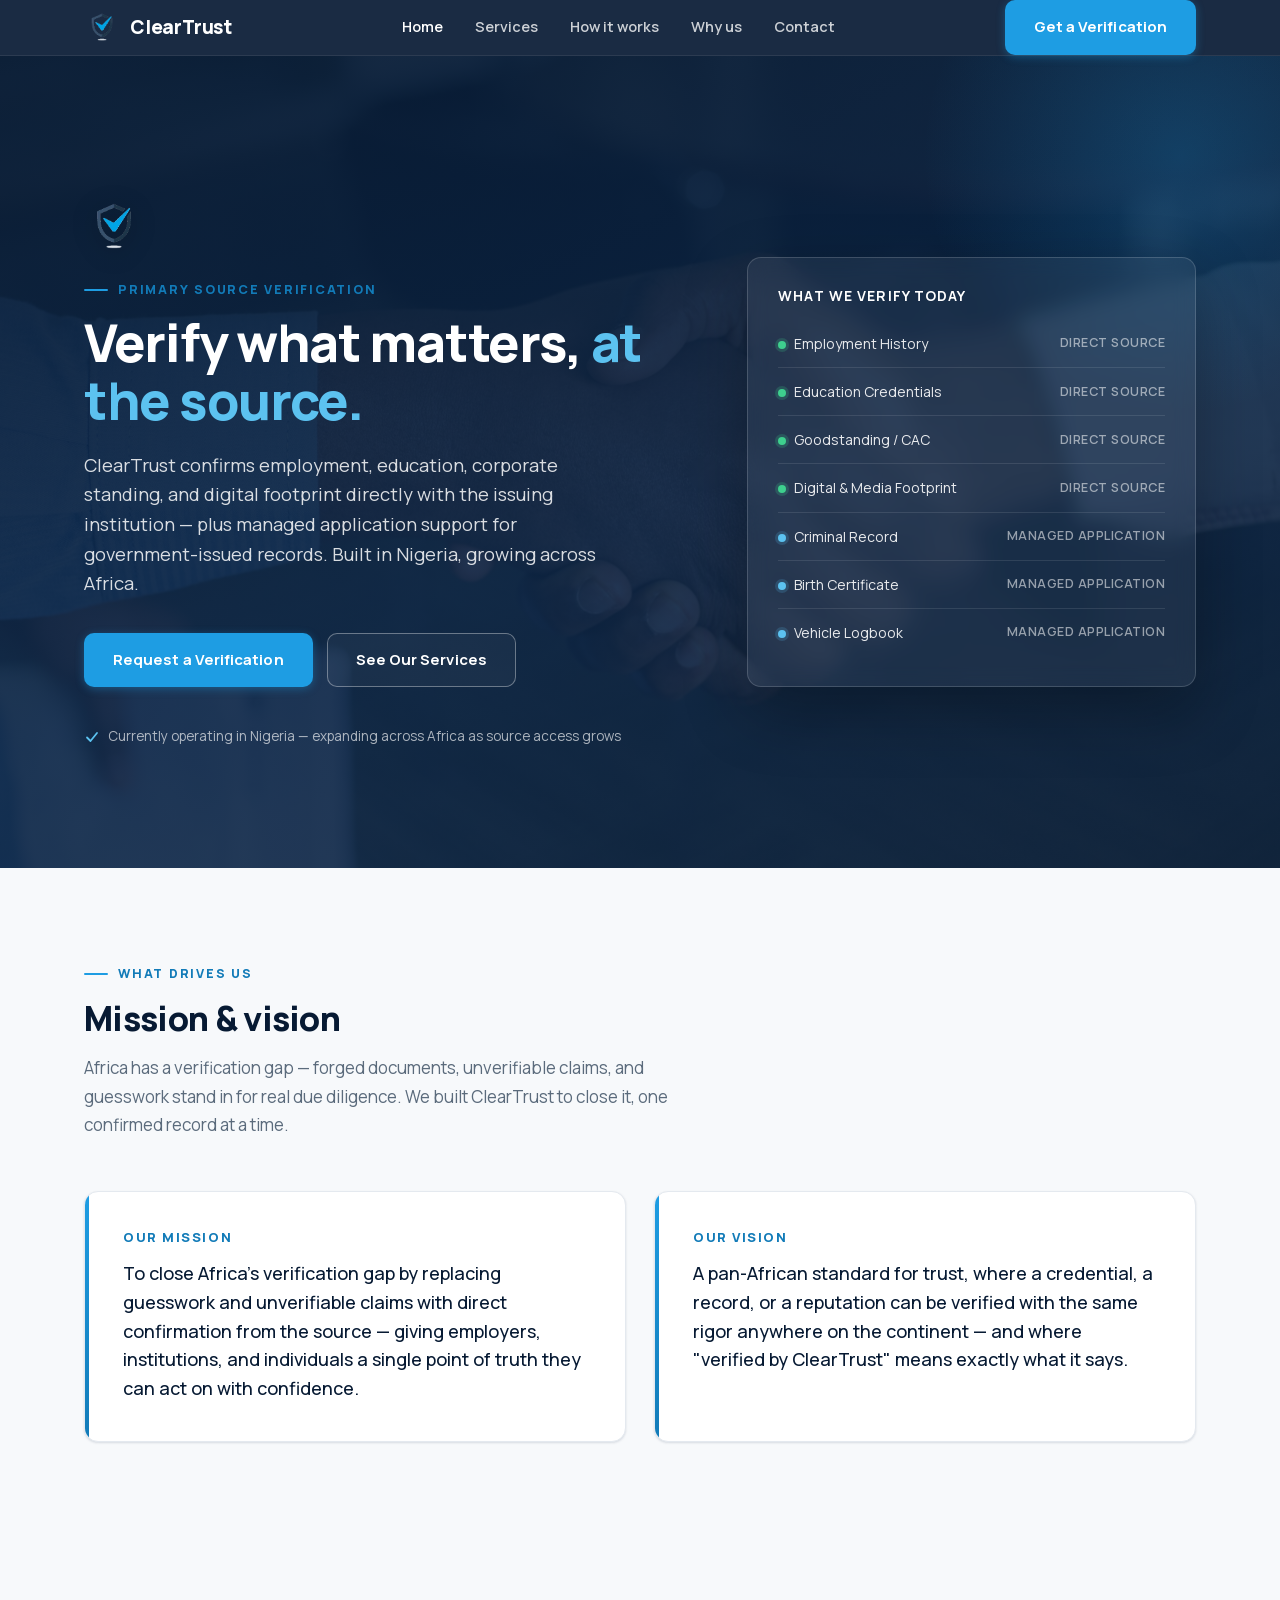
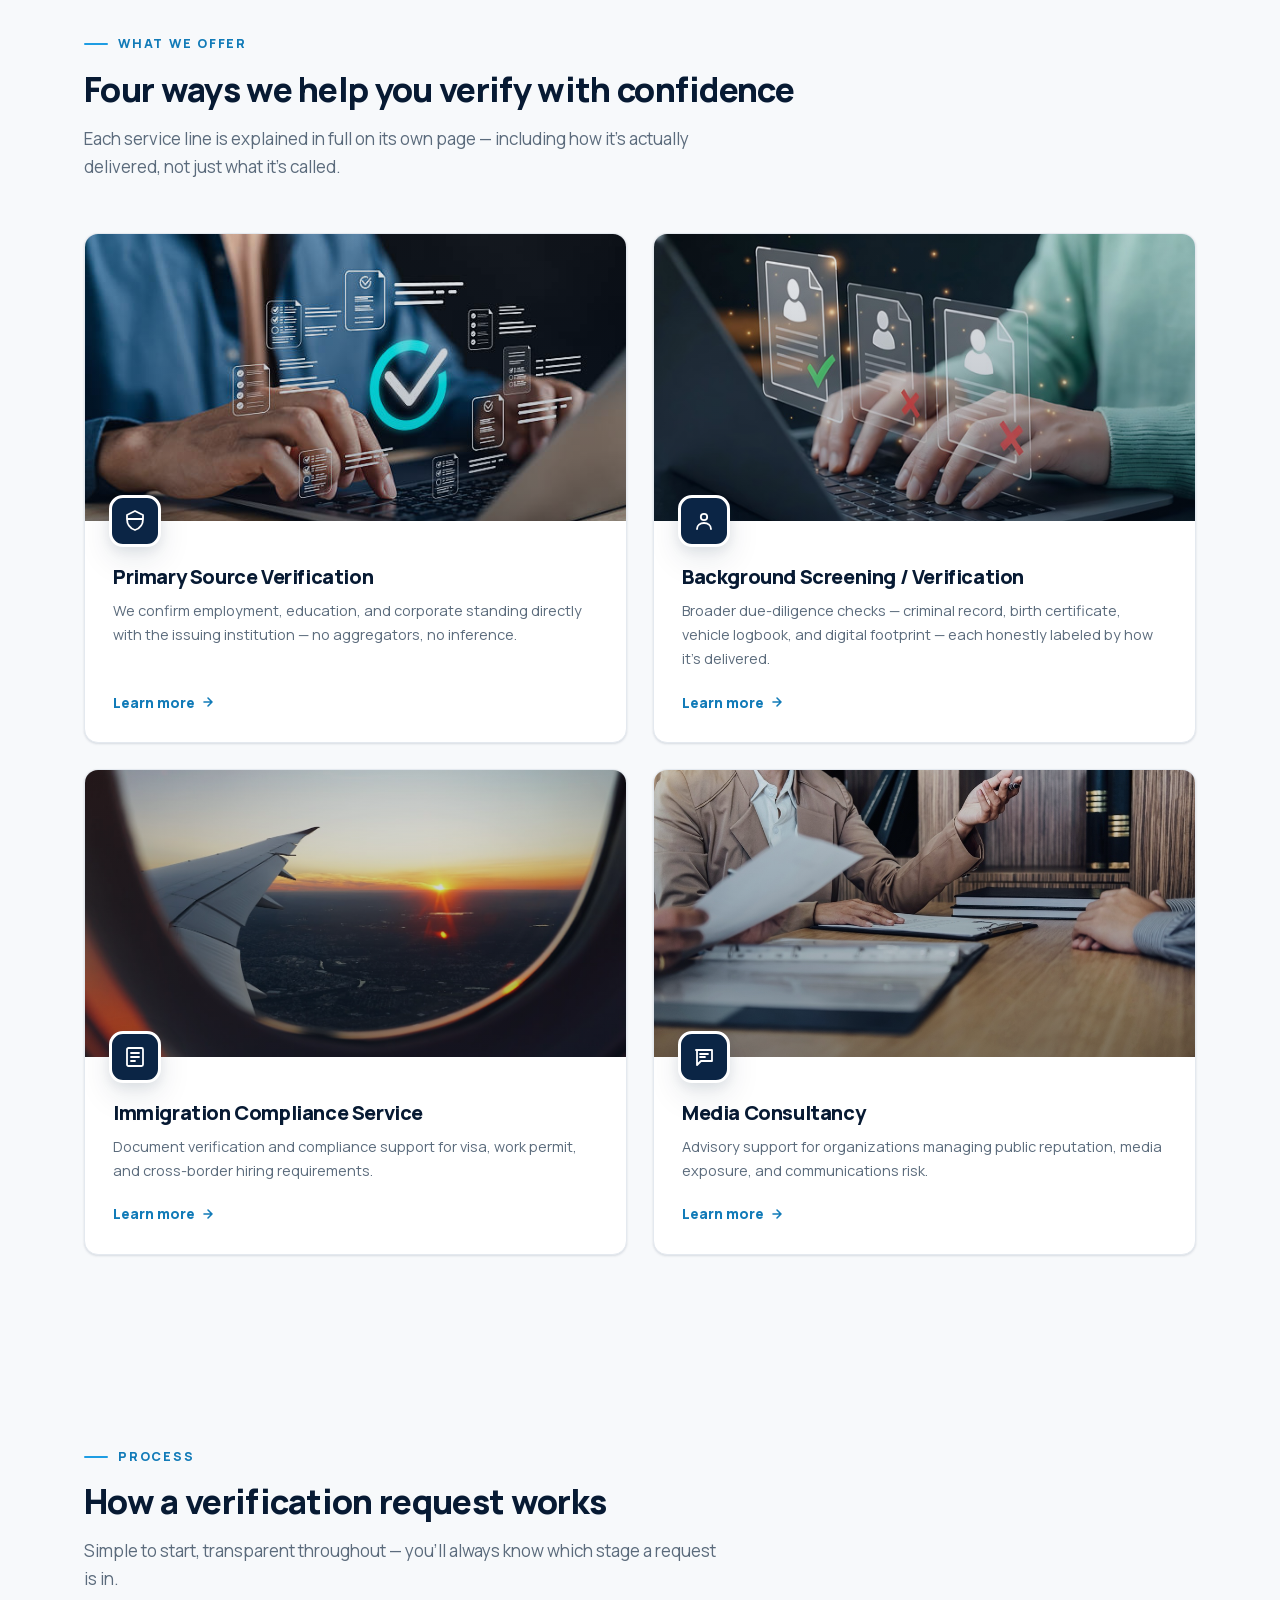
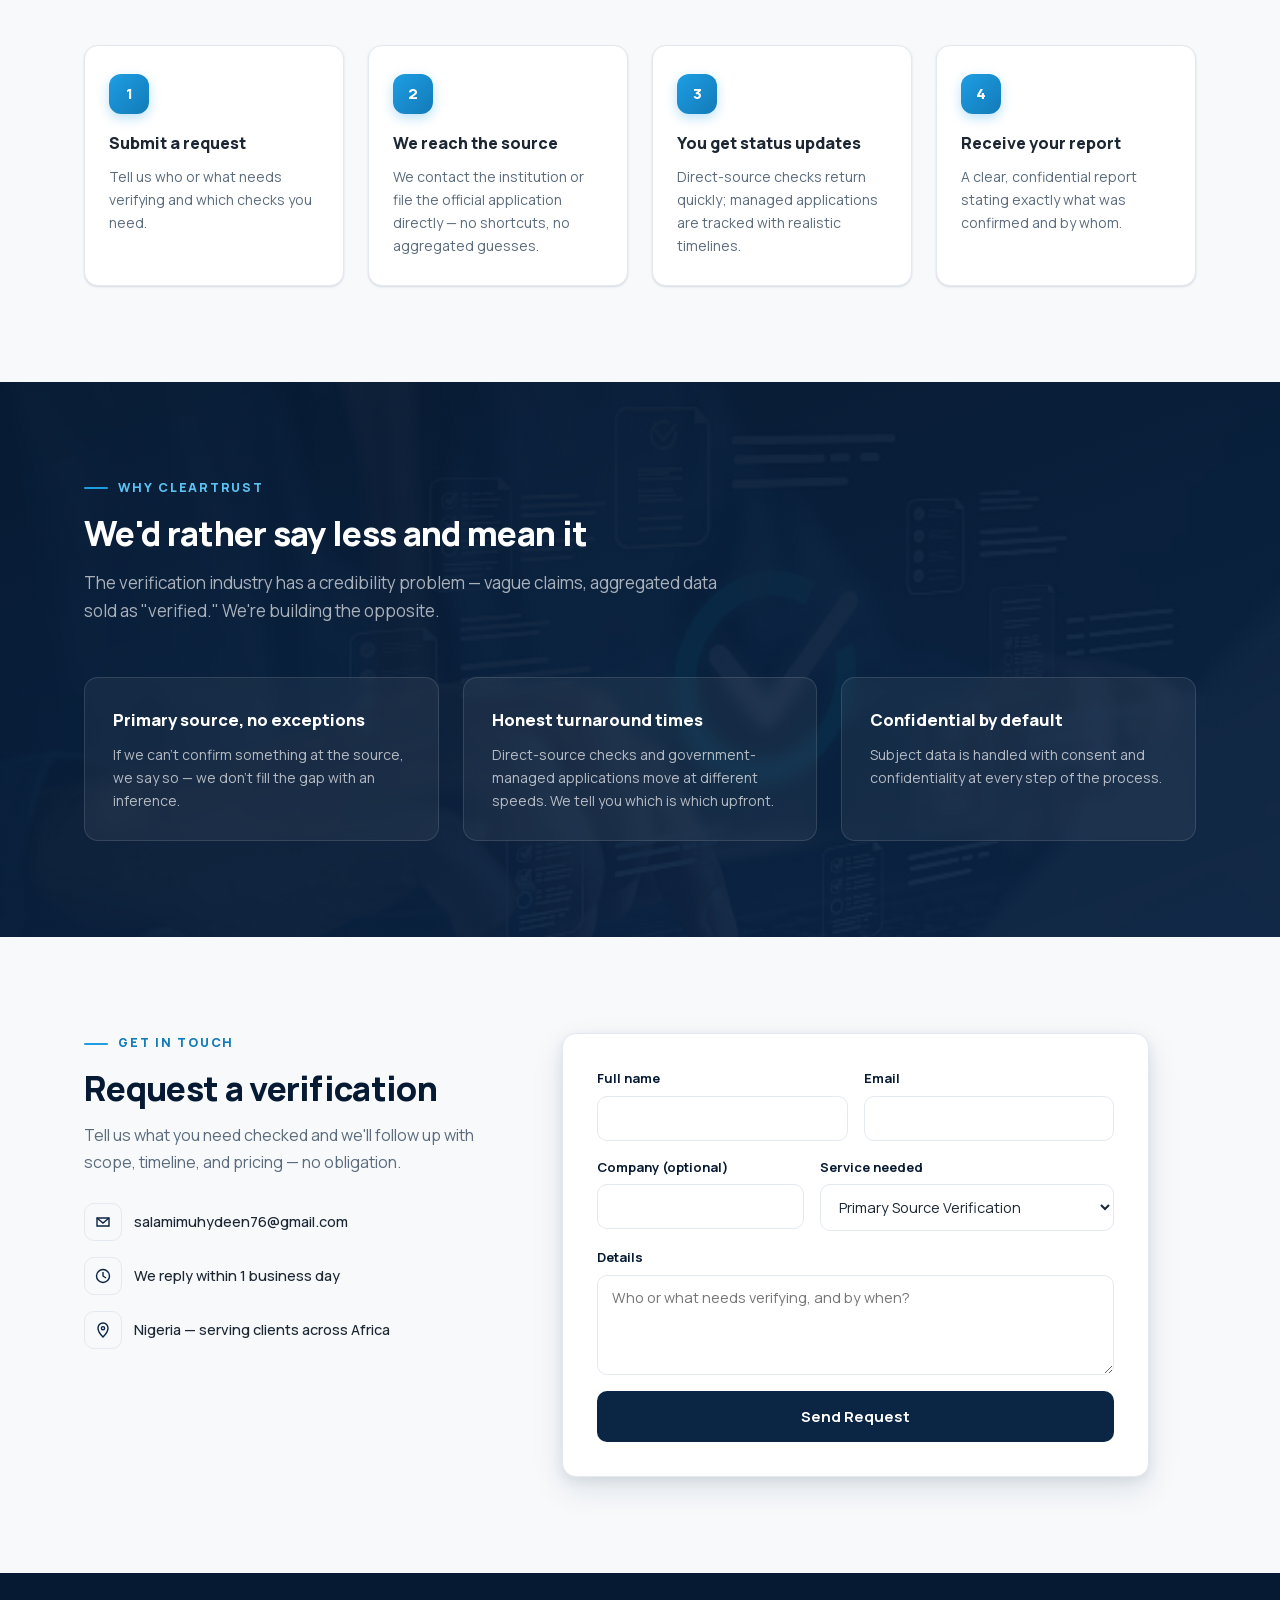
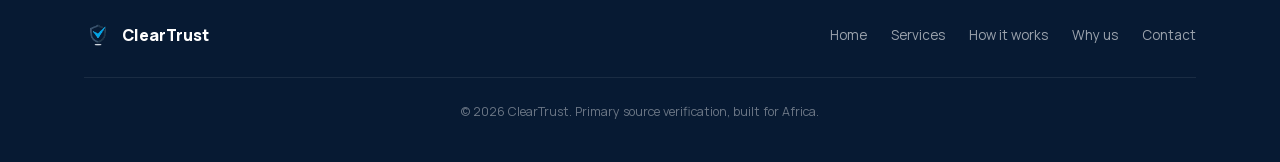
==== index.html @ 62da2e68 "Redesign UI with service imagery, real form backend, mobile nav - Photo-led service cards on home an" ====
<!DOCTYPE html>
<html lang="en">
<head>
<meta charset="UTF-8">
<meta name="viewport" content="width=device-width, initial-scale=1.0">
<title>ClearTrust — Primary Source Verification, Built for Africa</title>
<meta name="description" content="ClearTrust confirms employment, education, corporate standing, and digital footprint directly with the issuing institution — primary source verification built in Nigeria, for Africa.">
<meta name="theme-color" content="#071a33">
<link rel="icon" type="image/png" href="assets/images/logo1-transparent.png">
<link rel="stylesheet" href="css/style.css">
</head>
<body>

<header>
  <nav class="wrap">
    <a href="index.html" class="logo">
      <img src="assets/images/logo1-transparent.png" alt="ClearTrust logo">
      ClearTrust
    </a>
    <div class="nav-links">
      <a href="index.html" class="active">Home</a>
      <a href="services.html">Services</a>
      <a href="index.html#how-it-works">How it works</a>
      <a href="index.html#why-us">Why us</a>
      <a href="index.html#contact">Contact</a>
    </div>
    <div class="nav-cta">
      <a href="index.html#contact" class="btn btn-primary">Get a Verification</a>
    </div>
    <button class="menu-toggle" aria-label="Open menu" aria-expanded="false">
      <svg width="22" height="22" viewBox="0 0 22 22" fill="none"><path d="M3 6h16M3 11h16M3 16h16" stroke="currentColor" stroke-width="2" stroke-linecap="round"/></svg>
    </button>
  </nav>
  <div class="mobile-menu">
    <a href="index.html">Home</a>
    <a href="services.html">Services</a>
    <a href="index.html#how-it-works">How it works</a>
    <a href="index.html#why-us">Why us</a>
    <a href="index.html#contact">Contact</a>
    <a href="index.html#contact" class="btn btn-primary">Get a Verification</a>
  </div>
</header>

<section class="hero" id="top">
  <div class="wrap hero-grid">
    <div>
      <img src="assets/images/logo1-transparent.png" alt="ClearTrust" class="hero-logo">
      <div class="eyebrow">Primary Source Verification</div>
      <h1>Verify what matters, <span>at the source.</span></h1>
      <p class="lead">ClearTrust confirms employment, education, corporate standing, and digital footprint directly with the issuing institution — plus managed application support for government-issued records. Built in Nigeria, growing across Africa.</p>
      <div class="hero-actions">
        <a href="index.html#contact" class="btn btn-primary">Request a Verification</a>
        <a href="services.html" class="btn btn-outline">See Our Services</a>
      </div>
      <div class="hero-note">
        <svg width="16" height="16" viewBox="0 0 16 16" fill="none"><path d="M3 8.5L6.5 12L13 4" stroke="#5cc2f0" stroke-width="1.8" stroke-linecap="round" stroke-linejoin="round"/></svg>
        Currently operating in Nigeria — expanding across Africa as source access grows
      </div>
    </div>
    <div class="hero-panel">
      <h3>What we verify today</h3>
      <div class="verify-row"><span><span class="status-dot status-live"></span>Employment History</span><span>Direct source</span></div>
      <div class="verify-row"><span><span class="status-dot status-live"></span>Education Credentials</span><span>Direct source</span></div>
      <div class="verify-row"><span><span class="status-dot status-live"></span>Goodstanding / CAC</span><span>Direct source</span></div>
      <div class="verify-row"><span><span class="status-dot status-live"></span>Digital & Media Footprint</span><span>Direct source</span></div>
      <div class="verify-row"><span><span class="status-dot status-progress"></span>Criminal Record</span><span>Managed application</span></div>
      <div class="verify-row"><span><span class="status-dot status-progress"></span>Birth Certificate</span><span>Managed application</span></div>
      <div class="verify-row"><span><span class="status-dot status-progress"></span>Vehicle Logbook</span><span>Managed application</span></div>
    </div>
  </div>
</section>

<section class="mv">
  <div class="wrap">
    <div class="eyebrow">What Drives Us</div>
    <h2>Mission &amp; vision</h2>
    <p class="section-sub">Africa has a verification gap — forged documents, unverifiable claims, and guesswork stand in for real due diligence. We built ClearTrust to close it, one confirmed record at a time.</p>
    <div class="mv-grid">
      <div class="mv-card">
        <h3>Our Mission</h3>
        <p>To close Africa's verification gap by replacing guesswork and unverifiable claims with direct confirmation from the source — giving employers, institutions, and individuals a single point of truth they can act on with confidence.</p>
      </div>
      <div class="mv-card">
        <h3>Our Vision</h3>
        <p>A pan-African standard for trust, where a credential, a record, or a reputation can be verified with the same rigor anywhere on the continent — and where "verified by ClearTrust" means exactly what it says.</p>
      </div>
    </div>
  </div>
</section>

<section class="services" id="services">
  <div class="wrap">
    <div class="eyebrow">What We Offer</div>
    <h2>Four ways we help you verify with confidence</h2>
    <p class="section-sub">Each service line is explained in full on its own page — including how it's actually delivered, not just what it's called.</p>
    <div class="line-grid">
      <a href="service-primary-source-verification.html" class="line-card">
        <div class="line-card-img">
          <img src="assets/images/primary-source-verification.jpg" alt="Digital records being confirmed with a checkmark at the source" loading="lazy">
        </div>
        <div class="icon-lg"><svg width="24" height="24" viewBox="0 0 24 24" fill="none"><path d="M4 10V6l8-4 8 4v4M4 10c0 6 3.5 9.5 8 11 4.5-1.5 8-5 8-11M4 10h16" stroke="#fff" stroke-width="1.8" stroke-linecap="round" stroke-linejoin="round"/></svg></div>
        <div class="line-card-body">
          <h3>Primary Source Verification</h3>
        <p>We confirm employment, education, and corporate standing directly with the issuing institution — no aggregators, no inference.</p>
        <span class="learn-more">Learn more <svg width="14" height="14" viewBox="0 0 14 14" fill="none"><path d="M3 7h8M7 3l4 4-4 4" stroke="currentColor" stroke-width="1.6" stroke-linecap="round" stroke-linejoin="round"/></svg></span>
        </div>
      </a>
      <a href="service-background-screening.html" class="line-card">
        <div class="line-card-img">
          <img src="assets/images/background-screening.jpg" alt="Candidate records being reviewed and vetted on a laptop" loading="lazy">
        </div>
        <div class="icon-lg"><svg width="24" height="24" viewBox="0 0 24 24" fill="none"><circle cx="12" cy="8" r="3.2" stroke="#fff" stroke-width="1.8"/><path d="M5 20c0-3.5 3-6 7-6s7 2.5 7 6" stroke="#fff" stroke-width="1.8" stroke-linecap="round"/></svg></div>
        <div class="line-card-body">
          <h3>Background Screening / Verification</h3>
        <p>Broader due-diligence checks — criminal record, birth certificate, vehicle logbook, and digital footprint — each honestly labeled by how it's delivered.</p>
        <span class="learn-more">Learn more <svg width="14" height="14" viewBox="0 0 14 14" fill="none"><path d="M3 7h8M7 3l4 4-4 4" stroke="currentColor" stroke-width="1.6" stroke-linecap="round" stroke-linejoin="round"/></svg></span>
        </div>
      </a>
      <a href="service-immigration-compliance.html" class="line-card">
        <div class="line-card-img">
          <img src="assets/images/immigration-travel.jpg" alt="View from an airplane window at sunset" loading="lazy">
        </div>
        <div class="icon-lg"><svg width="24" height="24" viewBox="0 0 24 24" fill="none"><rect x="4" y="3" width="16" height="18" rx="1.5" stroke="#fff" stroke-width="1.8"/><path d="M8 8h8M8 12h8M8 16h4" stroke="#fff" stroke-width="1.8" stroke-linecap="round"/></svg></div>
        <div class="line-card-body">
          <h3>Immigration Compliance Service</h3>
        <p>Document verification and compliance support for visa, work permit, and cross-border hiring requirements.</p>
        <span class="learn-more">Learn more <svg width="14" height="14" viewBox="0 0 14 14" fill="none"><path d="M3 7h8M7 3l4 4-4 4" stroke="currentColor" stroke-width="1.6" stroke-linecap="round" stroke-linejoin="round"/></svg></span>
        </div>
      </a>
      <a href="service-media-consultancy.html" class="line-card">
        <div class="line-card-img">
          <img src="assets/images/consultancy-meeting.jpg" alt="Advisory meeting across a desk with documents" loading="lazy">
        </div>
        <div class="icon-lg"><svg width="24" height="24" viewBox="0 0 24 24" fill="none"><path d="M4 5h16v11H9l-4 4V5z" stroke="#fff" stroke-width="1.8" stroke-linejoin="round"/><path d="M8 9h8M8 12h5" stroke="#fff" stroke-width="1.8" stroke-linecap="round"/></svg></div>
        <div class="line-card-body">
          <h3>Media Consultancy</h3>
        <p>Advisory support for organizations managing public reputation, media exposure, and communications risk.</p>
        <span class="learn-more">Learn more <svg width="14" height="14" viewBox="0 0 14 14" fill="none"><path d="M3 7h8M7 3l4 4-4 4" stroke="currentColor" stroke-width="1.6" stroke-linecap="round" stroke-linejoin="round"/></svg></span>
        </div>
      </a>
    </div>
  </div>
</section>

<section id="how-it-works">
  <div class="wrap">
    <div class="eyebrow">Process</div>
    <h2>How a verification request works</h2>
    <p class="section-sub">Simple to start, transparent throughout — you'll always know which stage a request is in.</p>
    <div class="steps">
      <div class="step">
        <div class="step-num">1</div>
        <h4>Submit a request</h4>
        <p>Tell us who or what needs verifying and which checks you need.</p>
      </div>
      <div class="step">
        <div class="step-num">2</div>
        <h4>We reach the source</h4>
        <p>We contact the institution or file the official application directly — no shortcuts, no aggregated guesses.</p>
      </div>
      <div class="step">
        <div class="step-num">3</div>
        <h4>You get status updates</h4>
        <p>Direct-source checks return quickly; managed applications are tracked with realistic timelines.</p>
      </div>
      <div class="step">
        <div class="step-num">4</div>
        <h4>Receive your report</h4>
        <p>A clear, confidential report stating exactly what was confirmed and by whom.</p>
      </div>
    </div>
  </div>
</section>

<section class="why" id="why-us">
  <div class="wrap">
    <div class="eyebrow">Why ClearTrust</div>
    <h2>We'd rather say less and mean it</h2>
    <p class="section-sub">The verification industry has a credibility problem — vague claims, aggregated data sold as "verified." We're building the opposite.</p>
    <div class="why-grid">
      <div class="why-card">
        <h4>Primary source, no exceptions</h4>
        <p>If we can't confirm something at the source, we say so — we don't fill the gap with an inference.</p>
      </div>
      <div class="why-card">
        <h4>Honest turnaround times</h4>
        <p>Direct-source checks and government-managed applications move at different speeds. We tell you which is which upfront.</p>
      </div>
      <div class="why-card">
        <h4>Confidential by default</h4>
        <p>Subject data is handled with consent and confidentiality at every step of the process.</p>
      </div>
    </div>
  </div>
</section>

<section id="contact">
  <div class="wrap contact-grid">
    <div class="contact-info">
      <div class="eyebrow">Get In Touch</div>
      <h2>Request a verification</h2>
      <p>Tell us what you need checked and we'll follow up with scope, timeline, and pricing — no obligation.</p>
      <div class="contact-line">
        <span class="ic"><svg width="16" height="16" viewBox="0 0 16 16" fill="none"><path d="M2 4h12v8H2V4z" stroke="#0b2545" stroke-width="1.4"/><path d="M2 4l6 5 6-5" stroke="#0b2545" stroke-width="1.4"/></svg></span>
        salamimuhydeen76@gmail.com
      </div>
      <div class="contact-line">
        <span class="ic"><svg width="16" height="16" viewBox="0 0 16 16" fill="none"><circle cx="8" cy="8" r="6.5" stroke="#0b2545" stroke-width="1.4"/><path d="M8 4v4l3 2" stroke="#0b2545" stroke-width="1.4"/></svg></span>
        We reply within 1 business day
      </div>
      <div class="contact-line">
        <span class="ic"><svg width="16" height="16" viewBox="0 0 16 16" fill="none"><path d="M8 1c-3 0-5 2.2-5 5.2C3 10 8 15 8 15s5-5 5-8.8C13 3.2 11 1 8 1z" stroke="#0b2545" stroke-width="1.4"/><circle cx="8" cy="6.2" r="1.6" stroke="#0b2545" stroke-width="1.4"/></svg></span>
        Nigeria — serving clients across Africa
      </div>
    </div>
    <form id="verify-form">
      <div class="form-row">
        <div class="field">
          <label for="name">Full name</label>
          <input type="text" id="name" name="name" required>
        </div>
        <div class="field">
          <label for="email">Email</label>
          <input type="email" id="email" name="email" required>
        </div>
      </div>
      <div class="form-row">
        <div class="field">
          <label for="company">Company (optional)</label>
          <input type="text" id="company" name="company">
        </div>
        <div class="field">
          <label for="service">Service needed</label>
          <select id="service" name="service">
            <option>Primary Source Verification</option>
            <option>Background Screening / Verification</option>
            <option>Immigration Compliance Service</option>
            <option>Media Consultancy</option>
            <option>Not sure yet</option>
          </select>
        </div>
      </div>
      <div class="field">
        <label for="message">Details</label>
        <textarea id="message" name="message" placeholder="Who or what needs verifying, and by when?"></textarea>
      </div>
      <input type="text" name="_honey" style="display:none" tabindex="-1" autocomplete="off" aria-hidden="true">
      <button type="submit" class="btn btn-navy" style="width:100%;">Send Request</button>
      <div class="form-msg" id="form-msg" role="status"></div>
    </form>
  </div>
</section>

<footer>
  <div class="wrap">
    <div class="footer-grid">
      <a href="index.html" class="footer-logo">
        <img src="assets/images/logo1-transparent.png" alt="ClearTrust">
        ClearTrust
      </a>
      <div class="footer-links">
        <a href="index.html">Home</a>
        <a href="services.html">Services</a>
        <a href="index.html#how-it-works">How it works</a>
        <a href="index.html#why-us">Why us</a>
        <a href="index.html#contact">Contact</a>
      </div>
    </div>
    <div class="footer-bottom">© 2026 ClearTrust. Primary source verification, built for Africa.</div>
  </div>
</footer>

<script src="js/main.js"></script>

</body>
</html>
---- css/style.css ----
@font-face{
  font-family:'Manrope';
  src:url('../assets/fonts/manrope-variable.woff2') format('woff2-variations');
  font-weight:200 800;
  font-display:swap;
}

:root{
  --navy:#0b2545;
  --navy-dark:#071a33;
  --navy-light:#13315c;
  --blue:#1e9de3;
  --blue-light:#5cc2f0;
  --blue-dark:#127bb8;
  --ink:#1c2733;
  --grey:#5b6b7c;
  --line:#e4e9ef;
  --bg:#f7f9fb;
  --white:#ffffff;
  --green:#3ecf8e;
  --radius:14px;
  --radius-sm:10px;
  --shadow-sm:0 1px 2px rgba(11,37,69,.06),0 1px 3px rgba(11,37,69,.08);
  --shadow-md:0 4px 12px rgba(11,37,69,.08),0 12px 32px rgba(11,37,69,.10);
  --shadow-lg:0 8px 24px rgba(11,37,69,.12),0 24px 56px rgba(11,37,69,.14);
}
*{box-sizing:border-box;margin:0;padding:0;}
html{scroll-behavior:smooth;}
body{
  font-family:'Manrope',-apple-system,BlinkMacSystemFont,"Segoe UI",Roboto,Helvetica,Arial,sans-serif;
  color:var(--ink);
  background:var(--white);
  line-height:1.65;
  -webkit-font-smoothing:antialiased;
  text-rendering:optimizeLegibility;
}
a{text-decoration:none;color:inherit;}
img,svg{display:block;}
img{max-width:100%;}
::selection{background:var(--blue);color:var(--white);}
:focus-visible{outline:2px solid var(--blue);outline-offset:2px;}
.wrap{max-width:1160px;margin:0 auto;padding:0 24px;}
.btn{
  display:inline-flex;align-items:center;justify-content:center;gap:8px;
  padding:14px 28px;border-radius:var(--radius-sm);font-weight:700;font-size:15px;
  cursor:pointer;border:1px solid transparent;transition:all .18s ease;
  white-space:nowrap;font-family:inherit;letter-spacing:.005em;
}
.btn-primary{background:var(--blue);color:var(--white);box-shadow:0 2px 8px rgba(30,157,227,.35);}
.btn-primary:hover{background:var(--blue-light);transform:translateY(-1px);box-shadow:0 6px 18px rgba(30,157,227,.4);}
.btn-outline{background:rgba(255,255,255,.04);color:var(--white);border-color:rgba(255,255,255,.35);}
.btn-outline:hover{border-color:var(--white);background:rgba(255,255,255,.1);}
.btn-navy{background:var(--navy);color:var(--white);}
.btn-navy:hover{background:var(--navy-light);transform:translateY(-1px);box-shadow:var(--shadow-md);}
.btn[disabled]{opacity:.65;cursor:wait;transform:none;}
section{padding:96px 0;}
.eyebrow{
  text-transform:uppercase;letter-spacing:.14em;font-size:12.5px;
  font-weight:800;color:var(--blue-dark);margin-bottom:14px;
  display:flex;align-items:center;gap:10px;
}
.eyebrow::before{content:"";width:24px;height:2px;background:var(--blue);border-radius:2px;}
.center .eyebrow,.eyebrow.center{justify-content:center;}
h1,h2,h3{color:var(--navy-dark);font-weight:800;letter-spacing:-.02em;line-height:1.18;}
h2{font-size:34px;margin-bottom:16px;}
.section-sub{color:var(--grey);font-size:17px;max-width:640px;margin-bottom:52px;}
.center{text-align:center;margin-left:auto;margin-right:auto;}
.breadcrumb{font-size:13.5px;color:rgba(255,255,255,.6);margin-bottom:18px;}
.breadcrumb a{color:var(--blue-light);font-weight:600;}
.breadcrumb a:hover{color:var(--white);}
.breadcrumb span{margin:0 6px;}

/* NAV */
header{
  position:sticky;top:0;z-index:100;background:rgba(7,26,51,.92);
  backdrop-filter:blur(12px);-webkit-backdrop-filter:blur(12px);
  border-bottom:1px solid rgba(255,255,255,.08);
}
nav{display:flex;align-items:center;justify-content:space-between;padding:14px 0;}
.logo{display:flex;align-items:center;gap:10px;color:var(--white);font-weight:800;font-size:19px;letter-spacing:-.01em;}
.logo img{width:36px;height:36px;flex-shrink:0;}
.nav-links{display:flex;gap:32px;align-items:center;}
.nav-links a{color:rgba(255,255,255,.78);font-size:14.5px;font-weight:600;transition:color .15s ease;}
.nav-links a:hover,.nav-links a.active{color:var(--white);}
.nav-cta{display:flex;align-items:center;gap:16px;}
.menu-toggle{
  display:none;background:none;border:none;color:var(--white);cursor:pointer;
  width:44px;height:44px;align-items:center;justify-content:center;border-radius:8px;
}
.menu-toggle:hover{background:rgba(255,255,255,.08);}
.mobile-menu{display:none;}
header.nav-open .mobile-menu{
  display:flex;flex-direction:column;gap:4px;
  padding:10px 24px 20px;border-top:1px solid rgba(255,255,255,.08);
}
.mobile-menu a{color:rgba(255,255,255,.85);font-size:16px;font-weight:600;padding:12px 4px;border-radius:8px;}
.mobile-menu a:hover{color:var(--white);}
.mobile-menu .btn{margin-top:10px;}

/* PAGE HERO (interior pages) */
.page-hero{
  position:relative;color:var(--white);padding:88px 0 76px;
  background:linear-gradient(160deg,var(--navy) 0%,var(--navy-dark) 100%);
}
.page-hero h1{color:var(--white);font-size:40px;margin-bottom:14px;}
.page-hero p{color:rgba(255,255,255,.78);font-size:17px;max-width:620px;position:relative;z-index:1;}
.page-hero .wrap{position:relative;z-index:1;}
.page-hero--photo{
  background-size:cover;background-position:center;
}
.page-hero--services{background-image:linear-gradient(105deg,rgba(7,26,51,.96) 30%,rgba(11,37,69,.82) 100%),url('../assets/images/hero-handshake.jpg');}
.page-hero--psv{background-image:linear-gradient(105deg,rgba(7,26,51,.96) 30%,rgba(11,37,69,.78) 100%),url('../assets/images/primary-source-verification.jpg');}
.page-hero--screening{background-image:linear-gradient(105deg,rgba(7,26,51,.96) 30%,rgba(11,37,69,.78) 100%),url('../assets/images/background-screening.jpg');}
.page-hero--immigration{background-image:linear-gradient(105deg,rgba(7,26,51,.96) 30%,rgba(11,37,69,.72) 100%),url('../assets/images/immigration-travel.jpg');}
.page-hero--media{background-image:linear-gradient(105deg,rgba(7,26,51,.96) 30%,rgba(11,37,69,.80) 100%),url('../assets/images/consultancy-meeting.jpg');}

/* HOME HERO */
.hero{
  position:relative;color:var(--white);padding:140px 0 120px;
  background:
    linear-gradient(160deg, rgba(7,26,51,.94) 0%, rgba(11,37,69,.90) 55%, rgba(9,32,60,.86) 100%),
    url('../assets/images/hero-handshake.jpg') center/cover no-repeat;
  overflow:hidden;
}
.hero::after{
  content:"";position:absolute;right:-180px;top:-180px;width:560px;height:560px;
  background:radial-gradient(circle,rgba(30,157,227,.22) 0%,transparent 65%);
  pointer-events:none;
}
.hero-grid{display:grid;grid-template-columns:1.15fr .85fr;gap:56px;align-items:center;position:relative;z-index:1;}
.hero-logo{width:60px;height:60px;margin-bottom:24px;filter:drop-shadow(0 4px 12px rgba(0,0,0,.3));}
.hero h1{font-size:52px;line-height:1.1;color:var(--white);margin-bottom:22px;letter-spacing:-.025em;}
.hero h1 span{color:var(--blue-light);}
.hero p.lead{font-size:18.5px;color:rgba(255,255,255,.84);max-width:530px;margin-bottom:34px;line-height:1.6;}
.hero-actions{display:flex;gap:14px;flex-wrap:wrap;margin-bottom:38px;}
.hero-note{font-size:13.5px;color:rgba(255,255,255,.65);display:flex;align-items:center;gap:8px;}
.hero-panel{
  background:rgba(255,255,255,.06);border:1px solid rgba(255,255,255,.16);
  border-radius:var(--radius);padding:30px;backdrop-filter:blur(10px);-webkit-backdrop-filter:blur(10px);
  box-shadow:0 24px 64px rgba(0,0,0,.28);
}
.hero-panel h3{color:var(--white);font-size:14px;margin-bottom:16px;font-weight:700;text-transform:uppercase;letter-spacing:.08em;}
.verify-row{display:flex;align-items:center;justify-content:space-between;padding:12px 0;border-bottom:1px solid rgba(255,255,255,.1);font-size:14px;color:rgba(255,255,255,.9);}
.verify-row>span:last-child{color:rgba(255,255,255,.55);font-size:12.5px;font-weight:600;text-transform:uppercase;letter-spacing:.04em;}
.verify-row:last-child{border-bottom:none;}
.status-dot{width:8px;height:8px;border-radius:50%;display:inline-block;margin-right:8px;flex-shrink:0;}
.status-live{background:var(--green);box-shadow:0 0 0 3px rgba(62,207,142,.2);}
.status-progress{background:var(--blue-light);box-shadow:0 0 0 3px rgba(92,194,240,.18);}

/* MISSION / VISION */
.mv{background:var(--bg);}
.mv-grid{display:grid;grid-template-columns:1fr 1fr;gap:28px;}
.mv-card{background:var(--white);border:1px solid var(--line);border-radius:var(--radius);padding:38px;position:relative;overflow:hidden;box-shadow:var(--shadow-sm);}
.mv-card::before{content:"";position:absolute;top:0;left:0;width:4px;height:100%;background:linear-gradient(180deg,var(--blue) 0%,var(--blue-dark) 100%);}
.mv-card h3{font-size:13px;text-transform:uppercase;letter-spacing:.12em;color:var(--blue-dark);margin-bottom:14px;}
.mv-card p{font-size:18px;color:var(--navy-dark);font-weight:500;line-height:1.6;}

/* SERVICES */
.services{background:var(--bg);}
.tier-header{display:flex;align-items:center;gap:12px;margin:48px 0 22px;}
.tier-header:first-of-type{margin-top:0;}
.tier-badge{
  font-size:11.5px;font-weight:800;text-transform:uppercase;letter-spacing:.06em;
  padding:5px 12px;border-radius:20px;
}
.tier-badge.live{background:#e4f6ee;color:#1b8a5a;}
.tier-badge.managed{background:#e8f4fc;color:var(--blue-dark);}
.tier-badge.soon{background:#eef1f5;color:var(--grey);}
.tier-title{font-size:15px;font-weight:800;color:var(--navy-dark);}
.tier-desc{color:var(--grey);font-size:14.5px;margin-bottom:20px;max-width:640px;}
.card-grid{display:grid;grid-template-columns:repeat(2,1fr);gap:18px;}
.service-card{
  background:var(--white);border:1px solid var(--line);border-radius:var(--radius);
  padding:26px;transition:box-shadow .2s ease, transform .2s ease;box-shadow:var(--shadow-sm);
}
.service-card:hover{box-shadow:var(--shadow-md);transform:translateY(-3px);}
.service-card .icon{
  width:42px;height:42px;border-radius:10px;background:var(--navy);
  display:flex;align-items:center;justify-content:center;margin-bottom:14px;
}
.service-card.soon .icon{background:#c7ced7;}
.service-card h4{font-size:16.5px;margin-bottom:8px;color:var(--navy-dark);font-weight:800;}
.service-card p{font-size:14px;color:var(--grey);}

/* SERVICE LINE CARDS (photo-led) */
.line-grid{display:grid;grid-template-columns:repeat(2,1fr);gap:26px;}
.line-card{
  background:var(--white);border:1px solid var(--line);border-radius:var(--radius);
  display:flex;flex-direction:column;overflow:hidden;
  transition:box-shadow .22s ease, transform .22s ease;box-shadow:var(--shadow-sm);
}
.line-card:hover{box-shadow:var(--shadow-lg);transform:translateY(-5px);}
.line-card-img{
  position:relative;aspect-ratio:16/8.5;overflow:hidden;background:var(--navy);
}
.line-card-img img{width:100%;height:100%;object-fit:cover;transition:transform .5s ease;}
.line-card:hover .line-card-img img{transform:scale(1.05);}
.line-card-img::after{
  content:"";position:absolute;inset:0;
  background:linear-gradient(180deg,rgba(7,26,51,.08) 0%,rgba(7,26,51,.35) 100%);
}
.line-card .icon-lg{
  position:relative;z-index:2;margin:-26px 0 0 24px;
  width:52px;height:52px;border-radius:14px;background:var(--navy);
  display:flex;align-items:center;justify-content:center;
  border:3px solid var(--white);box-shadow:var(--shadow-md);
}
.line-card-body{padding:18px 28px 28px;display:flex;flex-direction:column;flex-grow:1;}
.line-card h3{font-size:20px;margin-bottom:10px;}
.line-card p{color:var(--grey);font-size:14.5px;margin-bottom:20px;flex-grow:1;}
.line-card .learn-more{color:var(--blue-dark);font-weight:800;font-size:14px;display:inline-flex;align-items:center;gap:6px;}
.line-card .learn-more svg{transition:transform .18s ease;}
.line-card:hover .learn-more svg{transform:translateX(4px);}

/* SERVICE DETAIL PAGE */
.detail-grid{display:grid;grid-template-columns:1.5fr 1fr;gap:56px;align-items:start;}
.detail-body h2{font-size:26px;margin-top:38px;}
.detail-body h2:first-child{margin-top:0;}
.detail-body p{color:var(--grey);font-size:16px;margin-bottom:18px;}
.detail-body ul{margin:0 0 24px 20px;color:var(--grey);font-size:15.5px;}
.detail-body li{margin-bottom:10px;}
.detail-photo{
  border-radius:var(--radius);overflow:hidden;margin-bottom:22px;box-shadow:var(--shadow-md);
}
.detail-photo img{width:100%;height:auto;object-fit:cover;aspect-ratio:16/10;}
.side-card{background:var(--bg);border:1px solid var(--line);border-radius:var(--radius);padding:26px;margin-bottom:20px;}
.side-card h4{font-size:13px;text-transform:uppercase;letter-spacing:.08em;color:var(--navy-dark);margin-bottom:14px;font-weight:800;}
.side-card .status-line{display:flex;align-items:center;gap:8px;font-size:14px;color:var(--ink);margin-bottom:10px;}
.side-card .status-line:last-child{margin-bottom:0;}
.other-services{list-style:none;}
.other-services li{margin-bottom:10px;}
.other-services a{font-size:14.5px;color:var(--blue-dark);font-weight:700;}
.other-services a:hover{text-decoration:underline;}

/* HOW IT WORKS */
.steps{display:grid;grid-template-columns:repeat(4,1fr);gap:24px;counter-reset:step;}
.step{
  position:relative;padding:28px 24px;background:var(--white);
  border:1px solid var(--line);border-radius:var(--radius);box-shadow:var(--shadow-sm);
  transition:box-shadow .2s ease, transform .2s ease;
}
.step:hover{box-shadow:var(--shadow-md);transform:translateY(-3px);}
.step-num{
  width:40px;height:40px;border-radius:12px;background:linear-gradient(135deg,var(--blue) 0%,var(--blue-dark) 100%);
  color:var(--white);display:flex;align-items:center;justify-content:center;font-weight:800;font-size:15px;
  margin-bottom:16px;box-shadow:0 4px 12px rgba(30,157,227,.3);
}
.step h4{font-size:16px;margin-bottom:8px;font-weight:800;}
.step p{font-size:14px;color:var(--grey);}
#how-it-works{background:var(--bg);}

/* WHY US */
.why{
  background:
    linear-gradient(160deg,rgba(7,26,51,.97) 0%,rgba(11,37,69,.95) 100%),
    url('../assets/images/primary-source-verification.jpg') center/cover no-repeat;
  color:var(--white);
}
.why h2{color:var(--white);}
.why .eyebrow{color:var(--blue-light);}
.why .section-sub{color:rgba(255,255,255,.65);}
.why-grid{display:grid;grid-template-columns:repeat(3,1fr);gap:24px;}
.why-card{
  background:rgba(255,255,255,.05);border:1px solid rgba(255,255,255,.12);
  border-radius:var(--radius);padding:28px;backdrop-filter:blur(6px);-webkit-backdrop-filter:blur(6px);
}
.why-card h4{color:var(--white);font-size:16.5px;margin-bottom:10px;font-weight:800;}
.why-card p{color:rgba(255,255,255,.68);font-size:14px;}

/* CONTACT */
.contact-grid{display:grid;grid-template-columns:.9fr 1.1fr;gap:56px;}
.contact-info h2{margin-bottom:14px;}
.contact-info p{color:var(--grey);font-size:16px;margin-bottom:28px;max-width:440px;}
.contact-line{display:flex;align-items:center;gap:12px;margin-bottom:16px;font-size:14.5px;color:var(--ink);font-weight:500;}
.contact-line .ic{width:38px;height:38px;border-radius:10px;background:var(--bg);border:1px solid var(--line);display:flex;align-items:center;justify-content:center;flex-shrink:0;}
form{background:var(--white);border:1px solid var(--line);border-radius:var(--radius);padding:34px;box-shadow:var(--shadow-md);}
#contact{background:var(--bg);}
.form-row{display:grid;grid-template-columns:1fr 1fr;gap:16px;}
.field{display:flex;flex-direction:column;gap:6px;margin-bottom:16px;}
.field label{font-size:13px;font-weight:700;color:var(--navy-dark);}
.field input,.field select,.field textarea{
  padding:12px 14px;border:1px solid var(--line);border-radius:var(--radius-sm);font-size:14.5px;
  font-family:inherit;background:var(--white);color:var(--ink);transition:border-color .15s ease,box-shadow .15s ease;
}
.field input:hover,.field select:hover,.field textarea:hover{border-color:#c9d3dd;}
.field input:focus,.field select:focus,.field textarea:focus{
  outline:none;border-color:var(--blue);box-shadow:0 0 0 3px rgba(30,157,227,.15);
}
.field textarea{resize:vertical;min-height:100px;}
.form-msg{display:none;margin-top:16px;padding:13px 16px;border-radius:var(--radius-sm);font-size:14px;font-weight:600;}
.form-msg.show{display:block;}
.form-msg.success{background:#e4f6ee;color:#1b8a5a;border:1px solid #bce8d3;}
.form-msg.error{background:#fdeeee;color:#b3453f;border:1px solid #f3cfcd;}

footer{background:var(--navy-dark);color:rgba(255,255,255,.6);padding:48px 0 40px;}
.footer-grid{display:flex;justify-content:space-between;align-items:center;flex-wrap:wrap;gap:16px;}
.footer-logo{display:flex;align-items:center;gap:10px;color:var(--white);font-weight:800;font-size:16px;}
.footer-logo img{width:28px;height:28px;}
.footer-links{display:flex;gap:24px;font-size:13.5px;flex-wrap:wrap;}
.footer-links a{transition:color .15s ease;}
.footer-links a:hover{color:var(--white);}
.footer-bottom{margin-top:28px;padding-top:24px;border-top:1px solid rgba(255,255,255,.08);font-size:12.5px;text-align:center;color:rgba(255,255,255,.4);}

@media (max-width:880px){
  .hero-grid,.contact-grid,.detail-grid,.mv-grid,.line-grid{grid-template-columns:1fr;}
  .hero-panel{order:-1;}
  .card-grid{grid-template-columns:1fr;}
  .steps{grid-template-columns:1fr 1fr;}
  .why-grid{grid-template-columns:1fr;}
  .form-row{grid-template-columns:1fr;}
  .nav-links,.nav-cta{display:none;}
  .menu-toggle{display:flex;}
  h2{font-size:27px;}
  .hero{padding:88px 0 76px;}
  .hero h1{font-size:36px;}
  section{padding:64px 0;}
  .page-hero{padding:64px 0 56px;}
  .page-hero h1{font-size:30px;}
}
@media (max-width:560px){
  .steps{grid-template-columns:1fr;}
  .hero h1{font-size:32px;}
}
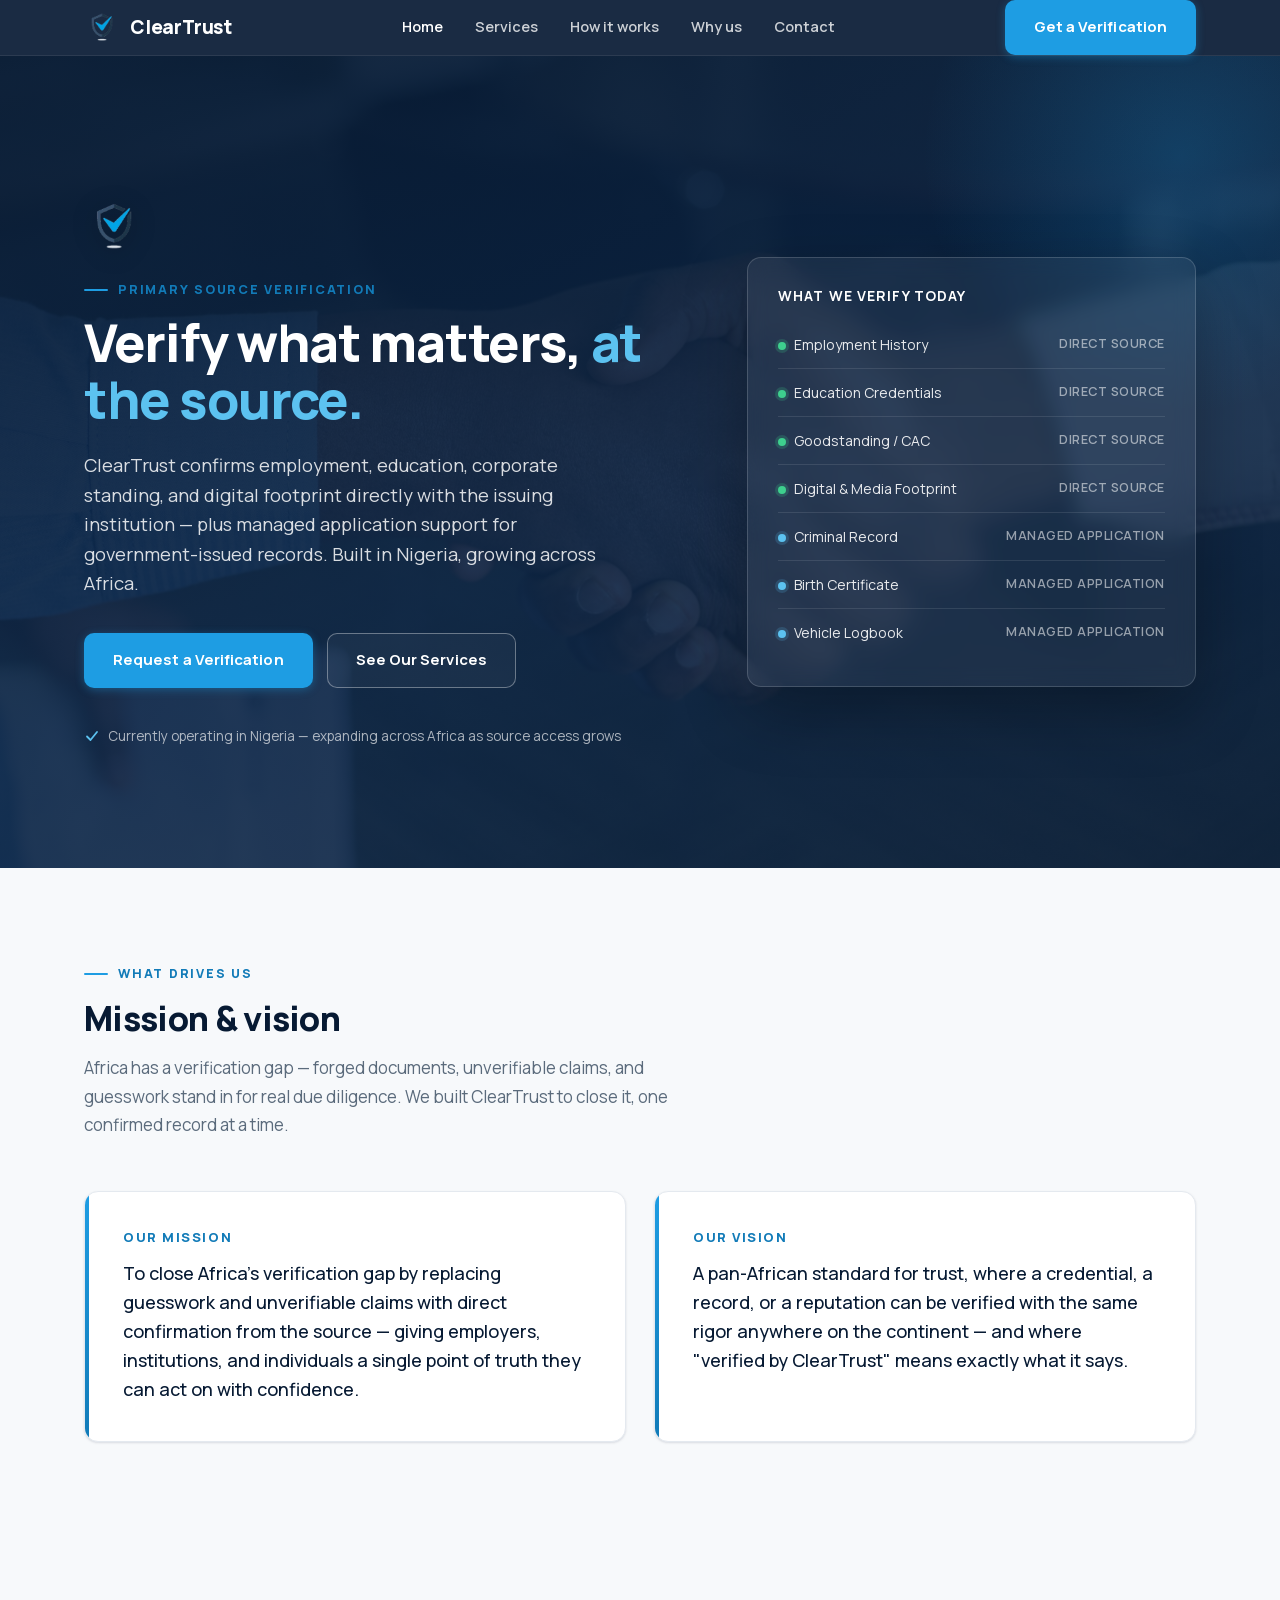
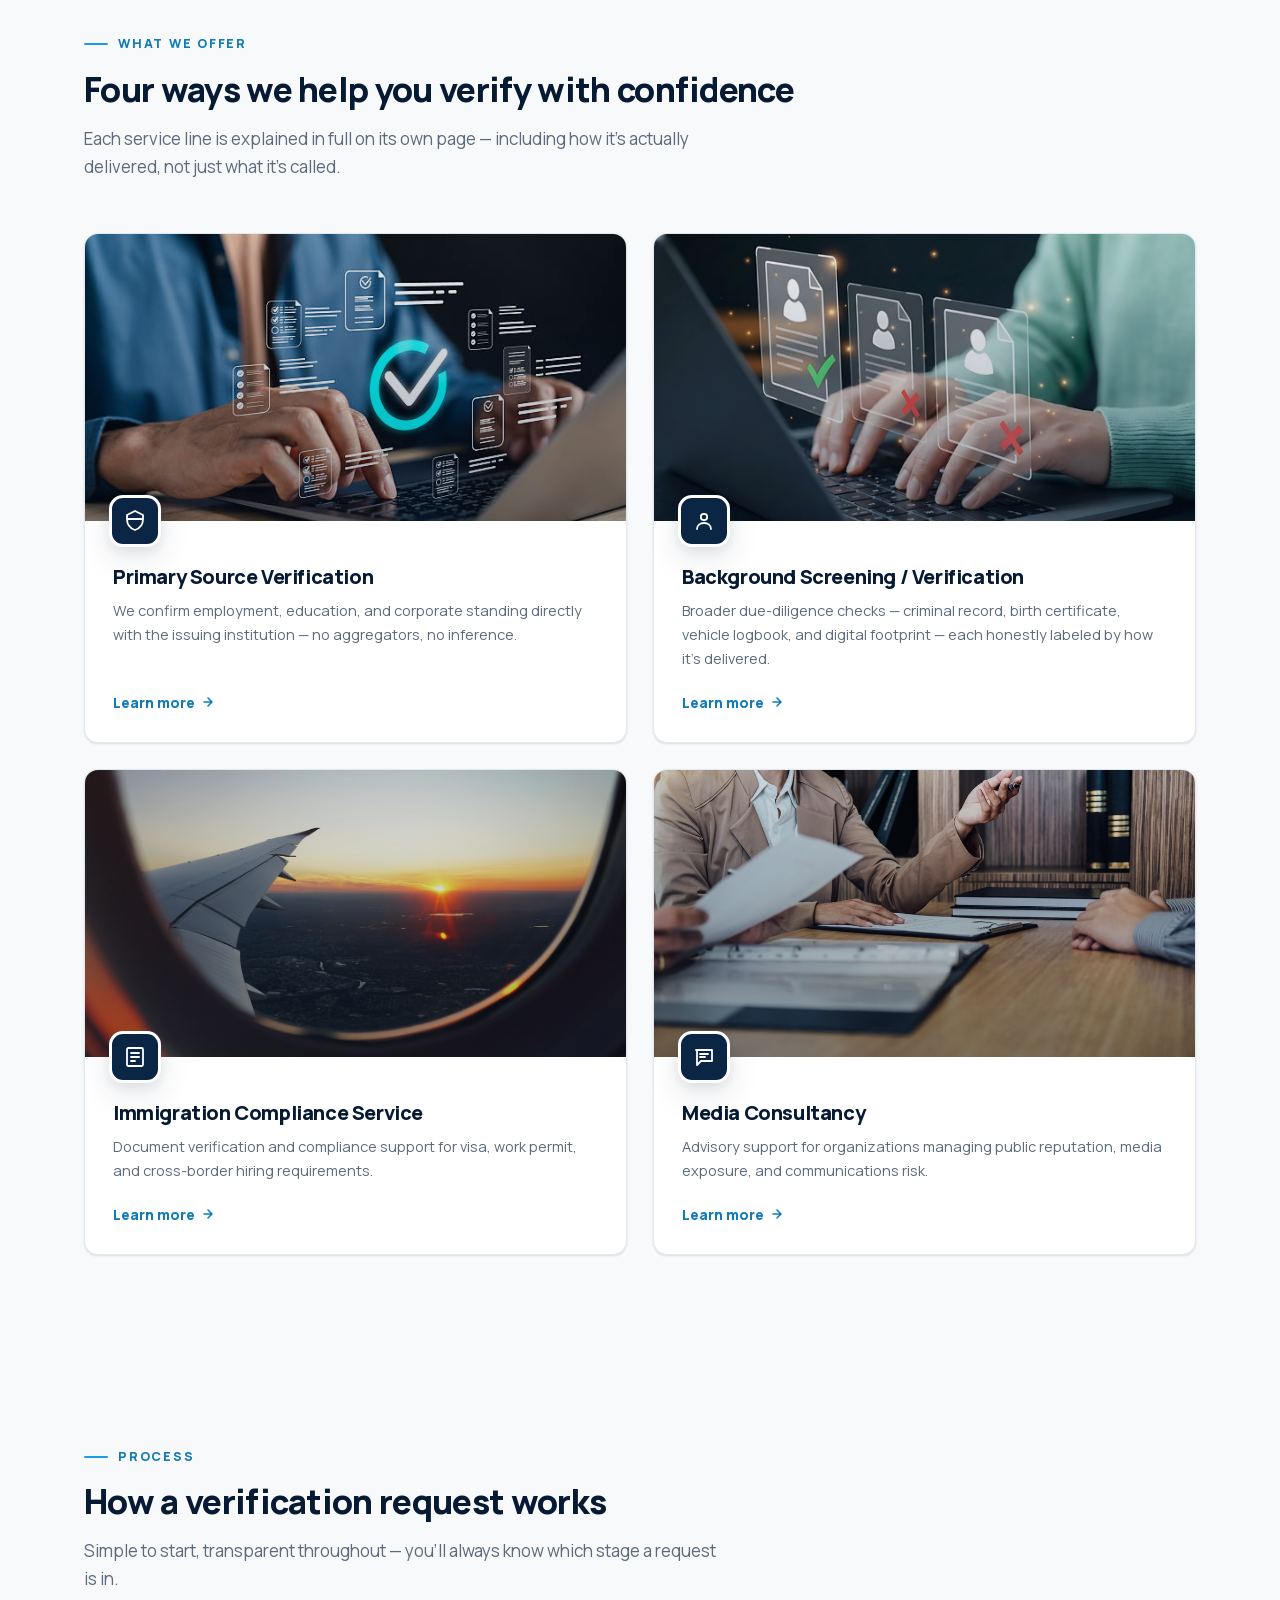
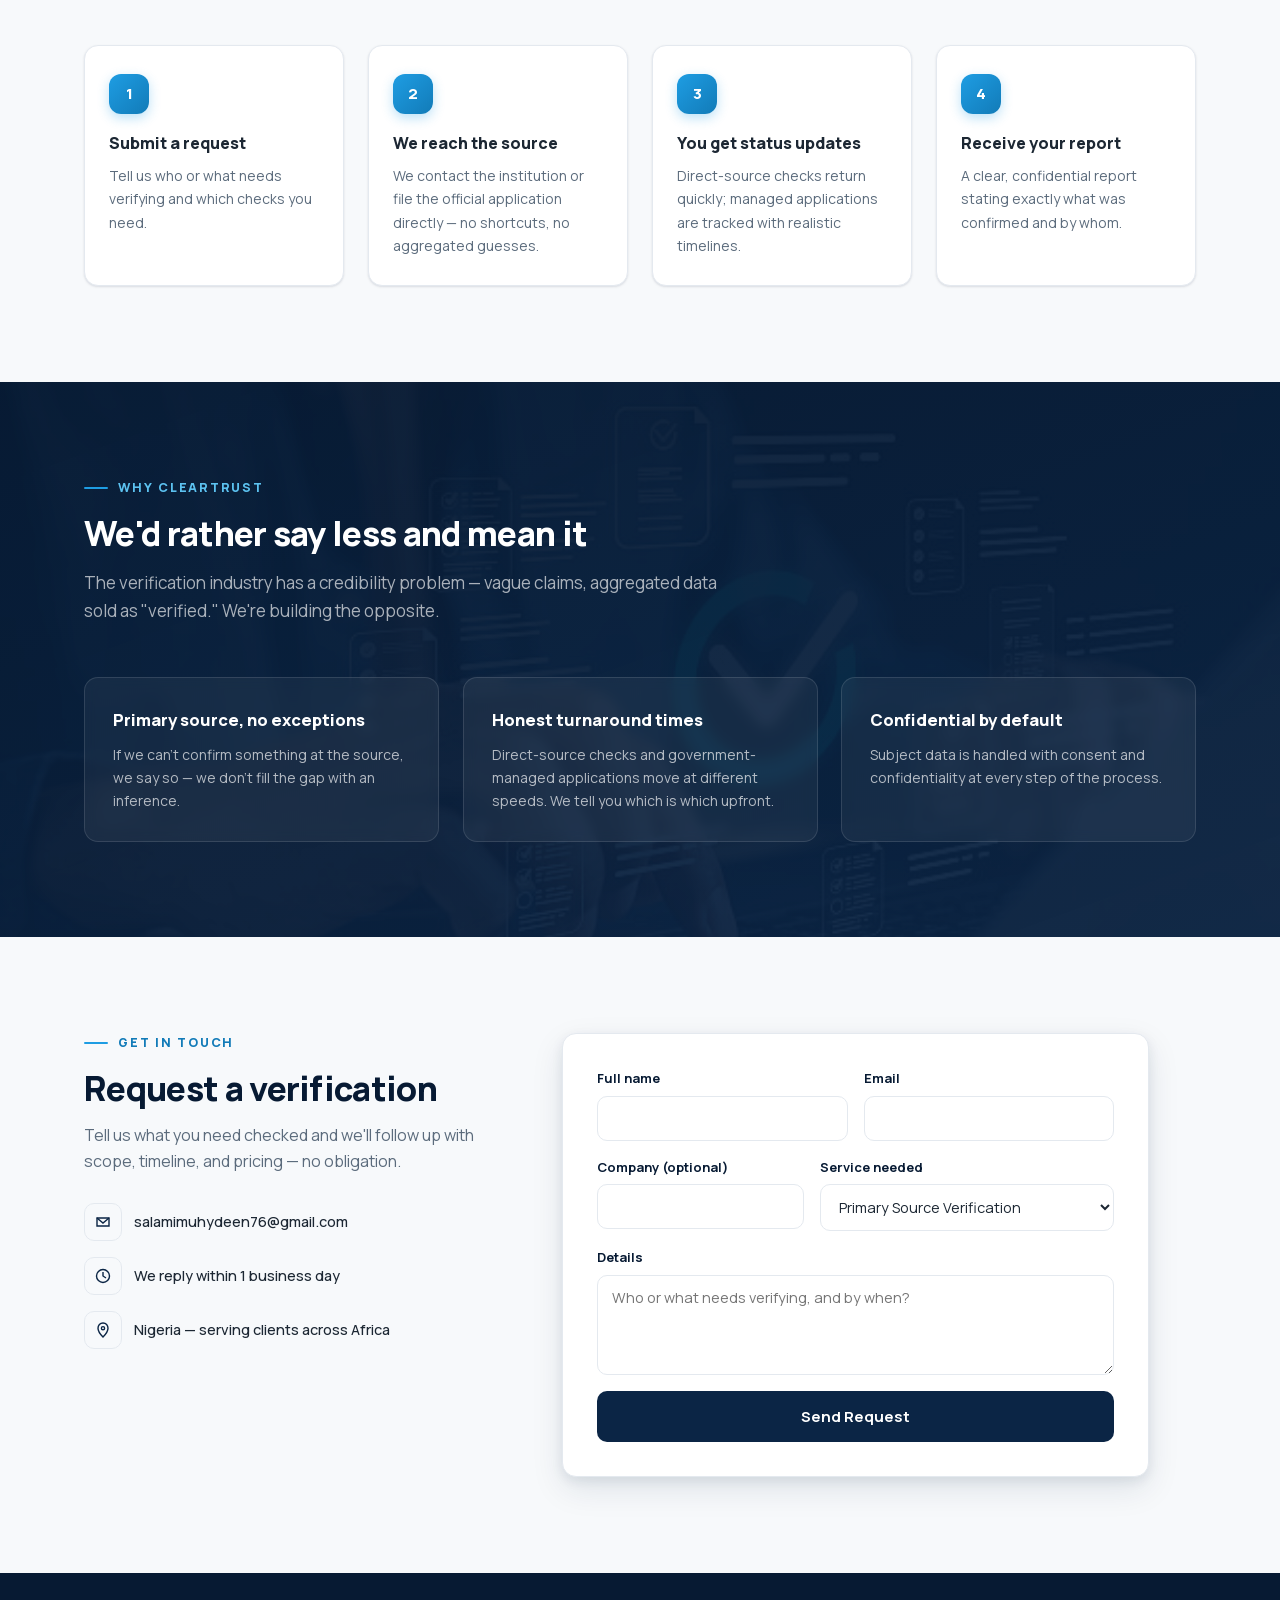
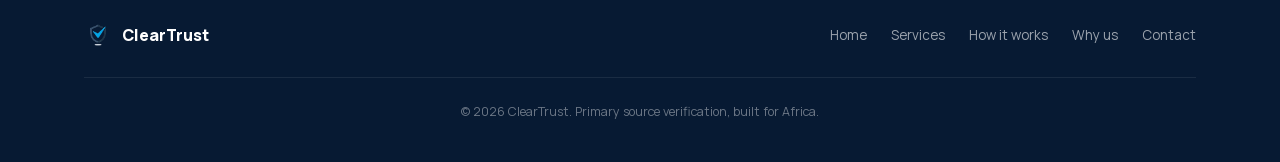
==== commit 97080886: "Add subtle, on-brand motion layer Five tasteful animations, all gated by an inline html.js flag (con" ====
--- a/index.html
+++ b/index.html
@@ -7,6 +7,7 @@
 <meta name="description" content="ClearTrust confirms employment, education, corporate standing, and digital footprint directly with the issuing institution — primary source verification built in Nigeria, for Africa.">
 <meta name="theme-color" content="#071a33">
 <link rel="icon" type="image/png" href="assets/images/logo1-transparent.png">
+<script>document.documentElement.className+=" js"</script>
 <link rel="stylesheet" href="css/style.css">
 </head>
 <body>
--- a/css/style.css
+++ b/css/style.css
@@ -321,3 +321,90 @@
   .steps{grid-template-columns:1fr;}
   .hero h1{font-size:32px;}
 }
+
+/* ============================================================
+   MOTION — subtle, on-brand. All gated by html.js (added by an
+   inline head script) so content is always visible without JS,
+   and fully disabled under prefers-reduced-motion.
+   ============================================================ */
+
+/* Reveal targets — hidden at first paint only when JS is on */
+html.js .mv-card,
+html.js .line-card,
+html.js .step,
+html.js .why-card,
+html.js .service-card,
+html.js .detail-photo,
+html.js .side-card,
+html.js .contact-info,
+html.js .hero-panel,
+html.js .hero-logo,
+html.js .hero .eyebrow,
+html.js .hero h1,
+html.js .hero p.lead,
+html.js .hero-actions,
+html.js .hero-note{
+  opacity:0;
+  transform:translateY(18px);
+  transition:opacity .6s cubic-bezier(.16,.84,.44,1),transform .6s cubic-bezier(.16,.84,.44,1);
+  transition-delay:calc(var(--i,0) * 70ms);
+  will-change:opacity,transform;
+}
+html.js .mv-card.in,
+html.js .line-card.in,
+html.js .step.in,
+html.js .why-card.in,
+html.js .service-card.in,
+html.js .detail-photo.in,
+html.js .side-card.in,
+html.js .contact-info.in,
+html.js .hero-panel.in,
+html.js .hero-logo.in,
+html.js .hero .eyebrow.in,
+html.js .hero h1.in,
+html.js .hero p.lead.in,
+html.js .hero-actions.in,
+html.js .hero-note.in{
+  opacity:1;
+  transform:none;
+}
+
+/* Set 4 — header condenses on scroll */
+header nav{transition:padding .25s ease;}
+header{transition:background .25s ease,box-shadow .25s ease;}
+header.scrolled{background:rgba(7,26,51,.98);box-shadow:0 6px 24px rgba(4,10,22,.4);}
+header.scrolled nav{padding:9px 0;}
+
+/* Set 2 — soft pulse on the live status dots */
+@keyframes pulse-live{
+  0%{box-shadow:0 0 0 0 rgba(62,207,142,.5);}
+  70%{box-shadow:0 0 0 7px rgba(62,207,142,0);}
+  100%{box-shadow:0 0 0 0 rgba(62,207,142,0);}
+}
+html.js .status-live{animation:pulse-live 2.6s ease-out infinite;}
+
+/* Set 3 — the hero checkmark draws itself in on load */
+@keyframes draw-check{to{stroke-dashoffset:0;}}
+html.js .hero-note svg path{
+  stroke-dasharray:24;stroke-dashoffset:24;
+  animation:draw-check .55s ease forwards .55s;
+}
+
+/* Set 5 — animated check in the form success message */
+.form-check{width:20px;height:20px;flex-shrink:0;vertical-align:-4px;margin-right:8px;display:inline-block;}
+.form-check path{stroke-dasharray:24;stroke-dashoffset:24;animation:draw-check .5s ease forwards .1s;}
+
+@media (prefers-reduced-motion: reduce){
+  *,*::before,*::after{
+    animation-duration:.001ms !important;
+    animation-iteration-count:1 !important;
+    transition-duration:.001ms !important;
+    scroll-behavior:auto !important;
+  }
+  html.js .mv-card,html.js .line-card,html.js .step,html.js .why-card,
+  html.js .service-card,html.js .detail-photo,html.js .side-card,
+  html.js .contact-info,html.js .hero-panel,html.js .hero-logo,
+  html.js .hero .eyebrow,html.js .hero h1,html.js .hero p.lead,
+  html.js .hero-actions,html.js .hero-note{opacity:1 !important;transform:none !important;}
+  html.js .hero-note svg path,.form-check path{stroke-dashoffset:0 !important;}
+}
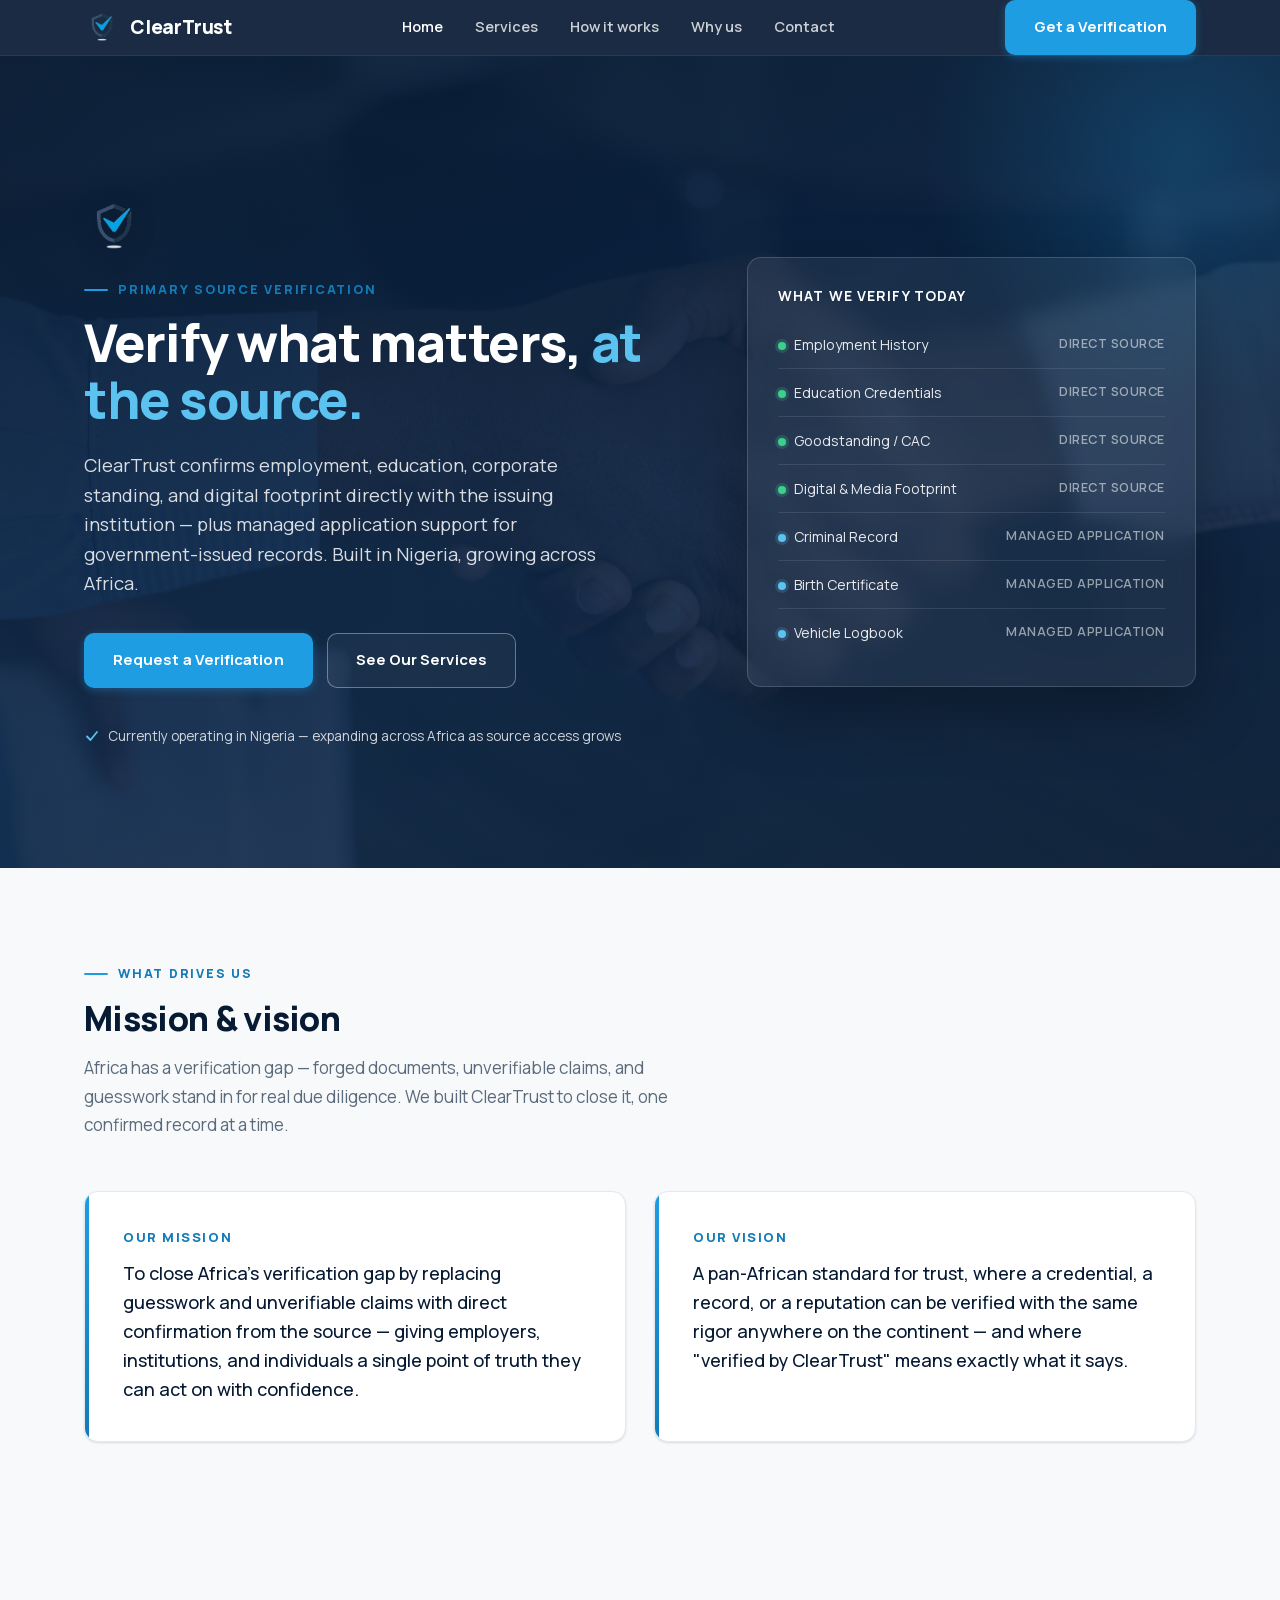
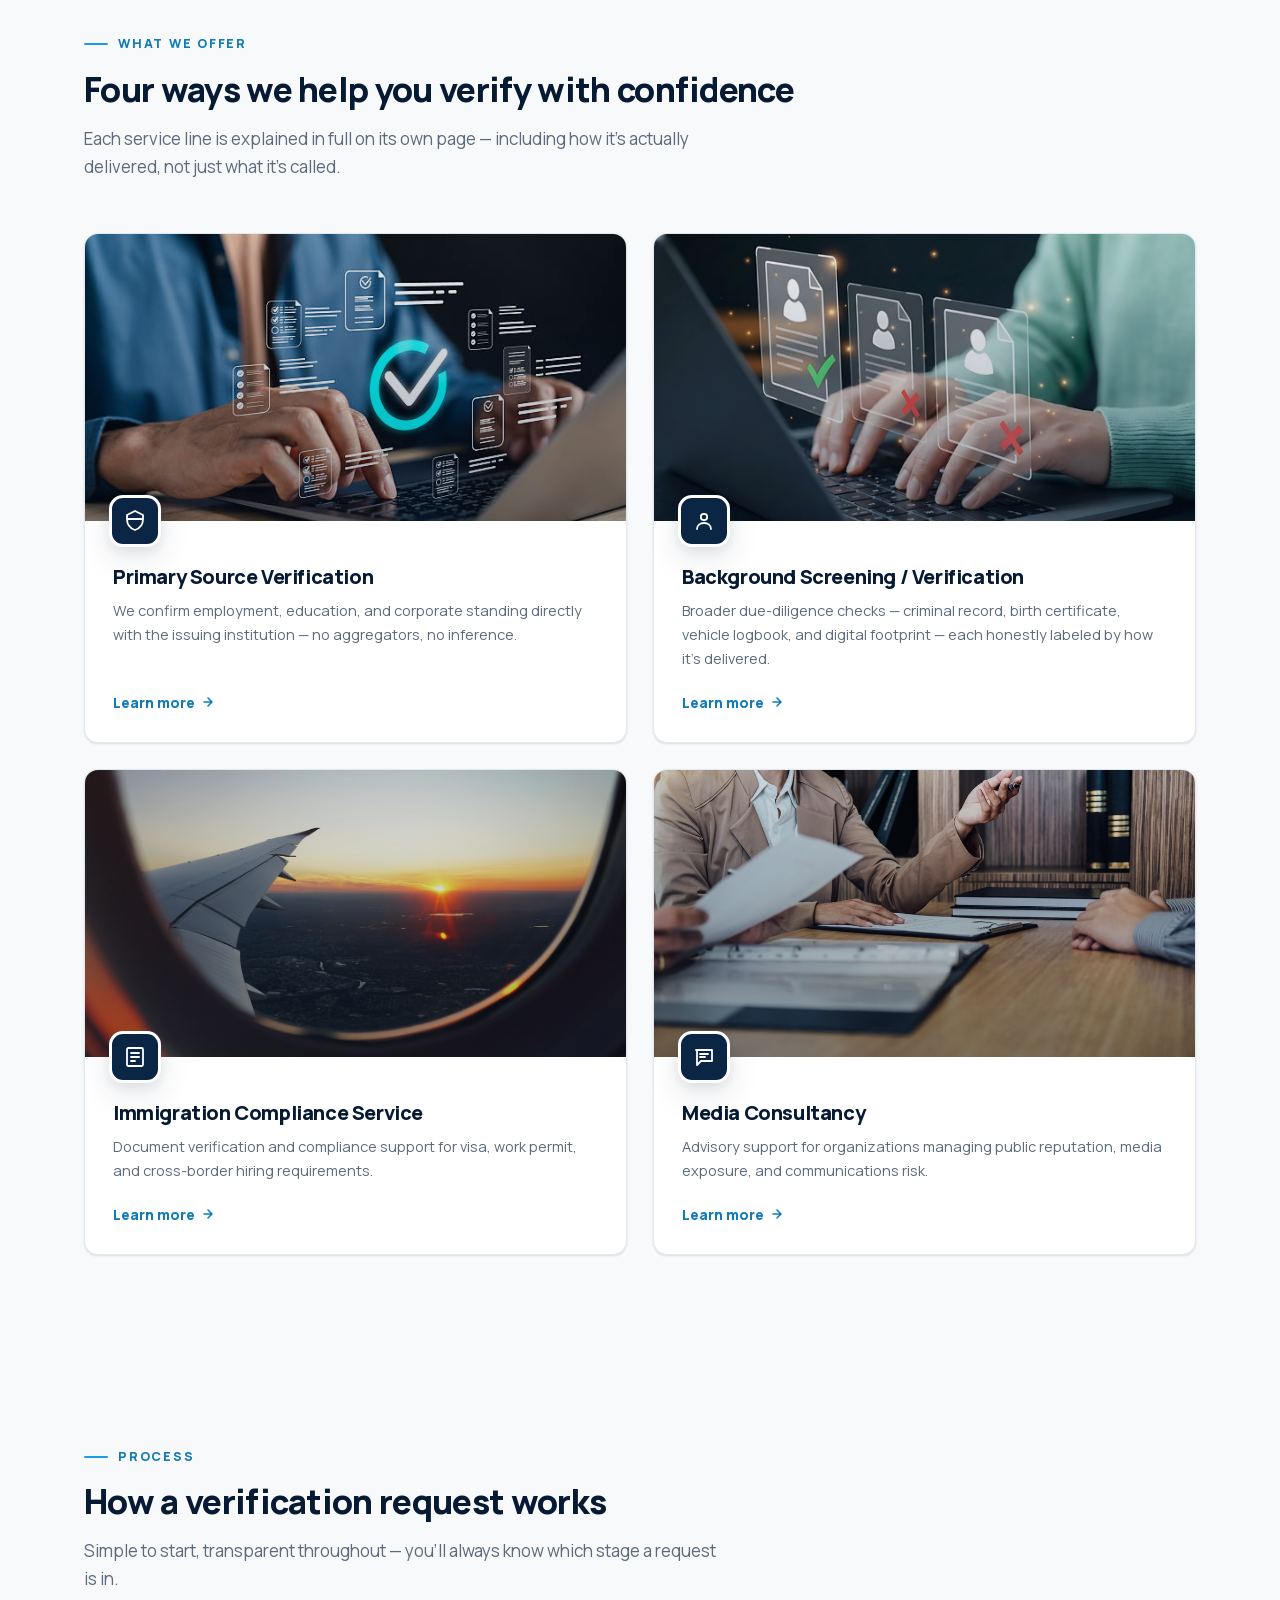
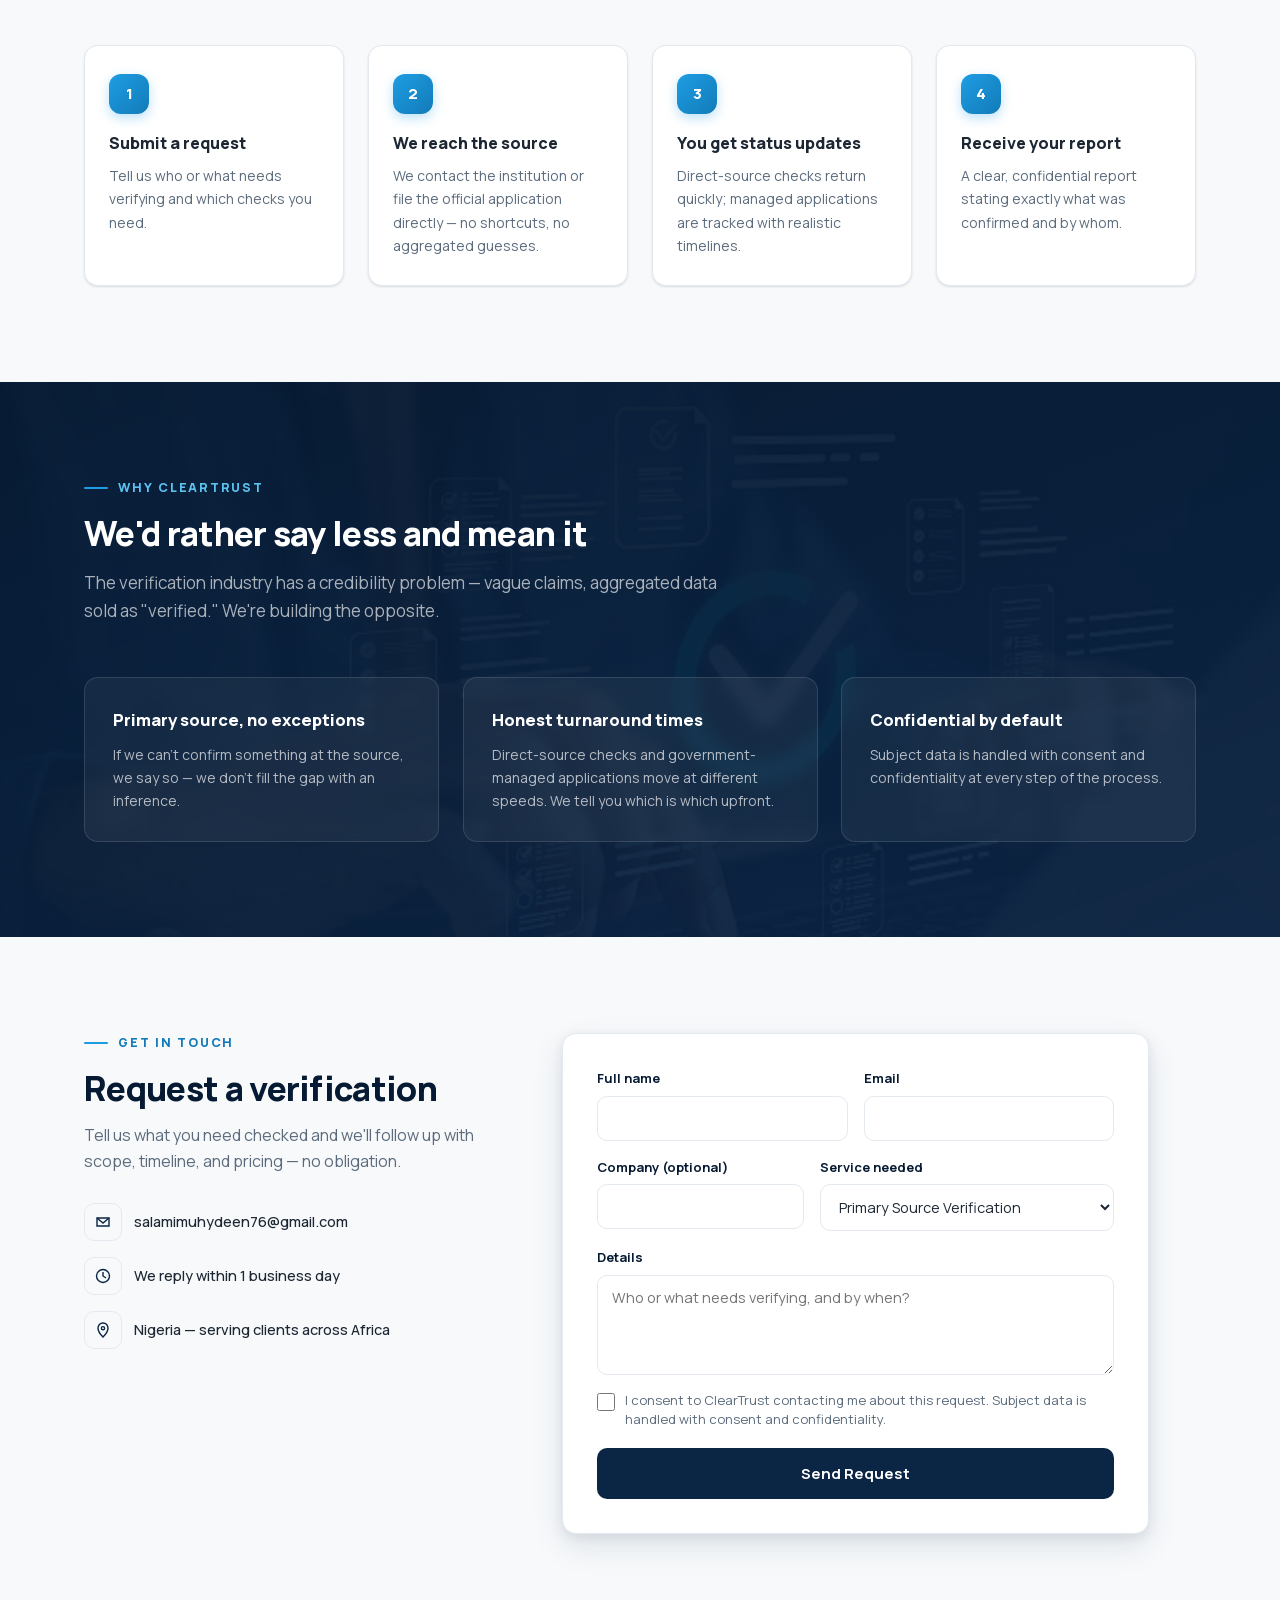
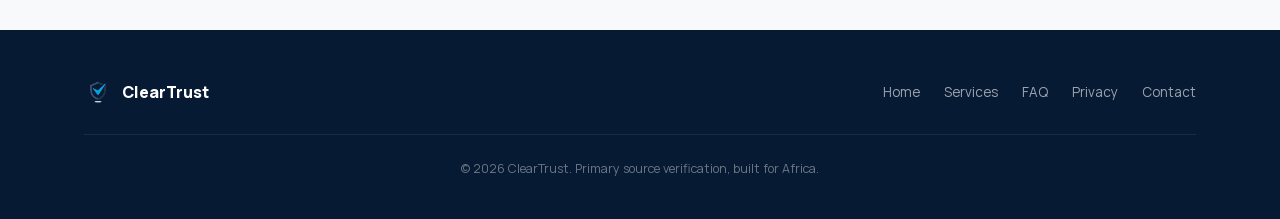
==== commit 5fb972e7: "Add share tags, FAQ, privacy policy, WhatsApp button, and SEO/a11y Quick wins: - Open Graph + Twitte" ====
--- a/index.html
+++ b/index.html
@@ -8,9 +8,39 @@
 <meta name="theme-color" content="#071a33">
 <link rel="icon" type="image/png" href="assets/images/logo1-transparent.png">
 <script>document.documentElement.className+=" js"</script>
+<link rel="canonical" href="https://olluwatosin.github.io/cleartrust/index.html">
+<meta property="og:type" content="website">
+<meta property="og:site_name" content="ClearTrust">
+<meta property="og:title" content="ClearTrust — Primary Source Verification, Built for Africa">
+<meta property="og:description" content="ClearTrust confirms employment, education, corporate standing, and digital footprint directly with the issuing institution — primary source verification built in Nigeria, for Africa.">
+<meta property="og:url" content="https://olluwatosin.github.io/cleartrust/index.html">
+<meta property="og:image" content="https://olluwatosin.github.io/cleartrust/assets/images/og-image.png">
+<meta property="og:image:width" content="1200">
+<meta property="og:image:height" content="630">
+<meta name="twitter:card" content="summary_large_image">
+<meta name="twitter:title" content="ClearTrust — Primary Source Verification, Built for Africa">
+<meta name="twitter:description" content="ClearTrust confirms employment, education, corporate standing, and digital footprint directly with the issuing institution — primary source verification built in Nigeria, for Africa.">
+<meta name="twitter:image" content="https://olluwatosin.github.io/cleartrust/assets/images/og-image.png">
 <link rel="stylesheet" href="css/style.css">
+<script type="application/ld+json">
+{
+  "@context": "https://schema.org",
+  "@type": "ProfessionalService",
+  "name": "ClearTrust",
+  "description": "Primary source verification company — confirms employment, education, corporate standing, and digital footprint directly with the issuing institution.",
+  "url": "https://olluwatosin.github.io/cleartrust/",
+  "logo": "https://olluwatosin.github.io/cleartrust/assets/images/logo1-transparent.png",
+  "image": "https://olluwatosin.github.io/cleartrust/assets/images/og-image.png",
+  "email": "salamimuhydeen76@gmail.com",
+  "areaServed": "Africa",
+  "address": { "@type": "PostalAddress", "addressCountry": "NG" },
+  "slogan": "Verify what matters, at the source."
+}
+</script>
 </head>
 <body>
+
+<a class="skip-link" href="#main">Skip to content</a>
 
 <header>
   <nav class="wrap">
@@ -42,7 +72,7 @@
   </div>
 </header>
 
-<section class="hero" id="top">
+<section id="main" tabindex="-1" class="hero">
   <div class="wrap hero-grid">
     <div>
       <img src="assets/images/logo1-transparent.png" alt="ClearTrust" class="hero-logo">
@@ -246,6 +276,10 @@
         <textarea id="message" name="message" placeholder="Who or what needs verifying, and by when?"></textarea>
       </div>
       <input type="text" name="_honey" style="display:none" tabindex="-1" autocomplete="off" aria-hidden="true">
+      <label class="consent">
+        <input type="checkbox" id="consent" name="consent" required>
+        <span>I consent to ClearTrust contacting me about this request. Subject data is handled with consent and confidentiality.</span>
+      </label>
       <button type="submit" class="btn btn-navy" style="width:100%;">Send Request</button>
       <div class="form-msg" id="form-msg" role="status"></div>
     </form>
@@ -262,8 +296,8 @@
       <div class="footer-links">
         <a href="index.html">Home</a>
         <a href="services.html">Services</a>
-        <a href="index.html#how-it-works">How it works</a>
-        <a href="index.html#why-us">Why us</a>
+        <a href="faq.html">FAQ</a>
+        <a href="privacy.html">Privacy</a>
         <a href="index.html#contact">Contact</a>
       </div>
     </div>
--- a/css/style.css
+++ b/css/style.css
@@ -133,7 +133,7 @@
 .hero h1 span{color:var(--blue-light);}
 .hero p.lead{font-size:18.5px;color:rgba(255,255,255,.84);max-width:530px;margin-bottom:34px;line-height:1.6;}
 .hero-actions{display:flex;gap:14px;flex-wrap:wrap;margin-bottom:38px;}
-.hero-note{font-size:13.5px;color:rgba(255,255,255,.65);display:flex;align-items:center;gap:8px;}
+.hero-note{font-size:13.5px;color:rgba(255,255,255,.8);display:flex;align-items:center;gap:8px;}
 .hero-panel{
   background:rgba(255,255,255,.06);border:1px solid rgba(255,255,255,.16);
   border-radius:var(--radius);padding:30px;backdrop-filter:blur(10px);-webkit-backdrop-filter:blur(10px);
@@ -321,6 +321,67 @@
   .steps{grid-template-columns:1fr;}
   .hero h1{font-size:32px;}
 }
+
+/* SKIP LINK (accessibility) */
+.skip-link{
+  position:absolute;left:-9999px;top:0;z-index:200;
+  background:var(--blue);color:var(--white);padding:12px 18px;border-radius:0 0 8px 0;
+  font-weight:700;font-size:14px;
+}
+.skip-link:focus{left:0;}
+
+/* CONSENT CHECKBOX */
+.consent{display:flex;align-items:flex-start;gap:10px;margin:4px 0 18px;cursor:pointer;}
+.consent input{width:18px;height:18px;margin-top:2px;flex-shrink:0;accent-color:var(--blue);cursor:pointer;}
+.consent span{font-size:13px;color:var(--grey);line-height:1.5;}
+
+/* WHATSAPP FLOATING BUTTON */
+.whatsapp-fab{
+  position:fixed;right:22px;bottom:22px;z-index:90;
+  width:58px;height:58px;border-radius:50%;background:#25d366;color:#fff;
+  display:flex;align-items:center;justify-content:center;
+  box-shadow:0 8px 24px rgba(37,211,102,.4);transition:transform .18s ease,box-shadow .18s ease;
+}
+.whatsapp-fab:hover{transform:translateY(-2px) scale(1.05);box-shadow:0 12px 30px rgba(37,211,102,.5);}
+@media (max-width:560px){.whatsapp-fab{width:52px;height:52px;right:16px;bottom:16px;}}
+
+/* LEGAL / CONTENT PAGES (privacy, etc.) */
+.content-page{max-width:820px;}
+.content-page h2{font-size:23px;margin:38px 0 14px;}
+.content-page h2:first-child{margin-top:0;}
+.content-page p,.content-page li{color:var(--grey);font-size:15.5px;margin-bottom:14px;}
+.content-page ul{margin:0 0 20px 20px;}
+.content-page li{margin-bottom:8px;}
+.content-page a{color:var(--blue-dark);font-weight:600;}
+.content-page a:hover{text-decoration:underline;}
+.placeholder{
+  background:#fff7e6;border:1px dashed #e0b74d;border-radius:8px;
+  padding:2px 8px;color:#8a6d1f;font-size:14px;font-weight:600;white-space:nowrap;
+}
+.notice{
+  background:#e8f4fc;border:1px solid #c5e3f6;border-left:4px solid var(--blue);
+  border-radius:var(--radius-sm);padding:16px 20px;margin-bottom:28px;
+  font-size:14.5px;color:var(--navy-dark);
+}
+.updated{font-size:13.5px;color:var(--grey);margin-bottom:32px;}
+
+/* FAQ (native <details> — accessible, works without JS) */
+.faq{max-width:820px;}
+.faq-item{border:1px solid var(--line);border-radius:var(--radius);margin-bottom:14px;background:var(--white);box-shadow:var(--shadow-sm);overflow:hidden;}
+.faq-item summary{
+  list-style:none;cursor:pointer;padding:22px 26px;font-weight:700;font-size:16.5px;
+  color:var(--navy-dark);display:flex;align-items:center;justify-content:space-between;gap:16px;
+}
+.faq-item summary::-webkit-details-marker{display:none;}
+.faq-item summary::after{
+  content:"";width:11px;height:11px;flex-shrink:0;border-right:2px solid var(--blue-dark);
+  border-bottom:2px solid var(--blue-dark);transform:rotate(45deg);transition:transform .2s ease;margin-top:-4px;
+}
+.faq-item[open] summary::after{transform:rotate(-135deg);margin-top:2px;}
+.faq-item summary:hover{color:var(--blue-dark);}
+.faq-answer{padding:0 26px 22px;color:var(--grey);font-size:15px;line-height:1.65;}
+.faq-answer p{margin-bottom:12px;}
+.faq-answer p:last-child{margin-bottom:0;}
 
 /* ============================================================
    MOTION — subtle, on-brand. All gated by html.js (added by an
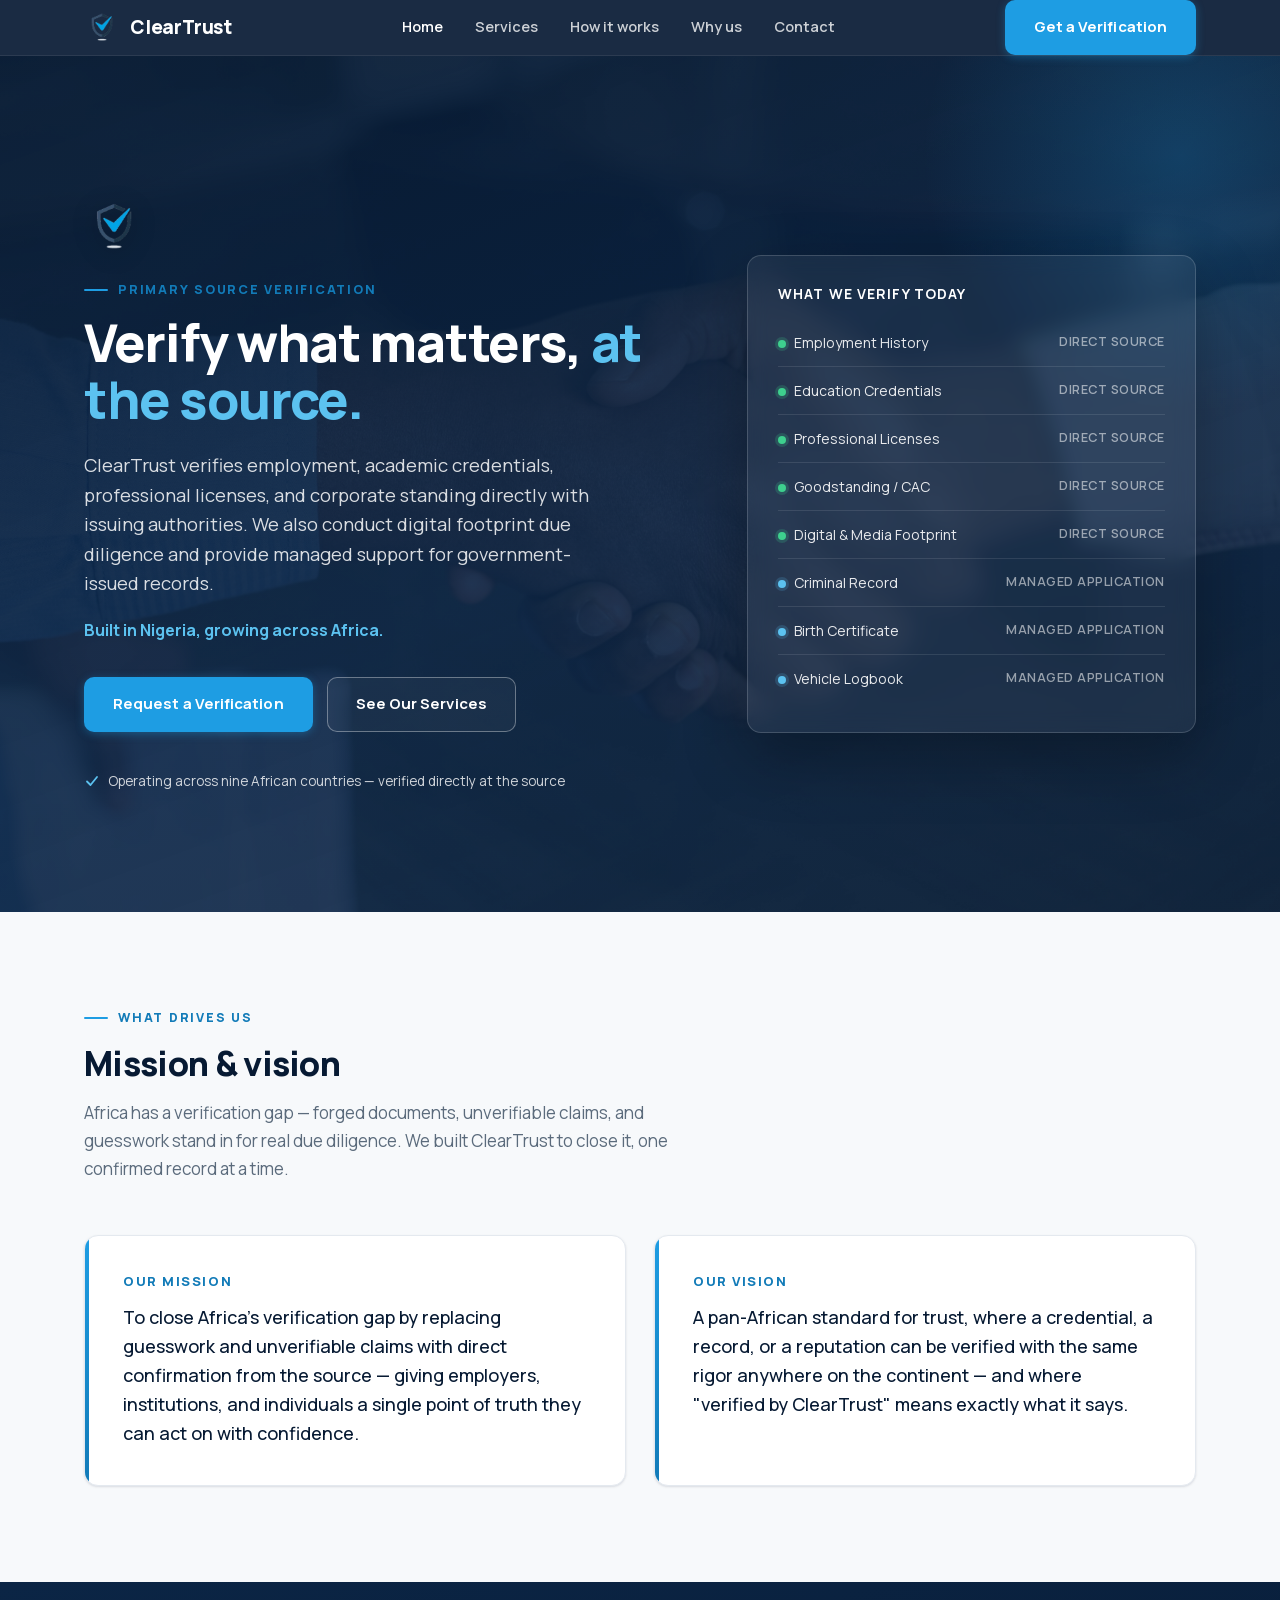
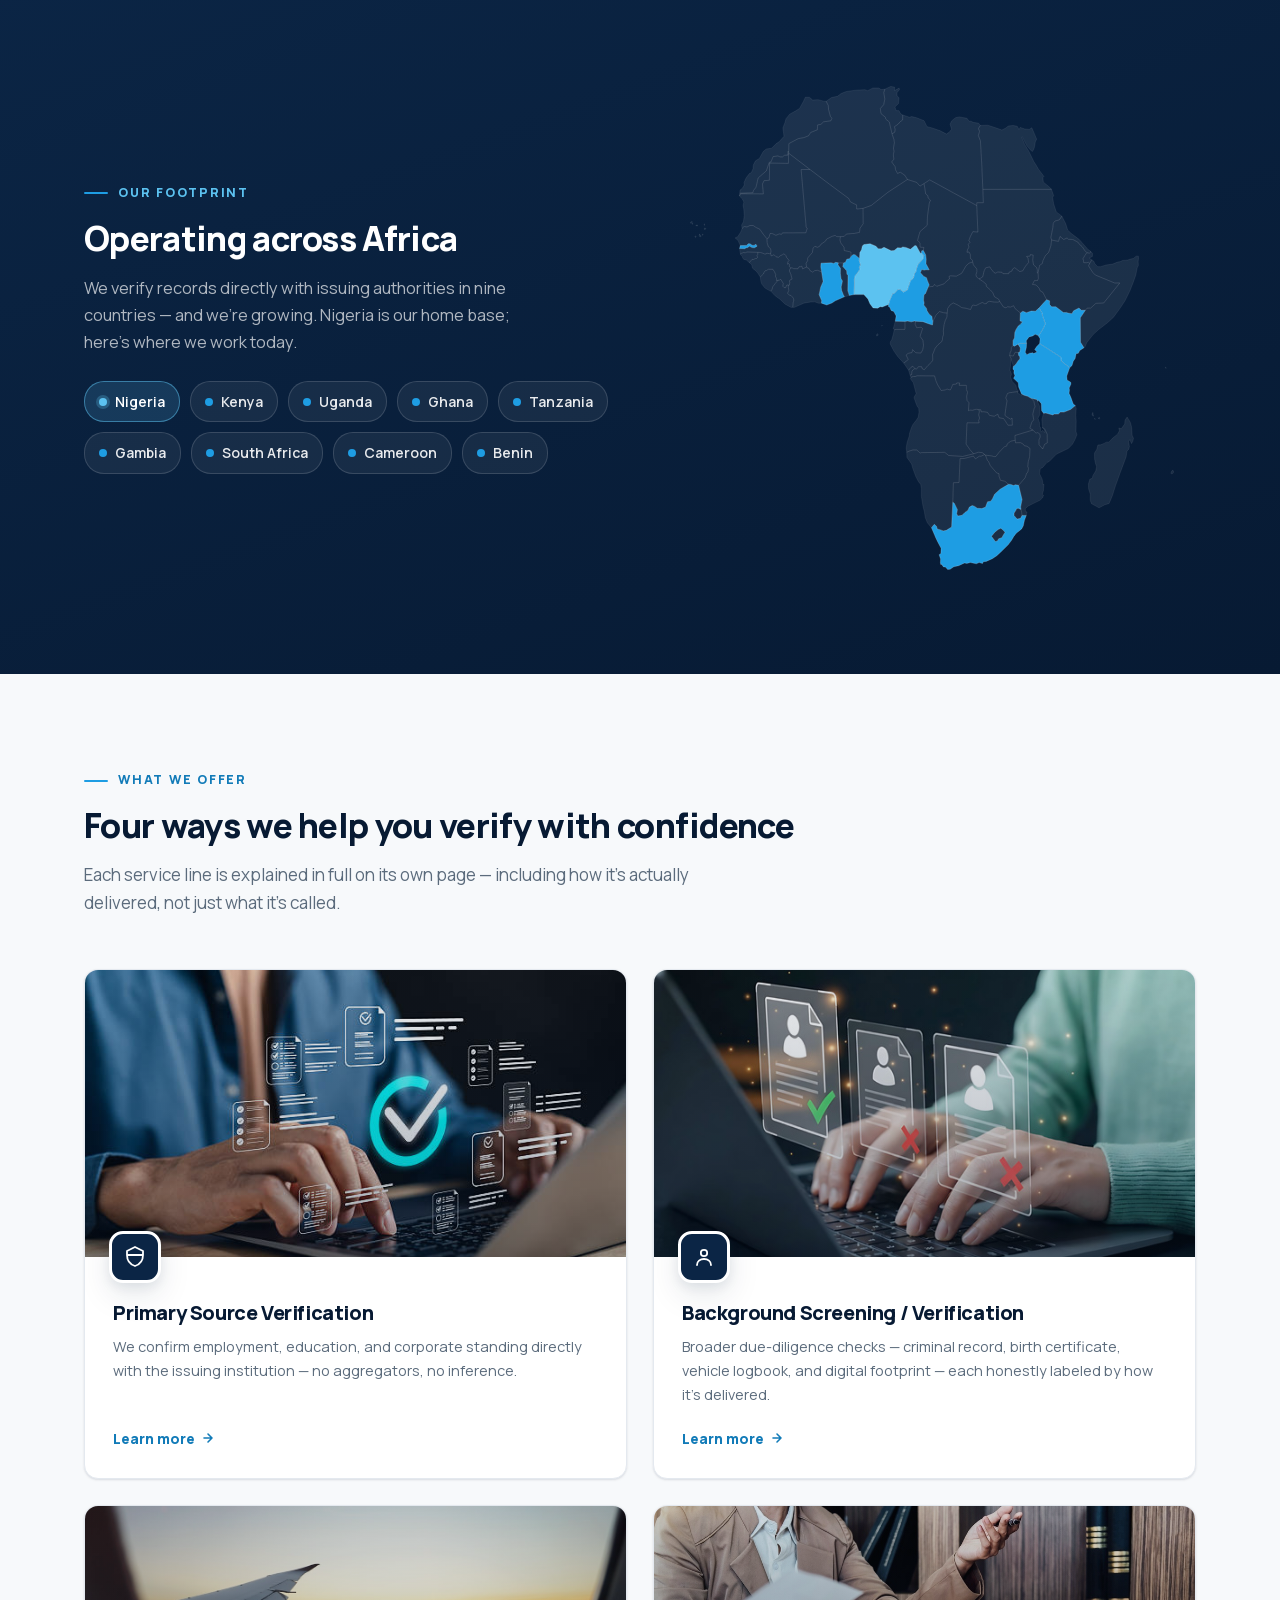
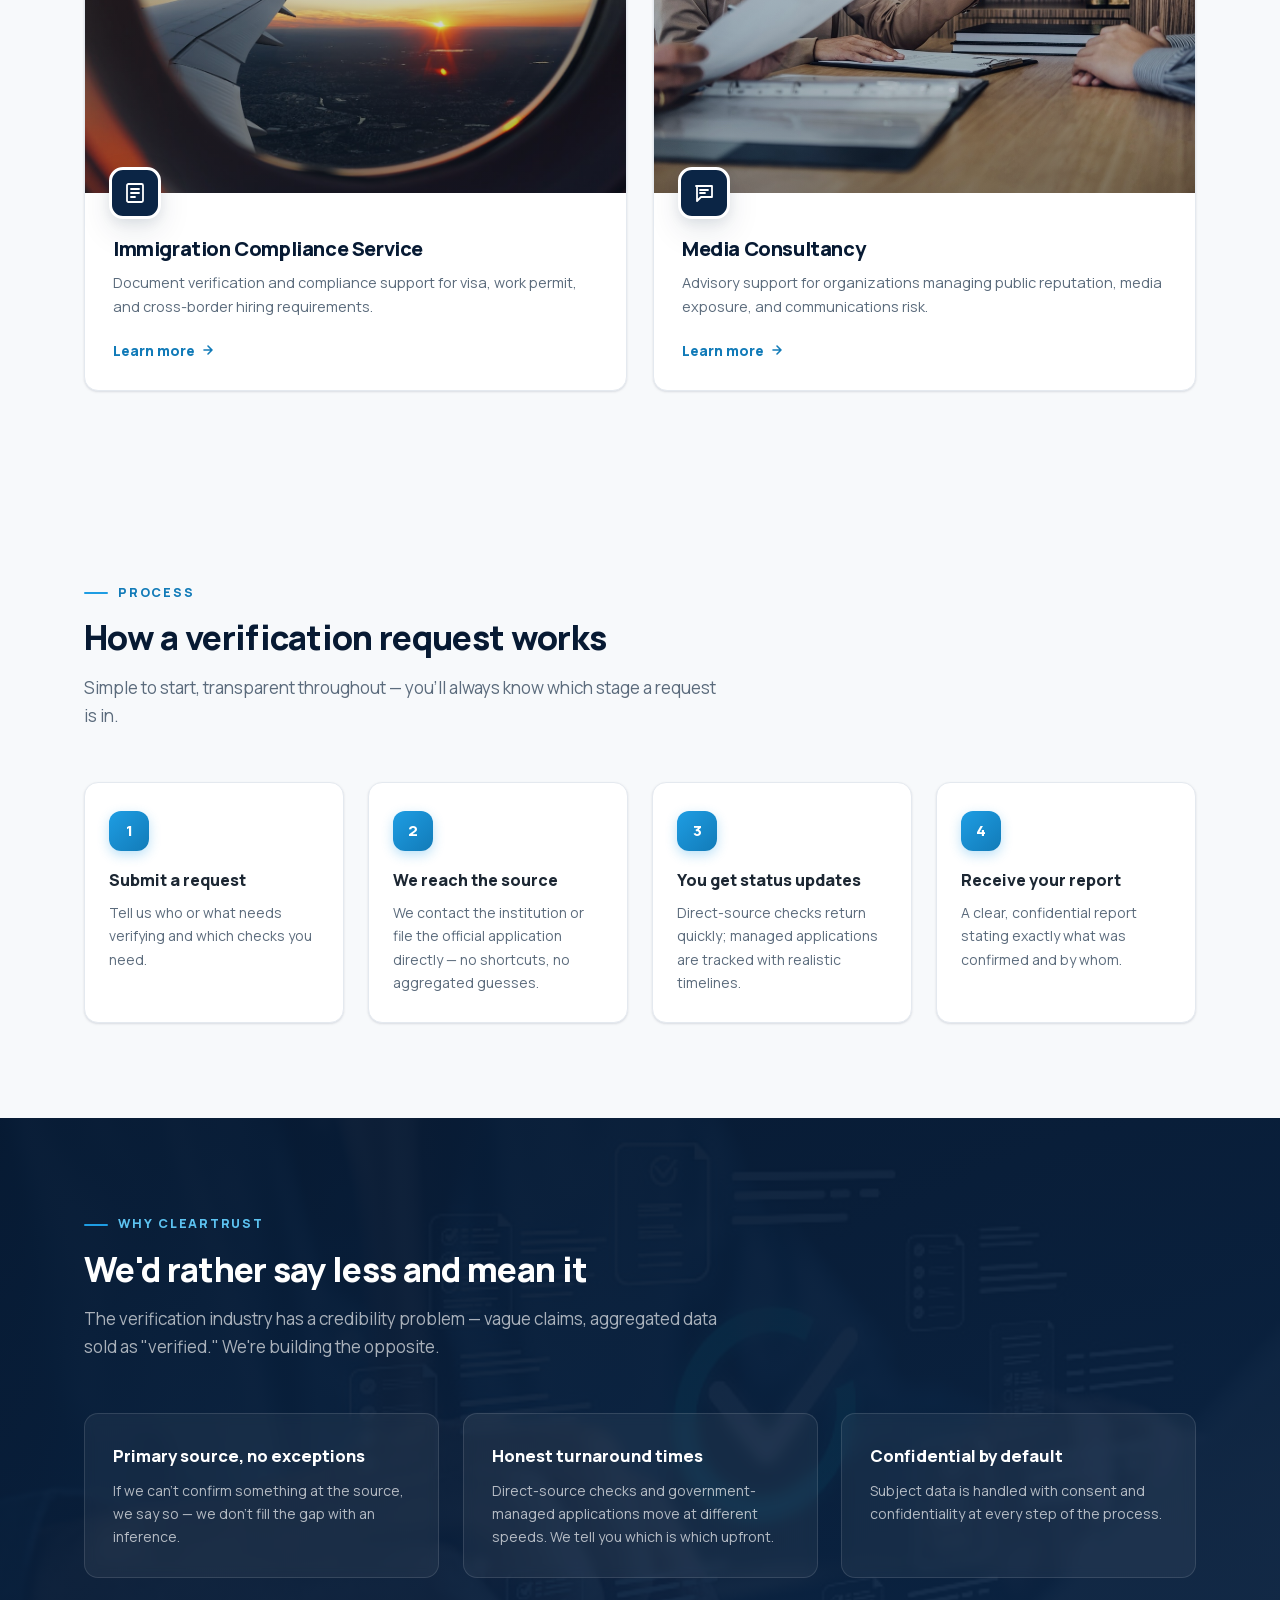
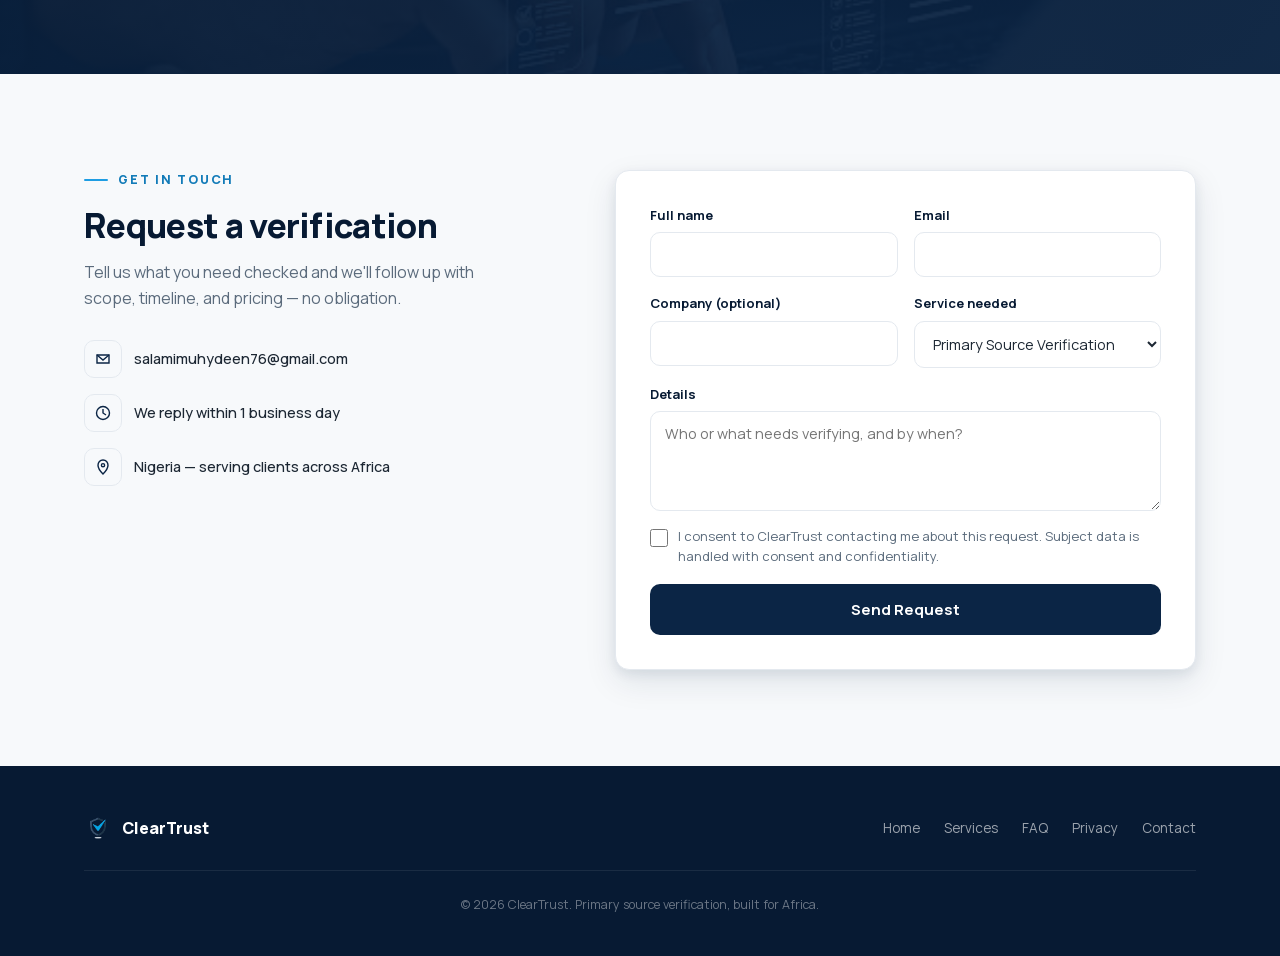
==== commit 8377d13a: "Update hero copy, add professional licenses, add Africa coverage map - Rewrite the homepage "what we" ====
--- a/index.html
+++ b/index.html
@@ -4,7 +4,7 @@
 <meta charset="UTF-8">
 <meta name="viewport" content="width=device-width, initial-scale=1.0">
 <title>ClearTrust — Primary Source Verification, Built for Africa</title>
-<meta name="description" content="ClearTrust confirms employment, education, corporate standing, and digital footprint directly with the issuing institution — primary source verification built in Nigeria, for Africa.">
+<meta name="description" content="ClearTrust verifies employment, academic credentials, professional licenses, and corporate standing directly with issuing authorities — plus digital footprint due diligence and managed government-record support. Operating across nine African countries.">
 <meta name="theme-color" content="#071a33">
 <link rel="icon" type="image/png" href="assets/images/logo1-transparent.png">
 <script>document.documentElement.className+=" js"</script>
@@ -12,14 +12,14 @@
 <meta property="og:type" content="website">
 <meta property="og:site_name" content="ClearTrust">
 <meta property="og:title" content="ClearTrust — Primary Source Verification, Built for Africa">
-<meta property="og:description" content="ClearTrust confirms employment, education, corporate standing, and digital footprint directly with the issuing institution — primary source verification built in Nigeria, for Africa.">
+<meta property="og:description" content="ClearTrust verifies employment, academic credentials, professional licenses, and corporate standing directly with issuing authorities — plus digital footprint due diligence and managed government-record support. Operating across nine African countries.">
 <meta property="og:url" content="https://olluwatosin.github.io/cleartrust/index.html">
 <meta property="og:image" content="https://olluwatosin.github.io/cleartrust/assets/images/og-image.png">
 <meta property="og:image:width" content="1200">
 <meta property="og:image:height" content="630">
 <meta name="twitter:card" content="summary_large_image">
 <meta name="twitter:title" content="ClearTrust — Primary Source Verification, Built for Africa">
-<meta name="twitter:description" content="ClearTrust confirms employment, education, corporate standing, and digital footprint directly with the issuing institution — primary source verification built in Nigeria, for Africa.">
+<meta name="twitter:description" content="ClearTrust verifies employment, academic credentials, professional licenses, and corporate standing directly with issuing authorities — plus digital footprint due diligence and managed government-record support. Operating across nine African countries.">
 <meta name="twitter:image" content="https://olluwatosin.github.io/cleartrust/assets/images/og-image.png">
 <link rel="stylesheet" href="css/style.css">
 <script type="application/ld+json">
@@ -27,12 +27,12 @@
   "@context": "https://schema.org",
   "@type": "ProfessionalService",
   "name": "ClearTrust",
-  "description": "Primary source verification company — confirms employment, education, corporate standing, and digital footprint directly with the issuing institution.",
+  "description": "Primary source verification company — verifies employment, academic credentials, professional licenses, and corporate standing directly with issuing authorities, plus digital footprint due diligence and managed government-record support.",
   "url": "https://olluwatosin.github.io/cleartrust/",
   "logo": "https://olluwatosin.github.io/cleartrust/assets/images/logo1-transparent.png",
   "image": "https://olluwatosin.github.io/cleartrust/assets/images/og-image.png",
   "email": "salamimuhydeen76@gmail.com",
-  "areaServed": "Africa",
+  "areaServed": ["Nigeria", "Kenya", "Uganda", "Ghana", "Tanzania", "Gambia", "South Africa", "Cameroon", "Benin"],
   "address": { "@type": "PostalAddress", "addressCountry": "NG" },
   "slogan": "Verify what matters, at the source."
 }
@@ -78,20 +78,22 @@
       <img src="assets/images/logo1-transparent.png" alt="ClearTrust" class="hero-logo">
       <div class="eyebrow">Primary Source Verification</div>
       <h1>Verify what matters, <span>at the source.</span></h1>
-      <p class="lead">ClearTrust confirms employment, education, corporate standing, and digital footprint directly with the issuing institution — plus managed application support for government-issued records. Built in Nigeria, growing across Africa.</p>
+      <p class="lead">ClearTrust verifies employment, academic credentials, professional licenses, and corporate standing directly with issuing authorities. We also conduct digital footprint due diligence and provide managed support for government-issued records.</p>
+      <p class="hero-tagline">Built in Nigeria, growing across Africa.</p>
       <div class="hero-actions">
         <a href="index.html#contact" class="btn btn-primary">Request a Verification</a>
         <a href="services.html" class="btn btn-outline">See Our Services</a>
       </div>
       <div class="hero-note">
         <svg width="16" height="16" viewBox="0 0 16 16" fill="none"><path d="M3 8.5L6.5 12L13 4" stroke="#5cc2f0" stroke-width="1.8" stroke-linecap="round" stroke-linejoin="round"/></svg>
-        Currently operating in Nigeria — expanding across Africa as source access grows
+        Operating across nine African countries — verified directly at the source
       </div>
     </div>
     <div class="hero-panel">
       <h3>What we verify today</h3>
       <div class="verify-row"><span><span class="status-dot status-live"></span>Employment History</span><span>Direct source</span></div>
       <div class="verify-row"><span><span class="status-dot status-live"></span>Education Credentials</span><span>Direct source</span></div>
+      <div class="verify-row"><span><span class="status-dot status-live"></span>Professional Licenses</span><span>Direct source</span></div>
       <div class="verify-row"><span><span class="status-dot status-live"></span>Goodstanding / CAC</span><span>Direct source</span></div>
       <div class="verify-row"><span><span class="status-dot status-live"></span>Digital & Media Footprint</span><span>Direct source</span></div>
       <div class="verify-row"><span><span class="status-dot status-progress"></span>Criminal Record</span><span>Managed application</span></div>
@@ -115,6 +117,91 @@
         <h3>Our Vision</h3>
         <p>A pan-African standard for trust, where a credential, a record, or a reputation can be verified with the same rigor anywhere on the continent — and where "verified by ClearTrust" means exactly what it says.</p>
       </div>
+    </div>
+  </div>
+</section>
+
+<section class="coverage">
+  <div class="wrap coverage-grid">
+    <div class="coverage-text">
+      <div class="eyebrow">Our Footprint</div>
+      <h2>Operating across Africa</h2>
+      <p class="section-sub">We verify records directly with issuing authorities in nine countries — and we're growing. Nigeria is our home base; here's where we work today.</p>
+      <ul class="country-list">
+        <li class="ct-home">Nigeria</li>
+        <li>Kenya</li>
+        <li>Uganda</li>
+        <li>Ghana</li>
+        <li>Tanzania</li>
+        <li>Gambia</li>
+        <li>South Africa</li>
+        <li>Cameroon</li>
+        <li>Benin</li>
+      </ul>
+    </div>
+    <div class="coverage-map">
+      <!-- Africa map derived from the simplemaps.com world map (MIT License, (c) 2015 Simplemaps.com / Pareto Software, LLC) -->
+      <svg class="africa-map" viewBox="828.1 326.3 475.5 475.4" role="img" aria-label="Map of Africa highlighting the nine countries where ClearTrust operates" xmlns="http://www.w3.org/2000/svg">
+<g class="ct-base-layer">
+<path class="ct-base" d="m 1068.3,609.6 -16.6,-0.1 -1.9,0.7 -1.7,-0.1 -2.3,0.9 -0.5,1.2 2.8,4 1.1,4.3 1.6,6.1 -1.7,2.6 -0.3,1.3 1.3,3.8 1.5,3.9 1.6,2.2 0.3,3.6 -0.7,4.8 -1.8,2.8 -3.3,4.2 -1.3,2.6 -1.9,5.7 -0.3,2.7 -2,5.9 -0.9,5.5 0.5,4 2.7,-1.2 3.3,-1 3.6,0.1 3.2,2.9 0.9,-0.4 22.5,-0.3 3.7,3 13.4,0.9 10.3,-2.5 -3.5,-4 -3.6,-5.2 0.8,-20.3 11.6,0.1 -0.5,-2.2 0.9,-2.4 -0.9,-3 0.7,-3 -0.5,-2 -2.6,-0.4 -3.5,1 -2.4,-0.2 -1.4,0.6 0.5,-7.6 -1.9,-2.3 -0.3,-4 0.9,-3.8 -1.2,-2.4 0,-4 -6.8,0 0.5,-2.3 -2.9,0 -0.3,1.1 -3.4,0.3 -1.5,3.7 -0.9,1.6 -3,-0.9 -1.9,0.9 -3.7,0.5 -2.1,-3.3 -1.3,-2.1 -1.6,-3.8 -1.3,-4.7 z m -21.8,-1.3 0.2,-2.7 0.9,-1.7 2,-1.3 -2,-2.2 -1.8,1.1 -2.2,2.7 1.4,4.8 1.5,-0.7 z"/>
+<path class="ct-base" d="m 1148.2,590 -0.3,-2.5 0,0 -3,-0.4 -1.7,3.6 -3.5,-0.5 1.4,2.9 0.1,1.1 2,6.1 -0.1,0.3 0.6,-0.1 2.1,-2.3 2.2,-3.3 1.4,-1.4 0,-2 -1.2,-1.5 z"/>
+<path class="ct-base" d="m 978.8,477.2 -3.6,0 -1.4,-1.2 -3,0.9 -5.2,2.6 -1.1,2 -4.3,2.9 -0.8,1.6 -2.3,1.3 -2.7,-0.9 -1.6,1.6 -0.8,4.4 -4.5,5.2 0.2,2.2 -1.6,2.7 0.4,3.7 2.5,1.4 1,2.1 2.5,1.3 1.9,-1.6 2.7,-0.2 3.8,1.6 -0.8,-4.8 0.2,-3.6 9.7,-0.3 2.4,0.5 1.8,-1 2.6,0.5 4.9,0.1 1.9,-0.7 1.2,-2.8 2.7,-0.6 1.2,-1.9 0.1,-4.4 -6.4,-1.4 -0.2,-3.1 -3.1,-4.1 -0.8,-2.9 0.5,-3.1 z"/>
+<path class="ct-base" d="m 1116.7,685 -1,-0.5 -3.2,1.5 -1.6,0 -3.7,2.5 -2,-2.6 -8.6,2.2 -4.1,0.2 -0.9,22.7 -5.4,0.2 -0.6,18.5 1.4,1 3,6.1 -0.7,3.8 1.1,2.3 4,-0.7 2.8,-2.8 2.7,-1.9 1.5,-3.1 2.7,-1.5 2.3,0.8 2.5,1.8 4.4,0.3 3.6,-1.5 0.6,-2 1.2,-3 3,-0.5 1.7,-2.4 2,-4.3 5.2,-4.7 8,-4.7 -3.4,-2.9 -4.2,-0.9 -1.5,-4.1 0.1,-2.2 -2.3,-0.7 -6,-7 -1.6,-3.7 -1.1,-1.1 -1.9,-5.1 z"/>
+<path class="ct-base" d="m 1110.5,517.3 -0.5,-0.3 -2,-1.8 -0.3,-2 0.8,-2.6 0,-2.6 -3.3,-4 -0.7,-2.7 -3.5,1.1 -2.8,2.5 -4,7 -5.2,2.9 -5.4,-0.4 -1.6,0.6 0.6,2.3 -2.9,2.2 -2.3,2.5 -7.1,2.4 -1.4,-1.4 -0.9,-0.2 -1,1.7 -4.7,0.4 -2.7,6.5 -1.4,1.1 -0.4,5 0.6,2.7 -0.4,1.9 2.6,3.3 0.5,2.3 2.1,3.2 2.6,2.1 0.3,2.9 0.6,1.8 2.9,-5.9 3.3,-3.4 3.8,1.1 3.6,0.4 0.5,-4.5 2.2,-3.2 3,-2 4.6,2.1 3.6,2.4 4.1,0.6 4.2,1.2 1.6,-3.8 0.8,-0.5 2.6,0.6 6.2,-3.1 2.2,1.3 1.8,-0.2 0.9,-1.5 2,-0.6 4.3,0.7 3.6,0.1 1.8,-0.6 -0.9,-2.1 -4.2,-2.5 -1.5,-3.8 -2.4,-2.7 -3.8,-3.4 -0.1,-2 -3.1,-2.6 -3.8,-2.5 z"/>
+<path class="ct-base" d="m 946.5,506.2 -2.3,0.9 -1.3,0.8 -0.9,-2.7 -1.6,0.7 -1,-0.1 -1,1.9 -4.3,-0.1 -1.6,-1 -0.7,0.6 -1.1,0.5 -0.5,2.2 1.3,2.6 1.3,5.1 -2,0.8 -0.6,0.9 0.4,1.2 -0.3,2.8 -0.9,0 -0.3,1.8 0.6,3.1 -1.2,2.8 1.6,1.8 1.8,0.4 2.3,2.7 0.2,2.5 -0.5,0.8 -0.5,5.2 1.1,0.2 5.6,-2.4 3.9,-1.8 6.6,-1.1 3.6,-0.1 3.9,1.3 2.6,-0.1 0.2,-2.5 -2.4,-5.5 1.5,-7.2 2.3,-5.3 -1.4,-9.1 -3.8,-1.6 -2.7,0.2 -1.9,1.6 -2.5,-1.3 -1,-2.1 -2.5,-1.4 z"/>
+<path class="ct-base" d="m 1124.9,539.4 -4.3,-0.7 -2,0.6 -0.9,1.5 -1.8,0.2 -2.2,-1.3 -6.2,3.1 -2.6,-0.6 -0.8,0.5 -1.6,3.8 -4.2,-1.2 -4.1,-0.6 -3.6,-2.4 -4.6,-2.1 -3,2 -2.2,3.2 -0.5,4.5 -0.3,3.8 -1.6,3.4 -1.1,4 -0.7,5.6 0.3,3.6 -0.9,2.2 -0.2,2.4 -0.6,2 -3.7,3.1 -2.6,3.2 -2.5,6.2 0.2,5.3 -1.4,2 -3.3,3.1 -3.4,4 -2,-1.1 -0.4,-1.8 -3.1,-0.1 -1.9,2.4 -1.5,-0.6 -2,1.3 -0.9,1.7 -0.2,2.7 -1.5,0.7 0.8,2 2.3,-0.9 1.7,0.1 1.9,-0.7 16.6,0.1 1.3,4.7 1.6,3.8 1.3,2.1 2.1,3.3 3.7,-0.5 1.9,-0.9 3,0.9 0.9,-1.6 1.5,-3.7 3.4,-0.3 0.3,-1.1 2.9,0 -0.5,2.3 6.8,0 0,4 1.2,2.4 -0.9,3.8 0.3,4 1.9,2.3 -0.5,7.6 1.4,-0.6 2.4,0.2 3.5,-1 2.6,0.4 1.9,0.1 0.3,2 2.6,-0.1 3.5,0.6 1.8,2.8 4.5,0.9 3.4,-2 1.2,3.4 4.3,0.8 2,2.8 2.1,3.5 4.3,0 -0.3,-6.9 -1.5,1.2 -3.9,-2.5 -1.4,-1.1 0.8,-6.4 1.2,-7.5 -1.2,-2.8 1.6,-4.1 1.6,-0.7 7.5,-1.1 1,0.3 0.2,-1.1 -1.5,-1.7 -0.7,-3.5 -3.4,-3.5 -1.8,-4.5 1,-2.7 -1.5,-3.6 1.1,-10.2 0.1,0.1 -0.1,-1.1 -1.4,-2.9 0.6,-3.5 0.8,-0.4 0.2,-3.8 1.6,-1.8 0.1,-4.8 1.3,-2.4 0.3,-5.1 1.2,-3 2.1,-3.3 2.2,-1.7 1.8,-2.3 -2.3,-0.8 0.3,-7.5 0,0 -5,-4.2 -1.4,-2.7 -3.1,1.3 -2.6,-0.4 -1.5,1.1 -2.5,-0.8 -3.5,-5.2 -1.8,0.6 -3.6,-0.1 z"/>
+<path class="ct-base" d="m 1080.3,549.9 -3.6,-0.4 -3.8,-1.1 -3.3,3.4 -2.9,5.9 -0.4,3.5 -4.5,-1.5 -4.5,-1.7 -7.1,-0.3 -0.4,2.8 1.5,3.3 4.2,-0.5 1.4,1.2 -2.4,7.4 2.7,3.8 0.6,4.9 -0.8,4.3 -1.7,3 -4.9,-0.3 -3,-3 -0.5,2.8 -3.8,0.8 -1.9,1.6 2.1,4.2 -4.3,3.5 4.6,6.7 2.2,-2.7 1.8,-1.1 2,2.2 1.5,0.6 1.9,-2.4 3.1,0.1 0.4,1.8 2,1.1 3.4,-4 3.3,-3.1 1.4,-2 -0.2,-5.3 2.5,-6.2 2.6,-3.2 3.7,-3.1 0.6,-2 0.2,-2.4 0.9,-2.2 -0.3,-3.6 0.7,-5.6 1.1,-4 1.6,-3.4 0.3,-3.8 z"/>
+<path class="ct-base" d="m 1217.8,499.2 -2.5,-1.7 3.1,-1.5 0.1,-2.7 -1.4,-1.9 -1.6,1.5 -2.4,-0.5 -1.9,2.8 -1.8,3 0.5,1.7 0.2,2 3.1,0.1 1.3,-0.5 1.3,1.1 2,-3.4 z"/>
+<path class="ct-base" d="m 1021,336.9 -3.6,0.4 -2.2,-1.5 -5.6,0 -4.9,2.6 -2.7,-1 -8.7,0.5 -8.9,1.2 -5,2 -3.4,2.6 -5.7,1.2 -5.1,3.5 2,4.1 0.3,3.9 1.8,6.7 1.4,1.4 -1,2.5 -7,1 -2.5,2.4 -3.1,0.5 -0.3,4.7 -6.3,2.5 -2.1,3.2 -4.4,1.7 -5.4,1 -8.9,4.7 -0.1,7.5 0,0.4 -0.1,1.2 20.3,15.5 18.4,13.9 18.6,13.8 1.3,3 3.4,1.8 2.6,1.1 0.1,4 6.1,-0.6 7.8,-2.8 15.8,-12.5 18.6,-12.2 -2.5,-4 -4.3,-2.9 -2.6,1.2 -2,-3.6 -0.2,-2.7 -3.4,-4.7 2.1,-2.6 -0.5,-4 0.6,-3.5 -0.5,-2.9 0.9,-5.2 -0.4,-3 -1.9,-5.6 -2.6,-11.3 -3.4,-2.6 0,-1.5 -4.5,-3.8 -0.6,-4.8 3.2,-3.6 1.1,-5.3 -1,-6.2 1,-3.3 z"/>
+<path class="ct-base" d="m 1129.7,374.8 -5.5,-1.9 -5.3,-1.7 -7.1,0.2 -1.8,3 1.1,2.7 -1.2,3.9 2,5.1 1.3,22.7 1,23.4 22.1,0 21.4,0 21.8,0 -1,-1.3 -6.8,-5.7 -0.4,-4.2 1,-1.1 -5.3,-7 -2,-3.6 -2.3,-3.5 -4.8,-9.9 -3.9,-6.4 -2.8,-6.7 0.5,-0.6 4.6,9.1 2.7,2.9 2,2 1.2,-1.1 1.2,-3.3 0.7,-4.8 1.3,-2.5 -0.7,-1.7 -3.9,-9.2 0,0 -2.5,1.6 -4.2,-0.4 -4.4,-1.5 -1.1,2.1 -1.7,-3.2 -3.9,-0.8 -4.7,0.6 -2.1,1.8 -3.9,2 -2.6,-1 z"/>
+<path class="ct-base" d="m 1198.1,474 -3.2,-3.1 -1.8,-5.9 -3.7,-7.3 -2.6,3.6 -4,1 -1.6,2 -0.4,4.2 -1.9,9.4 0.7,2.5 6.5,1.3 1.5,-4.7 3.5,2.9 3.2,-1.5 1.4,1.3 3.9,0.1 4.9,2.5 1.6,2.2 2.5,2.1 2.5,3.7 2,2.1 2.4,0.5 1.6,-1.5 -2.8,-1.9 -1.9,-2.2 -3.2,-3.7 -3.2,-3.6 -7.9,-6 z"/>
+<path class="ct-base" d="m 1187.6,477 -1.5,4.7 -6.5,-1.3 -0.7,5.5 -2.1,6.2 -3.2,3.2 -2.3,4.8 -0.5,2.6 -2.6,1.8 -1.4,6.7 0,0.7 0.2,5 -0.8,2 -3,0.1 -1.8,3.6 3.4,0.5 2.9,3.1 1,2.5 2.6,1.5 3.5,6.9 2.9,1.1 0,3.6 2,2.1 3.9,0 7.2,5.4 1.8,0 1.3,-0.1 1.2,0.7 3.8,0.5 1.6,-2.7 5.1,-2.6 2.3,2.1 3.8,0 1.5,-2 3.6,-0.1 4.9,-4.5 7.4,-0.3 15.4,-19.1 -4.8,0.1 -18.5,-7.6 -2.2,-2.2 -2.1,-3.1 -2.2,-3.5 1.1,-2.3 -1.3,-1.1 -1.3,0.5 -3.1,-0.1 -0.2,-2 -0.5,-1.7 1.8,-3 1.9,-2.8 -2,-2.1 -2.5,-3.7 -2.5,-2.1 -1.6,-2.2 -4.9,-2.5 -3.9,-0.1 -1.4,-1.3 -3.2,1.5 -3.5,-2.9 z"/>
+<path class="ct-base" d="m 1050.2,557.7 -0.7,-0.3 -3.4,0.8 -3.4,-0.8 -2.6,0.4 0,7.6 -8.2,0 -1.9,0.3 -1.1,4.8 -1.3,4.6 -1.3,2 -0.2,2.1 3.4,6.6 3.7,5.3 5.8,6.4 4.3,-3.5 -2.1,-4.2 1.9,-1.6 3.8,-0.8 0.5,-2.8 3,3 4.9,0.3 1.7,-3 0.8,-4.3 -0.6,-4.9 -2.7,-3.8 2.4,-7.4 -1.4,-1.2 -4.2,0.5 -1.5,-3.3 0.4,-2.8 z"/>
+<path class="ct-base" d="m 912.4,493 -0.8,0.4 -3,-0.5 -0.4,0.7 -1.3,0.1 -4,-1.5 -2.7,-0.1 -0.1,2.1 -0.6,0.7 0.4,2.1 -0.8,0.9 -1.3,0 -1.4,1 -1.7,-0.1 -2.6,3.1 1.6,1.1 0.8,1.4 0.7,2.8 1.3,1.2 1.5,0.9 2.1,2.5 2.4,3.7 3,-2.8 0.7,-1.7 1,-1.4 1.5,-0.2 1.3,-1.2 4.5,0 1.5,2.3 1.2,2.7 -0.2,1.8 0.9,1.7 0,2.3 1.5,-0.3 1.2,-0.2 1.5,-0.7 2.3,3.9 -0.4,2.6 1.1,1.3 1.6,0.1 1.1,-2.6 1.6,0.2 0.9,0 0.3,-2.8 -0.4,-1.2 0.6,-0.9 2,-0.8 -1.3,-5.1 -1.3,-2.6 0.5,-2.2 1.1,-0.5 -1.7,-1.8 0.3,-1.9 -0.7,-0.7 -1.2,0.6 0.2,-2.1 1.2,-1.6 -2.3,-2.7 -0.6,-1.7 -1.3,-1.4 -1.1,-0.2 -1.3,0.9 -1.8,0.8 -1.6,1.4 -2.4,-0.5 -1.5,-1.6 -0.9,-0.2 -1.5,0.8 -0.9,0 -0.3,-2.3 z"/>
+<path class="ct-base" d="m 900.2,492.1 -10.3,-0.3 -1.5,0.7 -1.8,-0.2 -3,1.1 0.3,1.3 1.7,1.4 0,0.9 1.2,1.8 2.4,0.5 2.9,2.6 2.6,-3.1 1.7,0.1 1.4,-1 1.3,0 0.8,-0.9 -0.4,-2.1 0.6,-0.7 0.1,-2.1 z"/>
+<path class="ct-base" d="m 1040.1,557.8 -9.2,-0.2 -1.9,7.2 1,0.9 1.9,-0.3 8.2,0 0,-7.6 z"/>
+<path class="ct-base" d="m 929.4,523.3 -1.6,-0.2 -1.1,2.6 -1.6,-0.1 -1.1,-1.3 0.4,-2.6 -2.3,-3.9 -1.5,0.7 -1.2,0.2 -2.6,3 -2.6,3.4 -0.3,1.9 -1.3,2 3.7,4.1 4.8,3.5 5.1,4.8 5.7,3.1 1.5,-0.1 0.5,-5.2 0.5,-0.8 -0.2,-2.5 -2.3,-2.7 -1.8,-0.4 -1.6,-1.8 1.2,-2.8 -0.6,-3.1 0.3,-1.8 z"/>
+<path class="ct-base" d="m 1111.8,371.4 -1.5,-2.1 -5.4,-0.8 -1.8,-1.1 -2,0 -2,-2.8 -7.3,-1.3 -3.6,0.8 -3.7,3 -1.5,3.1 1.5,4.8 -2.4,3 -2.5,1.6 -5.9,-3.1 -7.7,-2.7 -4.9,-1.2 -2.8,-5.7 -7.2,-2.8 -4.5,-1.1 -2.2,0.6 -6.4,-2.2 -0.1,4.9 -2.6,1.8 -1.5,2 -3.7,2.5 0.7,2.6 -0.4,2.7 -2.6,1.4 1.9,5.6 0.4,3 -0.9,5.2 0.5,2.9 -0.6,3.5 0.5,4 -2.1,2.6 3.4,4.7 0.2,2.7 2,3.6 2.6,-1.2 4.3,2.9 2.5,4 8.8,2.8 3.1,3.5 3.9,-2.4 5.4,-3.5 22.3,12.2 22.4,12.2 0,-2.7 6.3,0 -0.5,-12.7 -1,-23.4 -1.3,-22.7 -2,-5.1 1.2,-3.9 -1.1,-2.7 1.8,-3 z"/>
+<path class="ct-base" d="m 1128.1,766.5 1.1,-2 3.1,-1 1.1,-2.1 1.9,-3.1 -1.7,-1.9 -2.3,-2 -2.6,1.3 -3.1,2.5 -3.2,4 3.7,4.9 2,-0.6 z"/>
+<path class="ct-base" d="m 965.2,348.4 -2.3,-0.1 -5.5,-1.4 -5,0.4 -3.1,-2.7 -3.9,0 -1.8,3.9 -3.7,6.7 -4,2.6 -5.4,2.9 -3.5,4.3 -0.9,3.4 -2.1,5.4 1.1,7.9 -4.7,5.3 -2.7,1.7 -4.4,4.4 -5.1,0.7 -2.8,2.4 -0.1,0.1 -3.6,6.5 -3.7,2.3 -2.1,4 -0.2,3.3 -1.6,3.8 -1.9,1 -3.1,4 -2,4.5 0.3,2.2 -1.9,3.3 -2.2,1.7 -0.3,3 0.1,0 12.4,-0.5 0.7,-2.3 2.3,-2.9 2,-8.8 7.8,-6.8 2.8,-8.1 1.7,-0.4 1.9,-5 4.6,-0.7 1.9,0.9 2.5,0 1.8,-1.5 3.4,-0.2 -0.1,-3.4 0,0 0.8,0 0.1,-7.5 8.9,-4.7 5.4,-1 4.4,-1.7 2.1,-3.2 6.3,-2.5 0.3,-4.7 3.1,-0.5 2.5,-2.4 7,-1 1,-2.5 -1.4,-1.4 -1.8,-6.7 -0.3,-3.9 -2,-4.1 z"/>
+<path class="ct-base" d="m 1255.7,658.4 -1.1,-4.2 -1.4,-2.7 -1.8,-2.7 -2,2.8 -0.3,3.8 -3.3,4.5 -2.3,-0.8 0.6,2.7 -1.8,3.2 -4.8,3.9 -3.4,3.7 -2.4,0 -2.2,1.2 -3.1,1.3 -2.8,0.2 -1,4.1 -2.2,3.5 0.1,5.9 0.8,4 1.1,3 -0.8,4.1 -2.9,4.8 -0.2,2.1 -2.6,1.1 -1.3,4.6 0.2,4.6 1.6,5 -0.1,5.7 1.2,3.3 4.2,2.3 3,1.7 5,-2.7 4.6,-1.5 3.1,-7.4 2.8,-8.9 4.3,-12 3.3,-8.8 2.7,-7.4 0.8,-5.4 1.6,-1.5 0.7,-2.7 -0.8,-4.7 1.2,-1.9 1.6,3.8 1.1,-1.9 0.8,-3.1 -1.3,-2.9 -0.5,-7.7 z"/>
+<path class="ct-base" d="m 1000.3,450.3 -6.1,0.6 -0.1,-4 -2.6,-1.1 -3.4,-1.8 -1.3,-3 -18.6,-13.8 -18.4,-13.9 -8.4,0.1 2.4,27.4 2.4,27.5 1,0.8 -1.3,4.4 -22.3,0.1 -0.9,1.4 -2.1,-0.4 -3.2,1.3 -3.8,-1.8 -1.8,0.2 -1,3.7 -1.9,1.2 0.2,3.9 1.1,3.7 2.1,1.8 0.4,2.4 -0.3,2 0.3,2.3 0.9,0 1.5,-0.8 0.9,0.2 1.5,1.6 2.4,0.5 1.6,-1.4 1.8,-0.8 1.3,-0.9 1.1,0.2 1.3,1.4 0.6,1.7 2.3,2.7 -1.2,1.6 -0.2,2.1 1.2,-0.6 0.7,0.7 -0.3,1.9 1.7,1.8 0.7,-0.6 1.6,1 4.3,0.1 1,-1.9 1,0.1 1.6,-0.7 0.9,2.7 1.3,-0.8 2.3,-0.9 -0.4,-3.7 1.6,-2.7 -0.2,-2.2 4.5,-5.2 0.8,-4.4 1.6,-1.6 2.7,0.9 2.3,-1.3 0.8,-1.6 4.3,-2.9 1.1,-2 5.2,-2.6 3,-0.9 1.4,1.2 3.6,0 3.6,-0.3 2,-2.2 7.6,-0.6 4.9,-1 0.5,-3.9 3,-4.3 -0.1,-14.6 z"/>
+<path class="ct-base" d="m 1203,640.7 -0.8,-2.9 0,0 0,0 -4.6,3.7 -6.2,2.5 -3.3,-0.1 -2.1,1.9 -3.9,0.1 -1.4,0.8 -6.7,-1.8 -2.1,0.3 -1.6,6 0.7,7.3 0.3,0 1.9,2 2.2,4.6 0.1,8.2 -2.5,1.3 -1.9,4.5 -3.4,-4 -0.2,-4.5 1.3,-2.9 -0.3,-2.6 -2.1,-1.6 -1.6,0.6 -3,-3 -17.1,5.2 0.3,4.5 0.3,2.4 4.6,-0.1 2.6,1.3 1.1,1.6 2.6,0.5 2.8,2 -0.3,8.1 -1.3,4.4 -0.5,4.7 0.8,1.9 -0.8,3.7 -0.9,0.6 -1.6,4.6 -6.2,7.2 2.2,9 1.1,4.5 -1.4,7.1 0.4,2.3 0.6,2.9 0.3,2.8 4.1,0 0.7,-3.3 -1.4,-0.5 -0.3,-2.6 2.6,-2.4 6.8,-3.4 4.6,-2.2 2.5,-2.3 0.9,-2.6 -1.2,-1.1 1.1,-3 0.5,-6.2 -1,0.3 0,-1.9 -0.8,-3.7 -2.4,-4.8 0.7,-4.6 2.3,-1.4 4.1,-4.6 2.2,-1.1 6.7,-6.8 6.4,-3.1 5.2,-2.5 3.7,-3.9 2.4,-4.4 1.9,-4.6 -0.9,-3.1 0.2,-9.9 -0.4,-5.6 0.4,-6.3 z"/>
+<path class="ct-base" d="m 949.8,413.3 -20.3,-15.5 -0.2,9.7 -17.9,-0.3 -0.2,16.3 -5.2,0.5 -1.4,3.3 0.9,9.2 -21.6,-0.1 -1.2,2.2 2.8,2.7 1.4,3 -0.7,3.2 0.6,3.2 0.5,6.3 -0.8,5.9 -1.7,3.2 0.4,3.4 2,-2 2.7,0.5 2.8,-1.4 3.1,0 2.6,1.8 3.7,1.7 3.2,4.7 3.6,4.4 1.9,-1.2 1,-3.7 1.8,-0.2 3.8,1.8 3.2,-1.3 2.1,0.4 0.9,-1.4 22.3,-0.1 1.3,-4.4 -1,-0.8 -2.4,-27.5 -2.4,-27.4 8.4,-0.1 z"/>
+<path class="ct-base" d="m 1169.2,661.5 0.1,-2.3 -1.2,-1.9 0.1,-2.8 -1.5,-4.7 1.7,-3.5 -0.1,-7.7 -1.9,-4.1 0.2,-0.7 0,0 -1.1,-1.7 -5.4,-1.2 2.6,2.8 1.2,5.4 -1,1.8 -1.2,5.1 0.9,5.3 -1.8,2.2 -1.9,5.9 2.9,1.7 3,3 1.6,-0.6 2.1,1.6 0.3,2.6 -1.3,2.9 0.2,4.5 3.4,4 1.9,-4.5 2.5,-1.3 -0.1,-8.2 -2.2,-4.6 -1.9,-2 -0.3,0 0,0.8 1.1,0.3 1,3.4 -0.2,0.8 -1.9,-2.5 -1,1.6 -0.8,-1.4 z"/>
+<path class="ct-base" d="m 1105.4,683.7 -10.3,2.5 -13.4,-0.9 -3.7,-3 -22.5,0.3 -0.9,0.4 -3.2,-2.9 -3.6,-0.1 -3.3,1 -2.7,1.2 0.2,4.9 4.4,6.2 1.1,4 2.8,7.7 2.7,5.2 2.1,2.6 0.6,3.5 0,7.6 1.6,9.8 1.2,4.6 1,6.2 1.9,4.7 3.9,4.8 2.7,-3.2 2.1,1.8 0.8,2.7 2.4,0.5 3.3,1.2 2.9,-0.5 5,-3.2 1.1,-23.6 0.6,-18.5 5.4,-0.2 0.9,-22.7 4.1,-0.2 8.6,-2.2 2,2.6 3.7,-2.5 1.6,0 3.2,-1.5 0,-0.5 -2.1,-1.4 -3.6,-0.4 -4.6,1.5 z"/>
+<path class="ct-base" d="m 1051.3,425.6 -8.8,-2.8 -18.6,12.2 -15.8,12.5 -7.8,2.8 0.1,14.6 -3,4.3 -0.5,3.9 -4.9,1 -7.6,0.6 -2,2.2 -3.6,0.3 -0.5,3.1 0.8,2.9 3.1,4.1 0.2,3.1 6.4,1.4 -0.1,4.4 1.9,-1.9 2,0 4.3,3.7 0.3,-5.7 1.6,-2.6 0.8,-3.6 1.4,-1.4 6,-0.8 5.6,2.4 2.1,2.4 2.9,0.1 2.6,-1.5 6.8,3.3 2.8,-0.2 3.3,-2.7 3.3,0.2 1.6,-0.9 3,0.4 4.3,1.8 4.3,-3.5 1.3,0.2 3.9,7 1,-0.2 0.2,-2 1.6,-0.4 0.5,-2.9 -3.6,-0.2 0,-4.1 -2.4,-2.3 2.3,-8.4 6.9,-6 0.2,-8.3 1.8,-12.9 1.1,-2.7 -2.3,-2.2 -0.2,-2.1 -2,-1.6 -1.6,-9.9 -3.9,2.4 -3.1,-3.5 z"/>
+<path class="ct-base" d="m 1147.6,579.4 -3.3,1.9 -1.4,-0.6 -1.6,1.8 -0.2,3.8 -0.8,0.4 -0.6,3.5 3.5,0.5 1.7,-3.6 3,0.4 0,0 1.6,-0.8 0.4,-3.7 -2.3,-3.6 z"/>
+<path class="ct-base" d="m 929.6,396.2 -0.8,0 0,0 0.1,3.4 -3.4,0.2 -1.8,1.5 -2.5,0 -1.9,-0.9 -4.6,0.7 -1.9,5 -1.7,0.4 -2.8,8.1 -7.8,6.8 -2,8.8 -2.3,2.9 -0.7,2.3 -12.4,0.5 -0.1,0 -0.3,2.7 1.2,-2.2 21.6,0.1 -0.9,-9.2 1.4,-3.3 5.2,-0.5 0.2,-16.3 17.9,0.3 0.2,-9.7 0.1,-1.2 0,-0.4 z"/>
+<path class="ct-base" d="m 1180.8,468.5 0.4,-4.2 1.6,-2 4,-1 2.6,-3.6 -3.1,-2.4 -2.2,-1.6 -2.5,-7.6 -1.1,-6.5 1.1,-1.2 -2.1,-6.2 -21.8,0 -21.4,0 -22.1,0 0.5,12.7 -6.3,0 0,2.7 1.1,25.2 -4.8,-0.4 -2.4,4.7 -1.4,3.9 1.2,1.5 -1.8,1.9 0.7,2.7 -1.4,2.6 -0.5,2.4 2,-0.4 1.2,2.5 0.1,3.7 2.1,1.8 0,1.6 0.7,2.7 3.3,4 0,2.6 -0.8,2.6 0.3,2 2,1.8 0.5,0.3 1.7,-0.7 1.9,-1.2 1.3,-5.7 1.5,-2.9 4,-0.9 1,1.8 3,3.7 1.5,0.5 2,-1.1 4.1,0.3 0.8,1.3 5.5,0 0.2,-1.3 2.9,-1.2 0.5,-1.9 2.1,-1.3 4.8,3.7 2.8,-0.7 2.7,-4.5 3,-3.5 -0.6,-3.9 -1.4,-1.8 3.4,-0.3 0.3,-1.5 2.6,0.5 -0.5,4.7 0.8,4.6 2.9,2.5 0.7,2.2 0,3.1 0.8,0.1 0,-0.7 1.4,-6.7 2.6,-1.8 0.5,-2.6 2.3,-4.8 3.2,-3.2 2.1,-6.2 0.7,-5.5 -0.7,-2.5 1.9,-9.4 z"/>
+<path class="ct-base" d="m 1166,508.7 -0.7,-2.2 -2.9,-2.5 -0.8,-4.6 0.5,-4.7 -2.6,-0.5 -0.3,1.5 -3.4,0.3 1.4,1.8 0.6,3.9 -3,3.5 -2.7,4.5 -2.8,0.7 -4.8,-3.7 -2.1,1.3 -0.5,1.9 -2.9,1.2 -0.2,1.3 -5.5,0 -0.8,-1.3 -4.1,-0.3 -2,1.1 -1.5,-0.5 -3,-3.7 -1,-1.8 -4,0.9 -1.5,2.9 -1.3,5.7 -1.9,1.2 -1.7,0.7 3.8,2.5 3.1,2.6 0.1,2 3.8,3.4 2.4,2.7 1.5,3.8 4.2,2.5 0.9,2.1 3.5,5.2 2.5,0.8 1.5,-1.1 2.6,0.4 3.1,-1.3 1.4,2.7 5,4.2 0,0 2.3,-1.7 3.5,1.4 4.5,-1.5 4,0.1 3.4,-3 3.4,-3.8 3.8,-4.2 -3.5,-6.9 -2.6,-1.5 -1,-2.5 -2.9,-3.1 -3.4,-0.5 1.8,-3.6 3,-0.1 0.8,-2 -0.2,-5 -0.8,-0.1 0,-3.1 z"/>
+<path class="ct-base" d="m 908.9,479.2 -3.6,-4.4 -3.2,-4.7 -3.7,-1.7 -2.6,-1.8 -3.1,0 -2.8,1.4 -2.7,-0.5 -2,2 -1.3,3.3 -2.8,4.4 -2.5,1.2 2.7,2.3 2.2,5 6.1,-0.2 1.3,-1.5 1.8,-0.1 2.1,1.5 1.8,0.1 1.8,-1.1 1.1,1.8 -2.4,1.5 -2.4,-0.1 -2.4,-1.4 -2.1,1.5 -1,0 -1.4,0.9 -5,-0.1 0.8,4.9 3,-1.1 1.8,0.2 1.5,-0.7 10.3,0.3 2.7,0.1 4,1.5 1.3,-0.1 0.4,-0.7 3,0.5 0.8,-0.4 0.3,-2 -0.4,-2.4 -2.1,-1.8 -1.1,-3.7 -0.2,-3.9 z"/>
+<path class="ct-base" d="m 919.4,518.7 -1.5,0.3 0,-2.3 -0.9,-1.7 0.2,-1.8 -1.2,-2.7 -1.5,-2.3 -4.5,0 -1.3,1.2 -1.5,0.2 -1,1.4 -0.7,1.7 -3,2.8 0.7,4.7 0.9,2.3 2.9,3.5 4.1,2.5 1.5,0.5 1.3,-2 0.3,-1.9 2.6,-3.4 2.6,-3 z"/>
+<path class="ct-base" d="m 1150.5,736.6 -2.7,-1.2 -1.6,0.5 -0.7,1.8 -1.6,2.4 -0.1,2.2 3,3.5 3.3,-0.7 1.3,-2.8 -0.3,-2.8 -0.6,-2.9 z"/>
+<path class="ct-base" d="m 1108.4,447.6 -22.4,-12.2 -22.3,-12.2 -5.4,3.5 1.6,9.9 2,1.6 0.2,2.1 2.3,2.2 -1.1,2.7 -1.8,12.9 -0.2,8.3 -6.9,6 -2.3,8.4 2.4,2.3 0,4.1 3.6,0.2 -0.5,2.9 2.2,4.1 0.5,4.2 -0.2,4.3 3.1,5.8 -3.1,-0.1 -1.6,0.4 -2.5,-0.6 -1.2,3 3.3,3.7 2.5,1.1 0.8,2.6 1.8,4.4 -0.9,1.7 4.7,-0.4 1,-1.7 0.9,0.2 1.4,1.4 7.1,-2.4 2.3,-2.5 2.9,-2.2 -0.6,-2.3 1.6,-0.6 5.4,0.4 5.2,-2.9 4,-7 2.8,-2.5 3.5,-1.1 0,-1.6 -2.1,-1.8 -0.1,-3.7 -1.2,-2.5 -2,0.4 0.5,-2.4 1.4,-2.6 -0.7,-2.7 1.8,-1.9 -1.2,-1.5 1.4,-3.9 2.4,-4.7 4.8,0.4 -1.1,-25.2 z"/>
+<path class="ct-base" d="m 981.7,502.2 -4.9,-0.1 -0.4,1.9 2.4,3.3 -0.1,4.6 0.6,5.1 1.4,2.3 -1.2,5.7 0.4,3.2 1.5,4 1.2,2.2 4.6,-1.3 -1.4,-4.4 0.2,-14.6 -1.1,-1.3 -0.2,-3.1 -2,-2.3 -1.7,-1.9 0.7,-3.3 z"/>
+<path class="ct-base" d="m 1038,361.4 -2,-1 -1.5,-3 -2.8,-0.1 -1.1,-3.5 3.4,-3.2 0.5,-5.6 -1.9,-1.6 -0.1,-3 2.5,-3.2 -0.4,-1.3 -4.4,2.4 0.1,-3.3 -3.7,-0.7 -5.6,2.6 -1,3.3 1,6.2 -1.1,5.3 -3.2,3.6 0.6,4.8 4.5,3.8 0,1.5 3.4,2.6 2.6,11.3 2.6,-1.4 0.4,-2.7 -0.7,-2.6 3.7,-2.5 1.5,-2 2.6,-1.8 0.1,-4.9 z"/>
+<path class="ct-base" d="m 1149.2,626.7 -1.9,-0.5 0.4,-1.3 -1,-0.3 -7.5,1.1 -1.6,0.7 -1.6,4.1 1.2,2.8 -1.2,7.5 -0.8,6.4 1.4,1.1 3.9,2.5 1.5,-1.2 0.3,6.9 -4.3,0 -2.1,-3.5 -2,-2.8 -4.3,-0.8 -1.2,-3.4 -3.4,2 -4.5,-0.9 -1.8,-2.8 -3.5,-0.6 -2.6,0.1 -0.3,-2 -1.9,-0.1 0.5,2 -0.7,3 0.9,3 -0.9,2.4 0.5,2.2 -11.6,-0.1 -0.8,20.3 3.6,5.2 3.5,4 4.6,-1.5 3.6,0.4 2.1,1.4 0,0.5 1,0.5 6.2,0.7 1.7,0.7 1.9,-0.1 3.2,-4.1 5.1,-5.3 2,-0.5 0.7,-2.2 3.3,-2.5 4.2,-0.9 -0.3,-4.5 17.1,-5.2 -2.9,-1.7 1.9,-5.9 1.8,-2.2 -0.9,-5.3 1.2,-5.1 1,-1.8 -1.2,-5.4 -2.6,-2.8 -3.2,-1.9 -3.5,-1.1 -2.2,-1.1 -0.3,-0.2 0,0 0.5,1.1 -1,0.4 -1.2,-1.4 z"/>
+<path class="ct-base" d="m 1148.2,713.7 6.2,-7.2 1.6,-4.6 0.9,-0.6 0.8,-3.7 -0.8,-1.9 0.5,-4.7 1.3,-4.4 0.3,-8.1 -2.8,-2 -2.6,-0.5 -1.1,-1.6 -2.6,-1.3 -4.6,0.1 -0.3,-2.4 -4.2,0.9 -3.3,2.5 -0.7,2.2 -2,0.5 -5.1,5.3 -3.2,4.1 -1.9,0.1 -1.7,-0.7 -6.2,-0.7 1.9,5.1 1.1,1.1 1.6,3.7 6,7 2.3,0.7 -0.1,2.2 1.5,4.1 4.2,0.9 3.4,2.9 2.2,0.1 2.6,1.1 1.9,-0.8 2.9,0.6 z"/>
+<path class="ct-base" d="m 1223.4,505.7 -2.6,-2.7 -1.2,-2.6 -1.8,-1.2 -2,3.4 -1.1,2.3 2.2,3.5 2.1,3.1 2.2,2.2 18.5,7.6 4.8,-0.1 -15.4,19.1 -7.4,0.3 -4.9,4.5 -3.6,0.1 -1.5,2 -4.8,7.2 0.2,23.2 3.3,5.3 1.3,-1.5 1.3,-3.4 6.1,-7.7 5.3,-4.8 8.3,-6.4 5.6,-5.1 6.4,-8.7 4.7,-7.1 4.6,-9.3 3.2,-8.2 2.5,-7.1 1.3,-6.8 1.1,-2.3 -0.2,-3.4 0.4,-3.7 -0.2,-1.7 -2.1,0 -2.6,2.2 -2.9,0.6 -2.5,0.9 -1.8,0.2 0,0 -3.2,0.2 -1.9,1.1 -2.8,0.5 -4.8,1.9 -6.1,0.8 -5.2,1.6 -2.8,0 z"/>
+<path class="ct-base" d="m 1221.1,650.5 -0.4,-0.4 -0.4,0 0,0.2 0.1,0.4 1.1,0.2 -0.4,-0.4 z m 3.9,-1.5 -0.1,0 -0.2,0.1 -0.1,0.2 -0.1,0.3 -0.3,0 -0.2,0 -0.4,0 0.8,0.5 0.5,0.5 0.2,0.2 0.1,-0.2 0.1,-0.7 -0.3,-0.9 z m -5.6,-1.1 0.2,-0.3 -0.2,-0.7 -0.4,-0.8 0.1,-1.4 -0.2,-0.2 -0.3,0 -0.1,0.1 -0.1,0.3 -0.3,2 0.4,0.6 0.3,0.1 0.5,0.4 0.1,-0.1 z"/>
+<path class="ct-base" d="m 841.4,477.6 0.1,-0.4 -0.2,-0.6 -0.3,-0.1 -0.6,0.4 -0.1,0.3 0.1,0.3 0.3,0.3 0.3,0.1 0.4,-0.3 z m 6.3,-1.7 0.4,-0.2 0,-0.7 -0.1,-0.3 -0.4,0 -0.2,0.4 0,0.1 0,0.4 0.2,0.3 0.1,0 z m -1.4,0.8 -0.5,-0.9 -0.3,-0.1 -0.6,-0.7 0,-0.3 -0.3,-0.1 0,0.2 0,0.4 -0.2,0.5 0,0.5 0.4,0.8 0.4,0.2 0.7,0.1 0.4,-0.6 z m 3.1,-7.8 0,0.5 -0.3,0.7 0.5,0.3 0.3,0.1 0.6,-0.4 0.2,-0.5 -0.1,-0.3 -0.3,-0.3 -0.3,-0.1 -0.1,0.1 -0.5,-0.1 z m -6.4,-2.5 -1,-0.1 -0.6,-0.2 -0.1,0 0,0.3 0.4,0.8 0.2,-0.5 0.2,-0.1 0.8,0.2 0.4,-0.1 -0.1,-0.1 -0.2,-0.2 z m 6.7,-0.2 -0.1,-0.5 0,-0.7 -0.2,0 -0.3,0.2 0.1,0.7 0.1,0.1 0.2,0.5 0.2,-0.3 z m -11.1,-1 0,-0.2 -0.3,-0.5 -0.3,0.1 -0.4,0.2 -0.1,0.3 0.4,0.2 0.2,0 0.5,-0.1 z m -1.5,-0.9 0.8,-0.6 0.2,-0.3 -0.2,-0.5 -0.5,-0.1 -1.2,0.6 -0.1,0.2 0.1,0.3 0.1,0.5 0.2,0.1 0.6,-0.2 z"/>
+<path class="ct-base" d="m 1294.7,702.5 0.3,-0.3 0.2,-0.4 0.3,-0.3 0.1,-0.7 -0.2,-0.8 -0.4,-0.7 -0.5,0.1 -0.3,0.4 -0.2,0.5 -0.5,0.3 -0.1,0.3 -0.2,0.7 -0.1,0.4 -0.2,0.1 0,0.2 0.3,0.3 0.8,0.1 0.7,-0.2 z"/>
+<path class="ct-base" d="m 1014.1,571.4 0.5,-0.8 0,-0.5 -0.3,-0.5 -0.4,0 -0.5,0.4 -0.3,0.4 0,0.3 0.1,0.7 0.1,0.3 0.3,0.2 0.5,-0.5 z m 4.3,-9.2 0.2,-0.4 0,-0.2 -0.1,-0.1 -0.1,-0.1 -0.2,0.1 -0.3,0.5 0.1,0.2 0.2,0.2 0.2,-0.2 z"/>
+<path class="ct-base" d="m 1288.5,602 -0.5,-0.8 -0.4,0.3 0.2,0.3 0.3,0.2 0.1,0.4 0.3,0.2 0,-0.6 z"/>
+</g>
+<g class="ct-hl-layer">
+<path id="BJ" class="ct-hl" d="m 996.9,498 -4.3,-3.7 -2,0 -1.9,1.9 -1.2,1.9 -2.7,0.6 -1.2,2.8 -1.9,0.7 -0.7,3.3 1.7,1.9 2,2.3 0.2,3.1 1.1,1.3 -0.2,14.6 1.4,4.4 4.6,-0.8 0.3,-10.2 -0.1,-4.1 1,-4 1.7,-1.9 2.7,-4 -0.6,-1.7 1.1,-2.5 -1.2,-3.8 0.2,-2.1 z"><title>Benin</title></path>
+<path id="CM" class="ct-hl" d="m 1060.1,502.9 0.2,-4.3 -0.5,-4.2 -2.2,-4.1 -1.6,0.4 -0.2,2 2.3,2.6 -0.6,1.1 -0.3,2.1 -4.6,5 -1.5,4 -0.7,3.3 -1.2,1.4 -1.1,4.5 -3,2.6 -0.8,3.2 -1.2,2.6 -0.5,2.6 -3.9,2.2 -3.2,-2.6 -2.1,0.1 -3.3,3.7 -1.6,0.1 -2.7,6.1 -1.4,4.5 0,1.8 1.4,0.9 1.1,2.8 2.6,1.1 2.2,4.2 -0.8,5 9.2,0.2 2.6,-0.4 3.4,0.8 3.4,-0.8 0.7,0.3 7.1,0.3 4.5,1.7 4.5,1.5 0.4,-3.5 -0.6,-1.8 -0.3,-2.9 -2.6,-2.1 -2.1,-3.2 -0.5,-2.3 -2.6,-3.3 0.4,-1.9 -0.6,-2.7 0.4,-5 1.4,-1.1 2.7,-6.5 0.9,-1.7 -1.8,-4.4 -0.8,-2.6 -2.5,-1.1 -3.3,-3.7 1.2,-3 2.5,0.6 1.6,-0.4 3.1,0.1 -3.1,-5.8 z"><title>Cameroon</title></path>
+<path id="GH" class="ct-hl" d="m 976.8,502.1 -2.6,-0.5 -1.8,1 -2.4,-0.5 -9.7,0.3 -0.2,3.6 0.8,4.8 1.4,9.1 -2.3,5.3 -1.5,7.2 2.4,5.5 -0.2,2.5 5,1.8 5,-1.9 3.2,-2.1 8.7,-3.8 -1.2,-2.2 -1.5,-4 -0.4,-3.2 1.2,-5.7 -1.4,-2.3 -0.6,-5.1 0.1,-4.6 -2.4,-3.3 0.4,-1.9 z"><title>Ghana</title></path>
+<path id="GM" class="ct-hl" d="m 882.8,488.5 5,0.1 1.4,-0.9 1,0 2.1,-1.5 2.4,1.4 2.4,0.1 2.4,-1.5 -1.1,-1.8 -1.8,1.1 -1.8,-0.1 -2.1,-1.5 -1.8,0.1 -1.3,1.5 -6.1,0.2 -0.7,2.8 z"><title>Gambia</title></path>
+<path id="KE" class="ct-hl" d="m 1211.7,547.2 -3.8,0 -2.3,-2.1 -5.1,2.6 -1.6,2.7 -3.8,-0.5 -1.2,-0.7 -1.3,0.1 -1.8,0 -7.2,-5.4 -3.9,0 -2,-2.1 0,-3.6 -2.9,-1.1 -3.8,4.2 -3.4,3.8 2.7,4.4 0.7,3.2 2.6,7.3 -2.1,4.7 -2.7,4.2 -1.6,2.6 0,0.3 1.4,2.4 -0.4,4.7 20.2,13 0.4,3.7 8,6.3 2.2,-2.1 1.2,-4.2 1.8,-2.6 0.9,-4.5 2.1,-0.4 1.4,-2.7 4,-2.5 -3.3,-5.3 -0.2,-23.2 4.8,-7.2 z"><title>Kenya</title></path>
+<path id="NG" class="ct-hl ct-hq" d="m 1055.8,492.7 -1,0.2 -3.9,-7 -1.3,-0.2 -4.3,3.5 -4.3,-1.8 -3,-0.4 -1.6,0.9 -3.3,-0.2 -3.3,2.7 -2.8,0.2 -6.8,-3.3 -2.6,1.5 -2.9,-0.1 -2.1,-2.4 -5.6,-2.4 -6,0.8 -1.4,1.4 -0.8,3.6 -1.6,2.6 -0.3,5.7 -0.2,2.1 1.2,3.8 -1.1,2.5 0.6,1.7 -2.7,4 -1.7,1.9 -1,4 0.1,4.1 -0.3,10.2 4.9,0 4.3,0 3.9,4.2 1.9,4.6 3,3.9 4.5,0.2 2.2,-1.4 2.1,0.3 5.8,-2.3 1.4,-4.5 2.7,-6.1 1.6,-0.1 3.3,-3.7 2.1,-0.1 3.2,2.6 3.9,-2.2 0.5,-2.6 1.2,-2.6 0.8,-3.2 3,-2.6 1.1,-4.5 1.2,-1.4 0.7,-3.3 1.5,-4 4.6,-5 0.3,-2.1 0.6,-1.1 -2.3,-2.6 z"><title>Nigeria</title></path>
+<path id="TZ" class="ct-hl" d="m 1149.6,578.6 -2,0.8 2.3,3.6 -0.4,3.7 -1.6,0.8 0,0 0.3,2.5 1.2,1.5 0,2 -1.4,1.4 -2.2,3.3 -2.1,2.3 -0.6,0.1 -0.3,2.7 1.1,0.9 -0.2,2.7 1,2.6 -1.3,2.4 4.5,4.3 0.3,3.9 2.7,6.5 0,0 0.3,0.2 2.2,1.1 3.5,1.1 3.2,1.9 5.4,1.2 1.1,1.7 0,0 0.4,-1.2 2.8,3.4 0.3,6.7 1.8,2.4 0,0.1 2.1,-0.3 6.7,1.8 1.4,-0.8 3.9,-0.1 2.1,-1.9 3.3,0.1 6.2,-2.5 4.6,-3.7 0,0 -2,-1.4 -2.2,-6.3 -1.8,-3.9 0.4,-3.1 -0.3,-1.9 1.7,-3.9 -0.2,-1.6 -3.5,-2.3 -0.3,-3.6 2.8,-7.9 -8,-6.3 -0.4,-3.7 -20.2,-13 0,0 -2.8,2.8 -1.9,2.9 2.2,2.2 -3.2,1.6 -0.7,-0.8 -3.2,0.4 -2.5,1.4 -1.6,-2.4 1.1,-4.5 0.2,-3.8 0,0 0,0 -6.2,-0.1 z"><title>Tanzania</title></path>
+<path id="UG" class="ct-hl" d="m 1167.6,545.1 -3.4,3 -4,-0.1 -4.5,1.5 -3.5,-1.4 -2.3,1.7 0,0 -0.3,7.5 2.3,0.8 -1.8,2.3 -2.2,1.7 -2.1,3.3 -1.2,3 -0.3,5.1 -1.3,2.4 -0.1,4.8 1.4,0.6 3.3,-1.9 2,-0.8 6.2,0.1 0,0 -0.3,-2.5 2.6,-3.7 3.5,-0.9 2.4,-1.5 2.9,1.2 0.3,0.5 0,-0.3 1.6,-2.6 2.7,-4.2 2.1,-4.7 -2.6,-7.3 -0.7,-3.2 -2.7,-4.4 z"><title>Uganda</title></path>
+<path id="ZA" class="ct-hl" d="m 1148.2,713.7 -2.9,-0.6 -1.9,0.8 -2.6,-1.1 -2.2,-0.1 -8,4.7 -5.2,4.7 -2,4.3 -1.7,2.4 -3,0.5 -1.2,3 -0.6,2 -3.6,1.5 -4.4,-0.3 -2.5,-1.8 -2.3,-0.8 -2.7,1.5 -1.5,3.1 -2.7,1.9 -2.8,2.8 -4,0.7 -1.1,-2.3 0.7,-3.8 -3,-6.1 -1.4,-1 -1.1,23.6 -5,3.2 -2.9,0.5 -3.3,-1.2 -2.4,-0.5 -0.8,-2.7 -2.1,-1.8 -2.7,3.2 3.5,8.2 0,0.1 2.5,5.3 3.2,6 -0.2,4.8 -1.7,1.2 1.4,4.2 -0.2,3.8 0.6,1.7 0.3,-0.9 2.1,2.9 1.8,0.1 2.1,2.3 2.4,-0.2 3.5,-2.4 4.6,-1 5.6,-2.5 2.2,0.3 3.3,-0.8 5.7,1.2 2.7,-1.2 3.2,1 0.8,-1.8 2.7,-0.3 5.8,-2.5 4.3,-2.9 4.1,-3.8 6.7,-6.5 3.4,-4.6 1.8,-3.2 2.5,-3.3 1.2,-0.9 3.9,-3.2 1.6,-2.9 1.1,-5.2 1.7,-4.7 -4.1,0 -1.3,2.8 -3.3,0.7 -3,-3.5 0.1,-2.2 1.6,-2.4 0.7,-1.8 1.6,-0.5 2.7,1.2 -0.4,-2.3 1.4,-7.1 -1.1,-4.5 -2.2,-9 z m -20.1,52.8 -2,0.6 -3.7,-4.9 3.2,-4 3.1,-2.5 2.6,-1.3 2.3,2 1.7,1.9 -1.9,3.1 -1.1,2.1 -3.1,1 -1.1,2 z"><title>South Africa</title></path>
+</g>
+</svg>
     </div>
   </div>
 </section>
--- a/css/style.css
+++ b/css/style.css
@@ -133,6 +133,7 @@
 .hero h1 span{color:var(--blue-light);}
 .hero p.lead{font-size:18.5px;color:rgba(255,255,255,.84);max-width:530px;margin-bottom:34px;line-height:1.6;}
 .hero-actions{display:flex;gap:14px;flex-wrap:wrap;margin-bottom:38px;}
+.hero-tagline{color:var(--blue-light);font-weight:700;font-size:16px;margin:-16px 0 34px;}
 .hero-note{font-size:13.5px;color:rgba(255,255,255,.8);display:flex;align-items:center;gap:8px;}
 .hero-panel{
   background:rgba(255,255,255,.06);border:1px solid rgba(255,255,255,.16);
@@ -302,8 +303,9 @@
 .footer-bottom{margin-top:28px;padding-top:24px;border-top:1px solid rgba(255,255,255,.08);font-size:12.5px;text-align:center;color:rgba(255,255,255,.4);}
 
 @media (max-width:880px){
-  .hero-grid,.contact-grid,.detail-grid,.mv-grid,.line-grid{grid-template-columns:1fr;}
+  .hero-grid,.contact-grid,.detail-grid,.mv-grid,.line-grid,.coverage-grid{grid-template-columns:1fr;}
   .hero-panel{order:-1;}
+  .coverage-map{order:-1;}
   .card-grid{grid-template-columns:1fr;}
   .steps{grid-template-columns:1fr 1fr;}
   .why-grid{grid-template-columns:1fr;}
@@ -320,7 +322,46 @@
 @media (max-width:560px){
   .steps{grid-template-columns:1fr;}
   .hero h1{font-size:32px;}
-}
+  .hero-panel{padding:24px;}
+}
+@media (max-width:400px){
+  /* Verify rows: drop the delivery tag onto its own line so long
+     names like "Digital & Media Footprint" never force overflow */
+  .verify-row{flex-wrap:wrap;}
+  .verify-row>span:last-child{flex-basis:100%;margin-top:3px;padding-left:16px;}
+}
+
+/* Let grid/flex children shrink below their content's intrinsic width
+   so form controls and long tokens never force horizontal overflow */
+.contact-grid>*,.field{min-width:0;}
+.field input,.field select,.field textarea{width:100%;min-width:0;}
+.contact-line{word-break:break-word;}
+
+/* WHERE WE OPERATE (coverage map) */
+.coverage{
+  background:linear-gradient(160deg,var(--navy) 0%,var(--navy-dark) 100%);
+  color:var(--white);overflow:hidden;
+}
+.coverage .eyebrow{color:var(--blue-light);}
+.coverage h2{color:var(--white);}
+.coverage .section-sub{color:rgba(255,255,255,.68);}
+.coverage-grid{display:grid;grid-template-columns:1fr 1fr;gap:56px;align-items:center;}
+.coverage-text p{color:rgba(255,255,255,.72);font-size:16.5px;max-width:440px;margin-bottom:26px;}
+.country-list{list-style:none;display:flex;flex-wrap:wrap;gap:10px;}
+.country-list li{
+  display:flex;align-items:center;gap:8px;font-size:14px;font-weight:600;
+  color:rgba(255,255,255,.9);background:rgba(255,255,255,.06);
+  border:1px solid rgba(255,255,255,.14);border-radius:20px;padding:8px 14px;
+}
+.country-list li::before{content:"";width:8px;height:8px;border-radius:50%;background:var(--blue);flex-shrink:0;}
+.country-list li.ct-home{background:rgba(92,194,240,.16);border-color:rgba(92,194,240,.5);color:var(--white);}
+.country-list li.ct-home::before{background:var(--blue-light);box-shadow:0 0 0 3px rgba(92,194,240,.25);}
+.coverage-map{display:flex;justify-content:center;}
+.africa-map{width:100%;max-width:500px;height:auto;overflow:visible;}
+.africa-map .ct-base{fill:rgba(255,255,255,.08);stroke:rgba(255,255,255,.16);stroke-width:.4;}
+.africa-map .ct-hl{fill:var(--blue);stroke:rgba(255,255,255,.35);stroke-width:.5;transition:fill .2s ease;}
+.africa-map .ct-hq{fill:var(--blue-light);}
+.africa-map .ct-hl:hover{fill:var(--blue-light);cursor:default;}
 
 /* SKIP LINK (accessibility) */
 .skip-link{
@@ -356,7 +397,8 @@
 .content-page a:hover{text-decoration:underline;}
 .placeholder{
   background:#fff7e6;border:1px dashed #e0b74d;border-radius:8px;
-  padding:2px 8px;color:#8a6d1f;font-size:14px;font-weight:600;white-space:nowrap;
+  padding:2px 8px;color:#8a6d1f;font-size:14px;font-weight:600;
+  white-space:normal;overflow-wrap:break-word;
 }
 .notice{
   background:#e8f4fc;border:1px solid #c5e3f6;border-left:4px solid var(--blue);
@@ -469,3 +511,11 @@
   html.js .hero-actions,html.js .hero-note{opacity:1 !important;transform:none !important;}
   html.js .hero-note svg path,.form-check path{stroke-dashoffset:0 !important;}
 }
+
+/* Coverage grid collapse — placed after the .coverage-grid base rule so it
+   wins on mobile (the earlier 880px block is overridden by source order) */
+@media (max-width:880px){
+  .coverage-grid{grid-template-columns:1fr;}
+  .coverage-map{order:-1;margin-bottom:8px;}
+  .africa-map{max-width:420px;}
+}
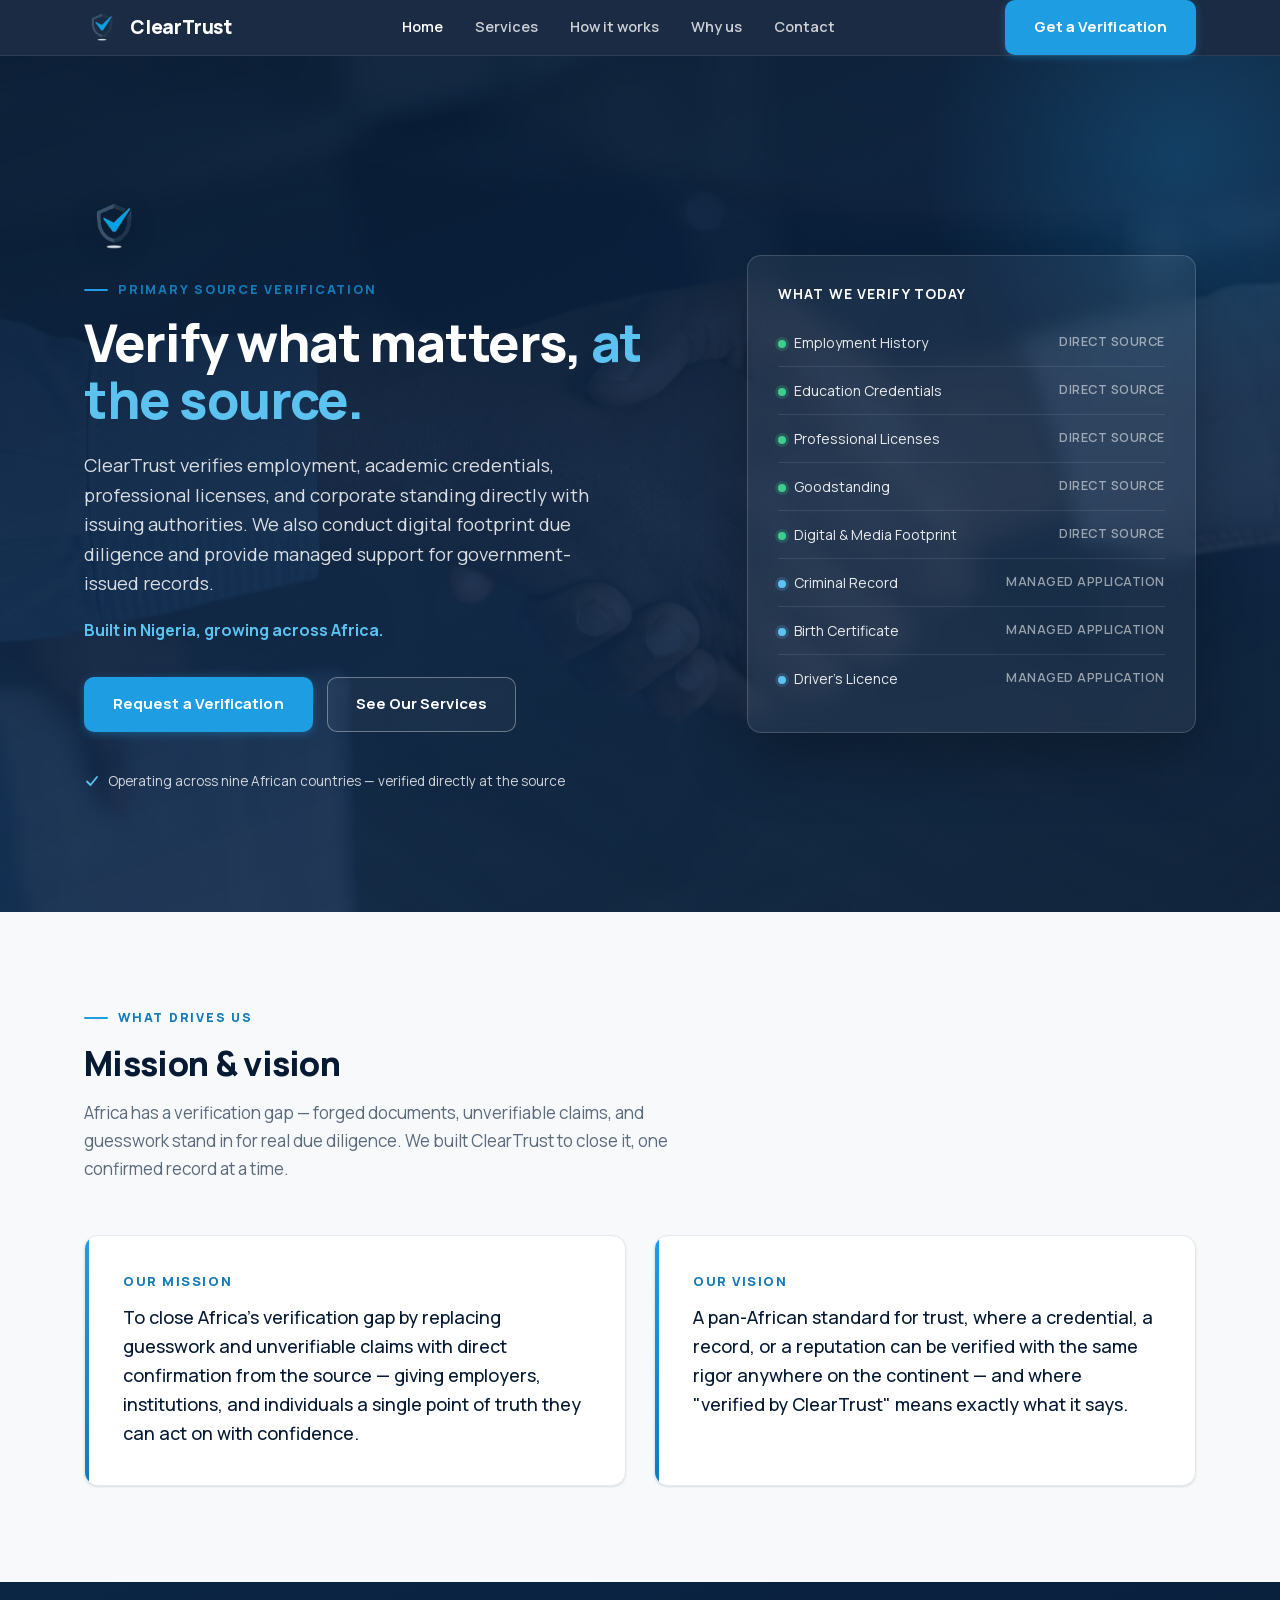
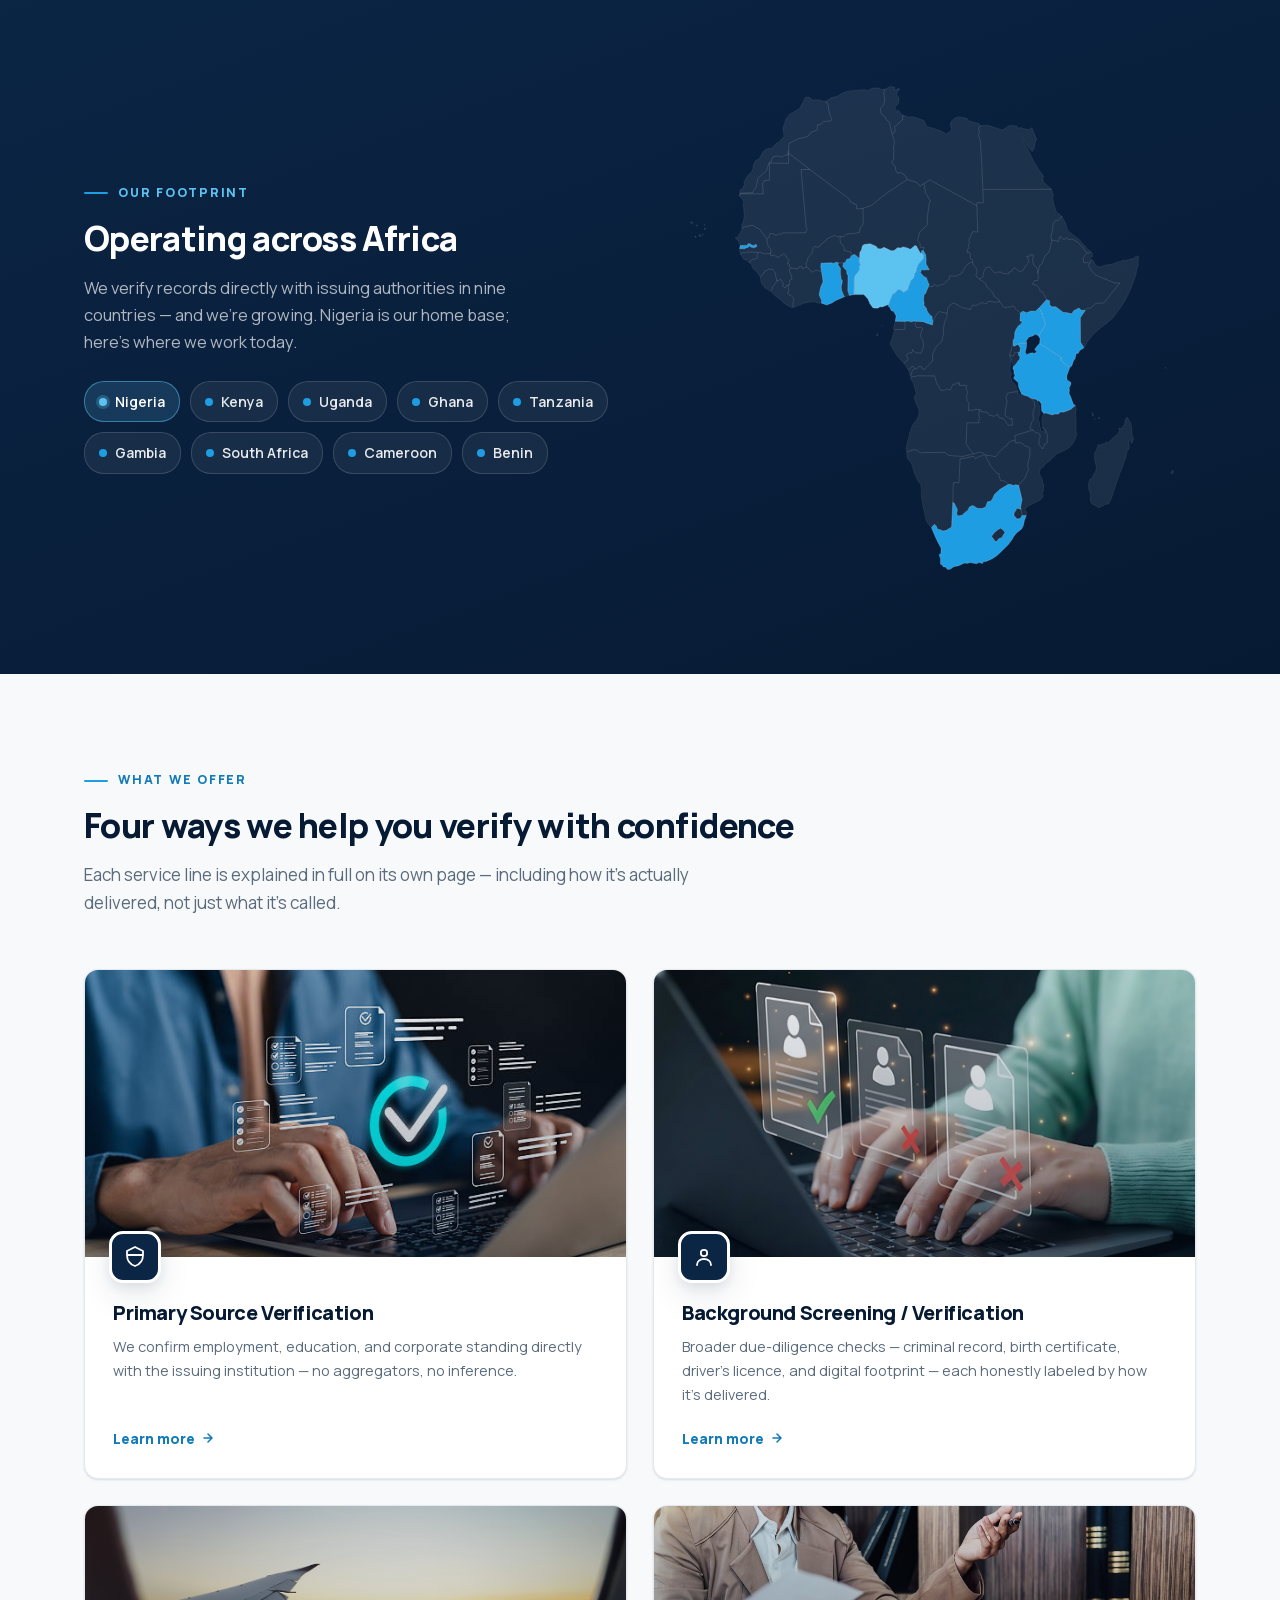
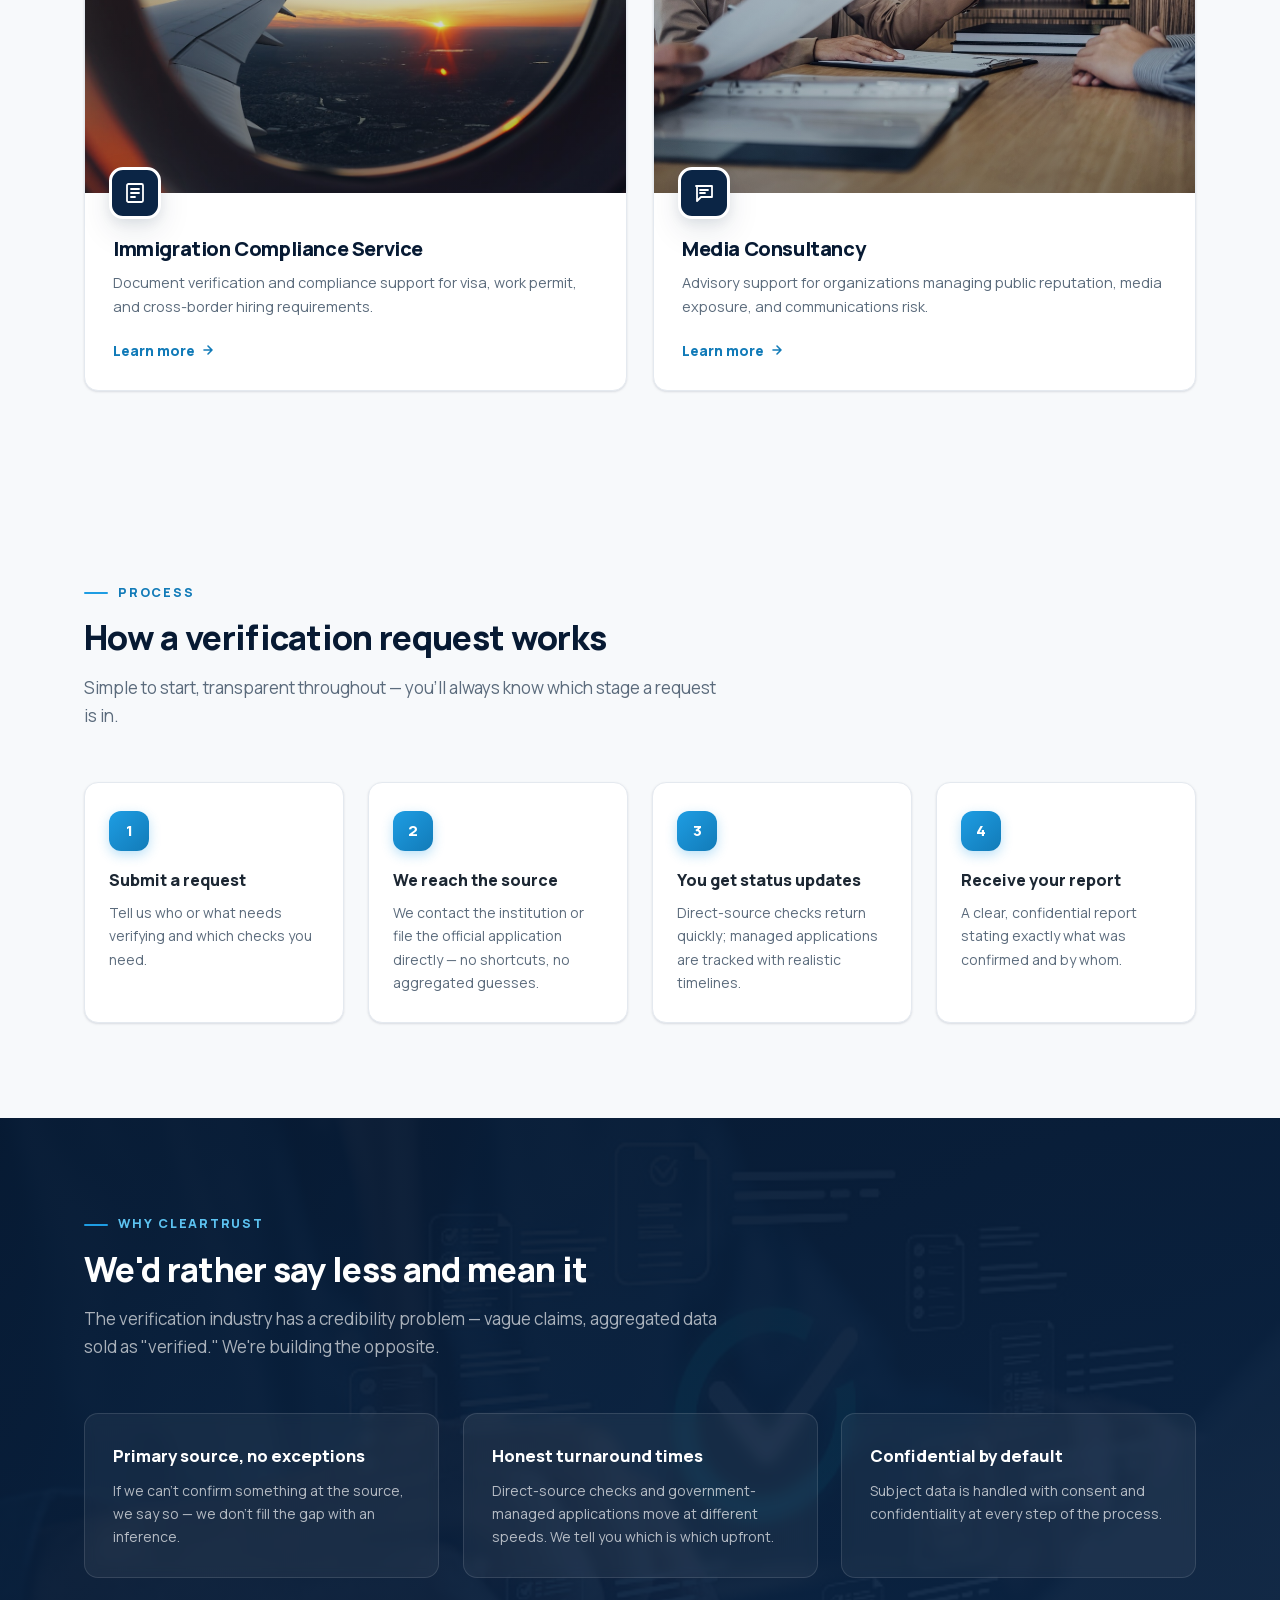
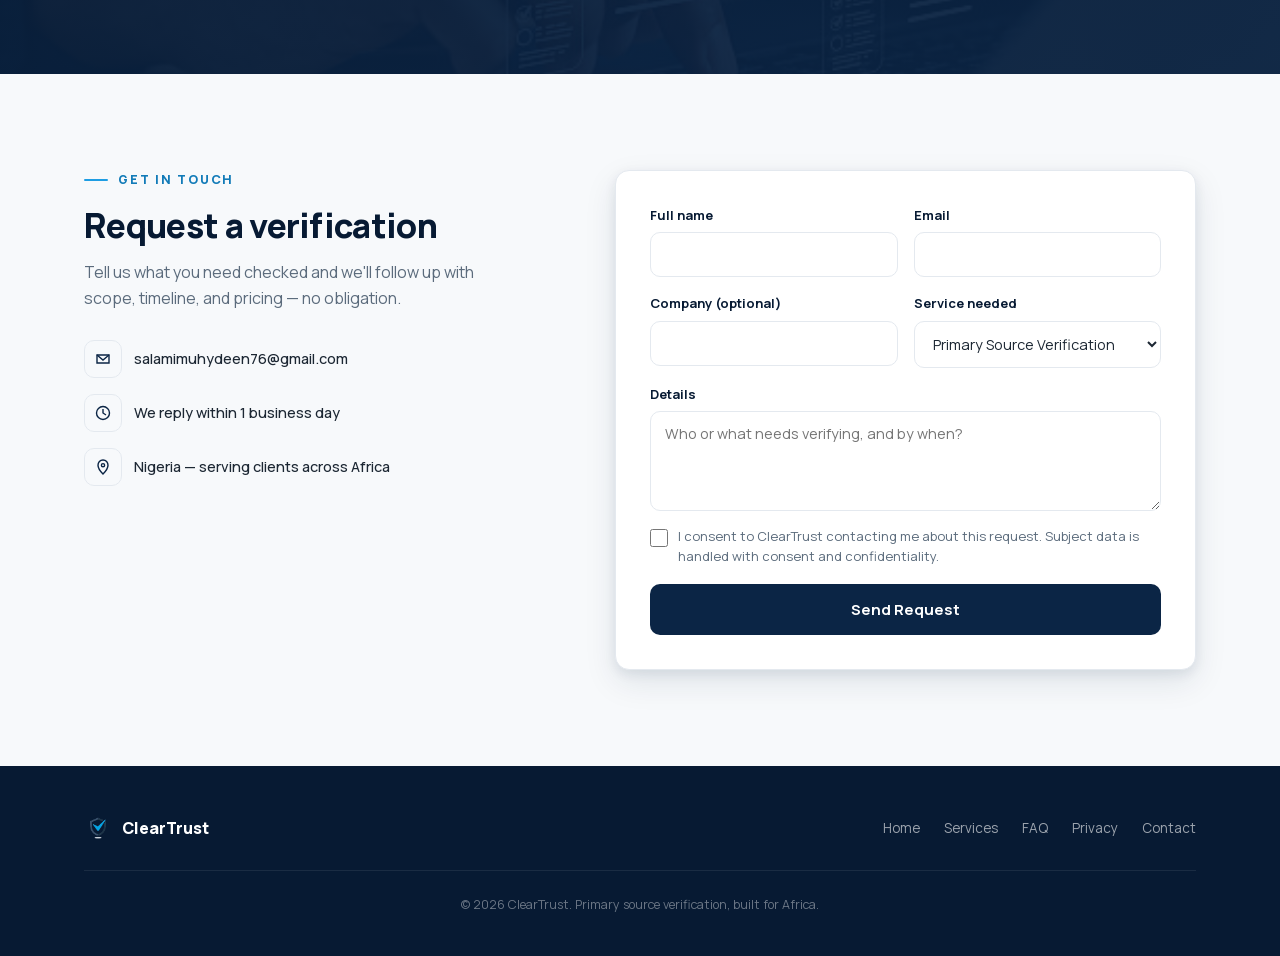
==== commit b2140bc4: "Rename Goodstanding/CAC to Goodstanding; Vehicle Logbook to Driver's Licence - Simplify the customer" ====
--- a/index.html
+++ b/index.html
@@ -94,11 +94,11 @@
       <div class="verify-row"><span><span class="status-dot status-live"></span>Employment History</span><span>Direct source</span></div>
       <div class="verify-row"><span><span class="status-dot status-live"></span>Education Credentials</span><span>Direct source</span></div>
       <div class="verify-row"><span><span class="status-dot status-live"></span>Professional Licenses</span><span>Direct source</span></div>
-      <div class="verify-row"><span><span class="status-dot status-live"></span>Goodstanding / CAC</span><span>Direct source</span></div>
+      <div class="verify-row"><span><span class="status-dot status-live"></span>Goodstanding</span><span>Direct source</span></div>
       <div class="verify-row"><span><span class="status-dot status-live"></span>Digital & Media Footprint</span><span>Direct source</span></div>
       <div class="verify-row"><span><span class="status-dot status-progress"></span>Criminal Record</span><span>Managed application</span></div>
       <div class="verify-row"><span><span class="status-dot status-progress"></span>Birth Certificate</span><span>Managed application</span></div>
-      <div class="verify-row"><span><span class="status-dot status-progress"></span>Vehicle Logbook</span><span>Managed application</span></div>
+      <div class="verify-row"><span><span class="status-dot status-progress"></span>Driver's Licence</span><span>Managed application</span></div>
     </div>
   </div>
 </section>
@@ -230,7 +230,7 @@
         <div class="icon-lg"><svg width="24" height="24" viewBox="0 0 24 24" fill="none"><circle cx="12" cy="8" r="3.2" stroke="#fff" stroke-width="1.8"/><path d="M5 20c0-3.5 3-6 7-6s7 2.5 7 6" stroke="#fff" stroke-width="1.8" stroke-linecap="round"/></svg></div>
         <div class="line-card-body">
           <h3>Background Screening / Verification</h3>
-        <p>Broader due-diligence checks — criminal record, birth certificate, vehicle logbook, and digital footprint — each honestly labeled by how it's delivered.</p>
+        <p>Broader due-diligence checks — criminal record, birth certificate, driver's licence, and digital footprint — each honestly labeled by how it's delivered.</p>
         <span class="learn-more">Learn more <svg width="14" height="14" viewBox="0 0 14 14" fill="none"><path d="M3 7h8M7 3l4 4-4 4" stroke="currentColor" stroke-width="1.6" stroke-linecap="round" stroke-linejoin="round"/></svg></span>
         </div>
       </a>
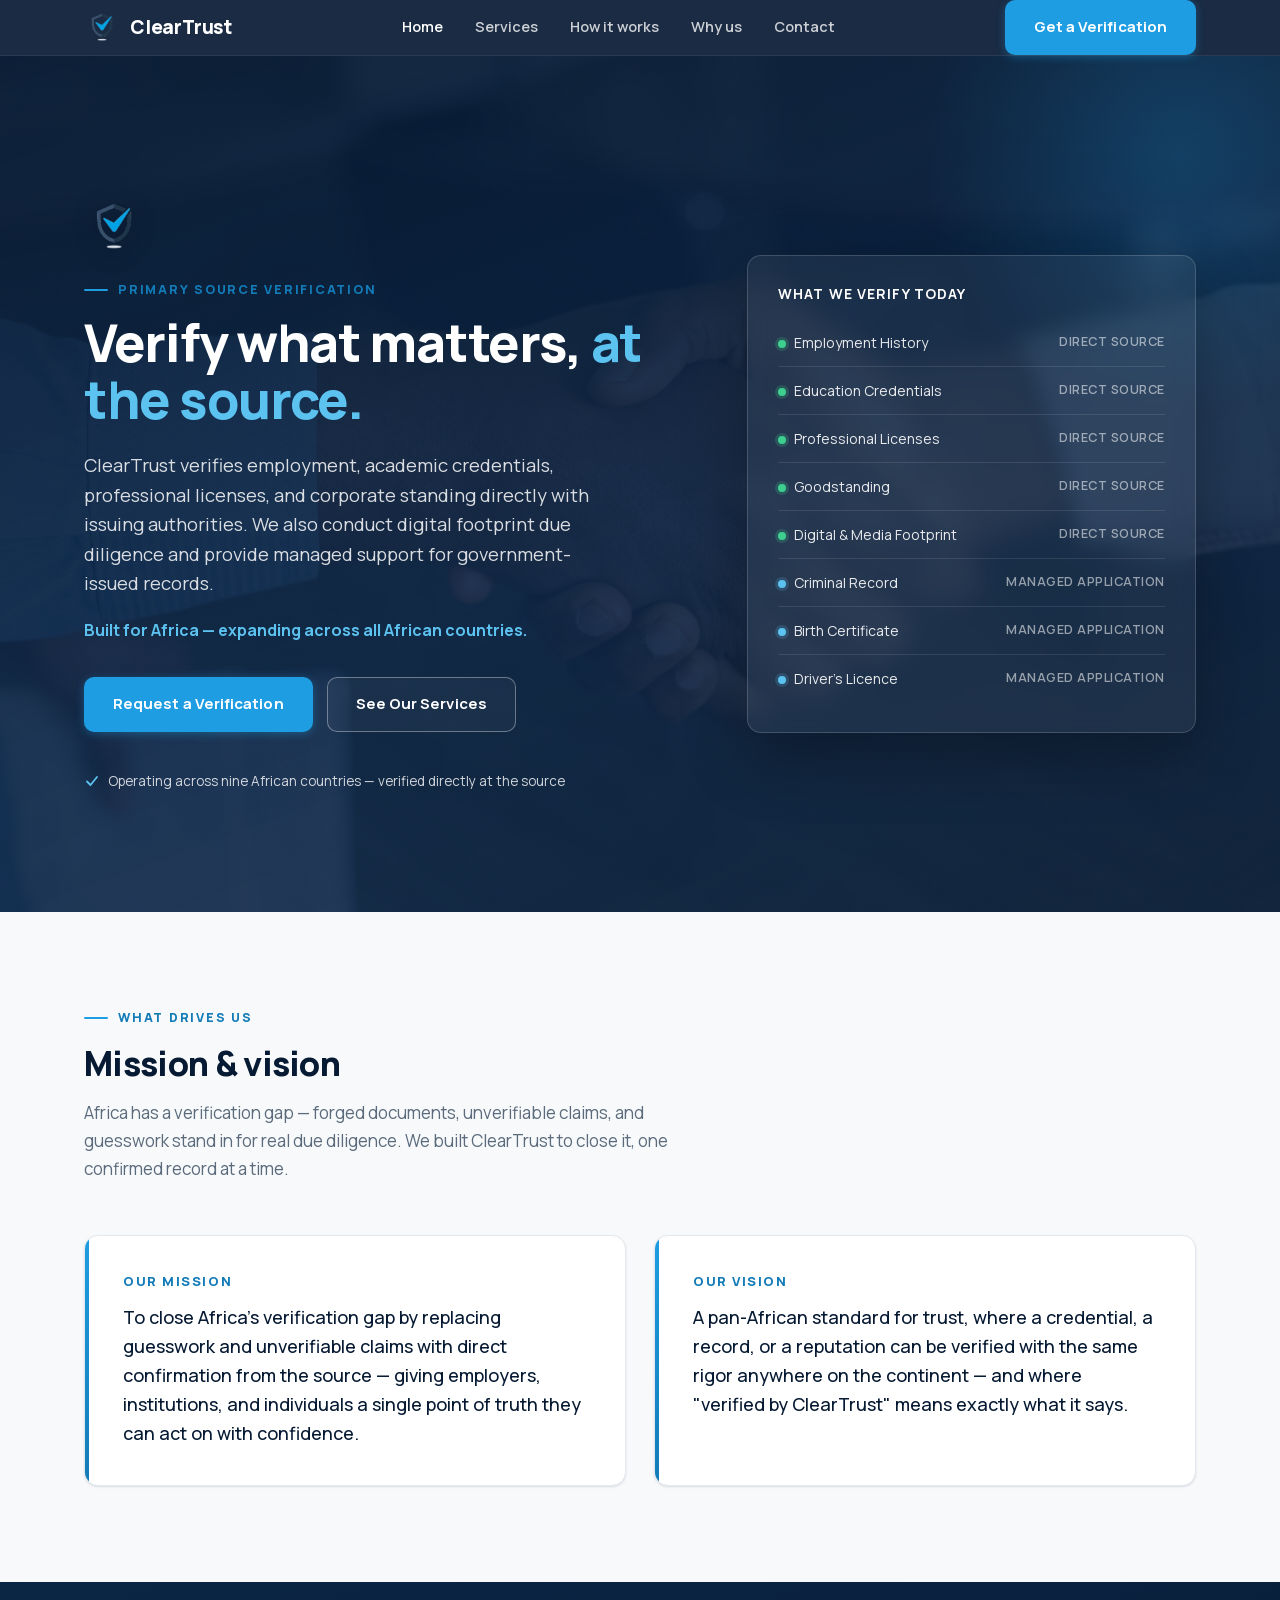
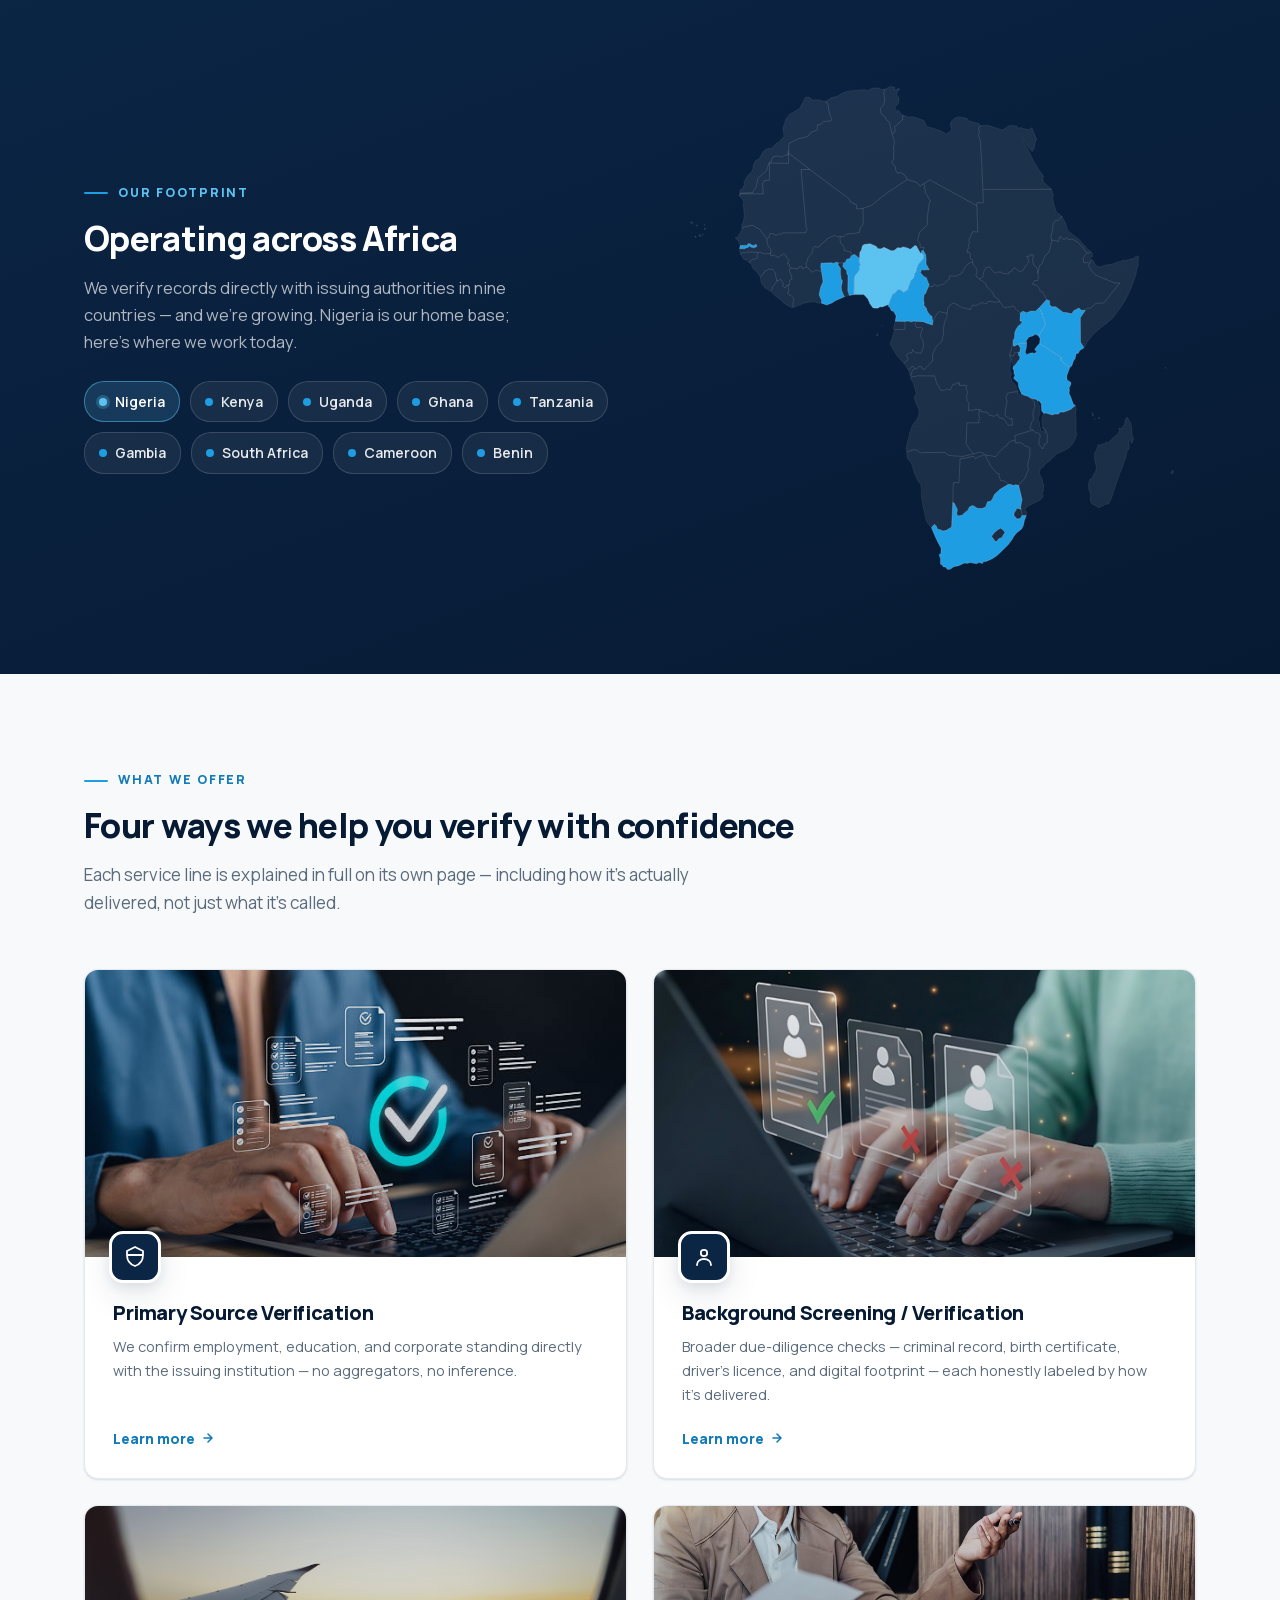
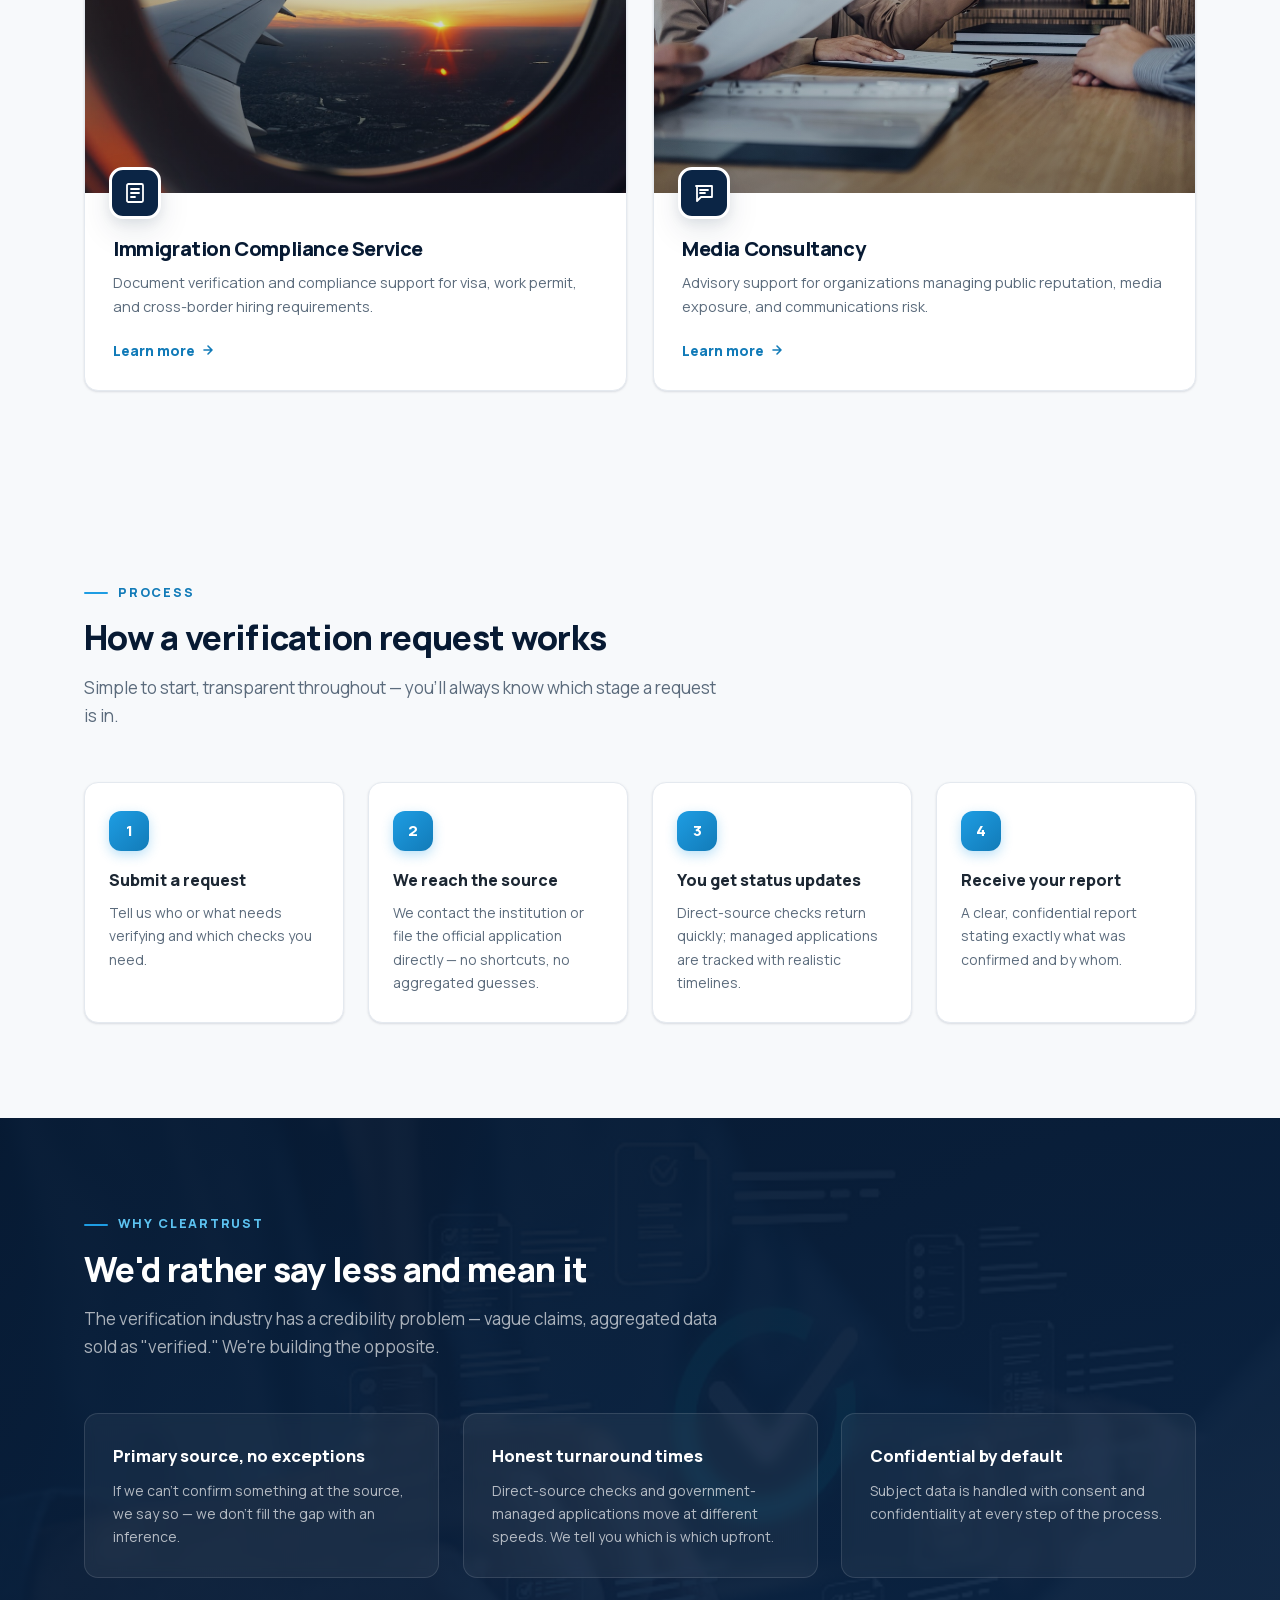
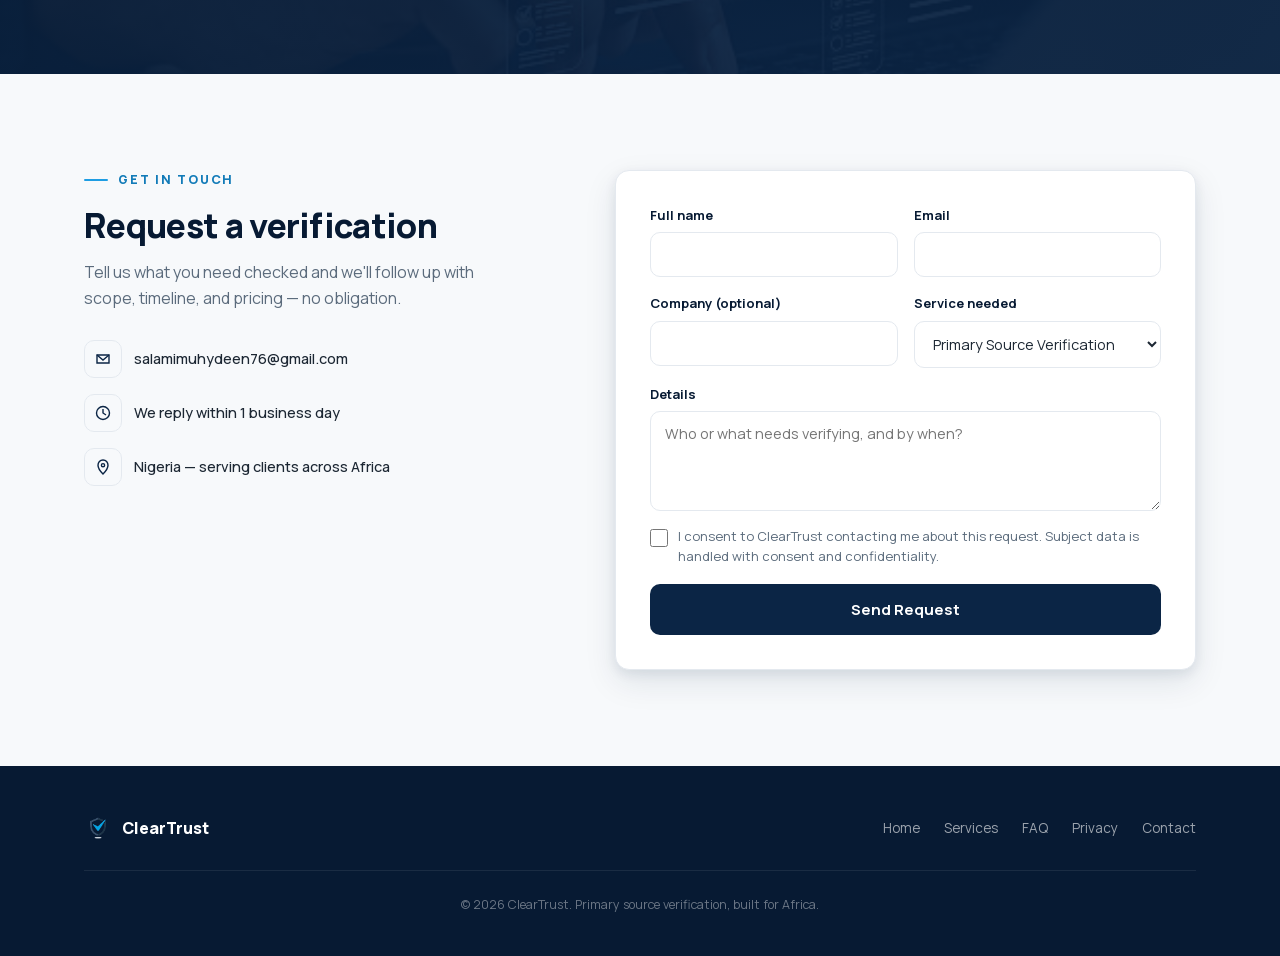
==== commit 00411354: "Update hero tagline and add country-name tooltips to the Africa map - Hero tagline: "Built in Nigeri" ====
--- a/index.html
+++ b/index.html
@@ -79,7 +79,7 @@
       <div class="eyebrow">Primary Source Verification</div>
       <h1>Verify what matters, <span>at the source.</span></h1>
       <p class="lead">ClearTrust verifies employment, academic credentials, professional licenses, and corporate standing directly with issuing authorities. We also conduct digital footprint due diligence and provide managed support for government-issued records.</p>
-      <p class="hero-tagline">Built in Nigeria, growing across Africa.</p>
+      <p class="hero-tagline">Built for Africa — expanding across all African countries.</p>
       <div class="hero-actions">
         <a href="index.html#contact" class="btn btn-primary">Request a Verification</a>
         <a href="services.html" class="btn btn-outline">See Our Services</a>
@@ -143,63 +143,63 @@
       <!-- Africa map derived from the simplemaps.com world map (MIT License, (c) 2015 Simplemaps.com / Pareto Software, LLC) -->
       <svg class="africa-map" viewBox="828.1 326.3 475.5 475.4" role="img" aria-label="Map of Africa highlighting the nine countries where ClearTrust operates" xmlns="http://www.w3.org/2000/svg">
 <g class="ct-base-layer">
-<path class="ct-base" d="m 1068.3,609.6 -16.6,-0.1 -1.9,0.7 -1.7,-0.1 -2.3,0.9 -0.5,1.2 2.8,4 1.1,4.3 1.6,6.1 -1.7,2.6 -0.3,1.3 1.3,3.8 1.5,3.9 1.6,2.2 0.3,3.6 -0.7,4.8 -1.8,2.8 -3.3,4.2 -1.3,2.6 -1.9,5.7 -0.3,2.7 -2,5.9 -0.9,5.5 0.5,4 2.7,-1.2 3.3,-1 3.6,0.1 3.2,2.9 0.9,-0.4 22.5,-0.3 3.7,3 13.4,0.9 10.3,-2.5 -3.5,-4 -3.6,-5.2 0.8,-20.3 11.6,0.1 -0.5,-2.2 0.9,-2.4 -0.9,-3 0.7,-3 -0.5,-2 -2.6,-0.4 -3.5,1 -2.4,-0.2 -1.4,0.6 0.5,-7.6 -1.9,-2.3 -0.3,-4 0.9,-3.8 -1.2,-2.4 0,-4 -6.8,0 0.5,-2.3 -2.9,0 -0.3,1.1 -3.4,0.3 -1.5,3.7 -0.9,1.6 -3,-0.9 -1.9,0.9 -3.7,0.5 -2.1,-3.3 -1.3,-2.1 -1.6,-3.8 -1.3,-4.7 z m -21.8,-1.3 0.2,-2.7 0.9,-1.7 2,-1.3 -2,-2.2 -1.8,1.1 -2.2,2.7 1.4,4.8 1.5,-0.7 z"/>
-<path class="ct-base" d="m 1148.2,590 -0.3,-2.5 0,0 -3,-0.4 -1.7,3.6 -3.5,-0.5 1.4,2.9 0.1,1.1 2,6.1 -0.1,0.3 0.6,-0.1 2.1,-2.3 2.2,-3.3 1.4,-1.4 0,-2 -1.2,-1.5 z"/>
-<path class="ct-base" d="m 978.8,477.2 -3.6,0 -1.4,-1.2 -3,0.9 -5.2,2.6 -1.1,2 -4.3,2.9 -0.8,1.6 -2.3,1.3 -2.7,-0.9 -1.6,1.6 -0.8,4.4 -4.5,5.2 0.2,2.2 -1.6,2.7 0.4,3.7 2.5,1.4 1,2.1 2.5,1.3 1.9,-1.6 2.7,-0.2 3.8,1.6 -0.8,-4.8 0.2,-3.6 9.7,-0.3 2.4,0.5 1.8,-1 2.6,0.5 4.9,0.1 1.9,-0.7 1.2,-2.8 2.7,-0.6 1.2,-1.9 0.1,-4.4 -6.4,-1.4 -0.2,-3.1 -3.1,-4.1 -0.8,-2.9 0.5,-3.1 z"/>
-<path class="ct-base" d="m 1116.7,685 -1,-0.5 -3.2,1.5 -1.6,0 -3.7,2.5 -2,-2.6 -8.6,2.2 -4.1,0.2 -0.9,22.7 -5.4,0.2 -0.6,18.5 1.4,1 3,6.1 -0.7,3.8 1.1,2.3 4,-0.7 2.8,-2.8 2.7,-1.9 1.5,-3.1 2.7,-1.5 2.3,0.8 2.5,1.8 4.4,0.3 3.6,-1.5 0.6,-2 1.2,-3 3,-0.5 1.7,-2.4 2,-4.3 5.2,-4.7 8,-4.7 -3.4,-2.9 -4.2,-0.9 -1.5,-4.1 0.1,-2.2 -2.3,-0.7 -6,-7 -1.6,-3.7 -1.1,-1.1 -1.9,-5.1 z"/>
-<path class="ct-base" d="m 1110.5,517.3 -0.5,-0.3 -2,-1.8 -0.3,-2 0.8,-2.6 0,-2.6 -3.3,-4 -0.7,-2.7 -3.5,1.1 -2.8,2.5 -4,7 -5.2,2.9 -5.4,-0.4 -1.6,0.6 0.6,2.3 -2.9,2.2 -2.3,2.5 -7.1,2.4 -1.4,-1.4 -0.9,-0.2 -1,1.7 -4.7,0.4 -2.7,6.5 -1.4,1.1 -0.4,5 0.6,2.7 -0.4,1.9 2.6,3.3 0.5,2.3 2.1,3.2 2.6,2.1 0.3,2.9 0.6,1.8 2.9,-5.9 3.3,-3.4 3.8,1.1 3.6,0.4 0.5,-4.5 2.2,-3.2 3,-2 4.6,2.1 3.6,2.4 4.1,0.6 4.2,1.2 1.6,-3.8 0.8,-0.5 2.6,0.6 6.2,-3.1 2.2,1.3 1.8,-0.2 0.9,-1.5 2,-0.6 4.3,0.7 3.6,0.1 1.8,-0.6 -0.9,-2.1 -4.2,-2.5 -1.5,-3.8 -2.4,-2.7 -3.8,-3.4 -0.1,-2 -3.1,-2.6 -3.8,-2.5 z"/>
-<path class="ct-base" d="m 946.5,506.2 -2.3,0.9 -1.3,0.8 -0.9,-2.7 -1.6,0.7 -1,-0.1 -1,1.9 -4.3,-0.1 -1.6,-1 -0.7,0.6 -1.1,0.5 -0.5,2.2 1.3,2.6 1.3,5.1 -2,0.8 -0.6,0.9 0.4,1.2 -0.3,2.8 -0.9,0 -0.3,1.8 0.6,3.1 -1.2,2.8 1.6,1.8 1.8,0.4 2.3,2.7 0.2,2.5 -0.5,0.8 -0.5,5.2 1.1,0.2 5.6,-2.4 3.9,-1.8 6.6,-1.1 3.6,-0.1 3.9,1.3 2.6,-0.1 0.2,-2.5 -2.4,-5.5 1.5,-7.2 2.3,-5.3 -1.4,-9.1 -3.8,-1.6 -2.7,0.2 -1.9,1.6 -2.5,-1.3 -1,-2.1 -2.5,-1.4 z"/>
-<path class="ct-base" d="m 1124.9,539.4 -4.3,-0.7 -2,0.6 -0.9,1.5 -1.8,0.2 -2.2,-1.3 -6.2,3.1 -2.6,-0.6 -0.8,0.5 -1.6,3.8 -4.2,-1.2 -4.1,-0.6 -3.6,-2.4 -4.6,-2.1 -3,2 -2.2,3.2 -0.5,4.5 -0.3,3.8 -1.6,3.4 -1.1,4 -0.7,5.6 0.3,3.6 -0.9,2.2 -0.2,2.4 -0.6,2 -3.7,3.1 -2.6,3.2 -2.5,6.2 0.2,5.3 -1.4,2 -3.3,3.1 -3.4,4 -2,-1.1 -0.4,-1.8 -3.1,-0.1 -1.9,2.4 -1.5,-0.6 -2,1.3 -0.9,1.7 -0.2,2.7 -1.5,0.7 0.8,2 2.3,-0.9 1.7,0.1 1.9,-0.7 16.6,0.1 1.3,4.7 1.6,3.8 1.3,2.1 2.1,3.3 3.7,-0.5 1.9,-0.9 3,0.9 0.9,-1.6 1.5,-3.7 3.4,-0.3 0.3,-1.1 2.9,0 -0.5,2.3 6.8,0 0,4 1.2,2.4 -0.9,3.8 0.3,4 1.9,2.3 -0.5,7.6 1.4,-0.6 2.4,0.2 3.5,-1 2.6,0.4 1.9,0.1 0.3,2 2.6,-0.1 3.5,0.6 1.8,2.8 4.5,0.9 3.4,-2 1.2,3.4 4.3,0.8 2,2.8 2.1,3.5 4.3,0 -0.3,-6.9 -1.5,1.2 -3.9,-2.5 -1.4,-1.1 0.8,-6.4 1.2,-7.5 -1.2,-2.8 1.6,-4.1 1.6,-0.7 7.5,-1.1 1,0.3 0.2,-1.1 -1.5,-1.7 -0.7,-3.5 -3.4,-3.5 -1.8,-4.5 1,-2.7 -1.5,-3.6 1.1,-10.2 0.1,0.1 -0.1,-1.1 -1.4,-2.9 0.6,-3.5 0.8,-0.4 0.2,-3.8 1.6,-1.8 0.1,-4.8 1.3,-2.4 0.3,-5.1 1.2,-3 2.1,-3.3 2.2,-1.7 1.8,-2.3 -2.3,-0.8 0.3,-7.5 0,0 -5,-4.2 -1.4,-2.7 -3.1,1.3 -2.6,-0.4 -1.5,1.1 -2.5,-0.8 -3.5,-5.2 -1.8,0.6 -3.6,-0.1 z"/>
-<path class="ct-base" d="m 1080.3,549.9 -3.6,-0.4 -3.8,-1.1 -3.3,3.4 -2.9,5.9 -0.4,3.5 -4.5,-1.5 -4.5,-1.7 -7.1,-0.3 -0.4,2.8 1.5,3.3 4.2,-0.5 1.4,1.2 -2.4,7.4 2.7,3.8 0.6,4.9 -0.8,4.3 -1.7,3 -4.9,-0.3 -3,-3 -0.5,2.8 -3.8,0.8 -1.9,1.6 2.1,4.2 -4.3,3.5 4.6,6.7 2.2,-2.7 1.8,-1.1 2,2.2 1.5,0.6 1.9,-2.4 3.1,0.1 0.4,1.8 2,1.1 3.4,-4 3.3,-3.1 1.4,-2 -0.2,-5.3 2.5,-6.2 2.6,-3.2 3.7,-3.1 0.6,-2 0.2,-2.4 0.9,-2.2 -0.3,-3.6 0.7,-5.6 1.1,-4 1.6,-3.4 0.3,-3.8 z"/>
-<path class="ct-base" d="m 1217.8,499.2 -2.5,-1.7 3.1,-1.5 0.1,-2.7 -1.4,-1.9 -1.6,1.5 -2.4,-0.5 -1.9,2.8 -1.8,3 0.5,1.7 0.2,2 3.1,0.1 1.3,-0.5 1.3,1.1 2,-3.4 z"/>
-<path class="ct-base" d="m 1021,336.9 -3.6,0.4 -2.2,-1.5 -5.6,0 -4.9,2.6 -2.7,-1 -8.7,0.5 -8.9,1.2 -5,2 -3.4,2.6 -5.7,1.2 -5.1,3.5 2,4.1 0.3,3.9 1.8,6.7 1.4,1.4 -1,2.5 -7,1 -2.5,2.4 -3.1,0.5 -0.3,4.7 -6.3,2.5 -2.1,3.2 -4.4,1.7 -5.4,1 -8.9,4.7 -0.1,7.5 0,0.4 -0.1,1.2 20.3,15.5 18.4,13.9 18.6,13.8 1.3,3 3.4,1.8 2.6,1.1 0.1,4 6.1,-0.6 7.8,-2.8 15.8,-12.5 18.6,-12.2 -2.5,-4 -4.3,-2.9 -2.6,1.2 -2,-3.6 -0.2,-2.7 -3.4,-4.7 2.1,-2.6 -0.5,-4 0.6,-3.5 -0.5,-2.9 0.9,-5.2 -0.4,-3 -1.9,-5.6 -2.6,-11.3 -3.4,-2.6 0,-1.5 -4.5,-3.8 -0.6,-4.8 3.2,-3.6 1.1,-5.3 -1,-6.2 1,-3.3 z"/>
-<path class="ct-base" d="m 1129.7,374.8 -5.5,-1.9 -5.3,-1.7 -7.1,0.2 -1.8,3 1.1,2.7 -1.2,3.9 2,5.1 1.3,22.7 1,23.4 22.1,0 21.4,0 21.8,0 -1,-1.3 -6.8,-5.7 -0.4,-4.2 1,-1.1 -5.3,-7 -2,-3.6 -2.3,-3.5 -4.8,-9.9 -3.9,-6.4 -2.8,-6.7 0.5,-0.6 4.6,9.1 2.7,2.9 2,2 1.2,-1.1 1.2,-3.3 0.7,-4.8 1.3,-2.5 -0.7,-1.7 -3.9,-9.2 0,0 -2.5,1.6 -4.2,-0.4 -4.4,-1.5 -1.1,2.1 -1.7,-3.2 -3.9,-0.8 -4.7,0.6 -2.1,1.8 -3.9,2 -2.6,-1 z"/>
-<path class="ct-base" d="m 1198.1,474 -3.2,-3.1 -1.8,-5.9 -3.7,-7.3 -2.6,3.6 -4,1 -1.6,2 -0.4,4.2 -1.9,9.4 0.7,2.5 6.5,1.3 1.5,-4.7 3.5,2.9 3.2,-1.5 1.4,1.3 3.9,0.1 4.9,2.5 1.6,2.2 2.5,2.1 2.5,3.7 2,2.1 2.4,0.5 1.6,-1.5 -2.8,-1.9 -1.9,-2.2 -3.2,-3.7 -3.2,-3.6 -7.9,-6 z"/>
-<path class="ct-base" d="m 1187.6,477 -1.5,4.7 -6.5,-1.3 -0.7,5.5 -2.1,6.2 -3.2,3.2 -2.3,4.8 -0.5,2.6 -2.6,1.8 -1.4,6.7 0,0.7 0.2,5 -0.8,2 -3,0.1 -1.8,3.6 3.4,0.5 2.9,3.1 1,2.5 2.6,1.5 3.5,6.9 2.9,1.1 0,3.6 2,2.1 3.9,0 7.2,5.4 1.8,0 1.3,-0.1 1.2,0.7 3.8,0.5 1.6,-2.7 5.1,-2.6 2.3,2.1 3.8,0 1.5,-2 3.6,-0.1 4.9,-4.5 7.4,-0.3 15.4,-19.1 -4.8,0.1 -18.5,-7.6 -2.2,-2.2 -2.1,-3.1 -2.2,-3.5 1.1,-2.3 -1.3,-1.1 -1.3,0.5 -3.1,-0.1 -0.2,-2 -0.5,-1.7 1.8,-3 1.9,-2.8 -2,-2.1 -2.5,-3.7 -2.5,-2.1 -1.6,-2.2 -4.9,-2.5 -3.9,-0.1 -1.4,-1.3 -3.2,1.5 -3.5,-2.9 z"/>
-<path class="ct-base" d="m 1050.2,557.7 -0.7,-0.3 -3.4,0.8 -3.4,-0.8 -2.6,0.4 0,7.6 -8.2,0 -1.9,0.3 -1.1,4.8 -1.3,4.6 -1.3,2 -0.2,2.1 3.4,6.6 3.7,5.3 5.8,6.4 4.3,-3.5 -2.1,-4.2 1.9,-1.6 3.8,-0.8 0.5,-2.8 3,3 4.9,0.3 1.7,-3 0.8,-4.3 -0.6,-4.9 -2.7,-3.8 2.4,-7.4 -1.4,-1.2 -4.2,0.5 -1.5,-3.3 0.4,-2.8 z"/>
-<path class="ct-base" d="m 912.4,493 -0.8,0.4 -3,-0.5 -0.4,0.7 -1.3,0.1 -4,-1.5 -2.7,-0.1 -0.1,2.1 -0.6,0.7 0.4,2.1 -0.8,0.9 -1.3,0 -1.4,1 -1.7,-0.1 -2.6,3.1 1.6,1.1 0.8,1.4 0.7,2.8 1.3,1.2 1.5,0.9 2.1,2.5 2.4,3.7 3,-2.8 0.7,-1.7 1,-1.4 1.5,-0.2 1.3,-1.2 4.5,0 1.5,2.3 1.2,2.7 -0.2,1.8 0.9,1.7 0,2.3 1.5,-0.3 1.2,-0.2 1.5,-0.7 2.3,3.9 -0.4,2.6 1.1,1.3 1.6,0.1 1.1,-2.6 1.6,0.2 0.9,0 0.3,-2.8 -0.4,-1.2 0.6,-0.9 2,-0.8 -1.3,-5.1 -1.3,-2.6 0.5,-2.2 1.1,-0.5 -1.7,-1.8 0.3,-1.9 -0.7,-0.7 -1.2,0.6 0.2,-2.1 1.2,-1.6 -2.3,-2.7 -0.6,-1.7 -1.3,-1.4 -1.1,-0.2 -1.3,0.9 -1.8,0.8 -1.6,1.4 -2.4,-0.5 -1.5,-1.6 -0.9,-0.2 -1.5,0.8 -0.9,0 -0.3,-2.3 z"/>
-<path class="ct-base" d="m 900.2,492.1 -10.3,-0.3 -1.5,0.7 -1.8,-0.2 -3,1.1 0.3,1.3 1.7,1.4 0,0.9 1.2,1.8 2.4,0.5 2.9,2.6 2.6,-3.1 1.7,0.1 1.4,-1 1.3,0 0.8,-0.9 -0.4,-2.1 0.6,-0.7 0.1,-2.1 z"/>
-<path class="ct-base" d="m 1040.1,557.8 -9.2,-0.2 -1.9,7.2 1,0.9 1.9,-0.3 8.2,0 0,-7.6 z"/>
-<path class="ct-base" d="m 929.4,523.3 -1.6,-0.2 -1.1,2.6 -1.6,-0.1 -1.1,-1.3 0.4,-2.6 -2.3,-3.9 -1.5,0.7 -1.2,0.2 -2.6,3 -2.6,3.4 -0.3,1.9 -1.3,2 3.7,4.1 4.8,3.5 5.1,4.8 5.7,3.1 1.5,-0.1 0.5,-5.2 0.5,-0.8 -0.2,-2.5 -2.3,-2.7 -1.8,-0.4 -1.6,-1.8 1.2,-2.8 -0.6,-3.1 0.3,-1.8 z"/>
-<path class="ct-base" d="m 1111.8,371.4 -1.5,-2.1 -5.4,-0.8 -1.8,-1.1 -2,0 -2,-2.8 -7.3,-1.3 -3.6,0.8 -3.7,3 -1.5,3.1 1.5,4.8 -2.4,3 -2.5,1.6 -5.9,-3.1 -7.7,-2.7 -4.9,-1.2 -2.8,-5.7 -7.2,-2.8 -4.5,-1.1 -2.2,0.6 -6.4,-2.2 -0.1,4.9 -2.6,1.8 -1.5,2 -3.7,2.5 0.7,2.6 -0.4,2.7 -2.6,1.4 1.9,5.6 0.4,3 -0.9,5.2 0.5,2.9 -0.6,3.5 0.5,4 -2.1,2.6 3.4,4.7 0.2,2.7 2,3.6 2.6,-1.2 4.3,2.9 2.5,4 8.8,2.8 3.1,3.5 3.9,-2.4 5.4,-3.5 22.3,12.2 22.4,12.2 0,-2.7 6.3,0 -0.5,-12.7 -1,-23.4 -1.3,-22.7 -2,-5.1 1.2,-3.9 -1.1,-2.7 1.8,-3 z"/>
-<path class="ct-base" d="m 1128.1,766.5 1.1,-2 3.1,-1 1.1,-2.1 1.9,-3.1 -1.7,-1.9 -2.3,-2 -2.6,1.3 -3.1,2.5 -3.2,4 3.7,4.9 2,-0.6 z"/>
-<path class="ct-base" d="m 965.2,348.4 -2.3,-0.1 -5.5,-1.4 -5,0.4 -3.1,-2.7 -3.9,0 -1.8,3.9 -3.7,6.7 -4,2.6 -5.4,2.9 -3.5,4.3 -0.9,3.4 -2.1,5.4 1.1,7.9 -4.7,5.3 -2.7,1.7 -4.4,4.4 -5.1,0.7 -2.8,2.4 -0.1,0.1 -3.6,6.5 -3.7,2.3 -2.1,4 -0.2,3.3 -1.6,3.8 -1.9,1 -3.1,4 -2,4.5 0.3,2.2 -1.9,3.3 -2.2,1.7 -0.3,3 0.1,0 12.4,-0.5 0.7,-2.3 2.3,-2.9 2,-8.8 7.8,-6.8 2.8,-8.1 1.7,-0.4 1.9,-5 4.6,-0.7 1.9,0.9 2.5,0 1.8,-1.5 3.4,-0.2 -0.1,-3.4 0,0 0.8,0 0.1,-7.5 8.9,-4.7 5.4,-1 4.4,-1.7 2.1,-3.2 6.3,-2.5 0.3,-4.7 3.1,-0.5 2.5,-2.4 7,-1 1,-2.5 -1.4,-1.4 -1.8,-6.7 -0.3,-3.9 -2,-4.1 z"/>
-<path class="ct-base" d="m 1255.7,658.4 -1.1,-4.2 -1.4,-2.7 -1.8,-2.7 -2,2.8 -0.3,3.8 -3.3,4.5 -2.3,-0.8 0.6,2.7 -1.8,3.2 -4.8,3.9 -3.4,3.7 -2.4,0 -2.2,1.2 -3.1,1.3 -2.8,0.2 -1,4.1 -2.2,3.5 0.1,5.9 0.8,4 1.1,3 -0.8,4.1 -2.9,4.8 -0.2,2.1 -2.6,1.1 -1.3,4.6 0.2,4.6 1.6,5 -0.1,5.7 1.2,3.3 4.2,2.3 3,1.7 5,-2.7 4.6,-1.5 3.1,-7.4 2.8,-8.9 4.3,-12 3.3,-8.8 2.7,-7.4 0.8,-5.4 1.6,-1.5 0.7,-2.7 -0.8,-4.7 1.2,-1.9 1.6,3.8 1.1,-1.9 0.8,-3.1 -1.3,-2.9 -0.5,-7.7 z"/>
-<path class="ct-base" d="m 1000.3,450.3 -6.1,0.6 -0.1,-4 -2.6,-1.1 -3.4,-1.8 -1.3,-3 -18.6,-13.8 -18.4,-13.9 -8.4,0.1 2.4,27.4 2.4,27.5 1,0.8 -1.3,4.4 -22.3,0.1 -0.9,1.4 -2.1,-0.4 -3.2,1.3 -3.8,-1.8 -1.8,0.2 -1,3.7 -1.9,1.2 0.2,3.9 1.1,3.7 2.1,1.8 0.4,2.4 -0.3,2 0.3,2.3 0.9,0 1.5,-0.8 0.9,0.2 1.5,1.6 2.4,0.5 1.6,-1.4 1.8,-0.8 1.3,-0.9 1.1,0.2 1.3,1.4 0.6,1.7 2.3,2.7 -1.2,1.6 -0.2,2.1 1.2,-0.6 0.7,0.7 -0.3,1.9 1.7,1.8 0.7,-0.6 1.6,1 4.3,0.1 1,-1.9 1,0.1 1.6,-0.7 0.9,2.7 1.3,-0.8 2.3,-0.9 -0.4,-3.7 1.6,-2.7 -0.2,-2.2 4.5,-5.2 0.8,-4.4 1.6,-1.6 2.7,0.9 2.3,-1.3 0.8,-1.6 4.3,-2.9 1.1,-2 5.2,-2.6 3,-0.9 1.4,1.2 3.6,0 3.6,-0.3 2,-2.2 7.6,-0.6 4.9,-1 0.5,-3.9 3,-4.3 -0.1,-14.6 z"/>
-<path class="ct-base" d="m 1203,640.7 -0.8,-2.9 0,0 0,0 -4.6,3.7 -6.2,2.5 -3.3,-0.1 -2.1,1.9 -3.9,0.1 -1.4,0.8 -6.7,-1.8 -2.1,0.3 -1.6,6 0.7,7.3 0.3,0 1.9,2 2.2,4.6 0.1,8.2 -2.5,1.3 -1.9,4.5 -3.4,-4 -0.2,-4.5 1.3,-2.9 -0.3,-2.6 -2.1,-1.6 -1.6,0.6 -3,-3 -17.1,5.2 0.3,4.5 0.3,2.4 4.6,-0.1 2.6,1.3 1.1,1.6 2.6,0.5 2.8,2 -0.3,8.1 -1.3,4.4 -0.5,4.7 0.8,1.9 -0.8,3.7 -0.9,0.6 -1.6,4.6 -6.2,7.2 2.2,9 1.1,4.5 -1.4,7.1 0.4,2.3 0.6,2.9 0.3,2.8 4.1,0 0.7,-3.3 -1.4,-0.5 -0.3,-2.6 2.6,-2.4 6.8,-3.4 4.6,-2.2 2.5,-2.3 0.9,-2.6 -1.2,-1.1 1.1,-3 0.5,-6.2 -1,0.3 0,-1.9 -0.8,-3.7 -2.4,-4.8 0.7,-4.6 2.3,-1.4 4.1,-4.6 2.2,-1.1 6.7,-6.8 6.4,-3.1 5.2,-2.5 3.7,-3.9 2.4,-4.4 1.9,-4.6 -0.9,-3.1 0.2,-9.9 -0.4,-5.6 0.4,-6.3 z"/>
-<path class="ct-base" d="m 949.8,413.3 -20.3,-15.5 -0.2,9.7 -17.9,-0.3 -0.2,16.3 -5.2,0.5 -1.4,3.3 0.9,9.2 -21.6,-0.1 -1.2,2.2 2.8,2.7 1.4,3 -0.7,3.2 0.6,3.2 0.5,6.3 -0.8,5.9 -1.7,3.2 0.4,3.4 2,-2 2.7,0.5 2.8,-1.4 3.1,0 2.6,1.8 3.7,1.7 3.2,4.7 3.6,4.4 1.9,-1.2 1,-3.7 1.8,-0.2 3.8,1.8 3.2,-1.3 2.1,0.4 0.9,-1.4 22.3,-0.1 1.3,-4.4 -1,-0.8 -2.4,-27.5 -2.4,-27.4 8.4,-0.1 z"/>
-<path class="ct-base" d="m 1169.2,661.5 0.1,-2.3 -1.2,-1.9 0.1,-2.8 -1.5,-4.7 1.7,-3.5 -0.1,-7.7 -1.9,-4.1 0.2,-0.7 0,0 -1.1,-1.7 -5.4,-1.2 2.6,2.8 1.2,5.4 -1,1.8 -1.2,5.1 0.9,5.3 -1.8,2.2 -1.9,5.9 2.9,1.7 3,3 1.6,-0.6 2.1,1.6 0.3,2.6 -1.3,2.9 0.2,4.5 3.4,4 1.9,-4.5 2.5,-1.3 -0.1,-8.2 -2.2,-4.6 -1.9,-2 -0.3,0 0,0.8 1.1,0.3 1,3.4 -0.2,0.8 -1.9,-2.5 -1,1.6 -0.8,-1.4 z"/>
-<path class="ct-base" d="m 1105.4,683.7 -10.3,2.5 -13.4,-0.9 -3.7,-3 -22.5,0.3 -0.9,0.4 -3.2,-2.9 -3.6,-0.1 -3.3,1 -2.7,1.2 0.2,4.9 4.4,6.2 1.1,4 2.8,7.7 2.7,5.2 2.1,2.6 0.6,3.5 0,7.6 1.6,9.8 1.2,4.6 1,6.2 1.9,4.7 3.9,4.8 2.7,-3.2 2.1,1.8 0.8,2.7 2.4,0.5 3.3,1.2 2.9,-0.5 5,-3.2 1.1,-23.6 0.6,-18.5 5.4,-0.2 0.9,-22.7 4.1,-0.2 8.6,-2.2 2,2.6 3.7,-2.5 1.6,0 3.2,-1.5 0,-0.5 -2.1,-1.4 -3.6,-0.4 -4.6,1.5 z"/>
-<path class="ct-base" d="m 1051.3,425.6 -8.8,-2.8 -18.6,12.2 -15.8,12.5 -7.8,2.8 0.1,14.6 -3,4.3 -0.5,3.9 -4.9,1 -7.6,0.6 -2,2.2 -3.6,0.3 -0.5,3.1 0.8,2.9 3.1,4.1 0.2,3.1 6.4,1.4 -0.1,4.4 1.9,-1.9 2,0 4.3,3.7 0.3,-5.7 1.6,-2.6 0.8,-3.6 1.4,-1.4 6,-0.8 5.6,2.4 2.1,2.4 2.9,0.1 2.6,-1.5 6.8,3.3 2.8,-0.2 3.3,-2.7 3.3,0.2 1.6,-0.9 3,0.4 4.3,1.8 4.3,-3.5 1.3,0.2 3.9,7 1,-0.2 0.2,-2 1.6,-0.4 0.5,-2.9 -3.6,-0.2 0,-4.1 -2.4,-2.3 2.3,-8.4 6.9,-6 0.2,-8.3 1.8,-12.9 1.1,-2.7 -2.3,-2.2 -0.2,-2.1 -2,-1.6 -1.6,-9.9 -3.9,2.4 -3.1,-3.5 z"/>
-<path class="ct-base" d="m 1147.6,579.4 -3.3,1.9 -1.4,-0.6 -1.6,1.8 -0.2,3.8 -0.8,0.4 -0.6,3.5 3.5,0.5 1.7,-3.6 3,0.4 0,0 1.6,-0.8 0.4,-3.7 -2.3,-3.6 z"/>
-<path class="ct-base" d="m 929.6,396.2 -0.8,0 0,0 0.1,3.4 -3.4,0.2 -1.8,1.5 -2.5,0 -1.9,-0.9 -4.6,0.7 -1.9,5 -1.7,0.4 -2.8,8.1 -7.8,6.8 -2,8.8 -2.3,2.9 -0.7,2.3 -12.4,0.5 -0.1,0 -0.3,2.7 1.2,-2.2 21.6,0.1 -0.9,-9.2 1.4,-3.3 5.2,-0.5 0.2,-16.3 17.9,0.3 0.2,-9.7 0.1,-1.2 0,-0.4 z"/>
-<path class="ct-base" d="m 1180.8,468.5 0.4,-4.2 1.6,-2 4,-1 2.6,-3.6 -3.1,-2.4 -2.2,-1.6 -2.5,-7.6 -1.1,-6.5 1.1,-1.2 -2.1,-6.2 -21.8,0 -21.4,0 -22.1,0 0.5,12.7 -6.3,0 0,2.7 1.1,25.2 -4.8,-0.4 -2.4,4.7 -1.4,3.9 1.2,1.5 -1.8,1.9 0.7,2.7 -1.4,2.6 -0.5,2.4 2,-0.4 1.2,2.5 0.1,3.7 2.1,1.8 0,1.6 0.7,2.7 3.3,4 0,2.6 -0.8,2.6 0.3,2 2,1.8 0.5,0.3 1.7,-0.7 1.9,-1.2 1.3,-5.7 1.5,-2.9 4,-0.9 1,1.8 3,3.7 1.5,0.5 2,-1.1 4.1,0.3 0.8,1.3 5.5,0 0.2,-1.3 2.9,-1.2 0.5,-1.9 2.1,-1.3 4.8,3.7 2.8,-0.7 2.7,-4.5 3,-3.5 -0.6,-3.9 -1.4,-1.8 3.4,-0.3 0.3,-1.5 2.6,0.5 -0.5,4.7 0.8,4.6 2.9,2.5 0.7,2.2 0,3.1 0.8,0.1 0,-0.7 1.4,-6.7 2.6,-1.8 0.5,-2.6 2.3,-4.8 3.2,-3.2 2.1,-6.2 0.7,-5.5 -0.7,-2.5 1.9,-9.4 z"/>
-<path class="ct-base" d="m 1166,508.7 -0.7,-2.2 -2.9,-2.5 -0.8,-4.6 0.5,-4.7 -2.6,-0.5 -0.3,1.5 -3.4,0.3 1.4,1.8 0.6,3.9 -3,3.5 -2.7,4.5 -2.8,0.7 -4.8,-3.7 -2.1,1.3 -0.5,1.9 -2.9,1.2 -0.2,1.3 -5.5,0 -0.8,-1.3 -4.1,-0.3 -2,1.1 -1.5,-0.5 -3,-3.7 -1,-1.8 -4,0.9 -1.5,2.9 -1.3,5.7 -1.9,1.2 -1.7,0.7 3.8,2.5 3.1,2.6 0.1,2 3.8,3.4 2.4,2.7 1.5,3.8 4.2,2.5 0.9,2.1 3.5,5.2 2.5,0.8 1.5,-1.1 2.6,0.4 3.1,-1.3 1.4,2.7 5,4.2 0,0 2.3,-1.7 3.5,1.4 4.5,-1.5 4,0.1 3.4,-3 3.4,-3.8 3.8,-4.2 -3.5,-6.9 -2.6,-1.5 -1,-2.5 -2.9,-3.1 -3.4,-0.5 1.8,-3.6 3,-0.1 0.8,-2 -0.2,-5 -0.8,-0.1 0,-3.1 z"/>
-<path class="ct-base" d="m 908.9,479.2 -3.6,-4.4 -3.2,-4.7 -3.7,-1.7 -2.6,-1.8 -3.1,0 -2.8,1.4 -2.7,-0.5 -2,2 -1.3,3.3 -2.8,4.4 -2.5,1.2 2.7,2.3 2.2,5 6.1,-0.2 1.3,-1.5 1.8,-0.1 2.1,1.5 1.8,0.1 1.8,-1.1 1.1,1.8 -2.4,1.5 -2.4,-0.1 -2.4,-1.4 -2.1,1.5 -1,0 -1.4,0.9 -5,-0.1 0.8,4.9 3,-1.1 1.8,0.2 1.5,-0.7 10.3,0.3 2.7,0.1 4,1.5 1.3,-0.1 0.4,-0.7 3,0.5 0.8,-0.4 0.3,-2 -0.4,-2.4 -2.1,-1.8 -1.1,-3.7 -0.2,-3.9 z"/>
-<path class="ct-base" d="m 919.4,518.7 -1.5,0.3 0,-2.3 -0.9,-1.7 0.2,-1.8 -1.2,-2.7 -1.5,-2.3 -4.5,0 -1.3,1.2 -1.5,0.2 -1,1.4 -0.7,1.7 -3,2.8 0.7,4.7 0.9,2.3 2.9,3.5 4.1,2.5 1.5,0.5 1.3,-2 0.3,-1.9 2.6,-3.4 2.6,-3 z"/>
-<path class="ct-base" d="m 1150.5,736.6 -2.7,-1.2 -1.6,0.5 -0.7,1.8 -1.6,2.4 -0.1,2.2 3,3.5 3.3,-0.7 1.3,-2.8 -0.3,-2.8 -0.6,-2.9 z"/>
-<path class="ct-base" d="m 1108.4,447.6 -22.4,-12.2 -22.3,-12.2 -5.4,3.5 1.6,9.9 2,1.6 0.2,2.1 2.3,2.2 -1.1,2.7 -1.8,12.9 -0.2,8.3 -6.9,6 -2.3,8.4 2.4,2.3 0,4.1 3.6,0.2 -0.5,2.9 2.2,4.1 0.5,4.2 -0.2,4.3 3.1,5.8 -3.1,-0.1 -1.6,0.4 -2.5,-0.6 -1.2,3 3.3,3.7 2.5,1.1 0.8,2.6 1.8,4.4 -0.9,1.7 4.7,-0.4 1,-1.7 0.9,0.2 1.4,1.4 7.1,-2.4 2.3,-2.5 2.9,-2.2 -0.6,-2.3 1.6,-0.6 5.4,0.4 5.2,-2.9 4,-7 2.8,-2.5 3.5,-1.1 0,-1.6 -2.1,-1.8 -0.1,-3.7 -1.2,-2.5 -2,0.4 0.5,-2.4 1.4,-2.6 -0.7,-2.7 1.8,-1.9 -1.2,-1.5 1.4,-3.9 2.4,-4.7 4.8,0.4 -1.1,-25.2 z"/>
-<path class="ct-base" d="m 981.7,502.2 -4.9,-0.1 -0.4,1.9 2.4,3.3 -0.1,4.6 0.6,5.1 1.4,2.3 -1.2,5.7 0.4,3.2 1.5,4 1.2,2.2 4.6,-1.3 -1.4,-4.4 0.2,-14.6 -1.1,-1.3 -0.2,-3.1 -2,-2.3 -1.7,-1.9 0.7,-3.3 z"/>
-<path class="ct-base" d="m 1038,361.4 -2,-1 -1.5,-3 -2.8,-0.1 -1.1,-3.5 3.4,-3.2 0.5,-5.6 -1.9,-1.6 -0.1,-3 2.5,-3.2 -0.4,-1.3 -4.4,2.4 0.1,-3.3 -3.7,-0.7 -5.6,2.6 -1,3.3 1,6.2 -1.1,5.3 -3.2,3.6 0.6,4.8 4.5,3.8 0,1.5 3.4,2.6 2.6,11.3 2.6,-1.4 0.4,-2.7 -0.7,-2.6 3.7,-2.5 1.5,-2 2.6,-1.8 0.1,-4.9 z"/>
-<path class="ct-base" d="m 1149.2,626.7 -1.9,-0.5 0.4,-1.3 -1,-0.3 -7.5,1.1 -1.6,0.7 -1.6,4.1 1.2,2.8 -1.2,7.5 -0.8,6.4 1.4,1.1 3.9,2.5 1.5,-1.2 0.3,6.9 -4.3,0 -2.1,-3.5 -2,-2.8 -4.3,-0.8 -1.2,-3.4 -3.4,2 -4.5,-0.9 -1.8,-2.8 -3.5,-0.6 -2.6,0.1 -0.3,-2 -1.9,-0.1 0.5,2 -0.7,3 0.9,3 -0.9,2.4 0.5,2.2 -11.6,-0.1 -0.8,20.3 3.6,5.2 3.5,4 4.6,-1.5 3.6,0.4 2.1,1.4 0,0.5 1,0.5 6.2,0.7 1.7,0.7 1.9,-0.1 3.2,-4.1 5.1,-5.3 2,-0.5 0.7,-2.2 3.3,-2.5 4.2,-0.9 -0.3,-4.5 17.1,-5.2 -2.9,-1.7 1.9,-5.9 1.8,-2.2 -0.9,-5.3 1.2,-5.1 1,-1.8 -1.2,-5.4 -2.6,-2.8 -3.2,-1.9 -3.5,-1.1 -2.2,-1.1 -0.3,-0.2 0,0 0.5,1.1 -1,0.4 -1.2,-1.4 z"/>
-<path class="ct-base" d="m 1148.2,713.7 6.2,-7.2 1.6,-4.6 0.9,-0.6 0.8,-3.7 -0.8,-1.9 0.5,-4.7 1.3,-4.4 0.3,-8.1 -2.8,-2 -2.6,-0.5 -1.1,-1.6 -2.6,-1.3 -4.6,0.1 -0.3,-2.4 -4.2,0.9 -3.3,2.5 -0.7,2.2 -2,0.5 -5.1,5.3 -3.2,4.1 -1.9,0.1 -1.7,-0.7 -6.2,-0.7 1.9,5.1 1.1,1.1 1.6,3.7 6,7 2.3,0.7 -0.1,2.2 1.5,4.1 4.2,0.9 3.4,2.9 2.2,0.1 2.6,1.1 1.9,-0.8 2.9,0.6 z"/>
-<path class="ct-base" d="m 1223.4,505.7 -2.6,-2.7 -1.2,-2.6 -1.8,-1.2 -2,3.4 -1.1,2.3 2.2,3.5 2.1,3.1 2.2,2.2 18.5,7.6 4.8,-0.1 -15.4,19.1 -7.4,0.3 -4.9,4.5 -3.6,0.1 -1.5,2 -4.8,7.2 0.2,23.2 3.3,5.3 1.3,-1.5 1.3,-3.4 6.1,-7.7 5.3,-4.8 8.3,-6.4 5.6,-5.1 6.4,-8.7 4.7,-7.1 4.6,-9.3 3.2,-8.2 2.5,-7.1 1.3,-6.8 1.1,-2.3 -0.2,-3.4 0.4,-3.7 -0.2,-1.7 -2.1,0 -2.6,2.2 -2.9,0.6 -2.5,0.9 -1.8,0.2 0,0 -3.2,0.2 -1.9,1.1 -2.8,0.5 -4.8,1.9 -6.1,0.8 -5.2,1.6 -2.8,0 z"/>
-<path class="ct-base" d="m 1221.1,650.5 -0.4,-0.4 -0.4,0 0,0.2 0.1,0.4 1.1,0.2 -0.4,-0.4 z m 3.9,-1.5 -0.1,0 -0.2,0.1 -0.1,0.2 -0.1,0.3 -0.3,0 -0.2,0 -0.4,0 0.8,0.5 0.5,0.5 0.2,0.2 0.1,-0.2 0.1,-0.7 -0.3,-0.9 z m -5.6,-1.1 0.2,-0.3 -0.2,-0.7 -0.4,-0.8 0.1,-1.4 -0.2,-0.2 -0.3,0 -0.1,0.1 -0.1,0.3 -0.3,2 0.4,0.6 0.3,0.1 0.5,0.4 0.1,-0.1 z"/>
-<path class="ct-base" d="m 841.4,477.6 0.1,-0.4 -0.2,-0.6 -0.3,-0.1 -0.6,0.4 -0.1,0.3 0.1,0.3 0.3,0.3 0.3,0.1 0.4,-0.3 z m 6.3,-1.7 0.4,-0.2 0,-0.7 -0.1,-0.3 -0.4,0 -0.2,0.4 0,0.1 0,0.4 0.2,0.3 0.1,0 z m -1.4,0.8 -0.5,-0.9 -0.3,-0.1 -0.6,-0.7 0,-0.3 -0.3,-0.1 0,0.2 0,0.4 -0.2,0.5 0,0.5 0.4,0.8 0.4,0.2 0.7,0.1 0.4,-0.6 z m 3.1,-7.8 0,0.5 -0.3,0.7 0.5,0.3 0.3,0.1 0.6,-0.4 0.2,-0.5 -0.1,-0.3 -0.3,-0.3 -0.3,-0.1 -0.1,0.1 -0.5,-0.1 z m -6.4,-2.5 -1,-0.1 -0.6,-0.2 -0.1,0 0,0.3 0.4,0.8 0.2,-0.5 0.2,-0.1 0.8,0.2 0.4,-0.1 -0.1,-0.1 -0.2,-0.2 z m 6.7,-0.2 -0.1,-0.5 0,-0.7 -0.2,0 -0.3,0.2 0.1,0.7 0.1,0.1 0.2,0.5 0.2,-0.3 z m -11.1,-1 0,-0.2 -0.3,-0.5 -0.3,0.1 -0.4,0.2 -0.1,0.3 0.4,0.2 0.2,0 0.5,-0.1 z m -1.5,-0.9 0.8,-0.6 0.2,-0.3 -0.2,-0.5 -0.5,-0.1 -1.2,0.6 -0.1,0.2 0.1,0.3 0.1,0.5 0.2,0.1 0.6,-0.2 z"/>
-<path class="ct-base" d="m 1294.7,702.5 0.3,-0.3 0.2,-0.4 0.3,-0.3 0.1,-0.7 -0.2,-0.8 -0.4,-0.7 -0.5,0.1 -0.3,0.4 -0.2,0.5 -0.5,0.3 -0.1,0.3 -0.2,0.7 -0.1,0.4 -0.2,0.1 0,0.2 0.3,0.3 0.8,0.1 0.7,-0.2 z"/>
-<path class="ct-base" d="m 1014.1,571.4 0.5,-0.8 0,-0.5 -0.3,-0.5 -0.4,0 -0.5,0.4 -0.3,0.4 0,0.3 0.1,0.7 0.1,0.3 0.3,0.2 0.5,-0.5 z m 4.3,-9.2 0.2,-0.4 0,-0.2 -0.1,-0.1 -0.1,-0.1 -0.2,0.1 -0.3,0.5 0.1,0.2 0.2,0.2 0.2,-0.2 z"/>
-<path class="ct-base" d="m 1288.5,602 -0.5,-0.8 -0.4,0.3 0.2,0.3 0.3,0.2 0.1,0.4 0.3,0.2 0,-0.6 z"/>
+<path class="ct-base" data-name="Angola" d="m 1068.3,609.6 -16.6,-0.1 -1.9,0.7 -1.7,-0.1 -2.3,0.9 -0.5,1.2 2.8,4 1.1,4.3 1.6,6.1 -1.7,2.6 -0.3,1.3 1.3,3.8 1.5,3.9 1.6,2.2 0.3,3.6 -0.7,4.8 -1.8,2.8 -3.3,4.2 -1.3,2.6 -1.9,5.7 -0.3,2.7 -2,5.9 -0.9,5.5 0.5,4 2.7,-1.2 3.3,-1 3.6,0.1 3.2,2.9 0.9,-0.4 22.5,-0.3 3.7,3 13.4,0.9 10.3,-2.5 -3.5,-4 -3.6,-5.2 0.8,-20.3 11.6,0.1 -0.5,-2.2 0.9,-2.4 -0.9,-3 0.7,-3 -0.5,-2 -2.6,-0.4 -3.5,1 -2.4,-0.2 -1.4,0.6 0.5,-7.6 -1.9,-2.3 -0.3,-4 0.9,-3.8 -1.2,-2.4 0,-4 -6.8,0 0.5,-2.3 -2.9,0 -0.3,1.1 -3.4,0.3 -1.5,3.7 -0.9,1.6 -3,-0.9 -1.9,0.9 -3.7,0.5 -2.1,-3.3 -1.3,-2.1 -1.6,-3.8 -1.3,-4.7 z m -21.8,-1.3 0.2,-2.7 0.9,-1.7 2,-1.3 -2,-2.2 -1.8,1.1 -2.2,2.7 1.4,4.8 1.5,-0.7 z"/>
+<path class="ct-base" data-name="Burundi" d="m 1148.2,590 -0.3,-2.5 0,0 -3,-0.4 -1.7,3.6 -3.5,-0.5 1.4,2.9 0.1,1.1 2,6.1 -0.1,0.3 0.6,-0.1 2.1,-2.3 2.2,-3.3 1.4,-1.4 0,-2 -1.2,-1.5 z"/>
+<path class="ct-base" data-name="Burkina Faso" d="m 978.8,477.2 -3.6,0 -1.4,-1.2 -3,0.9 -5.2,2.6 -1.1,2 -4.3,2.9 -0.8,1.6 -2.3,1.3 -2.7,-0.9 -1.6,1.6 -0.8,4.4 -4.5,5.2 0.2,2.2 -1.6,2.7 0.4,3.7 2.5,1.4 1,2.1 2.5,1.3 1.9,-1.6 2.7,-0.2 3.8,1.6 -0.8,-4.8 0.2,-3.6 9.7,-0.3 2.4,0.5 1.8,-1 2.6,0.5 4.9,0.1 1.9,-0.7 1.2,-2.8 2.7,-0.6 1.2,-1.9 0.1,-4.4 -6.4,-1.4 -0.2,-3.1 -3.1,-4.1 -0.8,-2.9 0.5,-3.1 z"/>
+<path class="ct-base" data-name="Botswana" d="m 1116.7,685 -1,-0.5 -3.2,1.5 -1.6,0 -3.7,2.5 -2,-2.6 -8.6,2.2 -4.1,0.2 -0.9,22.7 -5.4,0.2 -0.6,18.5 1.4,1 3,6.1 -0.7,3.8 1.1,2.3 4,-0.7 2.8,-2.8 2.7,-1.9 1.5,-3.1 2.7,-1.5 2.3,0.8 2.5,1.8 4.4,0.3 3.6,-1.5 0.6,-2 1.2,-3 3,-0.5 1.7,-2.4 2,-4.3 5.2,-4.7 8,-4.7 -3.4,-2.9 -4.2,-0.9 -1.5,-4.1 0.1,-2.2 -2.3,-0.7 -6,-7 -1.6,-3.7 -1.1,-1.1 -1.9,-5.1 z"/>
+<path class="ct-base" data-name="Central African Republic" d="m 1110.5,517.3 -0.5,-0.3 -2,-1.8 -0.3,-2 0.8,-2.6 0,-2.6 -3.3,-4 -0.7,-2.7 -3.5,1.1 -2.8,2.5 -4,7 -5.2,2.9 -5.4,-0.4 -1.6,0.6 0.6,2.3 -2.9,2.2 -2.3,2.5 -7.1,2.4 -1.4,-1.4 -0.9,-0.2 -1,1.7 -4.7,0.4 -2.7,6.5 -1.4,1.1 -0.4,5 0.6,2.7 -0.4,1.9 2.6,3.3 0.5,2.3 2.1,3.2 2.6,2.1 0.3,2.9 0.6,1.8 2.9,-5.9 3.3,-3.4 3.8,1.1 3.6,0.4 0.5,-4.5 2.2,-3.2 3,-2 4.6,2.1 3.6,2.4 4.1,0.6 4.2,1.2 1.6,-3.8 0.8,-0.5 2.6,0.6 6.2,-3.1 2.2,1.3 1.8,-0.2 0.9,-1.5 2,-0.6 4.3,0.7 3.6,0.1 1.8,-0.6 -0.9,-2.1 -4.2,-2.5 -1.5,-3.8 -2.4,-2.7 -3.8,-3.4 -0.1,-2 -3.1,-2.6 -3.8,-2.5 z"/>
+<path class="ct-base" data-name="Côte d'Ivoire" d="m 946.5,506.2 -2.3,0.9 -1.3,0.8 -0.9,-2.7 -1.6,0.7 -1,-0.1 -1,1.9 -4.3,-0.1 -1.6,-1 -0.7,0.6 -1.1,0.5 -0.5,2.2 1.3,2.6 1.3,5.1 -2,0.8 -0.6,0.9 0.4,1.2 -0.3,2.8 -0.9,0 -0.3,1.8 0.6,3.1 -1.2,2.8 1.6,1.8 1.8,0.4 2.3,2.7 0.2,2.5 -0.5,0.8 -0.5,5.2 1.1,0.2 5.6,-2.4 3.9,-1.8 6.6,-1.1 3.6,-0.1 3.9,1.3 2.6,-0.1 0.2,-2.5 -2.4,-5.5 1.5,-7.2 2.3,-5.3 -1.4,-9.1 -3.8,-1.6 -2.7,0.2 -1.9,1.6 -2.5,-1.3 -1,-2.1 -2.5,-1.4 z"/>
+<path class="ct-base" data-name="DR Congo" d="m 1124.9,539.4 -4.3,-0.7 -2,0.6 -0.9,1.5 -1.8,0.2 -2.2,-1.3 -6.2,3.1 -2.6,-0.6 -0.8,0.5 -1.6,3.8 -4.2,-1.2 -4.1,-0.6 -3.6,-2.4 -4.6,-2.1 -3,2 -2.2,3.2 -0.5,4.5 -0.3,3.8 -1.6,3.4 -1.1,4 -0.7,5.6 0.3,3.6 -0.9,2.2 -0.2,2.4 -0.6,2 -3.7,3.1 -2.6,3.2 -2.5,6.2 0.2,5.3 -1.4,2 -3.3,3.1 -3.4,4 -2,-1.1 -0.4,-1.8 -3.1,-0.1 -1.9,2.4 -1.5,-0.6 -2,1.3 -0.9,1.7 -0.2,2.7 -1.5,0.7 0.8,2 2.3,-0.9 1.7,0.1 1.9,-0.7 16.6,0.1 1.3,4.7 1.6,3.8 1.3,2.1 2.1,3.3 3.7,-0.5 1.9,-0.9 3,0.9 0.9,-1.6 1.5,-3.7 3.4,-0.3 0.3,-1.1 2.9,0 -0.5,2.3 6.8,0 0,4 1.2,2.4 -0.9,3.8 0.3,4 1.9,2.3 -0.5,7.6 1.4,-0.6 2.4,0.2 3.5,-1 2.6,0.4 1.9,0.1 0.3,2 2.6,-0.1 3.5,0.6 1.8,2.8 4.5,0.9 3.4,-2 1.2,3.4 4.3,0.8 2,2.8 2.1,3.5 4.3,0 -0.3,-6.9 -1.5,1.2 -3.9,-2.5 -1.4,-1.1 0.8,-6.4 1.2,-7.5 -1.2,-2.8 1.6,-4.1 1.6,-0.7 7.5,-1.1 1,0.3 0.2,-1.1 -1.5,-1.7 -0.7,-3.5 -3.4,-3.5 -1.8,-4.5 1,-2.7 -1.5,-3.6 1.1,-10.2 0.1,0.1 -0.1,-1.1 -1.4,-2.9 0.6,-3.5 0.8,-0.4 0.2,-3.8 1.6,-1.8 0.1,-4.8 1.3,-2.4 0.3,-5.1 1.2,-3 2.1,-3.3 2.2,-1.7 1.8,-2.3 -2.3,-0.8 0.3,-7.5 0,0 -5,-4.2 -1.4,-2.7 -3.1,1.3 -2.6,-0.4 -1.5,1.1 -2.5,-0.8 -3.5,-5.2 -1.8,0.6 -3.6,-0.1 z"/>
+<path class="ct-base" data-name="Congo" d="m 1080.3,549.9 -3.6,-0.4 -3.8,-1.1 -3.3,3.4 -2.9,5.9 -0.4,3.5 -4.5,-1.5 -4.5,-1.7 -7.1,-0.3 -0.4,2.8 1.5,3.3 4.2,-0.5 1.4,1.2 -2.4,7.4 2.7,3.8 0.6,4.9 -0.8,4.3 -1.7,3 -4.9,-0.3 -3,-3 -0.5,2.8 -3.8,0.8 -1.9,1.6 2.1,4.2 -4.3,3.5 4.6,6.7 2.2,-2.7 1.8,-1.1 2,2.2 1.5,0.6 1.9,-2.4 3.1,0.1 0.4,1.8 2,1.1 3.4,-4 3.3,-3.1 1.4,-2 -0.2,-5.3 2.5,-6.2 2.6,-3.2 3.7,-3.1 0.6,-2 0.2,-2.4 0.9,-2.2 -0.3,-3.6 0.7,-5.6 1.1,-4 1.6,-3.4 0.3,-3.8 z"/>
+<path class="ct-base" data-name="Djibouti" d="m 1217.8,499.2 -2.5,-1.7 3.1,-1.5 0.1,-2.7 -1.4,-1.9 -1.6,1.5 -2.4,-0.5 -1.9,2.8 -1.8,3 0.5,1.7 0.2,2 3.1,0.1 1.3,-0.5 1.3,1.1 2,-3.4 z"/>
+<path class="ct-base" data-name="Algeria" d="m 1021,336.9 -3.6,0.4 -2.2,-1.5 -5.6,0 -4.9,2.6 -2.7,-1 -8.7,0.5 -8.9,1.2 -5,2 -3.4,2.6 -5.7,1.2 -5.1,3.5 2,4.1 0.3,3.9 1.8,6.7 1.4,1.4 -1,2.5 -7,1 -2.5,2.4 -3.1,0.5 -0.3,4.7 -6.3,2.5 -2.1,3.2 -4.4,1.7 -5.4,1 -8.9,4.7 -0.1,7.5 0,0.4 -0.1,1.2 20.3,15.5 18.4,13.9 18.6,13.8 1.3,3 3.4,1.8 2.6,1.1 0.1,4 6.1,-0.6 7.8,-2.8 15.8,-12.5 18.6,-12.2 -2.5,-4 -4.3,-2.9 -2.6,1.2 -2,-3.6 -0.2,-2.7 -3.4,-4.7 2.1,-2.6 -0.5,-4 0.6,-3.5 -0.5,-2.9 0.9,-5.2 -0.4,-3 -1.9,-5.6 -2.6,-11.3 -3.4,-2.6 0,-1.5 -4.5,-3.8 -0.6,-4.8 3.2,-3.6 1.1,-5.3 -1,-6.2 1,-3.3 z"/>
+<path class="ct-base" data-name="Egypt" d="m 1129.7,374.8 -5.5,-1.9 -5.3,-1.7 -7.1,0.2 -1.8,3 1.1,2.7 -1.2,3.9 2,5.1 1.3,22.7 1,23.4 22.1,0 21.4,0 21.8,0 -1,-1.3 -6.8,-5.7 -0.4,-4.2 1,-1.1 -5.3,-7 -2,-3.6 -2.3,-3.5 -4.8,-9.9 -3.9,-6.4 -2.8,-6.7 0.5,-0.6 4.6,9.1 2.7,2.9 2,2 1.2,-1.1 1.2,-3.3 0.7,-4.8 1.3,-2.5 -0.7,-1.7 -3.9,-9.2 0,0 -2.5,1.6 -4.2,-0.4 -4.4,-1.5 -1.1,2.1 -1.7,-3.2 -3.9,-0.8 -4.7,0.6 -2.1,1.8 -3.9,2 -2.6,-1 z"/>
+<path class="ct-base" data-name="Eritrea" d="m 1198.1,474 -3.2,-3.1 -1.8,-5.9 -3.7,-7.3 -2.6,3.6 -4,1 -1.6,2 -0.4,4.2 -1.9,9.4 0.7,2.5 6.5,1.3 1.5,-4.7 3.5,2.9 3.2,-1.5 1.4,1.3 3.9,0.1 4.9,2.5 1.6,2.2 2.5,2.1 2.5,3.7 2,2.1 2.4,0.5 1.6,-1.5 -2.8,-1.9 -1.9,-2.2 -3.2,-3.7 -3.2,-3.6 -7.9,-6 z"/>
+<path class="ct-base" data-name="Ethiopia" d="m 1187.6,477 -1.5,4.7 -6.5,-1.3 -0.7,5.5 -2.1,6.2 -3.2,3.2 -2.3,4.8 -0.5,2.6 -2.6,1.8 -1.4,6.7 0,0.7 0.2,5 -0.8,2 -3,0.1 -1.8,3.6 3.4,0.5 2.9,3.1 1,2.5 2.6,1.5 3.5,6.9 2.9,1.1 0,3.6 2,2.1 3.9,0 7.2,5.4 1.8,0 1.3,-0.1 1.2,0.7 3.8,0.5 1.6,-2.7 5.1,-2.6 2.3,2.1 3.8,0 1.5,-2 3.6,-0.1 4.9,-4.5 7.4,-0.3 15.4,-19.1 -4.8,0.1 -18.5,-7.6 -2.2,-2.2 -2.1,-3.1 -2.2,-3.5 1.1,-2.3 -1.3,-1.1 -1.3,0.5 -3.1,-0.1 -0.2,-2 -0.5,-1.7 1.8,-3 1.9,-2.8 -2,-2.1 -2.5,-3.7 -2.5,-2.1 -1.6,-2.2 -4.9,-2.5 -3.9,-0.1 -1.4,-1.3 -3.2,1.5 -3.5,-2.9 z"/>
+<path class="ct-base" data-name="Gabon" d="m 1050.2,557.7 -0.7,-0.3 -3.4,0.8 -3.4,-0.8 -2.6,0.4 0,7.6 -8.2,0 -1.9,0.3 -1.1,4.8 -1.3,4.6 -1.3,2 -0.2,2.1 3.4,6.6 3.7,5.3 5.8,6.4 4.3,-3.5 -2.1,-4.2 1.9,-1.6 3.8,-0.8 0.5,-2.8 3,3 4.9,0.3 1.7,-3 0.8,-4.3 -0.6,-4.9 -2.7,-3.8 2.4,-7.4 -1.4,-1.2 -4.2,0.5 -1.5,-3.3 0.4,-2.8 z"/>
+<path class="ct-base" data-name="Guinea" d="m 912.4,493 -0.8,0.4 -3,-0.5 -0.4,0.7 -1.3,0.1 -4,-1.5 -2.7,-0.1 -0.1,2.1 -0.6,0.7 0.4,2.1 -0.8,0.9 -1.3,0 -1.4,1 -1.7,-0.1 -2.6,3.1 1.6,1.1 0.8,1.4 0.7,2.8 1.3,1.2 1.5,0.9 2.1,2.5 2.4,3.7 3,-2.8 0.7,-1.7 1,-1.4 1.5,-0.2 1.3,-1.2 4.5,0 1.5,2.3 1.2,2.7 -0.2,1.8 0.9,1.7 0,2.3 1.5,-0.3 1.2,-0.2 1.5,-0.7 2.3,3.9 -0.4,2.6 1.1,1.3 1.6,0.1 1.1,-2.6 1.6,0.2 0.9,0 0.3,-2.8 -0.4,-1.2 0.6,-0.9 2,-0.8 -1.3,-5.1 -1.3,-2.6 0.5,-2.2 1.1,-0.5 -1.7,-1.8 0.3,-1.9 -0.7,-0.7 -1.2,0.6 0.2,-2.1 1.2,-1.6 -2.3,-2.7 -0.6,-1.7 -1.3,-1.4 -1.1,-0.2 -1.3,0.9 -1.8,0.8 -1.6,1.4 -2.4,-0.5 -1.5,-1.6 -0.9,-0.2 -1.5,0.8 -0.9,0 -0.3,-2.3 z"/>
+<path class="ct-base" data-name="Guinea-Bissau" d="m 900.2,492.1 -10.3,-0.3 -1.5,0.7 -1.8,-0.2 -3,1.1 0.3,1.3 1.7,1.4 0,0.9 1.2,1.8 2.4,0.5 2.9,2.6 2.6,-3.1 1.7,0.1 1.4,-1 1.3,0 0.8,-0.9 -0.4,-2.1 0.6,-0.7 0.1,-2.1 z"/>
+<path class="ct-base" data-name="Eq. Guinea" d="m 1040.1,557.8 -9.2,-0.2 -1.9,7.2 1,0.9 1.9,-0.3 8.2,0 0,-7.6 z"/>
+<path class="ct-base" data-name="Liberia" d="m 929.4,523.3 -1.6,-0.2 -1.1,2.6 -1.6,-0.1 -1.1,-1.3 0.4,-2.6 -2.3,-3.9 -1.5,0.7 -1.2,0.2 -2.6,3 -2.6,3.4 -0.3,1.9 -1.3,2 3.7,4.1 4.8,3.5 5.1,4.8 5.7,3.1 1.5,-0.1 0.5,-5.2 0.5,-0.8 -0.2,-2.5 -2.3,-2.7 -1.8,-0.4 -1.6,-1.8 1.2,-2.8 -0.6,-3.1 0.3,-1.8 z"/>
+<path class="ct-base" data-name="Libya" d="m 1111.8,371.4 -1.5,-2.1 -5.4,-0.8 -1.8,-1.1 -2,0 -2,-2.8 -7.3,-1.3 -3.6,0.8 -3.7,3 -1.5,3.1 1.5,4.8 -2.4,3 -2.5,1.6 -5.9,-3.1 -7.7,-2.7 -4.9,-1.2 -2.8,-5.7 -7.2,-2.8 -4.5,-1.1 -2.2,0.6 -6.4,-2.2 -0.1,4.9 -2.6,1.8 -1.5,2 -3.7,2.5 0.7,2.6 -0.4,2.7 -2.6,1.4 1.9,5.6 0.4,3 -0.9,5.2 0.5,2.9 -0.6,3.5 0.5,4 -2.1,2.6 3.4,4.7 0.2,2.7 2,3.6 2.6,-1.2 4.3,2.9 2.5,4 8.8,2.8 3.1,3.5 3.9,-2.4 5.4,-3.5 22.3,12.2 22.4,12.2 0,-2.7 6.3,0 -0.5,-12.7 -1,-23.4 -1.3,-22.7 -2,-5.1 1.2,-3.9 -1.1,-2.7 1.8,-3 z"/>
+<path class="ct-base" data-name="Lesotho" d="m 1128.1,766.5 1.1,-2 3.1,-1 1.1,-2.1 1.9,-3.1 -1.7,-1.9 -2.3,-2 -2.6,1.3 -3.1,2.5 -3.2,4 3.7,4.9 2,-0.6 z"/>
+<path class="ct-base" data-name="Morocco" d="m 965.2,348.4 -2.3,-0.1 -5.5,-1.4 -5,0.4 -3.1,-2.7 -3.9,0 -1.8,3.9 -3.7,6.7 -4,2.6 -5.4,2.9 -3.5,4.3 -0.9,3.4 -2.1,5.4 1.1,7.9 -4.7,5.3 -2.7,1.7 -4.4,4.4 -5.1,0.7 -2.8,2.4 -0.1,0.1 -3.6,6.5 -3.7,2.3 -2.1,4 -0.2,3.3 -1.6,3.8 -1.9,1 -3.1,4 -2,4.5 0.3,2.2 -1.9,3.3 -2.2,1.7 -0.3,3 0.1,0 12.4,-0.5 0.7,-2.3 2.3,-2.9 2,-8.8 7.8,-6.8 2.8,-8.1 1.7,-0.4 1.9,-5 4.6,-0.7 1.9,0.9 2.5,0 1.8,-1.5 3.4,-0.2 -0.1,-3.4 0,0 0.8,0 0.1,-7.5 8.9,-4.7 5.4,-1 4.4,-1.7 2.1,-3.2 6.3,-2.5 0.3,-4.7 3.1,-0.5 2.5,-2.4 7,-1 1,-2.5 -1.4,-1.4 -1.8,-6.7 -0.3,-3.9 -2,-4.1 z"/>
+<path class="ct-base" data-name="Madagascar" d="m 1255.7,658.4 -1.1,-4.2 -1.4,-2.7 -1.8,-2.7 -2,2.8 -0.3,3.8 -3.3,4.5 -2.3,-0.8 0.6,2.7 -1.8,3.2 -4.8,3.9 -3.4,3.7 -2.4,0 -2.2,1.2 -3.1,1.3 -2.8,0.2 -1,4.1 -2.2,3.5 0.1,5.9 0.8,4 1.1,3 -0.8,4.1 -2.9,4.8 -0.2,2.1 -2.6,1.1 -1.3,4.6 0.2,4.6 1.6,5 -0.1,5.7 1.2,3.3 4.2,2.3 3,1.7 5,-2.7 4.6,-1.5 3.1,-7.4 2.8,-8.9 4.3,-12 3.3,-8.8 2.7,-7.4 0.8,-5.4 1.6,-1.5 0.7,-2.7 -0.8,-4.7 1.2,-1.9 1.6,3.8 1.1,-1.9 0.8,-3.1 -1.3,-2.9 -0.5,-7.7 z"/>
+<path class="ct-base" data-name="Mali" d="m 1000.3,450.3 -6.1,0.6 -0.1,-4 -2.6,-1.1 -3.4,-1.8 -1.3,-3 -18.6,-13.8 -18.4,-13.9 -8.4,0.1 2.4,27.4 2.4,27.5 1,0.8 -1.3,4.4 -22.3,0.1 -0.9,1.4 -2.1,-0.4 -3.2,1.3 -3.8,-1.8 -1.8,0.2 -1,3.7 -1.9,1.2 0.2,3.9 1.1,3.7 2.1,1.8 0.4,2.4 -0.3,2 0.3,2.3 0.9,0 1.5,-0.8 0.9,0.2 1.5,1.6 2.4,0.5 1.6,-1.4 1.8,-0.8 1.3,-0.9 1.1,0.2 1.3,1.4 0.6,1.7 2.3,2.7 -1.2,1.6 -0.2,2.1 1.2,-0.6 0.7,0.7 -0.3,1.9 1.7,1.8 0.7,-0.6 1.6,1 4.3,0.1 1,-1.9 1,0.1 1.6,-0.7 0.9,2.7 1.3,-0.8 2.3,-0.9 -0.4,-3.7 1.6,-2.7 -0.2,-2.2 4.5,-5.2 0.8,-4.4 1.6,-1.6 2.7,0.9 2.3,-1.3 0.8,-1.6 4.3,-2.9 1.1,-2 5.2,-2.6 3,-0.9 1.4,1.2 3.6,0 3.6,-0.3 2,-2.2 7.6,-0.6 4.9,-1 0.5,-3.9 3,-4.3 -0.1,-14.6 z"/>
+<path class="ct-base" data-name="Mozambique" d="m 1203,640.7 -0.8,-2.9 0,0 0,0 -4.6,3.7 -6.2,2.5 -3.3,-0.1 -2.1,1.9 -3.9,0.1 -1.4,0.8 -6.7,-1.8 -2.1,0.3 -1.6,6 0.7,7.3 0.3,0 1.9,2 2.2,4.6 0.1,8.2 -2.5,1.3 -1.9,4.5 -3.4,-4 -0.2,-4.5 1.3,-2.9 -0.3,-2.6 -2.1,-1.6 -1.6,0.6 -3,-3 -17.1,5.2 0.3,4.5 0.3,2.4 4.6,-0.1 2.6,1.3 1.1,1.6 2.6,0.5 2.8,2 -0.3,8.1 -1.3,4.4 -0.5,4.7 0.8,1.9 -0.8,3.7 -0.9,0.6 -1.6,4.6 -6.2,7.2 2.2,9 1.1,4.5 -1.4,7.1 0.4,2.3 0.6,2.9 0.3,2.8 4.1,0 0.7,-3.3 -1.4,-0.5 -0.3,-2.6 2.6,-2.4 6.8,-3.4 4.6,-2.2 2.5,-2.3 0.9,-2.6 -1.2,-1.1 1.1,-3 0.5,-6.2 -1,0.3 0,-1.9 -0.8,-3.7 -2.4,-4.8 0.7,-4.6 2.3,-1.4 4.1,-4.6 2.2,-1.1 6.7,-6.8 6.4,-3.1 5.2,-2.5 3.7,-3.9 2.4,-4.4 1.9,-4.6 -0.9,-3.1 0.2,-9.9 -0.4,-5.6 0.4,-6.3 z"/>
+<path class="ct-base" data-name="Mauritania" d="m 949.8,413.3 -20.3,-15.5 -0.2,9.7 -17.9,-0.3 -0.2,16.3 -5.2,0.5 -1.4,3.3 0.9,9.2 -21.6,-0.1 -1.2,2.2 2.8,2.7 1.4,3 -0.7,3.2 0.6,3.2 0.5,6.3 -0.8,5.9 -1.7,3.2 0.4,3.4 2,-2 2.7,0.5 2.8,-1.4 3.1,0 2.6,1.8 3.7,1.7 3.2,4.7 3.6,4.4 1.9,-1.2 1,-3.7 1.8,-0.2 3.8,1.8 3.2,-1.3 2.1,0.4 0.9,-1.4 22.3,-0.1 1.3,-4.4 -1,-0.8 -2.4,-27.5 -2.4,-27.4 8.4,-0.1 z"/>
+<path class="ct-base" data-name="Malawi" d="m 1169.2,661.5 0.1,-2.3 -1.2,-1.9 0.1,-2.8 -1.5,-4.7 1.7,-3.5 -0.1,-7.7 -1.9,-4.1 0.2,-0.7 0,0 -1.1,-1.7 -5.4,-1.2 2.6,2.8 1.2,5.4 -1,1.8 -1.2,5.1 0.9,5.3 -1.8,2.2 -1.9,5.9 2.9,1.7 3,3 1.6,-0.6 2.1,1.6 0.3,2.6 -1.3,2.9 0.2,4.5 3.4,4 1.9,-4.5 2.5,-1.3 -0.1,-8.2 -2.2,-4.6 -1.9,-2 -0.3,0 0,0.8 1.1,0.3 1,3.4 -0.2,0.8 -1.9,-2.5 -1,1.6 -0.8,-1.4 z"/>
+<path class="ct-base" data-name="Namibia" d="m 1105.4,683.7 -10.3,2.5 -13.4,-0.9 -3.7,-3 -22.5,0.3 -0.9,0.4 -3.2,-2.9 -3.6,-0.1 -3.3,1 -2.7,1.2 0.2,4.9 4.4,6.2 1.1,4 2.8,7.7 2.7,5.2 2.1,2.6 0.6,3.5 0,7.6 1.6,9.8 1.2,4.6 1,6.2 1.9,4.7 3.9,4.8 2.7,-3.2 2.1,1.8 0.8,2.7 2.4,0.5 3.3,1.2 2.9,-0.5 5,-3.2 1.1,-23.6 0.6,-18.5 5.4,-0.2 0.9,-22.7 4.1,-0.2 8.6,-2.2 2,2.6 3.7,-2.5 1.6,0 3.2,-1.5 0,-0.5 -2.1,-1.4 -3.6,-0.4 -4.6,1.5 z"/>
+<path class="ct-base" data-name="Niger" d="m 1051.3,425.6 -8.8,-2.8 -18.6,12.2 -15.8,12.5 -7.8,2.8 0.1,14.6 -3,4.3 -0.5,3.9 -4.9,1 -7.6,0.6 -2,2.2 -3.6,0.3 -0.5,3.1 0.8,2.9 3.1,4.1 0.2,3.1 6.4,1.4 -0.1,4.4 1.9,-1.9 2,0 4.3,3.7 0.3,-5.7 1.6,-2.6 0.8,-3.6 1.4,-1.4 6,-0.8 5.6,2.4 2.1,2.4 2.9,0.1 2.6,-1.5 6.8,3.3 2.8,-0.2 3.3,-2.7 3.3,0.2 1.6,-0.9 3,0.4 4.3,1.8 4.3,-3.5 1.3,0.2 3.9,7 1,-0.2 0.2,-2 1.6,-0.4 0.5,-2.9 -3.6,-0.2 0,-4.1 -2.4,-2.3 2.3,-8.4 6.9,-6 0.2,-8.3 1.8,-12.9 1.1,-2.7 -2.3,-2.2 -0.2,-2.1 -2,-1.6 -1.6,-9.9 -3.9,2.4 -3.1,-3.5 z"/>
+<path class="ct-base" data-name="Rwanda" d="m 1147.6,579.4 -3.3,1.9 -1.4,-0.6 -1.6,1.8 -0.2,3.8 -0.8,0.4 -0.6,3.5 3.5,0.5 1.7,-3.6 3,0.4 0,0 1.6,-0.8 0.4,-3.7 -2.3,-3.6 z"/>
+<path class="ct-base" data-name="Western Sahara" d="m 929.6,396.2 -0.8,0 0,0 0.1,3.4 -3.4,0.2 -1.8,1.5 -2.5,0 -1.9,-0.9 -4.6,0.7 -1.9,5 -1.7,0.4 -2.8,8.1 -7.8,6.8 -2,8.8 -2.3,2.9 -0.7,2.3 -12.4,0.5 -0.1,0 -0.3,2.7 1.2,-2.2 21.6,0.1 -0.9,-9.2 1.4,-3.3 5.2,-0.5 0.2,-16.3 17.9,0.3 0.2,-9.7 0.1,-1.2 0,-0.4 z"/>
+<path class="ct-base" data-name="Sudan" d="m 1180.8,468.5 0.4,-4.2 1.6,-2 4,-1 2.6,-3.6 -3.1,-2.4 -2.2,-1.6 -2.5,-7.6 -1.1,-6.5 1.1,-1.2 -2.1,-6.2 -21.8,0 -21.4,0 -22.1,0 0.5,12.7 -6.3,0 0,2.7 1.1,25.2 -4.8,-0.4 -2.4,4.7 -1.4,3.9 1.2,1.5 -1.8,1.9 0.7,2.7 -1.4,2.6 -0.5,2.4 2,-0.4 1.2,2.5 0.1,3.7 2.1,1.8 0,1.6 0.7,2.7 3.3,4 0,2.6 -0.8,2.6 0.3,2 2,1.8 0.5,0.3 1.7,-0.7 1.9,-1.2 1.3,-5.7 1.5,-2.9 4,-0.9 1,1.8 3,3.7 1.5,0.5 2,-1.1 4.1,0.3 0.8,1.3 5.5,0 0.2,-1.3 2.9,-1.2 0.5,-1.9 2.1,-1.3 4.8,3.7 2.8,-0.7 2.7,-4.5 3,-3.5 -0.6,-3.9 -1.4,-1.8 3.4,-0.3 0.3,-1.5 2.6,0.5 -0.5,4.7 0.8,4.6 2.9,2.5 0.7,2.2 0,3.1 0.8,0.1 0,-0.7 1.4,-6.7 2.6,-1.8 0.5,-2.6 2.3,-4.8 3.2,-3.2 2.1,-6.2 0.7,-5.5 -0.7,-2.5 1.9,-9.4 z"/>
+<path class="ct-base" data-name="S. Sudan" d="m 1166,508.7 -0.7,-2.2 -2.9,-2.5 -0.8,-4.6 0.5,-4.7 -2.6,-0.5 -0.3,1.5 -3.4,0.3 1.4,1.8 0.6,3.9 -3,3.5 -2.7,4.5 -2.8,0.7 -4.8,-3.7 -2.1,1.3 -0.5,1.9 -2.9,1.2 -0.2,1.3 -5.5,0 -0.8,-1.3 -4.1,-0.3 -2,1.1 -1.5,-0.5 -3,-3.7 -1,-1.8 -4,0.9 -1.5,2.9 -1.3,5.7 -1.9,1.2 -1.7,0.7 3.8,2.5 3.1,2.6 0.1,2 3.8,3.4 2.4,2.7 1.5,3.8 4.2,2.5 0.9,2.1 3.5,5.2 2.5,0.8 1.5,-1.1 2.6,0.4 3.1,-1.3 1.4,2.7 5,4.2 0,0 2.3,-1.7 3.5,1.4 4.5,-1.5 4,0.1 3.4,-3 3.4,-3.8 3.8,-4.2 -3.5,-6.9 -2.6,-1.5 -1,-2.5 -2.9,-3.1 -3.4,-0.5 1.8,-3.6 3,-0.1 0.8,-2 -0.2,-5 -0.8,-0.1 0,-3.1 z"/>
+<path class="ct-base" data-name="Senegal" d="m 908.9,479.2 -3.6,-4.4 -3.2,-4.7 -3.7,-1.7 -2.6,-1.8 -3.1,0 -2.8,1.4 -2.7,-0.5 -2,2 -1.3,3.3 -2.8,4.4 -2.5,1.2 2.7,2.3 2.2,5 6.1,-0.2 1.3,-1.5 1.8,-0.1 2.1,1.5 1.8,0.1 1.8,-1.1 1.1,1.8 -2.4,1.5 -2.4,-0.1 -2.4,-1.4 -2.1,1.5 -1,0 -1.4,0.9 -5,-0.1 0.8,4.9 3,-1.1 1.8,0.2 1.5,-0.7 10.3,0.3 2.7,0.1 4,1.5 1.3,-0.1 0.4,-0.7 3,0.5 0.8,-0.4 0.3,-2 -0.4,-2.4 -2.1,-1.8 -1.1,-3.7 -0.2,-3.9 z"/>
+<path class="ct-base" data-name="Sierra Leone" d="m 919.4,518.7 -1.5,0.3 0,-2.3 -0.9,-1.7 0.2,-1.8 -1.2,-2.7 -1.5,-2.3 -4.5,0 -1.3,1.2 -1.5,0.2 -1,1.4 -0.7,1.7 -3,2.8 0.7,4.7 0.9,2.3 2.9,3.5 4.1,2.5 1.5,0.5 1.3,-2 0.3,-1.9 2.6,-3.4 2.6,-3 z"/>
+<path class="ct-base" data-name="Eswatini" d="m 1150.5,736.6 -2.7,-1.2 -1.6,0.5 -0.7,1.8 -1.6,2.4 -0.1,2.2 3,3.5 3.3,-0.7 1.3,-2.8 -0.3,-2.8 -0.6,-2.9 z"/>
+<path class="ct-base" data-name="Chad" d="m 1108.4,447.6 -22.4,-12.2 -22.3,-12.2 -5.4,3.5 1.6,9.9 2,1.6 0.2,2.1 2.3,2.2 -1.1,2.7 -1.8,12.9 -0.2,8.3 -6.9,6 -2.3,8.4 2.4,2.3 0,4.1 3.6,0.2 -0.5,2.9 2.2,4.1 0.5,4.2 -0.2,4.3 3.1,5.8 -3.1,-0.1 -1.6,0.4 -2.5,-0.6 -1.2,3 3.3,3.7 2.5,1.1 0.8,2.6 1.8,4.4 -0.9,1.7 4.7,-0.4 1,-1.7 0.9,0.2 1.4,1.4 7.1,-2.4 2.3,-2.5 2.9,-2.2 -0.6,-2.3 1.6,-0.6 5.4,0.4 5.2,-2.9 4,-7 2.8,-2.5 3.5,-1.1 0,-1.6 -2.1,-1.8 -0.1,-3.7 -1.2,-2.5 -2,0.4 0.5,-2.4 1.4,-2.6 -0.7,-2.7 1.8,-1.9 -1.2,-1.5 1.4,-3.9 2.4,-4.7 4.8,0.4 -1.1,-25.2 z"/>
+<path class="ct-base" data-name="Togo" d="m 981.7,502.2 -4.9,-0.1 -0.4,1.9 2.4,3.3 -0.1,4.6 0.6,5.1 1.4,2.3 -1.2,5.7 0.4,3.2 1.5,4 1.2,2.2 4.6,-1.3 -1.4,-4.4 0.2,-14.6 -1.1,-1.3 -0.2,-3.1 -2,-2.3 -1.7,-1.9 0.7,-3.3 z"/>
+<path class="ct-base" data-name="Tunisia" d="m 1038,361.4 -2,-1 -1.5,-3 -2.8,-0.1 -1.1,-3.5 3.4,-3.2 0.5,-5.6 -1.9,-1.6 -0.1,-3 2.5,-3.2 -0.4,-1.3 -4.4,2.4 0.1,-3.3 -3.7,-0.7 -5.6,2.6 -1,3.3 1,6.2 -1.1,5.3 -3.2,3.6 0.6,4.8 4.5,3.8 0,1.5 3.4,2.6 2.6,11.3 2.6,-1.4 0.4,-2.7 -0.7,-2.6 3.7,-2.5 1.5,-2 2.6,-1.8 0.1,-4.9 z"/>
+<path class="ct-base" data-name="Zambia" d="m 1149.2,626.7 -1.9,-0.5 0.4,-1.3 -1,-0.3 -7.5,1.1 -1.6,0.7 -1.6,4.1 1.2,2.8 -1.2,7.5 -0.8,6.4 1.4,1.1 3.9,2.5 1.5,-1.2 0.3,6.9 -4.3,0 -2.1,-3.5 -2,-2.8 -4.3,-0.8 -1.2,-3.4 -3.4,2 -4.5,-0.9 -1.8,-2.8 -3.5,-0.6 -2.6,0.1 -0.3,-2 -1.9,-0.1 0.5,2 -0.7,3 0.9,3 -0.9,2.4 0.5,2.2 -11.6,-0.1 -0.8,20.3 3.6,5.2 3.5,4 4.6,-1.5 3.6,0.4 2.1,1.4 0,0.5 1,0.5 6.2,0.7 1.7,0.7 1.9,-0.1 3.2,-4.1 5.1,-5.3 2,-0.5 0.7,-2.2 3.3,-2.5 4.2,-0.9 -0.3,-4.5 17.1,-5.2 -2.9,-1.7 1.9,-5.9 1.8,-2.2 -0.9,-5.3 1.2,-5.1 1,-1.8 -1.2,-5.4 -2.6,-2.8 -3.2,-1.9 -3.5,-1.1 -2.2,-1.1 -0.3,-0.2 0,0 0.5,1.1 -1,0.4 -1.2,-1.4 z"/>
+<path class="ct-base" data-name="Zimbabwe" d="m 1148.2,713.7 6.2,-7.2 1.6,-4.6 0.9,-0.6 0.8,-3.7 -0.8,-1.9 0.5,-4.7 1.3,-4.4 0.3,-8.1 -2.8,-2 -2.6,-0.5 -1.1,-1.6 -2.6,-1.3 -4.6,0.1 -0.3,-2.4 -4.2,0.9 -3.3,2.5 -0.7,2.2 -2,0.5 -5.1,5.3 -3.2,4.1 -1.9,0.1 -1.7,-0.7 -6.2,-0.7 1.9,5.1 1.1,1.1 1.6,3.7 6,7 2.3,0.7 -0.1,2.2 1.5,4.1 4.2,0.9 3.4,2.9 2.2,0.1 2.6,1.1 1.9,-0.8 2.9,0.6 z"/>
+<path class="ct-base" data-name="Somalia" d="m 1223.4,505.7 -2.6,-2.7 -1.2,-2.6 -1.8,-1.2 -2,3.4 -1.1,2.3 2.2,3.5 2.1,3.1 2.2,2.2 18.5,7.6 4.8,-0.1 -15.4,19.1 -7.4,0.3 -4.9,4.5 -3.6,0.1 -1.5,2 -4.8,7.2 0.2,23.2 3.3,5.3 1.3,-1.5 1.3,-3.4 6.1,-7.7 5.3,-4.8 8.3,-6.4 5.6,-5.1 6.4,-8.7 4.7,-7.1 4.6,-9.3 3.2,-8.2 2.5,-7.1 1.3,-6.8 1.1,-2.3 -0.2,-3.4 0.4,-3.7 -0.2,-1.7 -2.1,0 -2.6,2.2 -2.9,0.6 -2.5,0.9 -1.8,0.2 0,0 -3.2,0.2 -1.9,1.1 -2.8,0.5 -4.8,1.9 -6.1,0.8 -5.2,1.6 -2.8,0 z"/>
+<path class="ct-base" data-name="Comoros" d="m 1221.1,650.5 -0.4,-0.4 -0.4,0 0,0.2 0.1,0.4 1.1,0.2 -0.4,-0.4 z m 3.9,-1.5 -0.1,0 -0.2,0.1 -0.1,0.2 -0.1,0.3 -0.3,0 -0.2,0 -0.4,0 0.8,0.5 0.5,0.5 0.2,0.2 0.1,-0.2 0.1,-0.7 -0.3,-0.9 z m -5.6,-1.1 0.2,-0.3 -0.2,-0.7 -0.4,-0.8 0.1,-1.4 -0.2,-0.2 -0.3,0 -0.1,0.1 -0.1,0.3 -0.3,2 0.4,0.6 0.3,0.1 0.5,0.4 0.1,-0.1 z"/>
+<path class="ct-base" data-name="Cabo Verde" d="m 841.4,477.6 0.1,-0.4 -0.2,-0.6 -0.3,-0.1 -0.6,0.4 -0.1,0.3 0.1,0.3 0.3,0.3 0.3,0.1 0.4,-0.3 z m 6.3,-1.7 0.4,-0.2 0,-0.7 -0.1,-0.3 -0.4,0 -0.2,0.4 0,0.1 0,0.4 0.2,0.3 0.1,0 z m -1.4,0.8 -0.5,-0.9 -0.3,-0.1 -0.6,-0.7 0,-0.3 -0.3,-0.1 0,0.2 0,0.4 -0.2,0.5 0,0.5 0.4,0.8 0.4,0.2 0.7,0.1 0.4,-0.6 z m 3.1,-7.8 0,0.5 -0.3,0.7 0.5,0.3 0.3,0.1 0.6,-0.4 0.2,-0.5 -0.1,-0.3 -0.3,-0.3 -0.3,-0.1 -0.1,0.1 -0.5,-0.1 z m -6.4,-2.5 -1,-0.1 -0.6,-0.2 -0.1,0 0,0.3 0.4,0.8 0.2,-0.5 0.2,-0.1 0.8,0.2 0.4,-0.1 -0.1,-0.1 -0.2,-0.2 z m 6.7,-0.2 -0.1,-0.5 0,-0.7 -0.2,0 -0.3,0.2 0.1,0.7 0.1,0.1 0.2,0.5 0.2,-0.3 z m -11.1,-1 0,-0.2 -0.3,-0.5 -0.3,0.1 -0.4,0.2 -0.1,0.3 0.4,0.2 0.2,0 0.5,-0.1 z m -1.5,-0.9 0.8,-0.6 0.2,-0.3 -0.2,-0.5 -0.5,-0.1 -1.2,0.6 -0.1,0.2 0.1,0.3 0.1,0.5 0.2,0.1 0.6,-0.2 z"/>
+<path class="ct-base" data-name="Mauritius" d="m 1294.7,702.5 0.3,-0.3 0.2,-0.4 0.3,-0.3 0.1,-0.7 -0.2,-0.8 -0.4,-0.7 -0.5,0.1 -0.3,0.4 -0.2,0.5 -0.5,0.3 -0.1,0.3 -0.2,0.7 -0.1,0.4 -0.2,0.1 0,0.2 0.3,0.3 0.8,0.1 0.7,-0.2 z"/>
+<path class="ct-base" data-name="São Tomé and Principe" d="m 1014.1,571.4 0.5,-0.8 0,-0.5 -0.3,-0.5 -0.4,0 -0.5,0.4 -0.3,0.4 0,0.3 0.1,0.7 0.1,0.3 0.3,0.2 0.5,-0.5 z m 4.3,-9.2 0.2,-0.4 0,-0.2 -0.1,-0.1 -0.1,-0.1 -0.2,0.1 -0.3,0.5 0.1,0.2 0.2,0.2 0.2,-0.2 z"/>
+<path class="ct-base" data-name="Seychelles" d="m 1288.5,602 -0.5,-0.8 -0.4,0.3 0.2,0.3 0.3,0.2 0.1,0.4 0.3,0.2 0,-0.6 z"/>
 </g>
 <g class="ct-hl-layer">
-<path id="BJ" class="ct-hl" d="m 996.9,498 -4.3,-3.7 -2,0 -1.9,1.9 -1.2,1.9 -2.7,0.6 -1.2,2.8 -1.9,0.7 -0.7,3.3 1.7,1.9 2,2.3 0.2,3.1 1.1,1.3 -0.2,14.6 1.4,4.4 4.6,-0.8 0.3,-10.2 -0.1,-4.1 1,-4 1.7,-1.9 2.7,-4 -0.6,-1.7 1.1,-2.5 -1.2,-3.8 0.2,-2.1 z"><title>Benin</title></path>
-<path id="CM" class="ct-hl" d="m 1060.1,502.9 0.2,-4.3 -0.5,-4.2 -2.2,-4.1 -1.6,0.4 -0.2,2 2.3,2.6 -0.6,1.1 -0.3,2.1 -4.6,5 -1.5,4 -0.7,3.3 -1.2,1.4 -1.1,4.5 -3,2.6 -0.8,3.2 -1.2,2.6 -0.5,2.6 -3.9,2.2 -3.2,-2.6 -2.1,0.1 -3.3,3.7 -1.6,0.1 -2.7,6.1 -1.4,4.5 0,1.8 1.4,0.9 1.1,2.8 2.6,1.1 2.2,4.2 -0.8,5 9.2,0.2 2.6,-0.4 3.4,0.8 3.4,-0.8 0.7,0.3 7.1,0.3 4.5,1.7 4.5,1.5 0.4,-3.5 -0.6,-1.8 -0.3,-2.9 -2.6,-2.1 -2.1,-3.2 -0.5,-2.3 -2.6,-3.3 0.4,-1.9 -0.6,-2.7 0.4,-5 1.4,-1.1 2.7,-6.5 0.9,-1.7 -1.8,-4.4 -0.8,-2.6 -2.5,-1.1 -3.3,-3.7 1.2,-3 2.5,0.6 1.6,-0.4 3.1,0.1 -3.1,-5.8 z"><title>Cameroon</title></path>
-<path id="GH" class="ct-hl" d="m 976.8,502.1 -2.6,-0.5 -1.8,1 -2.4,-0.5 -9.7,0.3 -0.2,3.6 0.8,4.8 1.4,9.1 -2.3,5.3 -1.5,7.2 2.4,5.5 -0.2,2.5 5,1.8 5,-1.9 3.2,-2.1 8.7,-3.8 -1.2,-2.2 -1.5,-4 -0.4,-3.2 1.2,-5.7 -1.4,-2.3 -0.6,-5.1 0.1,-4.6 -2.4,-3.3 0.4,-1.9 z"><title>Ghana</title></path>
-<path id="GM" class="ct-hl" d="m 882.8,488.5 5,0.1 1.4,-0.9 1,0 2.1,-1.5 2.4,1.4 2.4,0.1 2.4,-1.5 -1.1,-1.8 -1.8,1.1 -1.8,-0.1 -2.1,-1.5 -1.8,0.1 -1.3,1.5 -6.1,0.2 -0.7,2.8 z"><title>Gambia</title></path>
-<path id="KE" class="ct-hl" d="m 1211.7,547.2 -3.8,0 -2.3,-2.1 -5.1,2.6 -1.6,2.7 -3.8,-0.5 -1.2,-0.7 -1.3,0.1 -1.8,0 -7.2,-5.4 -3.9,0 -2,-2.1 0,-3.6 -2.9,-1.1 -3.8,4.2 -3.4,3.8 2.7,4.4 0.7,3.2 2.6,7.3 -2.1,4.7 -2.7,4.2 -1.6,2.6 0,0.3 1.4,2.4 -0.4,4.7 20.2,13 0.4,3.7 8,6.3 2.2,-2.1 1.2,-4.2 1.8,-2.6 0.9,-4.5 2.1,-0.4 1.4,-2.7 4,-2.5 -3.3,-5.3 -0.2,-23.2 4.8,-7.2 z"><title>Kenya</title></path>
-<path id="NG" class="ct-hl ct-hq" d="m 1055.8,492.7 -1,0.2 -3.9,-7 -1.3,-0.2 -4.3,3.5 -4.3,-1.8 -3,-0.4 -1.6,0.9 -3.3,-0.2 -3.3,2.7 -2.8,0.2 -6.8,-3.3 -2.6,1.5 -2.9,-0.1 -2.1,-2.4 -5.6,-2.4 -6,0.8 -1.4,1.4 -0.8,3.6 -1.6,2.6 -0.3,5.7 -0.2,2.1 1.2,3.8 -1.1,2.5 0.6,1.7 -2.7,4 -1.7,1.9 -1,4 0.1,4.1 -0.3,10.2 4.9,0 4.3,0 3.9,4.2 1.9,4.6 3,3.9 4.5,0.2 2.2,-1.4 2.1,0.3 5.8,-2.3 1.4,-4.5 2.7,-6.1 1.6,-0.1 3.3,-3.7 2.1,-0.1 3.2,2.6 3.9,-2.2 0.5,-2.6 1.2,-2.6 0.8,-3.2 3,-2.6 1.1,-4.5 1.2,-1.4 0.7,-3.3 1.5,-4 4.6,-5 0.3,-2.1 0.6,-1.1 -2.3,-2.6 z"><title>Nigeria</title></path>
-<path id="TZ" class="ct-hl" d="m 1149.6,578.6 -2,0.8 2.3,3.6 -0.4,3.7 -1.6,0.8 0,0 0.3,2.5 1.2,1.5 0,2 -1.4,1.4 -2.2,3.3 -2.1,2.3 -0.6,0.1 -0.3,2.7 1.1,0.9 -0.2,2.7 1,2.6 -1.3,2.4 4.5,4.3 0.3,3.9 2.7,6.5 0,0 0.3,0.2 2.2,1.1 3.5,1.1 3.2,1.9 5.4,1.2 1.1,1.7 0,0 0.4,-1.2 2.8,3.4 0.3,6.7 1.8,2.4 0,0.1 2.1,-0.3 6.7,1.8 1.4,-0.8 3.9,-0.1 2.1,-1.9 3.3,0.1 6.2,-2.5 4.6,-3.7 0,0 -2,-1.4 -2.2,-6.3 -1.8,-3.9 0.4,-3.1 -0.3,-1.9 1.7,-3.9 -0.2,-1.6 -3.5,-2.3 -0.3,-3.6 2.8,-7.9 -8,-6.3 -0.4,-3.7 -20.2,-13 0,0 -2.8,2.8 -1.9,2.9 2.2,2.2 -3.2,1.6 -0.7,-0.8 -3.2,0.4 -2.5,1.4 -1.6,-2.4 1.1,-4.5 0.2,-3.8 0,0 0,0 -6.2,-0.1 z"><title>Tanzania</title></path>
-<path id="UG" class="ct-hl" d="m 1167.6,545.1 -3.4,3 -4,-0.1 -4.5,1.5 -3.5,-1.4 -2.3,1.7 0,0 -0.3,7.5 2.3,0.8 -1.8,2.3 -2.2,1.7 -2.1,3.3 -1.2,3 -0.3,5.1 -1.3,2.4 -0.1,4.8 1.4,0.6 3.3,-1.9 2,-0.8 6.2,0.1 0,0 -0.3,-2.5 2.6,-3.7 3.5,-0.9 2.4,-1.5 2.9,1.2 0.3,0.5 0,-0.3 1.6,-2.6 2.7,-4.2 2.1,-4.7 -2.6,-7.3 -0.7,-3.2 -2.7,-4.4 z"><title>Uganda</title></path>
-<path id="ZA" class="ct-hl" d="m 1148.2,713.7 -2.9,-0.6 -1.9,0.8 -2.6,-1.1 -2.2,-0.1 -8,4.7 -5.2,4.7 -2,4.3 -1.7,2.4 -3,0.5 -1.2,3 -0.6,2 -3.6,1.5 -4.4,-0.3 -2.5,-1.8 -2.3,-0.8 -2.7,1.5 -1.5,3.1 -2.7,1.9 -2.8,2.8 -4,0.7 -1.1,-2.3 0.7,-3.8 -3,-6.1 -1.4,-1 -1.1,23.6 -5,3.2 -2.9,0.5 -3.3,-1.2 -2.4,-0.5 -0.8,-2.7 -2.1,-1.8 -2.7,3.2 3.5,8.2 0,0.1 2.5,5.3 3.2,6 -0.2,4.8 -1.7,1.2 1.4,4.2 -0.2,3.8 0.6,1.7 0.3,-0.9 2.1,2.9 1.8,0.1 2.1,2.3 2.4,-0.2 3.5,-2.4 4.6,-1 5.6,-2.5 2.2,0.3 3.3,-0.8 5.7,1.2 2.7,-1.2 3.2,1 0.8,-1.8 2.7,-0.3 5.8,-2.5 4.3,-2.9 4.1,-3.8 6.7,-6.5 3.4,-4.6 1.8,-3.2 2.5,-3.3 1.2,-0.9 3.9,-3.2 1.6,-2.9 1.1,-5.2 1.7,-4.7 -4.1,0 -1.3,2.8 -3.3,0.7 -3,-3.5 0.1,-2.2 1.6,-2.4 0.7,-1.8 1.6,-0.5 2.7,1.2 -0.4,-2.3 1.4,-7.1 -1.1,-4.5 -2.2,-9 z m -20.1,52.8 -2,0.6 -3.7,-4.9 3.2,-4 3.1,-2.5 2.6,-1.3 2.3,2 1.7,1.9 -1.9,3.1 -1.1,2.1 -3.1,1 -1.1,2 z"><title>South Africa</title></path>
+<path class="ct-hl" data-name="Benin" d="m 996.9,498 -4.3,-3.7 -2,0 -1.9,1.9 -1.2,1.9 -2.7,0.6 -1.2,2.8 -1.9,0.7 -0.7,3.3 1.7,1.9 2,2.3 0.2,3.1 1.1,1.3 -0.2,14.6 1.4,4.4 4.6,-0.8 0.3,-10.2 -0.1,-4.1 1,-4 1.7,-1.9 2.7,-4 -0.6,-1.7 1.1,-2.5 -1.2,-3.8 0.2,-2.1 z"/>
+<path class="ct-hl" data-name="Cameroon" d="m 1060.1,502.9 0.2,-4.3 -0.5,-4.2 -2.2,-4.1 -1.6,0.4 -0.2,2 2.3,2.6 -0.6,1.1 -0.3,2.1 -4.6,5 -1.5,4 -0.7,3.3 -1.2,1.4 -1.1,4.5 -3,2.6 -0.8,3.2 -1.2,2.6 -0.5,2.6 -3.9,2.2 -3.2,-2.6 -2.1,0.1 -3.3,3.7 -1.6,0.1 -2.7,6.1 -1.4,4.5 0,1.8 1.4,0.9 1.1,2.8 2.6,1.1 2.2,4.2 -0.8,5 9.2,0.2 2.6,-0.4 3.4,0.8 3.4,-0.8 0.7,0.3 7.1,0.3 4.5,1.7 4.5,1.5 0.4,-3.5 -0.6,-1.8 -0.3,-2.9 -2.6,-2.1 -2.1,-3.2 -0.5,-2.3 -2.6,-3.3 0.4,-1.9 -0.6,-2.7 0.4,-5 1.4,-1.1 2.7,-6.5 0.9,-1.7 -1.8,-4.4 -0.8,-2.6 -2.5,-1.1 -3.3,-3.7 1.2,-3 2.5,0.6 1.6,-0.4 3.1,0.1 -3.1,-5.8 z"/>
+<path class="ct-hl" data-name="Ghana" d="m 976.8,502.1 -2.6,-0.5 -1.8,1 -2.4,-0.5 -9.7,0.3 -0.2,3.6 0.8,4.8 1.4,9.1 -2.3,5.3 -1.5,7.2 2.4,5.5 -0.2,2.5 5,1.8 5,-1.9 3.2,-2.1 8.7,-3.8 -1.2,-2.2 -1.5,-4 -0.4,-3.2 1.2,-5.7 -1.4,-2.3 -0.6,-5.1 0.1,-4.6 -2.4,-3.3 0.4,-1.9 z"/>
+<path class="ct-hl" data-name="Gambia" d="m 882.8,488.5 5,0.1 1.4,-0.9 1,0 2.1,-1.5 2.4,1.4 2.4,0.1 2.4,-1.5 -1.1,-1.8 -1.8,1.1 -1.8,-0.1 -2.1,-1.5 -1.8,0.1 -1.3,1.5 -6.1,0.2 -0.7,2.8 z"/>
+<path class="ct-hl" data-name="Kenya" d="m 1211.7,547.2 -3.8,0 -2.3,-2.1 -5.1,2.6 -1.6,2.7 -3.8,-0.5 -1.2,-0.7 -1.3,0.1 -1.8,0 -7.2,-5.4 -3.9,0 -2,-2.1 0,-3.6 -2.9,-1.1 -3.8,4.2 -3.4,3.8 2.7,4.4 0.7,3.2 2.6,7.3 -2.1,4.7 -2.7,4.2 -1.6,2.6 0,0.3 1.4,2.4 -0.4,4.7 20.2,13 0.4,3.7 8,6.3 2.2,-2.1 1.2,-4.2 1.8,-2.6 0.9,-4.5 2.1,-0.4 1.4,-2.7 4,-2.5 -3.3,-5.3 -0.2,-23.2 4.8,-7.2 z"/>
+<path class="ct-hl ct-hq" data-name="Nigeria" d="m 1055.8,492.7 -1,0.2 -3.9,-7 -1.3,-0.2 -4.3,3.5 -4.3,-1.8 -3,-0.4 -1.6,0.9 -3.3,-0.2 -3.3,2.7 -2.8,0.2 -6.8,-3.3 -2.6,1.5 -2.9,-0.1 -2.1,-2.4 -5.6,-2.4 -6,0.8 -1.4,1.4 -0.8,3.6 -1.6,2.6 -0.3,5.7 -0.2,2.1 1.2,3.8 -1.1,2.5 0.6,1.7 -2.7,4 -1.7,1.9 -1,4 0.1,4.1 -0.3,10.2 4.9,0 4.3,0 3.9,4.2 1.9,4.6 3,3.9 4.5,0.2 2.2,-1.4 2.1,0.3 5.8,-2.3 1.4,-4.5 2.7,-6.1 1.6,-0.1 3.3,-3.7 2.1,-0.1 3.2,2.6 3.9,-2.2 0.5,-2.6 1.2,-2.6 0.8,-3.2 3,-2.6 1.1,-4.5 1.2,-1.4 0.7,-3.3 1.5,-4 4.6,-5 0.3,-2.1 0.6,-1.1 -2.3,-2.6 z"/>
+<path class="ct-hl" data-name="Tanzania" d="m 1149.6,578.6 -2,0.8 2.3,3.6 -0.4,3.7 -1.6,0.8 0,0 0.3,2.5 1.2,1.5 0,2 -1.4,1.4 -2.2,3.3 -2.1,2.3 -0.6,0.1 -0.3,2.7 1.1,0.9 -0.2,2.7 1,2.6 -1.3,2.4 4.5,4.3 0.3,3.9 2.7,6.5 0,0 0.3,0.2 2.2,1.1 3.5,1.1 3.2,1.9 5.4,1.2 1.1,1.7 0,0 0.4,-1.2 2.8,3.4 0.3,6.7 1.8,2.4 0,0.1 2.1,-0.3 6.7,1.8 1.4,-0.8 3.9,-0.1 2.1,-1.9 3.3,0.1 6.2,-2.5 4.6,-3.7 0,0 -2,-1.4 -2.2,-6.3 -1.8,-3.9 0.4,-3.1 -0.3,-1.9 1.7,-3.9 -0.2,-1.6 -3.5,-2.3 -0.3,-3.6 2.8,-7.9 -8,-6.3 -0.4,-3.7 -20.2,-13 0,0 -2.8,2.8 -1.9,2.9 2.2,2.2 -3.2,1.6 -0.7,-0.8 -3.2,0.4 -2.5,1.4 -1.6,-2.4 1.1,-4.5 0.2,-3.8 0,0 0,0 -6.2,-0.1 z"/>
+<path class="ct-hl" data-name="Uganda" d="m 1167.6,545.1 -3.4,3 -4,-0.1 -4.5,1.5 -3.5,-1.4 -2.3,1.7 0,0 -0.3,7.5 2.3,0.8 -1.8,2.3 -2.2,1.7 -2.1,3.3 -1.2,3 -0.3,5.1 -1.3,2.4 -0.1,4.8 1.4,0.6 3.3,-1.9 2,-0.8 6.2,0.1 0,0 -0.3,-2.5 2.6,-3.7 3.5,-0.9 2.4,-1.5 2.9,1.2 0.3,0.5 0,-0.3 1.6,-2.6 2.7,-4.2 2.1,-4.7 -2.6,-7.3 -0.7,-3.2 -2.7,-4.4 z"/>
+<path class="ct-hl" data-name="South Africa" d="m 1148.2,713.7 -2.9,-0.6 -1.9,0.8 -2.6,-1.1 -2.2,-0.1 -8,4.7 -5.2,4.7 -2,4.3 -1.7,2.4 -3,0.5 -1.2,3 -0.6,2 -3.6,1.5 -4.4,-0.3 -2.5,-1.8 -2.3,-0.8 -2.7,1.5 -1.5,3.1 -2.7,1.9 -2.8,2.8 -4,0.7 -1.1,-2.3 0.7,-3.8 -3,-6.1 -1.4,-1 -1.1,23.6 -5,3.2 -2.9,0.5 -3.3,-1.2 -2.4,-0.5 -0.8,-2.7 -2.1,-1.8 -2.7,3.2 3.5,8.2 0,0.1 2.5,5.3 3.2,6 -0.2,4.8 -1.7,1.2 1.4,4.2 -0.2,3.8 0.6,1.7 0.3,-0.9 2.1,2.9 1.8,0.1 2.1,2.3 2.4,-0.2 3.5,-2.4 4.6,-1 5.6,-2.5 2.2,0.3 3.3,-0.8 5.7,1.2 2.7,-1.2 3.2,1 0.8,-1.8 2.7,-0.3 5.8,-2.5 4.3,-2.9 4.1,-3.8 6.7,-6.5 3.4,-4.6 1.8,-3.2 2.5,-3.3 1.2,-0.9 3.9,-3.2 1.6,-2.9 1.1,-5.2 1.7,-4.7 -4.1,0 -1.3,2.8 -3.3,0.7 -3,-3.5 0.1,-2.2 1.6,-2.4 0.7,-1.8 1.6,-0.5 2.7,1.2 -0.4,-2.3 1.4,-7.1 -1.1,-4.5 -2.2,-9 z m -20.1,52.8 -2,0.6 -3.7,-4.9 3.2,-4 3.1,-2.5 2.6,-1.3 2.3,2 1.7,1.9 -1.9,3.1 -1.1,2.1 -3.1,1 -1.1,2 z"/>
 </g>
 </svg>
     </div>
--- a/css/style.css
+++ b/css/style.css
@@ -358,10 +358,21 @@
 .country-list li.ct-home::before{background:var(--blue-light);box-shadow:0 0 0 3px rgba(92,194,240,.25);}
 .coverage-map{display:flex;justify-content:center;}
 .africa-map{width:100%;max-width:500px;height:auto;overflow:visible;}
+.africa-map path{transition:fill .15s ease;}
 .africa-map .ct-base{fill:rgba(255,255,255,.08);stroke:rgba(255,255,255,.16);stroke-width:.4;}
-.africa-map .ct-hl{fill:var(--blue);stroke:rgba(255,255,255,.35);stroke-width:.5;transition:fill .2s ease;}
+.africa-map .ct-base:hover{fill:rgba(255,255,255,.18);cursor:default;}
+.africa-map .ct-hl{fill:var(--blue);stroke:rgba(255,255,255,.35);stroke-width:.5;}
 .africa-map .ct-hq{fill:var(--blue-light);}
 .africa-map .ct-hl:hover{fill:var(--blue-light);cursor:default;}
+/* Cursor tooltip for the map */
+.map-tip{
+  position:fixed;z-index:200;pointer-events:none;opacity:0;
+  transform:translate(-50%,-145%);transition:opacity .12s ease;
+  background:var(--navy-dark);color:#fff;font-size:12.5px;font-weight:700;
+  padding:5px 11px;border-radius:7px;border:1px solid rgba(255,255,255,.16);
+  white-space:nowrap;box-shadow:0 6px 18px rgba(0,0,0,.35);
+}
+.map-tip.show{opacity:1;}
 
 /* SKIP LINK (accessibility) */
 .skip-link{
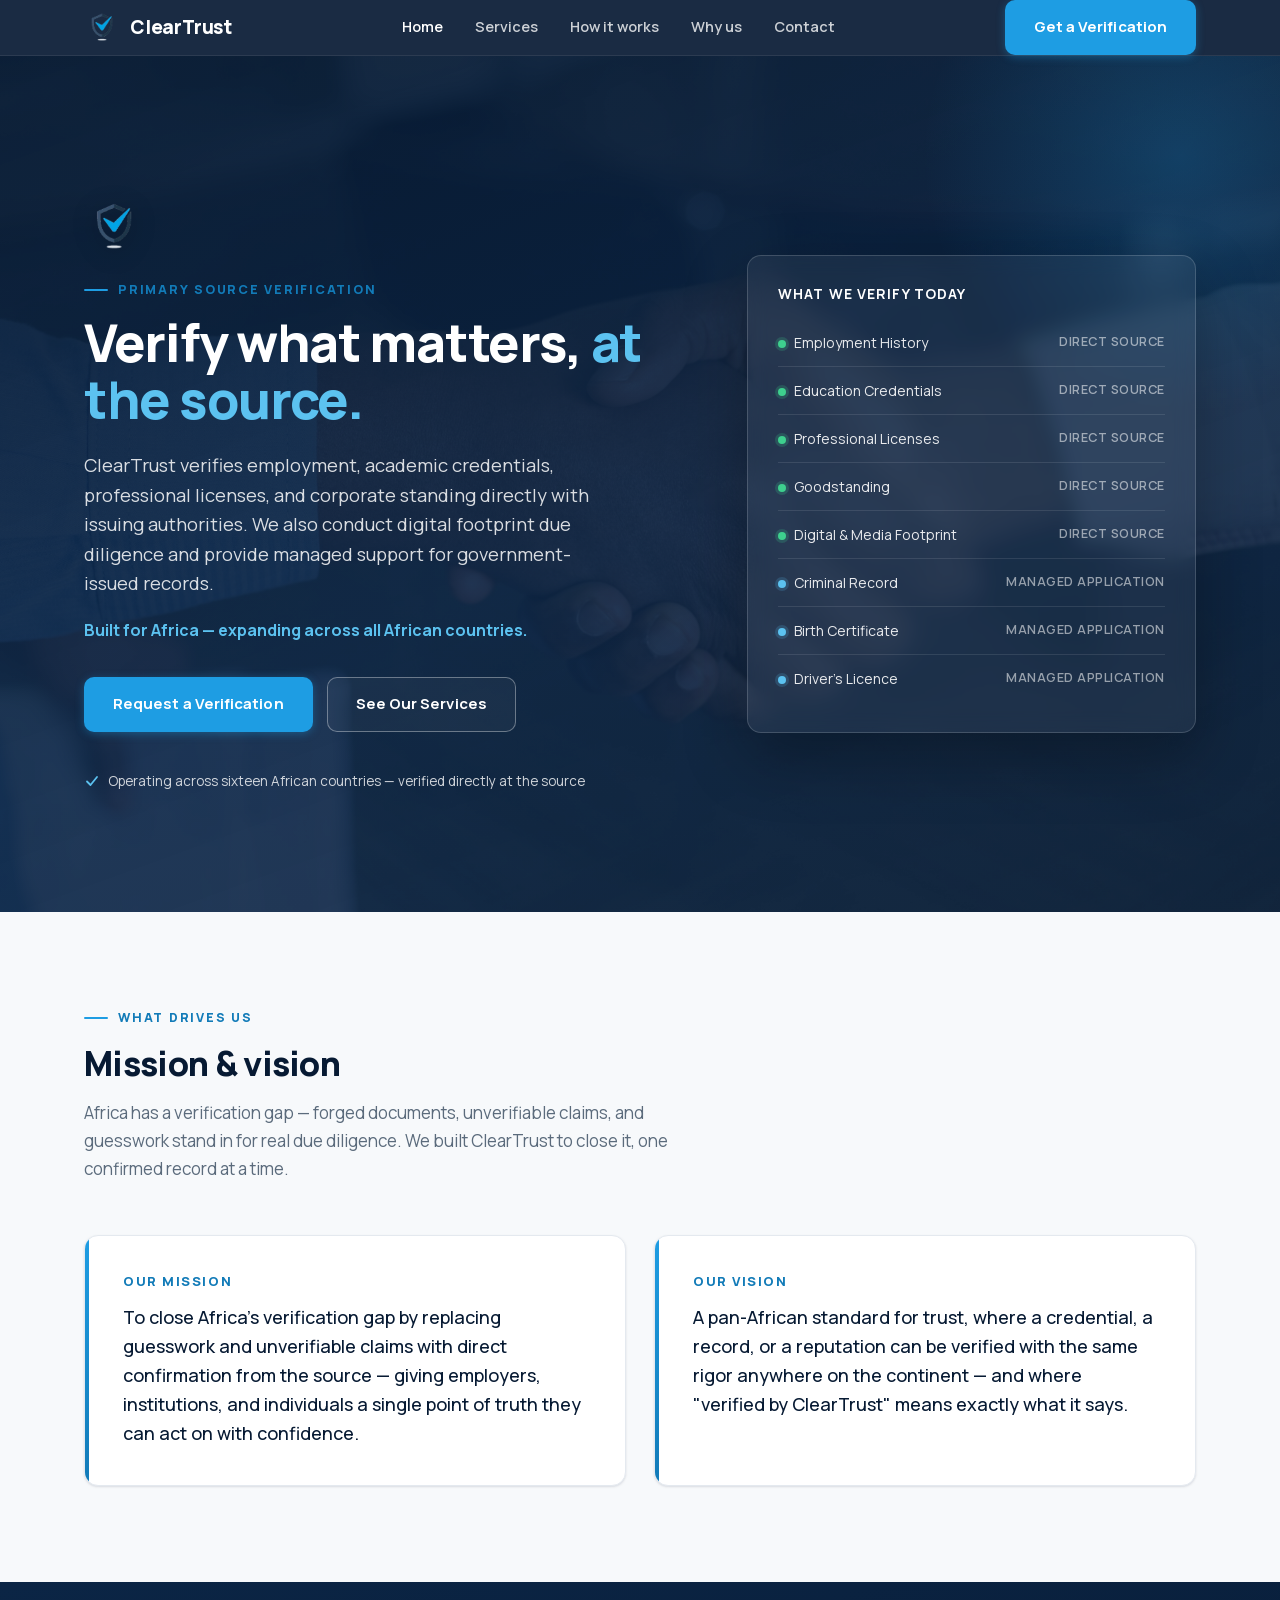
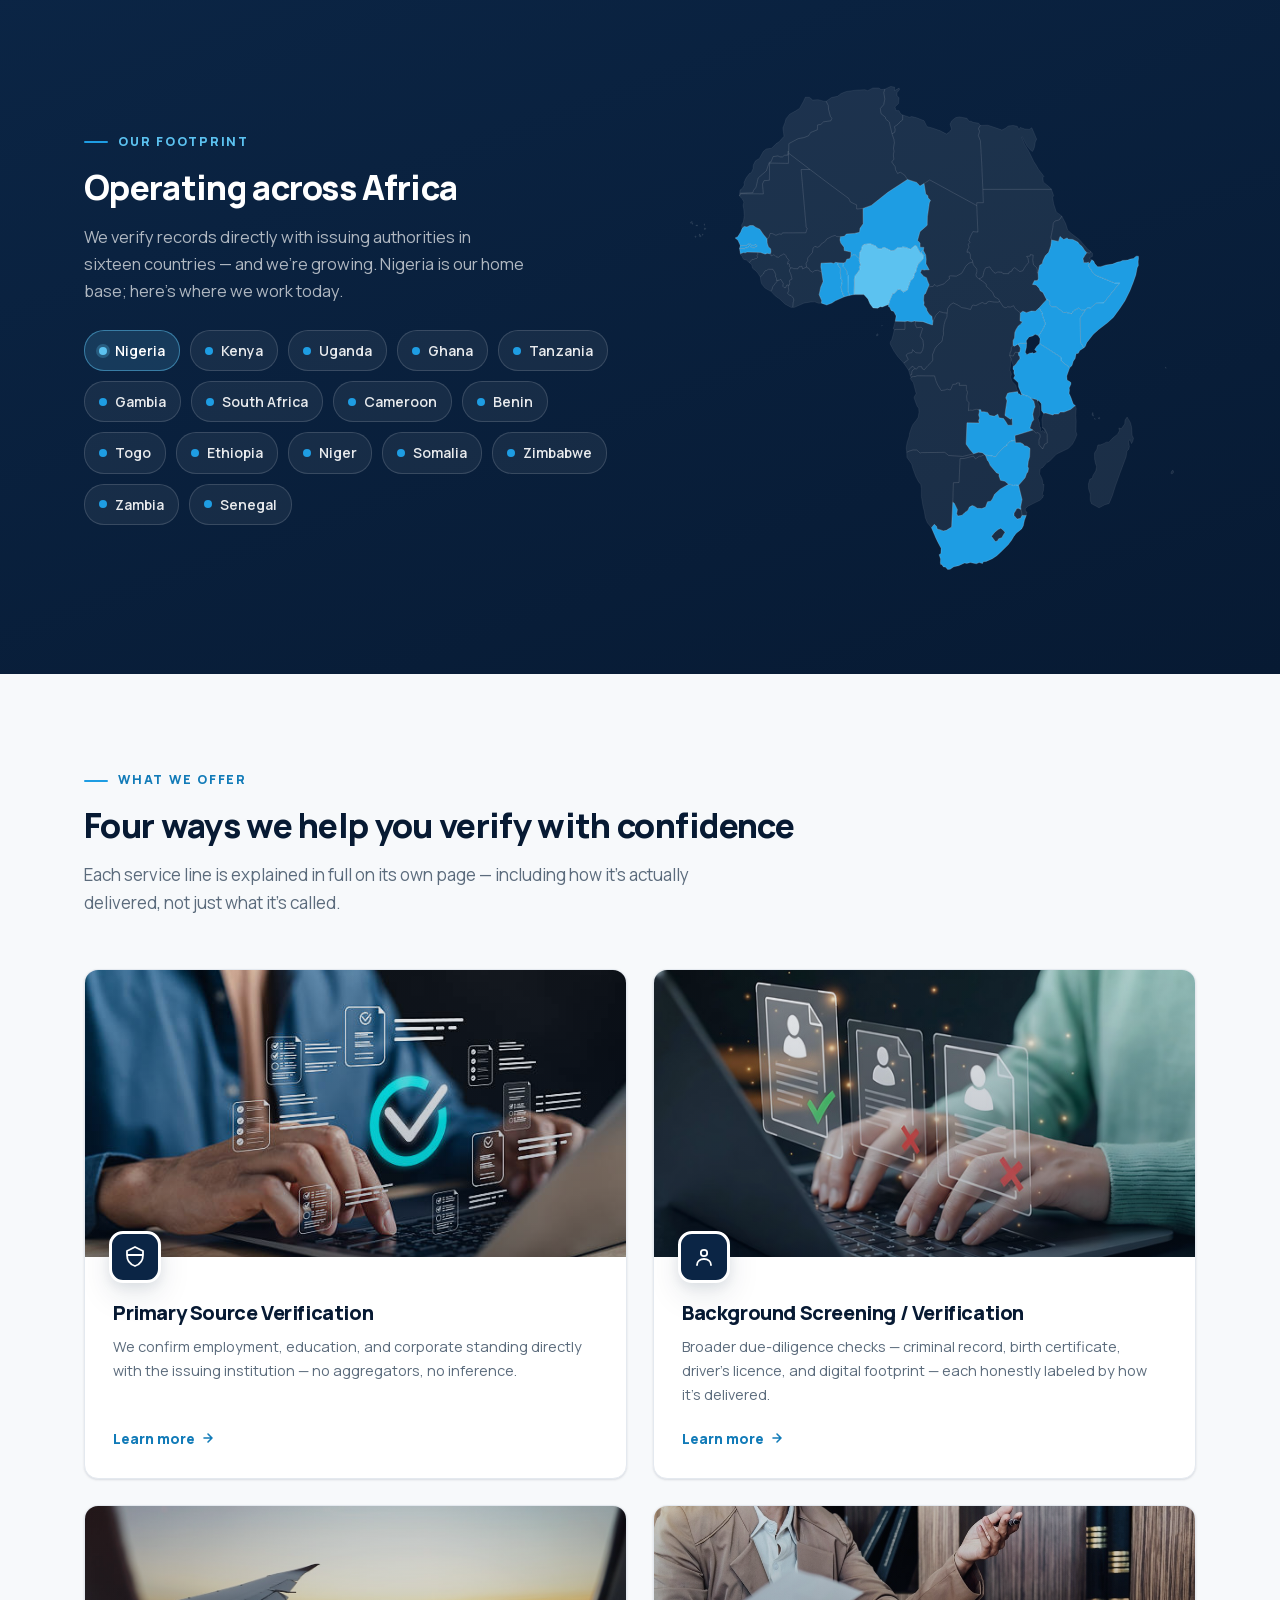
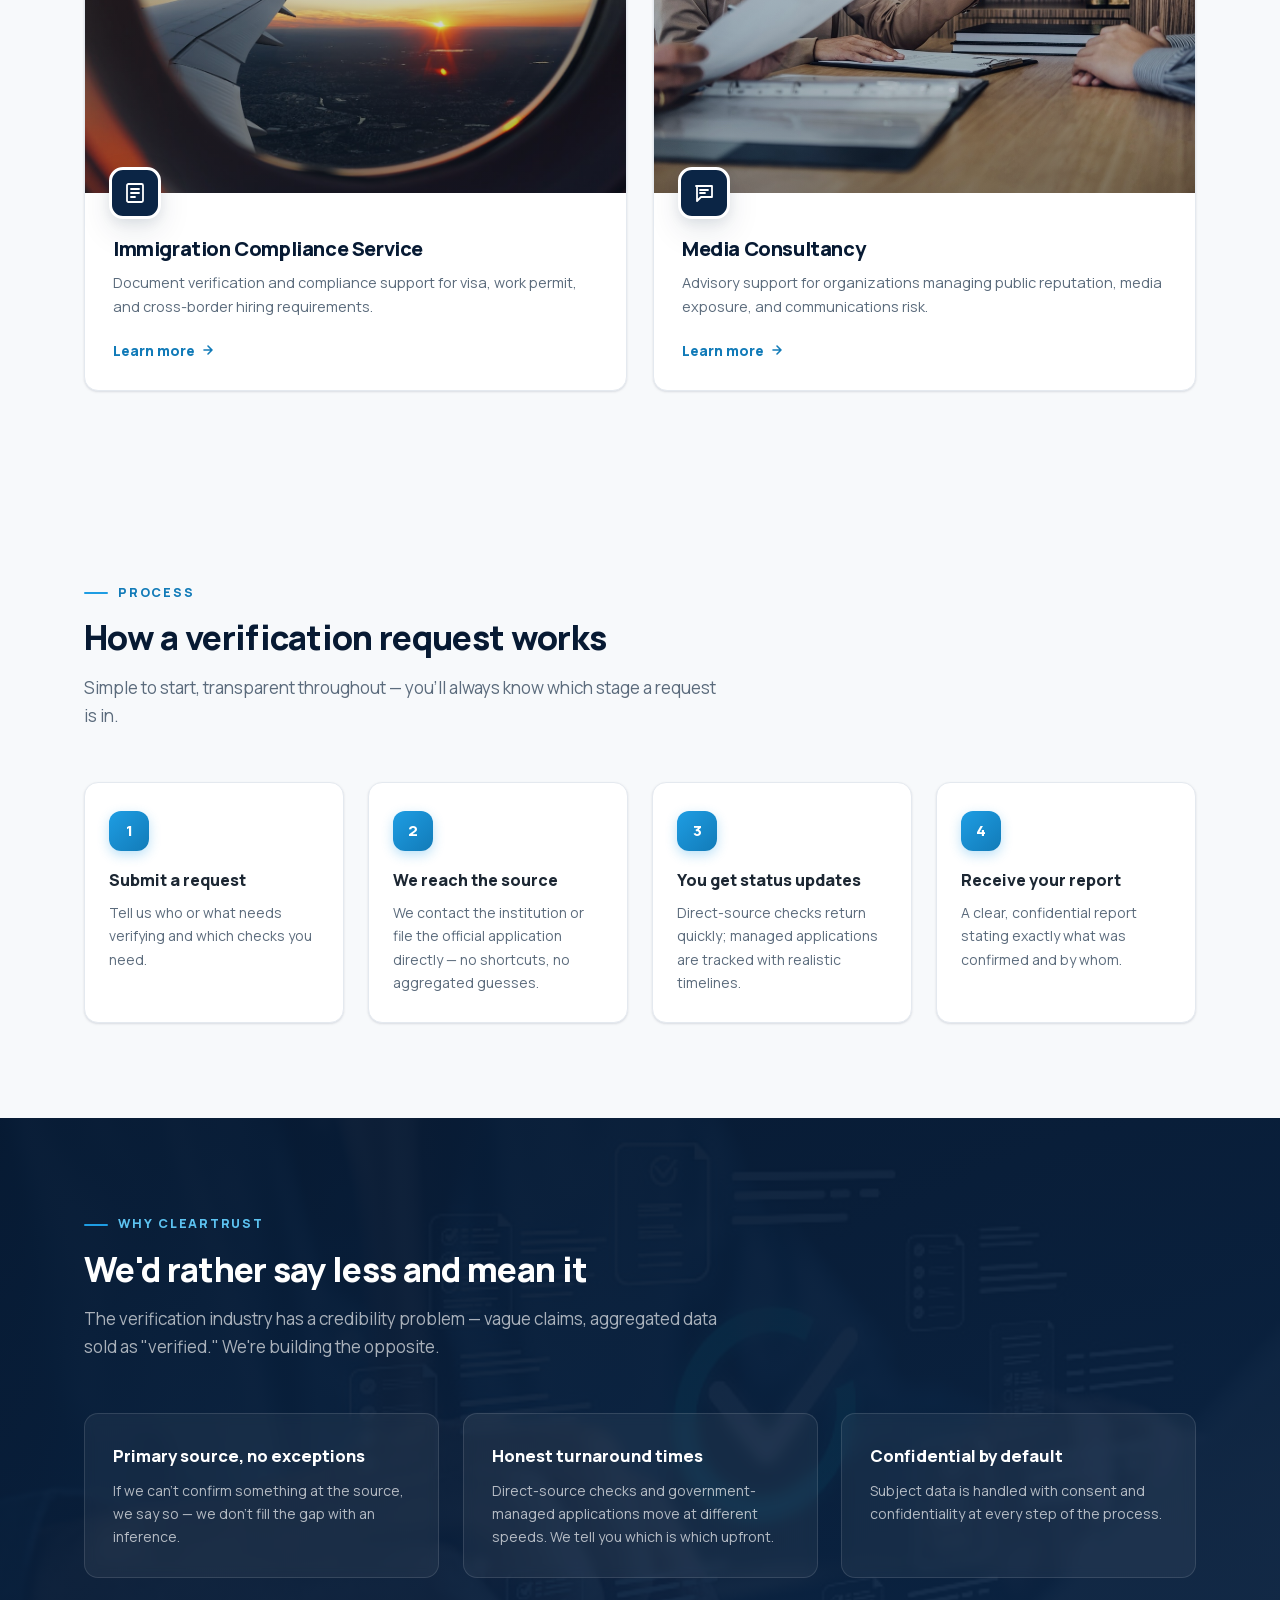
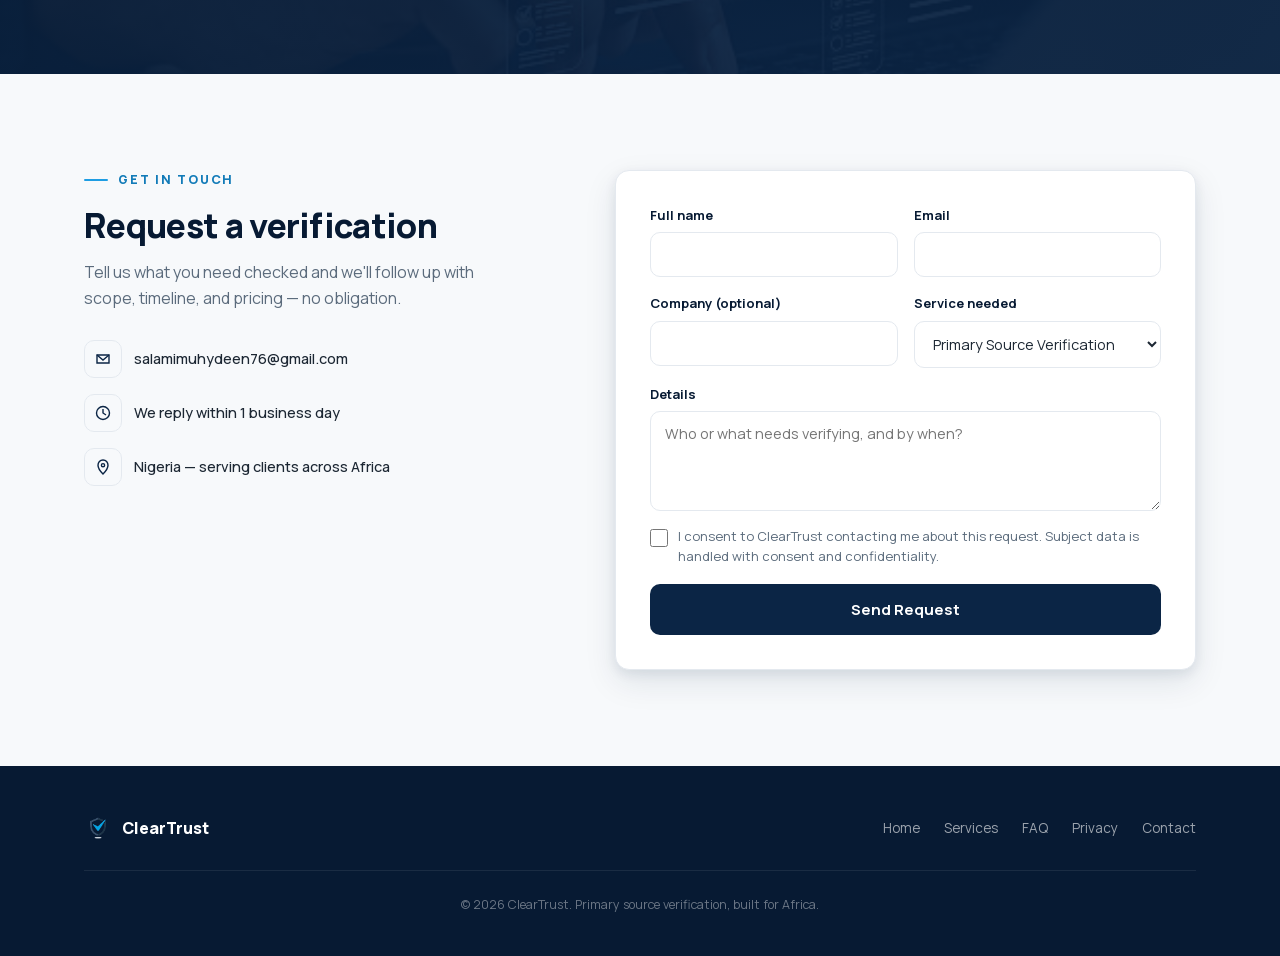
==== commit 42c020a2: "Add seven countries to operating footprint (nine -> sixteen) Add Togo, Ethiopia, Niger, Somalia, Zim" ====
--- a/index.html
+++ b/index.html
@@ -4,7 +4,7 @@
 <meta charset="UTF-8">
 <meta name="viewport" content="width=device-width, initial-scale=1.0">
 <title>ClearTrust — Primary Source Verification, Built for Africa</title>
-<meta name="description" content="ClearTrust verifies employment, academic credentials, professional licenses, and corporate standing directly with issuing authorities — plus digital footprint due diligence and managed government-record support. Operating across nine African countries.">
+<meta name="description" content="ClearTrust verifies employment, academic credentials, professional licenses, and corporate standing directly with issuing authorities — plus digital footprint due diligence and managed government-record support. Operating across sixteen African countries.">
 <meta name="theme-color" content="#071a33">
 <link rel="icon" type="image/png" href="assets/images/logo1-transparent.png">
 <script>document.documentElement.className+=" js"</script>
@@ -12,14 +12,14 @@
 <meta property="og:type" content="website">
 <meta property="og:site_name" content="ClearTrust">
 <meta property="og:title" content="ClearTrust — Primary Source Verification, Built for Africa">
-<meta property="og:description" content="ClearTrust verifies employment, academic credentials, professional licenses, and corporate standing directly with issuing authorities — plus digital footprint due diligence and managed government-record support. Operating across nine African countries.">
+<meta property="og:description" content="ClearTrust verifies employment, academic credentials, professional licenses, and corporate standing directly with issuing authorities — plus digital footprint due diligence and managed government-record support. Operating across sixteen African countries.">
 <meta property="og:url" content="https://olluwatosin.github.io/cleartrust/index.html">
 <meta property="og:image" content="https://olluwatosin.github.io/cleartrust/assets/images/og-image.png">
 <meta property="og:image:width" content="1200">
 <meta property="og:image:height" content="630">
 <meta name="twitter:card" content="summary_large_image">
 <meta name="twitter:title" content="ClearTrust — Primary Source Verification, Built for Africa">
-<meta name="twitter:description" content="ClearTrust verifies employment, academic credentials, professional licenses, and corporate standing directly with issuing authorities — plus digital footprint due diligence and managed government-record support. Operating across nine African countries.">
+<meta name="twitter:description" content="ClearTrust verifies employment, academic credentials, professional licenses, and corporate standing directly with issuing authorities — plus digital footprint due diligence and managed government-record support. Operating across sixteen African countries.">
 <meta name="twitter:image" content="https://olluwatosin.github.io/cleartrust/assets/images/og-image.png">
 <link rel="stylesheet" href="css/style.css">
 <script type="application/ld+json">
@@ -32,7 +32,7 @@
   "logo": "https://olluwatosin.github.io/cleartrust/assets/images/logo1-transparent.png",
   "image": "https://olluwatosin.github.io/cleartrust/assets/images/og-image.png",
   "email": "salamimuhydeen76@gmail.com",
-  "areaServed": ["Nigeria", "Kenya", "Uganda", "Ghana", "Tanzania", "Gambia", "South Africa", "Cameroon", "Benin"],
+  "areaServed": ["Nigeria", "Kenya", "Uganda", "Ghana", "Tanzania", "Gambia", "South Africa", "Cameroon", "Benin", "Togo", "Ethiopia", "Niger", "Somalia", "Zimbabwe", "Zambia", "Senegal"],
   "address": { "@type": "PostalAddress", "addressCountry": "NG" },
   "slogan": "Verify what matters, at the source."
 }
@@ -86,7 +86,7 @@
       </div>
       <div class="hero-note">
         <svg width="16" height="16" viewBox="0 0 16 16" fill="none"><path d="M3 8.5L6.5 12L13 4" stroke="#5cc2f0" stroke-width="1.8" stroke-linecap="round" stroke-linejoin="round"/></svg>
-        Operating across nine African countries — verified directly at the source
+        Operating across sixteen African countries — verified directly at the source
       </div>
     </div>
     <div class="hero-panel">
@@ -126,7 +126,7 @@
     <div class="coverage-text">
       <div class="eyebrow">Our Footprint</div>
       <h2>Operating across Africa</h2>
-      <p class="section-sub">We verify records directly with issuing authorities in nine countries — and we're growing. Nigeria is our home base; here's where we work today.</p>
+      <p class="section-sub">We verify records directly with issuing authorities in sixteen countries — and we're growing. Nigeria is our home base; here's where we work today.</p>
       <ul class="country-list">
         <li class="ct-home">Nigeria</li>
         <li>Kenya</li>
@@ -137,11 +137,18 @@
         <li>South Africa</li>
         <li>Cameroon</li>
         <li>Benin</li>
+        <li>Togo</li>
+        <li>Ethiopia</li>
+        <li>Niger</li>
+        <li>Somalia</li>
+        <li>Zimbabwe</li>
+        <li>Zambia</li>
+        <li>Senegal</li>
       </ul>
     </div>
     <div class="coverage-map">
       <!-- Africa map derived from the simplemaps.com world map (MIT License, (c) 2015 Simplemaps.com / Pareto Software, LLC) -->
-      <svg class="africa-map" viewBox="828.1 326.3 475.5 475.4" role="img" aria-label="Map of Africa highlighting the nine countries where ClearTrust operates" xmlns="http://www.w3.org/2000/svg">
+      <svg class="africa-map" viewBox="828.1 326.3 475.5 475.4" role="img" aria-label="Map of Africa highlighting the sixteen countries where ClearTrust operates" xmlns="http://www.w3.org/2000/svg">
 <g class="ct-base-layer">
 <path class="ct-base" data-name="Angola" d="m 1068.3,609.6 -16.6,-0.1 -1.9,0.7 -1.7,-0.1 -2.3,0.9 -0.5,1.2 2.8,4 1.1,4.3 1.6,6.1 -1.7,2.6 -0.3,1.3 1.3,3.8 1.5,3.9 1.6,2.2 0.3,3.6 -0.7,4.8 -1.8,2.8 -3.3,4.2 -1.3,2.6 -1.9,5.7 -0.3,2.7 -2,5.9 -0.9,5.5 0.5,4 2.7,-1.2 3.3,-1 3.6,0.1 3.2,2.9 0.9,-0.4 22.5,-0.3 3.7,3 13.4,0.9 10.3,-2.5 -3.5,-4 -3.6,-5.2 0.8,-20.3 11.6,0.1 -0.5,-2.2 0.9,-2.4 -0.9,-3 0.7,-3 -0.5,-2 -2.6,-0.4 -3.5,1 -2.4,-0.2 -1.4,0.6 0.5,-7.6 -1.9,-2.3 -0.3,-4 0.9,-3.8 -1.2,-2.4 0,-4 -6.8,0 0.5,-2.3 -2.9,0 -0.3,1.1 -3.4,0.3 -1.5,3.7 -0.9,1.6 -3,-0.9 -1.9,0.9 -3.7,0.5 -2.1,-3.3 -1.3,-2.1 -1.6,-3.8 -1.3,-4.7 z m -21.8,-1.3 0.2,-2.7 0.9,-1.7 2,-1.3 -2,-2.2 -1.8,1.1 -2.2,2.7 1.4,4.8 1.5,-0.7 z"/>
 <path class="ct-base" data-name="Burundi" d="m 1148.2,590 -0.3,-2.5 0,0 -3,-0.4 -1.7,3.6 -3.5,-0.5 1.4,2.9 0.1,1.1 2,6.1 -0.1,0.3 0.6,-0.1 2.1,-2.3 2.2,-3.3 1.4,-1.4 0,-2 -1.2,-1.5 z"/>
@@ -155,7 +162,6 @@
 <path class="ct-base" data-name="Algeria" d="m 1021,336.9 -3.6,0.4 -2.2,-1.5 -5.6,0 -4.9,2.6 -2.7,-1 -8.7,0.5 -8.9,1.2 -5,2 -3.4,2.6 -5.7,1.2 -5.1,3.5 2,4.1 0.3,3.9 1.8,6.7 1.4,1.4 -1,2.5 -7,1 -2.5,2.4 -3.1,0.5 -0.3,4.7 -6.3,2.5 -2.1,3.2 -4.4,1.7 -5.4,1 -8.9,4.7 -0.1,7.5 0,0.4 -0.1,1.2 20.3,15.5 18.4,13.9 18.6,13.8 1.3,3 3.4,1.8 2.6,1.1 0.1,4 6.1,-0.6 7.8,-2.8 15.8,-12.5 18.6,-12.2 -2.5,-4 -4.3,-2.9 -2.6,1.2 -2,-3.6 -0.2,-2.7 -3.4,-4.7 2.1,-2.6 -0.5,-4 0.6,-3.5 -0.5,-2.9 0.9,-5.2 -0.4,-3 -1.9,-5.6 -2.6,-11.3 -3.4,-2.6 0,-1.5 -4.5,-3.8 -0.6,-4.8 3.2,-3.6 1.1,-5.3 -1,-6.2 1,-3.3 z"/>
 <path class="ct-base" data-name="Egypt" d="m 1129.7,374.8 -5.5,-1.9 -5.3,-1.7 -7.1,0.2 -1.8,3 1.1,2.7 -1.2,3.9 2,5.1 1.3,22.7 1,23.4 22.1,0 21.4,0 21.8,0 -1,-1.3 -6.8,-5.7 -0.4,-4.2 1,-1.1 -5.3,-7 -2,-3.6 -2.3,-3.5 -4.8,-9.9 -3.9,-6.4 -2.8,-6.7 0.5,-0.6 4.6,9.1 2.7,2.9 2,2 1.2,-1.1 1.2,-3.3 0.7,-4.8 1.3,-2.5 -0.7,-1.7 -3.9,-9.2 0,0 -2.5,1.6 -4.2,-0.4 -4.4,-1.5 -1.1,2.1 -1.7,-3.2 -3.9,-0.8 -4.7,0.6 -2.1,1.8 -3.9,2 -2.6,-1 z"/>
 <path class="ct-base" data-name="Eritrea" d="m 1198.1,474 -3.2,-3.1 -1.8,-5.9 -3.7,-7.3 -2.6,3.6 -4,1 -1.6,2 -0.4,4.2 -1.9,9.4 0.7,2.5 6.5,1.3 1.5,-4.7 3.5,2.9 3.2,-1.5 1.4,1.3 3.9,0.1 4.9,2.5 1.6,2.2 2.5,2.1 2.5,3.7 2,2.1 2.4,0.5 1.6,-1.5 -2.8,-1.9 -1.9,-2.2 -3.2,-3.7 -3.2,-3.6 -7.9,-6 z"/>
-<path class="ct-base" data-name="Ethiopia" d="m 1187.6,477 -1.5,4.7 -6.5,-1.3 -0.7,5.5 -2.1,6.2 -3.2,3.2 -2.3,4.8 -0.5,2.6 -2.6,1.8 -1.4,6.7 0,0.7 0.2,5 -0.8,2 -3,0.1 -1.8,3.6 3.4,0.5 2.9,3.1 1,2.5 2.6,1.5 3.5,6.9 2.9,1.1 0,3.6 2,2.1 3.9,0 7.2,5.4 1.8,0 1.3,-0.1 1.2,0.7 3.8,0.5 1.6,-2.7 5.1,-2.6 2.3,2.1 3.8,0 1.5,-2 3.6,-0.1 4.9,-4.5 7.4,-0.3 15.4,-19.1 -4.8,0.1 -18.5,-7.6 -2.2,-2.2 -2.1,-3.1 -2.2,-3.5 1.1,-2.3 -1.3,-1.1 -1.3,0.5 -3.1,-0.1 -0.2,-2 -0.5,-1.7 1.8,-3 1.9,-2.8 -2,-2.1 -2.5,-3.7 -2.5,-2.1 -1.6,-2.2 -4.9,-2.5 -3.9,-0.1 -1.4,-1.3 -3.2,1.5 -3.5,-2.9 z"/>
 <path class="ct-base" data-name="Gabon" d="m 1050.2,557.7 -0.7,-0.3 -3.4,0.8 -3.4,-0.8 -2.6,0.4 0,7.6 -8.2,0 -1.9,0.3 -1.1,4.8 -1.3,4.6 -1.3,2 -0.2,2.1 3.4,6.6 3.7,5.3 5.8,6.4 4.3,-3.5 -2.1,-4.2 1.9,-1.6 3.8,-0.8 0.5,-2.8 3,3 4.9,0.3 1.7,-3 0.8,-4.3 -0.6,-4.9 -2.7,-3.8 2.4,-7.4 -1.4,-1.2 -4.2,0.5 -1.5,-3.3 0.4,-2.8 z"/>
 <path class="ct-base" data-name="Guinea" d="m 912.4,493 -0.8,0.4 -3,-0.5 -0.4,0.7 -1.3,0.1 -4,-1.5 -2.7,-0.1 -0.1,2.1 -0.6,0.7 0.4,2.1 -0.8,0.9 -1.3,0 -1.4,1 -1.7,-0.1 -2.6,3.1 1.6,1.1 0.8,1.4 0.7,2.8 1.3,1.2 1.5,0.9 2.1,2.5 2.4,3.7 3,-2.8 0.7,-1.7 1,-1.4 1.5,-0.2 1.3,-1.2 4.5,0 1.5,2.3 1.2,2.7 -0.2,1.8 0.9,1.7 0,2.3 1.5,-0.3 1.2,-0.2 1.5,-0.7 2.3,3.9 -0.4,2.6 1.1,1.3 1.6,0.1 1.1,-2.6 1.6,0.2 0.9,0 0.3,-2.8 -0.4,-1.2 0.6,-0.9 2,-0.8 -1.3,-5.1 -1.3,-2.6 0.5,-2.2 1.1,-0.5 -1.7,-1.8 0.3,-1.9 -0.7,-0.7 -1.2,0.6 0.2,-2.1 1.2,-1.6 -2.3,-2.7 -0.6,-1.7 -1.3,-1.4 -1.1,-0.2 -1.3,0.9 -1.8,0.8 -1.6,1.4 -2.4,-0.5 -1.5,-1.6 -0.9,-0.2 -1.5,0.8 -0.9,0 -0.3,-2.3 z"/>
 <path class="ct-base" data-name="Guinea-Bissau" d="m 900.2,492.1 -10.3,-0.3 -1.5,0.7 -1.8,-0.2 -3,1.1 0.3,1.3 1.7,1.4 0,0.9 1.2,1.8 2.4,0.5 2.9,2.6 2.6,-3.1 1.7,0.1 1.4,-1 1.3,0 0.8,-0.9 -0.4,-2.1 0.6,-0.7 0.1,-2.1 z"/>
@@ -170,20 +176,14 @@
 <path class="ct-base" data-name="Mauritania" d="m 949.8,413.3 -20.3,-15.5 -0.2,9.7 -17.9,-0.3 -0.2,16.3 -5.2,0.5 -1.4,3.3 0.9,9.2 -21.6,-0.1 -1.2,2.2 2.8,2.7 1.4,3 -0.7,3.2 0.6,3.2 0.5,6.3 -0.8,5.9 -1.7,3.2 0.4,3.4 2,-2 2.7,0.5 2.8,-1.4 3.1,0 2.6,1.8 3.7,1.7 3.2,4.7 3.6,4.4 1.9,-1.2 1,-3.7 1.8,-0.2 3.8,1.8 3.2,-1.3 2.1,0.4 0.9,-1.4 22.3,-0.1 1.3,-4.4 -1,-0.8 -2.4,-27.5 -2.4,-27.4 8.4,-0.1 z"/>
 <path class="ct-base" data-name="Malawi" d="m 1169.2,661.5 0.1,-2.3 -1.2,-1.9 0.1,-2.8 -1.5,-4.7 1.7,-3.5 -0.1,-7.7 -1.9,-4.1 0.2,-0.7 0,0 -1.1,-1.7 -5.4,-1.2 2.6,2.8 1.2,5.4 -1,1.8 -1.2,5.1 0.9,5.3 -1.8,2.2 -1.9,5.9 2.9,1.7 3,3 1.6,-0.6 2.1,1.6 0.3,2.6 -1.3,2.9 0.2,4.5 3.4,4 1.9,-4.5 2.5,-1.3 -0.1,-8.2 -2.2,-4.6 -1.9,-2 -0.3,0 0,0.8 1.1,0.3 1,3.4 -0.2,0.8 -1.9,-2.5 -1,1.6 -0.8,-1.4 z"/>
 <path class="ct-base" data-name="Namibia" d="m 1105.4,683.7 -10.3,2.5 -13.4,-0.9 -3.7,-3 -22.5,0.3 -0.9,0.4 -3.2,-2.9 -3.6,-0.1 -3.3,1 -2.7,1.2 0.2,4.9 4.4,6.2 1.1,4 2.8,7.7 2.7,5.2 2.1,2.6 0.6,3.5 0,7.6 1.6,9.8 1.2,4.6 1,6.2 1.9,4.7 3.9,4.8 2.7,-3.2 2.1,1.8 0.8,2.7 2.4,0.5 3.3,1.2 2.9,-0.5 5,-3.2 1.1,-23.6 0.6,-18.5 5.4,-0.2 0.9,-22.7 4.1,-0.2 8.6,-2.2 2,2.6 3.7,-2.5 1.6,0 3.2,-1.5 0,-0.5 -2.1,-1.4 -3.6,-0.4 -4.6,1.5 z"/>
-<path class="ct-base" data-name="Niger" d="m 1051.3,425.6 -8.8,-2.8 -18.6,12.2 -15.8,12.5 -7.8,2.8 0.1,14.6 -3,4.3 -0.5,3.9 -4.9,1 -7.6,0.6 -2,2.2 -3.6,0.3 -0.5,3.1 0.8,2.9 3.1,4.1 0.2,3.1 6.4,1.4 -0.1,4.4 1.9,-1.9 2,0 4.3,3.7 0.3,-5.7 1.6,-2.6 0.8,-3.6 1.4,-1.4 6,-0.8 5.6,2.4 2.1,2.4 2.9,0.1 2.6,-1.5 6.8,3.3 2.8,-0.2 3.3,-2.7 3.3,0.2 1.6,-0.9 3,0.4 4.3,1.8 4.3,-3.5 1.3,0.2 3.9,7 1,-0.2 0.2,-2 1.6,-0.4 0.5,-2.9 -3.6,-0.2 0,-4.1 -2.4,-2.3 2.3,-8.4 6.9,-6 0.2,-8.3 1.8,-12.9 1.1,-2.7 -2.3,-2.2 -0.2,-2.1 -2,-1.6 -1.6,-9.9 -3.9,2.4 -3.1,-3.5 z"/>
 <path class="ct-base" data-name="Rwanda" d="m 1147.6,579.4 -3.3,1.9 -1.4,-0.6 -1.6,1.8 -0.2,3.8 -0.8,0.4 -0.6,3.5 3.5,0.5 1.7,-3.6 3,0.4 0,0 1.6,-0.8 0.4,-3.7 -2.3,-3.6 z"/>
 <path class="ct-base" data-name="Western Sahara" d="m 929.6,396.2 -0.8,0 0,0 0.1,3.4 -3.4,0.2 -1.8,1.5 -2.5,0 -1.9,-0.9 -4.6,0.7 -1.9,5 -1.7,0.4 -2.8,8.1 -7.8,6.8 -2,8.8 -2.3,2.9 -0.7,2.3 -12.4,0.5 -0.1,0 -0.3,2.7 1.2,-2.2 21.6,0.1 -0.9,-9.2 1.4,-3.3 5.2,-0.5 0.2,-16.3 17.9,0.3 0.2,-9.7 0.1,-1.2 0,-0.4 z"/>
 <path class="ct-base" data-name="Sudan" d="m 1180.8,468.5 0.4,-4.2 1.6,-2 4,-1 2.6,-3.6 -3.1,-2.4 -2.2,-1.6 -2.5,-7.6 -1.1,-6.5 1.1,-1.2 -2.1,-6.2 -21.8,0 -21.4,0 -22.1,0 0.5,12.7 -6.3,0 0,2.7 1.1,25.2 -4.8,-0.4 -2.4,4.7 -1.4,3.9 1.2,1.5 -1.8,1.9 0.7,2.7 -1.4,2.6 -0.5,2.4 2,-0.4 1.2,2.5 0.1,3.7 2.1,1.8 0,1.6 0.7,2.7 3.3,4 0,2.6 -0.8,2.6 0.3,2 2,1.8 0.5,0.3 1.7,-0.7 1.9,-1.2 1.3,-5.7 1.5,-2.9 4,-0.9 1,1.8 3,3.7 1.5,0.5 2,-1.1 4.1,0.3 0.8,1.3 5.5,0 0.2,-1.3 2.9,-1.2 0.5,-1.9 2.1,-1.3 4.8,3.7 2.8,-0.7 2.7,-4.5 3,-3.5 -0.6,-3.9 -1.4,-1.8 3.4,-0.3 0.3,-1.5 2.6,0.5 -0.5,4.7 0.8,4.6 2.9,2.5 0.7,2.2 0,3.1 0.8,0.1 0,-0.7 1.4,-6.7 2.6,-1.8 0.5,-2.6 2.3,-4.8 3.2,-3.2 2.1,-6.2 0.7,-5.5 -0.7,-2.5 1.9,-9.4 z"/>
 <path class="ct-base" data-name="S. Sudan" d="m 1166,508.7 -0.7,-2.2 -2.9,-2.5 -0.8,-4.6 0.5,-4.7 -2.6,-0.5 -0.3,1.5 -3.4,0.3 1.4,1.8 0.6,3.9 -3,3.5 -2.7,4.5 -2.8,0.7 -4.8,-3.7 -2.1,1.3 -0.5,1.9 -2.9,1.2 -0.2,1.3 -5.5,0 -0.8,-1.3 -4.1,-0.3 -2,1.1 -1.5,-0.5 -3,-3.7 -1,-1.8 -4,0.9 -1.5,2.9 -1.3,5.7 -1.9,1.2 -1.7,0.7 3.8,2.5 3.1,2.6 0.1,2 3.8,3.4 2.4,2.7 1.5,3.8 4.2,2.5 0.9,2.1 3.5,5.2 2.5,0.8 1.5,-1.1 2.6,0.4 3.1,-1.3 1.4,2.7 5,4.2 0,0 2.3,-1.7 3.5,1.4 4.5,-1.5 4,0.1 3.4,-3 3.4,-3.8 3.8,-4.2 -3.5,-6.9 -2.6,-1.5 -1,-2.5 -2.9,-3.1 -3.4,-0.5 1.8,-3.6 3,-0.1 0.8,-2 -0.2,-5 -0.8,-0.1 0,-3.1 z"/>
-<path class="ct-base" data-name="Senegal" d="m 908.9,479.2 -3.6,-4.4 -3.2,-4.7 -3.7,-1.7 -2.6,-1.8 -3.1,0 -2.8,1.4 -2.7,-0.5 -2,2 -1.3,3.3 -2.8,4.4 -2.5,1.2 2.7,2.3 2.2,5 6.1,-0.2 1.3,-1.5 1.8,-0.1 2.1,1.5 1.8,0.1 1.8,-1.1 1.1,1.8 -2.4,1.5 -2.4,-0.1 -2.4,-1.4 -2.1,1.5 -1,0 -1.4,0.9 -5,-0.1 0.8,4.9 3,-1.1 1.8,0.2 1.5,-0.7 10.3,0.3 2.7,0.1 4,1.5 1.3,-0.1 0.4,-0.7 3,0.5 0.8,-0.4 0.3,-2 -0.4,-2.4 -2.1,-1.8 -1.1,-3.7 -0.2,-3.9 z"/>
 <path class="ct-base" data-name="Sierra Leone" d="m 919.4,518.7 -1.5,0.3 0,-2.3 -0.9,-1.7 0.2,-1.8 -1.2,-2.7 -1.5,-2.3 -4.5,0 -1.3,1.2 -1.5,0.2 -1,1.4 -0.7,1.7 -3,2.8 0.7,4.7 0.9,2.3 2.9,3.5 4.1,2.5 1.5,0.5 1.3,-2 0.3,-1.9 2.6,-3.4 2.6,-3 z"/>
 <path class="ct-base" data-name="Eswatini" d="m 1150.5,736.6 -2.7,-1.2 -1.6,0.5 -0.7,1.8 -1.6,2.4 -0.1,2.2 3,3.5 3.3,-0.7 1.3,-2.8 -0.3,-2.8 -0.6,-2.9 z"/>
 <path class="ct-base" data-name="Chad" d="m 1108.4,447.6 -22.4,-12.2 -22.3,-12.2 -5.4,3.5 1.6,9.9 2,1.6 0.2,2.1 2.3,2.2 -1.1,2.7 -1.8,12.9 -0.2,8.3 -6.9,6 -2.3,8.4 2.4,2.3 0,4.1 3.6,0.2 -0.5,2.9 2.2,4.1 0.5,4.2 -0.2,4.3 3.1,5.8 -3.1,-0.1 -1.6,0.4 -2.5,-0.6 -1.2,3 3.3,3.7 2.5,1.1 0.8,2.6 1.8,4.4 -0.9,1.7 4.7,-0.4 1,-1.7 0.9,0.2 1.4,1.4 7.1,-2.4 2.3,-2.5 2.9,-2.2 -0.6,-2.3 1.6,-0.6 5.4,0.4 5.2,-2.9 4,-7 2.8,-2.5 3.5,-1.1 0,-1.6 -2.1,-1.8 -0.1,-3.7 -1.2,-2.5 -2,0.4 0.5,-2.4 1.4,-2.6 -0.7,-2.7 1.8,-1.9 -1.2,-1.5 1.4,-3.9 2.4,-4.7 4.8,0.4 -1.1,-25.2 z"/>
-<path class="ct-base" data-name="Togo" d="m 981.7,502.2 -4.9,-0.1 -0.4,1.9 2.4,3.3 -0.1,4.6 0.6,5.1 1.4,2.3 -1.2,5.7 0.4,3.2 1.5,4 1.2,2.2 4.6,-1.3 -1.4,-4.4 0.2,-14.6 -1.1,-1.3 -0.2,-3.1 -2,-2.3 -1.7,-1.9 0.7,-3.3 z"/>
 <path class="ct-base" data-name="Tunisia" d="m 1038,361.4 -2,-1 -1.5,-3 -2.8,-0.1 -1.1,-3.5 3.4,-3.2 0.5,-5.6 -1.9,-1.6 -0.1,-3 2.5,-3.2 -0.4,-1.3 -4.4,2.4 0.1,-3.3 -3.7,-0.7 -5.6,2.6 -1,3.3 1,6.2 -1.1,5.3 -3.2,3.6 0.6,4.8 4.5,3.8 0,1.5 3.4,2.6 2.6,11.3 2.6,-1.4 0.4,-2.7 -0.7,-2.6 3.7,-2.5 1.5,-2 2.6,-1.8 0.1,-4.9 z"/>
-<path class="ct-base" data-name="Zambia" d="m 1149.2,626.7 -1.9,-0.5 0.4,-1.3 -1,-0.3 -7.5,1.1 -1.6,0.7 -1.6,4.1 1.2,2.8 -1.2,7.5 -0.8,6.4 1.4,1.1 3.9,2.5 1.5,-1.2 0.3,6.9 -4.3,0 -2.1,-3.5 -2,-2.8 -4.3,-0.8 -1.2,-3.4 -3.4,2 -4.5,-0.9 -1.8,-2.8 -3.5,-0.6 -2.6,0.1 -0.3,-2 -1.9,-0.1 0.5,2 -0.7,3 0.9,3 -0.9,2.4 0.5,2.2 -11.6,-0.1 -0.8,20.3 3.6,5.2 3.5,4 4.6,-1.5 3.6,0.4 2.1,1.4 0,0.5 1,0.5 6.2,0.7 1.7,0.7 1.9,-0.1 3.2,-4.1 5.1,-5.3 2,-0.5 0.7,-2.2 3.3,-2.5 4.2,-0.9 -0.3,-4.5 17.1,-5.2 -2.9,-1.7 1.9,-5.9 1.8,-2.2 -0.9,-5.3 1.2,-5.1 1,-1.8 -1.2,-5.4 -2.6,-2.8 -3.2,-1.9 -3.5,-1.1 -2.2,-1.1 -0.3,-0.2 0,0 0.5,1.1 -1,0.4 -1.2,-1.4 z"/>
-<path class="ct-base" data-name="Zimbabwe" d="m 1148.2,713.7 6.2,-7.2 1.6,-4.6 0.9,-0.6 0.8,-3.7 -0.8,-1.9 0.5,-4.7 1.3,-4.4 0.3,-8.1 -2.8,-2 -2.6,-0.5 -1.1,-1.6 -2.6,-1.3 -4.6,0.1 -0.3,-2.4 -4.2,0.9 -3.3,2.5 -0.7,2.2 -2,0.5 -5.1,5.3 -3.2,4.1 -1.9,0.1 -1.7,-0.7 -6.2,-0.7 1.9,5.1 1.1,1.1 1.6,3.7 6,7 2.3,0.7 -0.1,2.2 1.5,4.1 4.2,0.9 3.4,2.9 2.2,0.1 2.6,1.1 1.9,-0.8 2.9,0.6 z"/>
-<path class="ct-base" data-name="Somalia" d="m 1223.4,505.7 -2.6,-2.7 -1.2,-2.6 -1.8,-1.2 -2,3.4 -1.1,2.3 2.2,3.5 2.1,3.1 2.2,2.2 18.5,7.6 4.8,-0.1 -15.4,19.1 -7.4,0.3 -4.9,4.5 -3.6,0.1 -1.5,2 -4.8,7.2 0.2,23.2 3.3,5.3 1.3,-1.5 1.3,-3.4 6.1,-7.7 5.3,-4.8 8.3,-6.4 5.6,-5.1 6.4,-8.7 4.7,-7.1 4.6,-9.3 3.2,-8.2 2.5,-7.1 1.3,-6.8 1.1,-2.3 -0.2,-3.4 0.4,-3.7 -0.2,-1.7 -2.1,0 -2.6,2.2 -2.9,0.6 -2.5,0.9 -1.8,0.2 0,0 -3.2,0.2 -1.9,1.1 -2.8,0.5 -4.8,1.9 -6.1,0.8 -5.2,1.6 -2.8,0 z"/>
 <path class="ct-base" data-name="Comoros" d="m 1221.1,650.5 -0.4,-0.4 -0.4,0 0,0.2 0.1,0.4 1.1,0.2 -0.4,-0.4 z m 3.9,-1.5 -0.1,0 -0.2,0.1 -0.1,0.2 -0.1,0.3 -0.3,0 -0.2,0 -0.4,0 0.8,0.5 0.5,0.5 0.2,0.2 0.1,-0.2 0.1,-0.7 -0.3,-0.9 z m -5.6,-1.1 0.2,-0.3 -0.2,-0.7 -0.4,-0.8 0.1,-1.4 -0.2,-0.2 -0.3,0 -0.1,0.1 -0.1,0.3 -0.3,2 0.4,0.6 0.3,0.1 0.5,0.4 0.1,-0.1 z"/>
 <path class="ct-base" data-name="Cabo Verde" d="m 841.4,477.6 0.1,-0.4 -0.2,-0.6 -0.3,-0.1 -0.6,0.4 -0.1,0.3 0.1,0.3 0.3,0.3 0.3,0.1 0.4,-0.3 z m 6.3,-1.7 0.4,-0.2 0,-0.7 -0.1,-0.3 -0.4,0 -0.2,0.4 0,0.1 0,0.4 0.2,0.3 0.1,0 z m -1.4,0.8 -0.5,-0.9 -0.3,-0.1 -0.6,-0.7 0,-0.3 -0.3,-0.1 0,0.2 0,0.4 -0.2,0.5 0,0.5 0.4,0.8 0.4,0.2 0.7,0.1 0.4,-0.6 z m 3.1,-7.8 0,0.5 -0.3,0.7 0.5,0.3 0.3,0.1 0.6,-0.4 0.2,-0.5 -0.1,-0.3 -0.3,-0.3 -0.3,-0.1 -0.1,0.1 -0.5,-0.1 z m -6.4,-2.5 -1,-0.1 -0.6,-0.2 -0.1,0 0,0.3 0.4,0.8 0.2,-0.5 0.2,-0.1 0.8,0.2 0.4,-0.1 -0.1,-0.1 -0.2,-0.2 z m 6.7,-0.2 -0.1,-0.5 0,-0.7 -0.2,0 -0.3,0.2 0.1,0.7 0.1,0.1 0.2,0.5 0.2,-0.3 z m -11.1,-1 0,-0.2 -0.3,-0.5 -0.3,0.1 -0.4,0.2 -0.1,0.3 0.4,0.2 0.2,0 0.5,-0.1 z m -1.5,-0.9 0.8,-0.6 0.2,-0.3 -0.2,-0.5 -0.5,-0.1 -1.2,0.6 -0.1,0.2 0.1,0.3 0.1,0.5 0.2,0.1 0.6,-0.2 z"/>
 <path class="ct-base" data-name="Mauritius" d="m 1294.7,702.5 0.3,-0.3 0.2,-0.4 0.3,-0.3 0.1,-0.7 -0.2,-0.8 -0.4,-0.7 -0.5,0.1 -0.3,0.4 -0.2,0.5 -0.5,0.3 -0.1,0.3 -0.2,0.7 -0.1,0.4 -0.2,0.1 0,0.2 0.3,0.3 0.8,0.1 0.7,-0.2 z"/>
@@ -193,13 +193,20 @@
 <g class="ct-hl-layer">
 <path class="ct-hl" data-name="Benin" d="m 996.9,498 -4.3,-3.7 -2,0 -1.9,1.9 -1.2,1.9 -2.7,0.6 -1.2,2.8 -1.9,0.7 -0.7,3.3 1.7,1.9 2,2.3 0.2,3.1 1.1,1.3 -0.2,14.6 1.4,4.4 4.6,-0.8 0.3,-10.2 -0.1,-4.1 1,-4 1.7,-1.9 2.7,-4 -0.6,-1.7 1.1,-2.5 -1.2,-3.8 0.2,-2.1 z"/>
 <path class="ct-hl" data-name="Cameroon" d="m 1060.1,502.9 0.2,-4.3 -0.5,-4.2 -2.2,-4.1 -1.6,0.4 -0.2,2 2.3,2.6 -0.6,1.1 -0.3,2.1 -4.6,5 -1.5,4 -0.7,3.3 -1.2,1.4 -1.1,4.5 -3,2.6 -0.8,3.2 -1.2,2.6 -0.5,2.6 -3.9,2.2 -3.2,-2.6 -2.1,0.1 -3.3,3.7 -1.6,0.1 -2.7,6.1 -1.4,4.5 0,1.8 1.4,0.9 1.1,2.8 2.6,1.1 2.2,4.2 -0.8,5 9.2,0.2 2.6,-0.4 3.4,0.8 3.4,-0.8 0.7,0.3 7.1,0.3 4.5,1.7 4.5,1.5 0.4,-3.5 -0.6,-1.8 -0.3,-2.9 -2.6,-2.1 -2.1,-3.2 -0.5,-2.3 -2.6,-3.3 0.4,-1.9 -0.6,-2.7 0.4,-5 1.4,-1.1 2.7,-6.5 0.9,-1.7 -1.8,-4.4 -0.8,-2.6 -2.5,-1.1 -3.3,-3.7 1.2,-3 2.5,0.6 1.6,-0.4 3.1,0.1 -3.1,-5.8 z"/>
+<path class="ct-hl" data-name="Ethiopia" d="m 1187.6,477 -1.5,4.7 -6.5,-1.3 -0.7,5.5 -2.1,6.2 -3.2,3.2 -2.3,4.8 -0.5,2.6 -2.6,1.8 -1.4,6.7 0,0.7 0.2,5 -0.8,2 -3,0.1 -1.8,3.6 3.4,0.5 2.9,3.1 1,2.5 2.6,1.5 3.5,6.9 2.9,1.1 0,3.6 2,2.1 3.9,0 7.2,5.4 1.8,0 1.3,-0.1 1.2,0.7 3.8,0.5 1.6,-2.7 5.1,-2.6 2.3,2.1 3.8,0 1.5,-2 3.6,-0.1 4.9,-4.5 7.4,-0.3 15.4,-19.1 -4.8,0.1 -18.5,-7.6 -2.2,-2.2 -2.1,-3.1 -2.2,-3.5 1.1,-2.3 -1.3,-1.1 -1.3,0.5 -3.1,-0.1 -0.2,-2 -0.5,-1.7 1.8,-3 1.9,-2.8 -2,-2.1 -2.5,-3.7 -2.5,-2.1 -1.6,-2.2 -4.9,-2.5 -3.9,-0.1 -1.4,-1.3 -3.2,1.5 -3.5,-2.9 z"/>
 <path class="ct-hl" data-name="Ghana" d="m 976.8,502.1 -2.6,-0.5 -1.8,1 -2.4,-0.5 -9.7,0.3 -0.2,3.6 0.8,4.8 1.4,9.1 -2.3,5.3 -1.5,7.2 2.4,5.5 -0.2,2.5 5,1.8 5,-1.9 3.2,-2.1 8.7,-3.8 -1.2,-2.2 -1.5,-4 -0.4,-3.2 1.2,-5.7 -1.4,-2.3 -0.6,-5.1 0.1,-4.6 -2.4,-3.3 0.4,-1.9 z"/>
 <path class="ct-hl" data-name="Gambia" d="m 882.8,488.5 5,0.1 1.4,-0.9 1,0 2.1,-1.5 2.4,1.4 2.4,0.1 2.4,-1.5 -1.1,-1.8 -1.8,1.1 -1.8,-0.1 -2.1,-1.5 -1.8,0.1 -1.3,1.5 -6.1,0.2 -0.7,2.8 z"/>
 <path class="ct-hl" data-name="Kenya" d="m 1211.7,547.2 -3.8,0 -2.3,-2.1 -5.1,2.6 -1.6,2.7 -3.8,-0.5 -1.2,-0.7 -1.3,0.1 -1.8,0 -7.2,-5.4 -3.9,0 -2,-2.1 0,-3.6 -2.9,-1.1 -3.8,4.2 -3.4,3.8 2.7,4.4 0.7,3.2 2.6,7.3 -2.1,4.7 -2.7,4.2 -1.6,2.6 0,0.3 1.4,2.4 -0.4,4.7 20.2,13 0.4,3.7 8,6.3 2.2,-2.1 1.2,-4.2 1.8,-2.6 0.9,-4.5 2.1,-0.4 1.4,-2.7 4,-2.5 -3.3,-5.3 -0.2,-23.2 4.8,-7.2 z"/>
+<path class="ct-hl" data-name="Niger" d="m 1051.3,425.6 -8.8,-2.8 -18.6,12.2 -15.8,12.5 -7.8,2.8 0.1,14.6 -3,4.3 -0.5,3.9 -4.9,1 -7.6,0.6 -2,2.2 -3.6,0.3 -0.5,3.1 0.8,2.9 3.1,4.1 0.2,3.1 6.4,1.4 -0.1,4.4 1.9,-1.9 2,0 4.3,3.7 0.3,-5.7 1.6,-2.6 0.8,-3.6 1.4,-1.4 6,-0.8 5.6,2.4 2.1,2.4 2.9,0.1 2.6,-1.5 6.8,3.3 2.8,-0.2 3.3,-2.7 3.3,0.2 1.6,-0.9 3,0.4 4.3,1.8 4.3,-3.5 1.3,0.2 3.9,7 1,-0.2 0.2,-2 1.6,-0.4 0.5,-2.9 -3.6,-0.2 0,-4.1 -2.4,-2.3 2.3,-8.4 6.9,-6 0.2,-8.3 1.8,-12.9 1.1,-2.7 -2.3,-2.2 -0.2,-2.1 -2,-1.6 -1.6,-9.9 -3.9,2.4 -3.1,-3.5 z"/>
 <path class="ct-hl ct-hq" data-name="Nigeria" d="m 1055.8,492.7 -1,0.2 -3.9,-7 -1.3,-0.2 -4.3,3.5 -4.3,-1.8 -3,-0.4 -1.6,0.9 -3.3,-0.2 -3.3,2.7 -2.8,0.2 -6.8,-3.3 -2.6,1.5 -2.9,-0.1 -2.1,-2.4 -5.6,-2.4 -6,0.8 -1.4,1.4 -0.8,3.6 -1.6,2.6 -0.3,5.7 -0.2,2.1 1.2,3.8 -1.1,2.5 0.6,1.7 -2.7,4 -1.7,1.9 -1,4 0.1,4.1 -0.3,10.2 4.9,0 4.3,0 3.9,4.2 1.9,4.6 3,3.9 4.5,0.2 2.2,-1.4 2.1,0.3 5.8,-2.3 1.4,-4.5 2.7,-6.1 1.6,-0.1 3.3,-3.7 2.1,-0.1 3.2,2.6 3.9,-2.2 0.5,-2.6 1.2,-2.6 0.8,-3.2 3,-2.6 1.1,-4.5 1.2,-1.4 0.7,-3.3 1.5,-4 4.6,-5 0.3,-2.1 0.6,-1.1 -2.3,-2.6 z"/>
+<path class="ct-hl" data-name="Senegal" d="m 908.9,479.2 -3.6,-4.4 -3.2,-4.7 -3.7,-1.7 -2.6,-1.8 -3.1,0 -2.8,1.4 -2.7,-0.5 -2,2 -1.3,3.3 -2.8,4.4 -2.5,1.2 2.7,2.3 2.2,5 6.1,-0.2 1.3,-1.5 1.8,-0.1 2.1,1.5 1.8,0.1 1.8,-1.1 1.1,1.8 -2.4,1.5 -2.4,-0.1 -2.4,-1.4 -2.1,1.5 -1,0 -1.4,0.9 -5,-0.1 0.8,4.9 3,-1.1 1.8,0.2 1.5,-0.7 10.3,0.3 2.7,0.1 4,1.5 1.3,-0.1 0.4,-0.7 3,0.5 0.8,-0.4 0.3,-2 -0.4,-2.4 -2.1,-1.8 -1.1,-3.7 -0.2,-3.9 z"/>
+<path class="ct-hl" data-name="Togo" d="m 981.7,502.2 -4.9,-0.1 -0.4,1.9 2.4,3.3 -0.1,4.6 0.6,5.1 1.4,2.3 -1.2,5.7 0.4,3.2 1.5,4 1.2,2.2 4.6,-1.3 -1.4,-4.4 0.2,-14.6 -1.1,-1.3 -0.2,-3.1 -2,-2.3 -1.7,-1.9 0.7,-3.3 z"/>
 <path class="ct-hl" data-name="Tanzania" d="m 1149.6,578.6 -2,0.8 2.3,3.6 -0.4,3.7 -1.6,0.8 0,0 0.3,2.5 1.2,1.5 0,2 -1.4,1.4 -2.2,3.3 -2.1,2.3 -0.6,0.1 -0.3,2.7 1.1,0.9 -0.2,2.7 1,2.6 -1.3,2.4 4.5,4.3 0.3,3.9 2.7,6.5 0,0 0.3,0.2 2.2,1.1 3.5,1.1 3.2,1.9 5.4,1.2 1.1,1.7 0,0 0.4,-1.2 2.8,3.4 0.3,6.7 1.8,2.4 0,0.1 2.1,-0.3 6.7,1.8 1.4,-0.8 3.9,-0.1 2.1,-1.9 3.3,0.1 6.2,-2.5 4.6,-3.7 0,0 -2,-1.4 -2.2,-6.3 -1.8,-3.9 0.4,-3.1 -0.3,-1.9 1.7,-3.9 -0.2,-1.6 -3.5,-2.3 -0.3,-3.6 2.8,-7.9 -8,-6.3 -0.4,-3.7 -20.2,-13 0,0 -2.8,2.8 -1.9,2.9 2.2,2.2 -3.2,1.6 -0.7,-0.8 -3.2,0.4 -2.5,1.4 -1.6,-2.4 1.1,-4.5 0.2,-3.8 0,0 0,0 -6.2,-0.1 z"/>
 <path class="ct-hl" data-name="Uganda" d="m 1167.6,545.1 -3.4,3 -4,-0.1 -4.5,1.5 -3.5,-1.4 -2.3,1.7 0,0 -0.3,7.5 2.3,0.8 -1.8,2.3 -2.2,1.7 -2.1,3.3 -1.2,3 -0.3,5.1 -1.3,2.4 -0.1,4.8 1.4,0.6 3.3,-1.9 2,-0.8 6.2,0.1 0,0 -0.3,-2.5 2.6,-3.7 3.5,-0.9 2.4,-1.5 2.9,1.2 0.3,0.5 0,-0.3 1.6,-2.6 2.7,-4.2 2.1,-4.7 -2.6,-7.3 -0.7,-3.2 -2.7,-4.4 z"/>
 <path class="ct-hl" data-name="South Africa" d="m 1148.2,713.7 -2.9,-0.6 -1.9,0.8 -2.6,-1.1 -2.2,-0.1 -8,4.7 -5.2,4.7 -2,4.3 -1.7,2.4 -3,0.5 -1.2,3 -0.6,2 -3.6,1.5 -4.4,-0.3 -2.5,-1.8 -2.3,-0.8 -2.7,1.5 -1.5,3.1 -2.7,1.9 -2.8,2.8 -4,0.7 -1.1,-2.3 0.7,-3.8 -3,-6.1 -1.4,-1 -1.1,23.6 -5,3.2 -2.9,0.5 -3.3,-1.2 -2.4,-0.5 -0.8,-2.7 -2.1,-1.8 -2.7,3.2 3.5,8.2 0,0.1 2.5,5.3 3.2,6 -0.2,4.8 -1.7,1.2 1.4,4.2 -0.2,3.8 0.6,1.7 0.3,-0.9 2.1,2.9 1.8,0.1 2.1,2.3 2.4,-0.2 3.5,-2.4 4.6,-1 5.6,-2.5 2.2,0.3 3.3,-0.8 5.7,1.2 2.7,-1.2 3.2,1 0.8,-1.8 2.7,-0.3 5.8,-2.5 4.3,-2.9 4.1,-3.8 6.7,-6.5 3.4,-4.6 1.8,-3.2 2.5,-3.3 1.2,-0.9 3.9,-3.2 1.6,-2.9 1.1,-5.2 1.7,-4.7 -4.1,0 -1.3,2.8 -3.3,0.7 -3,-3.5 0.1,-2.2 1.6,-2.4 0.7,-1.8 1.6,-0.5 2.7,1.2 -0.4,-2.3 1.4,-7.1 -1.1,-4.5 -2.2,-9 z m -20.1,52.8 -2,0.6 -3.7,-4.9 3.2,-4 3.1,-2.5 2.6,-1.3 2.3,2 1.7,1.9 -1.9,3.1 -1.1,2.1 -3.1,1 -1.1,2 z"/>
+<path class="ct-hl" data-name="Zambia" d="m 1149.2,626.7 -1.9,-0.5 0.4,-1.3 -1,-0.3 -7.5,1.1 -1.6,0.7 -1.6,4.1 1.2,2.8 -1.2,7.5 -0.8,6.4 1.4,1.1 3.9,2.5 1.5,-1.2 0.3,6.9 -4.3,0 -2.1,-3.5 -2,-2.8 -4.3,-0.8 -1.2,-3.4 -3.4,2 -4.5,-0.9 -1.8,-2.8 -3.5,-0.6 -2.6,0.1 -0.3,-2 -1.9,-0.1 0.5,2 -0.7,3 0.9,3 -0.9,2.4 0.5,2.2 -11.6,-0.1 -0.8,20.3 3.6,5.2 3.5,4 4.6,-1.5 3.6,0.4 2.1,1.4 0,0.5 1,0.5 6.2,0.7 1.7,0.7 1.9,-0.1 3.2,-4.1 5.1,-5.3 2,-0.5 0.7,-2.2 3.3,-2.5 4.2,-0.9 -0.3,-4.5 17.1,-5.2 -2.9,-1.7 1.9,-5.9 1.8,-2.2 -0.9,-5.3 1.2,-5.1 1,-1.8 -1.2,-5.4 -2.6,-2.8 -3.2,-1.9 -3.5,-1.1 -2.2,-1.1 -0.3,-0.2 0,0 0.5,1.1 -1,0.4 -1.2,-1.4 z"/>
+<path class="ct-hl" data-name="Zimbabwe" d="m 1148.2,713.7 6.2,-7.2 1.6,-4.6 0.9,-0.6 0.8,-3.7 -0.8,-1.9 0.5,-4.7 1.3,-4.4 0.3,-8.1 -2.8,-2 -2.6,-0.5 -1.1,-1.6 -2.6,-1.3 -4.6,0.1 -0.3,-2.4 -4.2,0.9 -3.3,2.5 -0.7,2.2 -2,0.5 -5.1,5.3 -3.2,4.1 -1.9,0.1 -1.7,-0.7 -6.2,-0.7 1.9,5.1 1.1,1.1 1.6,3.7 6,7 2.3,0.7 -0.1,2.2 1.5,4.1 4.2,0.9 3.4,2.9 2.2,0.1 2.6,1.1 1.9,-0.8 2.9,0.6 z"/>
+<path class="ct-hl" data-name="Somalia" d="m 1223.4,505.7 -2.6,-2.7 -1.2,-2.6 -1.8,-1.2 -2,3.4 -1.1,2.3 2.2,3.5 2.1,3.1 2.2,2.2 18.5,7.6 4.8,-0.1 -15.4,19.1 -7.4,0.3 -4.9,4.5 -3.6,0.1 -1.5,2 -4.8,7.2 0.2,23.2 3.3,5.3 1.3,-1.5 1.3,-3.4 6.1,-7.7 5.3,-4.8 8.3,-6.4 5.6,-5.1 6.4,-8.7 4.7,-7.1 4.6,-9.3 3.2,-8.2 2.5,-7.1 1.3,-6.8 1.1,-2.3 -0.2,-3.4 0.4,-3.7 -0.2,-1.7 -2.1,0 -2.6,2.2 -2.9,0.6 -2.5,0.9 -1.8,0.2 0,0 -3.2,0.2 -1.9,1.1 -2.8,0.5 -4.8,1.9 -6.1,0.8 -5.2,1.6 -2.8,0 z"/>
 </g>
 </svg>
     </div>
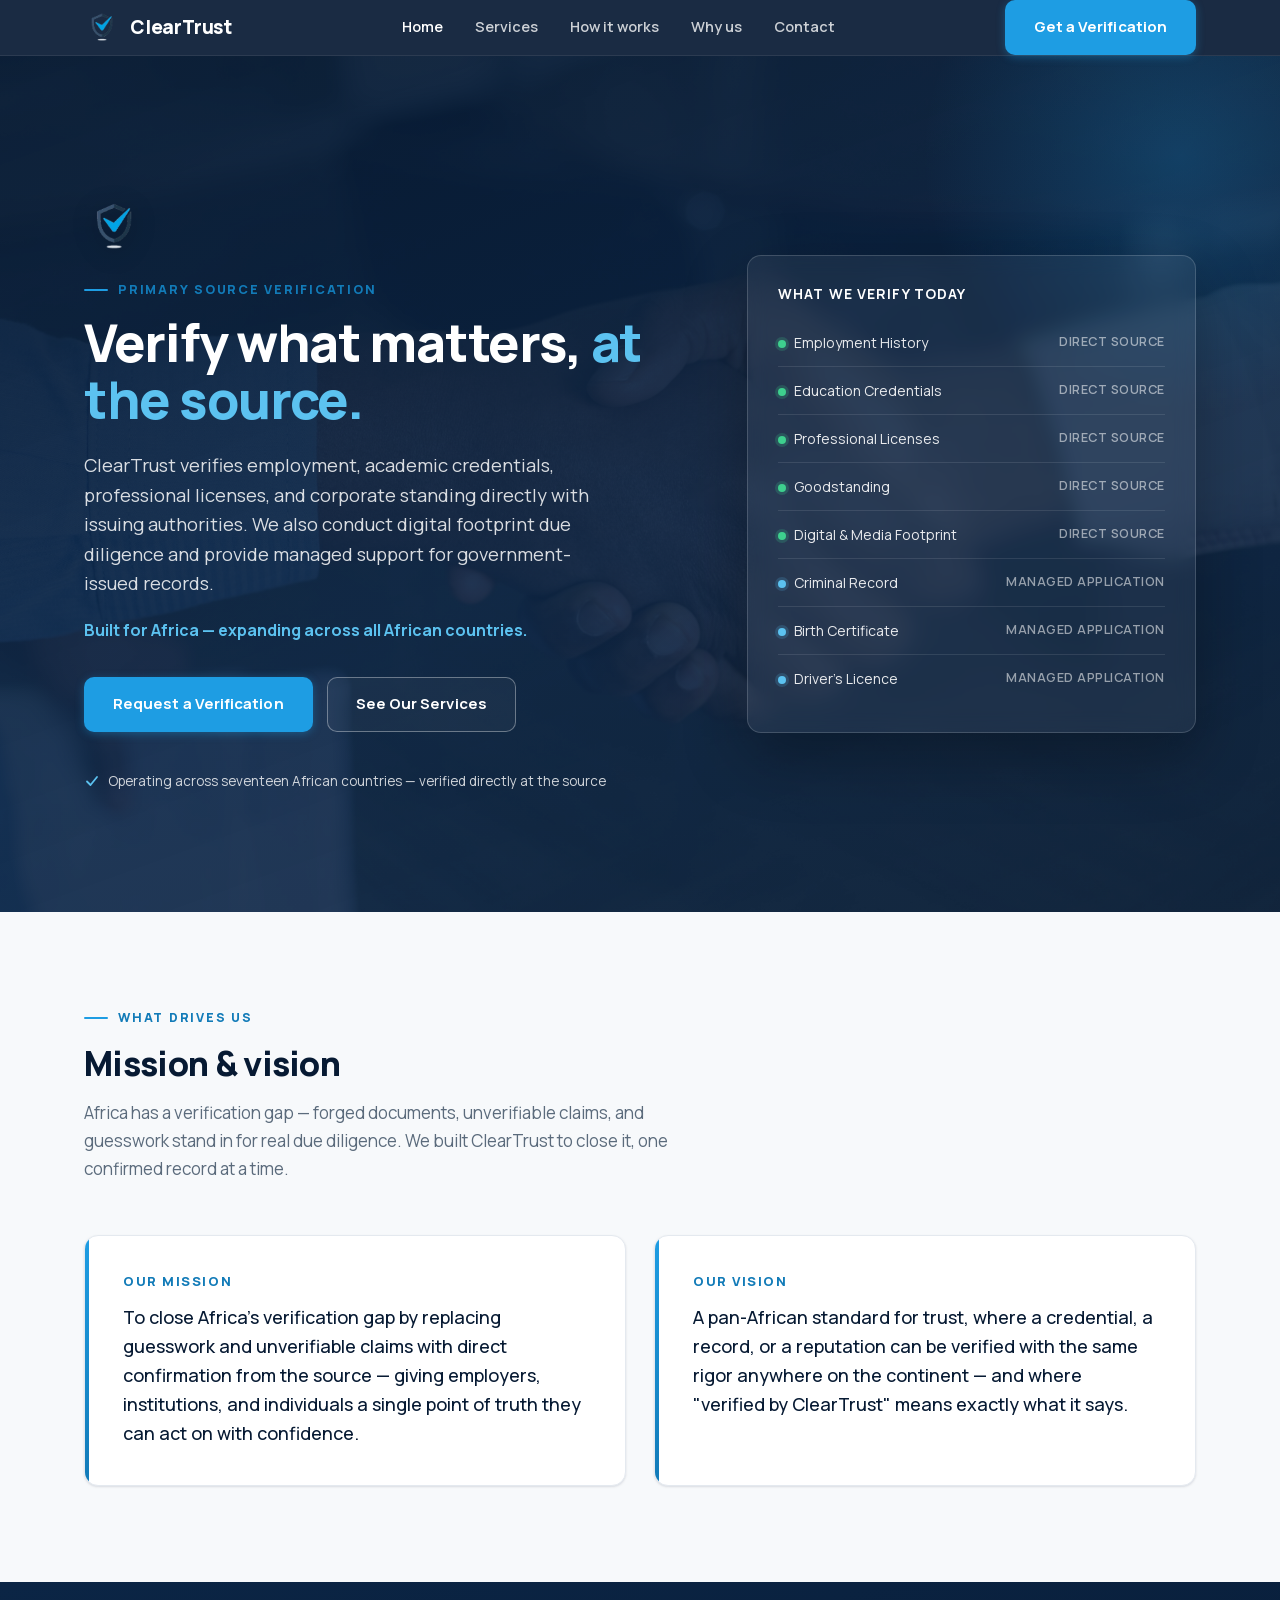
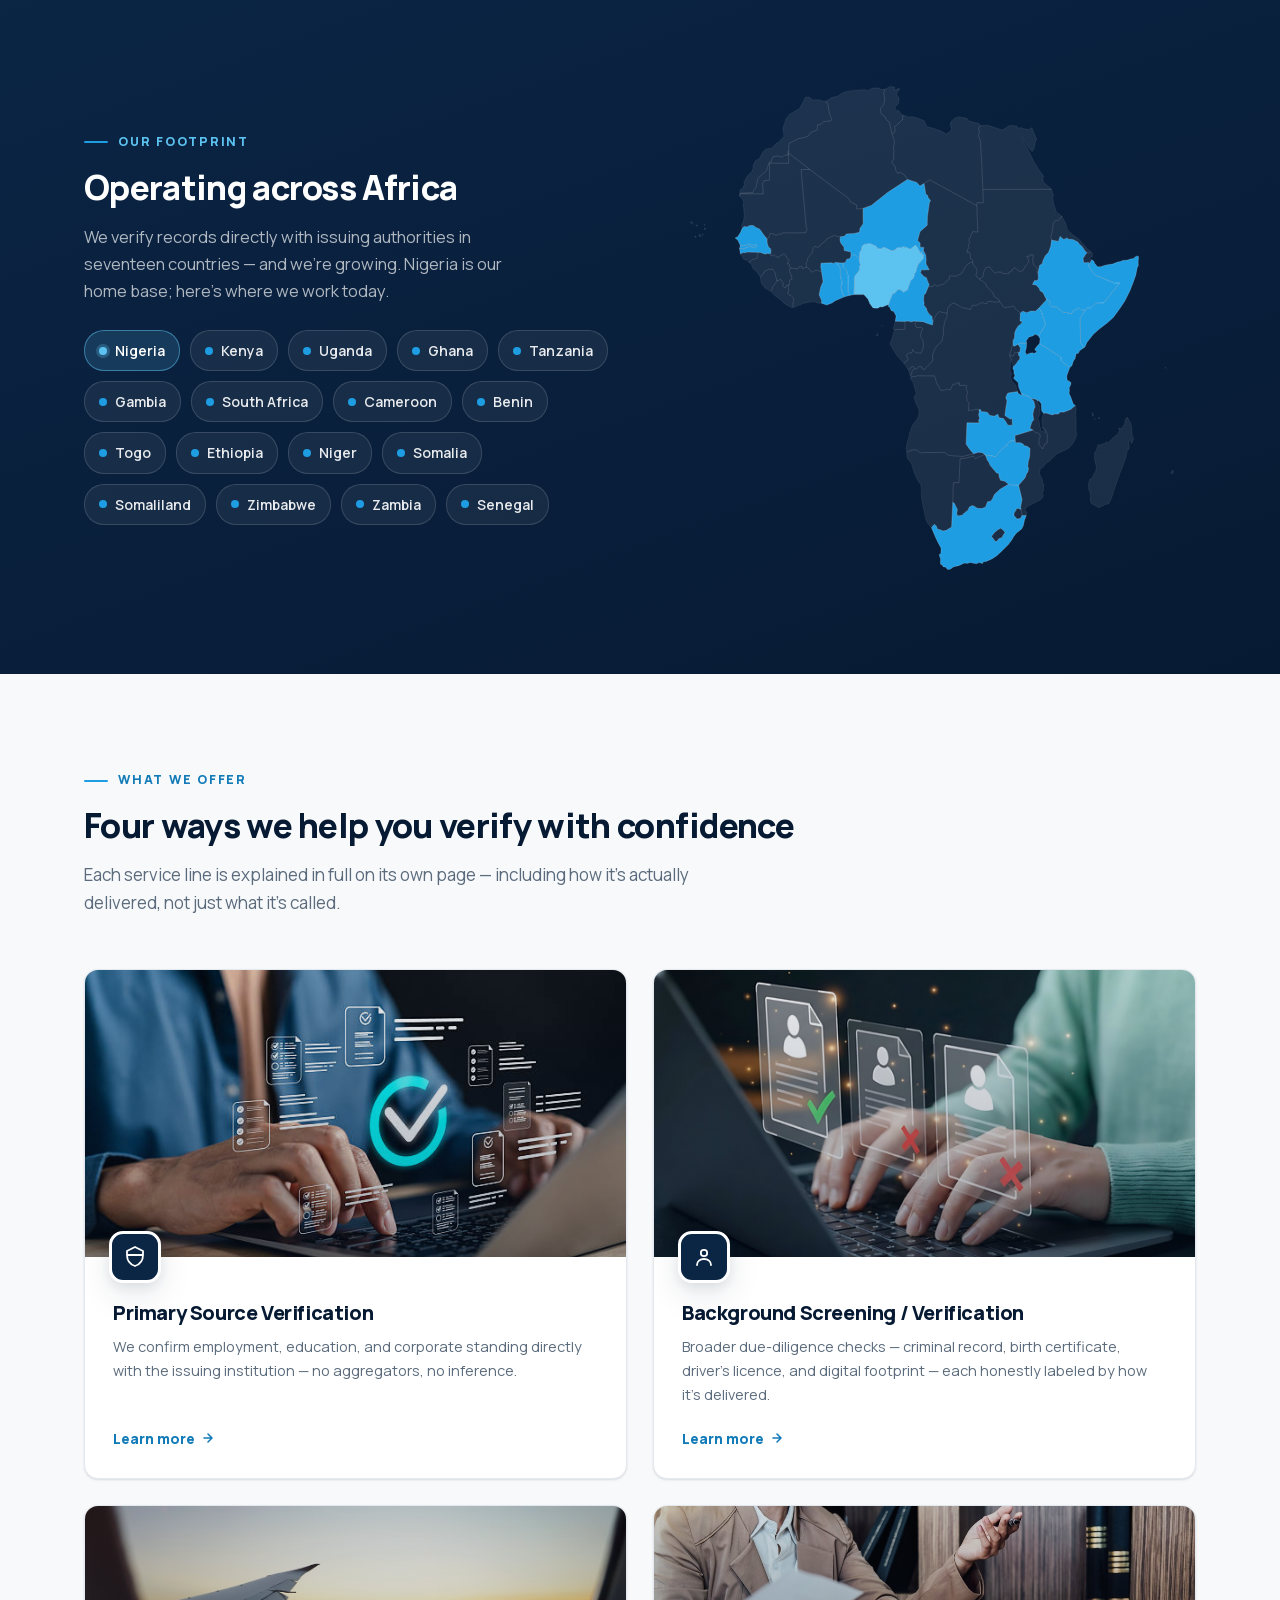
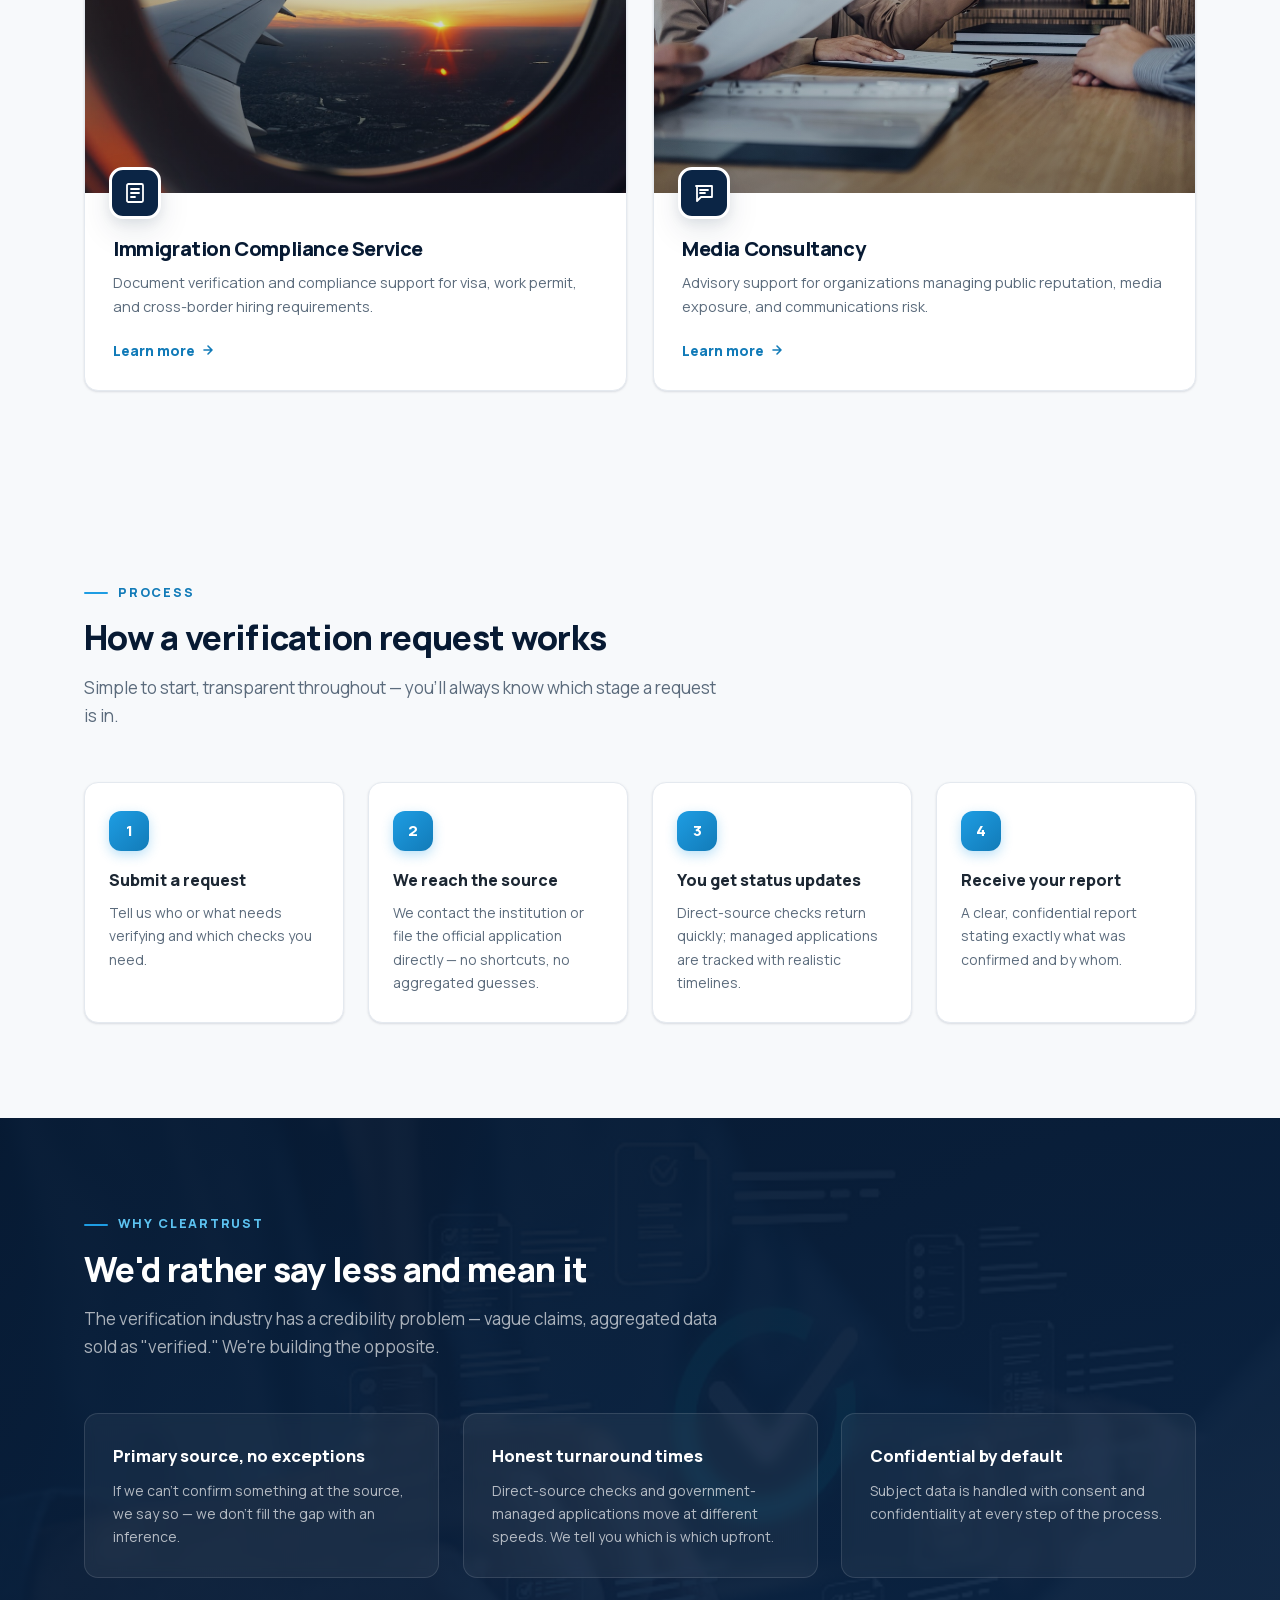
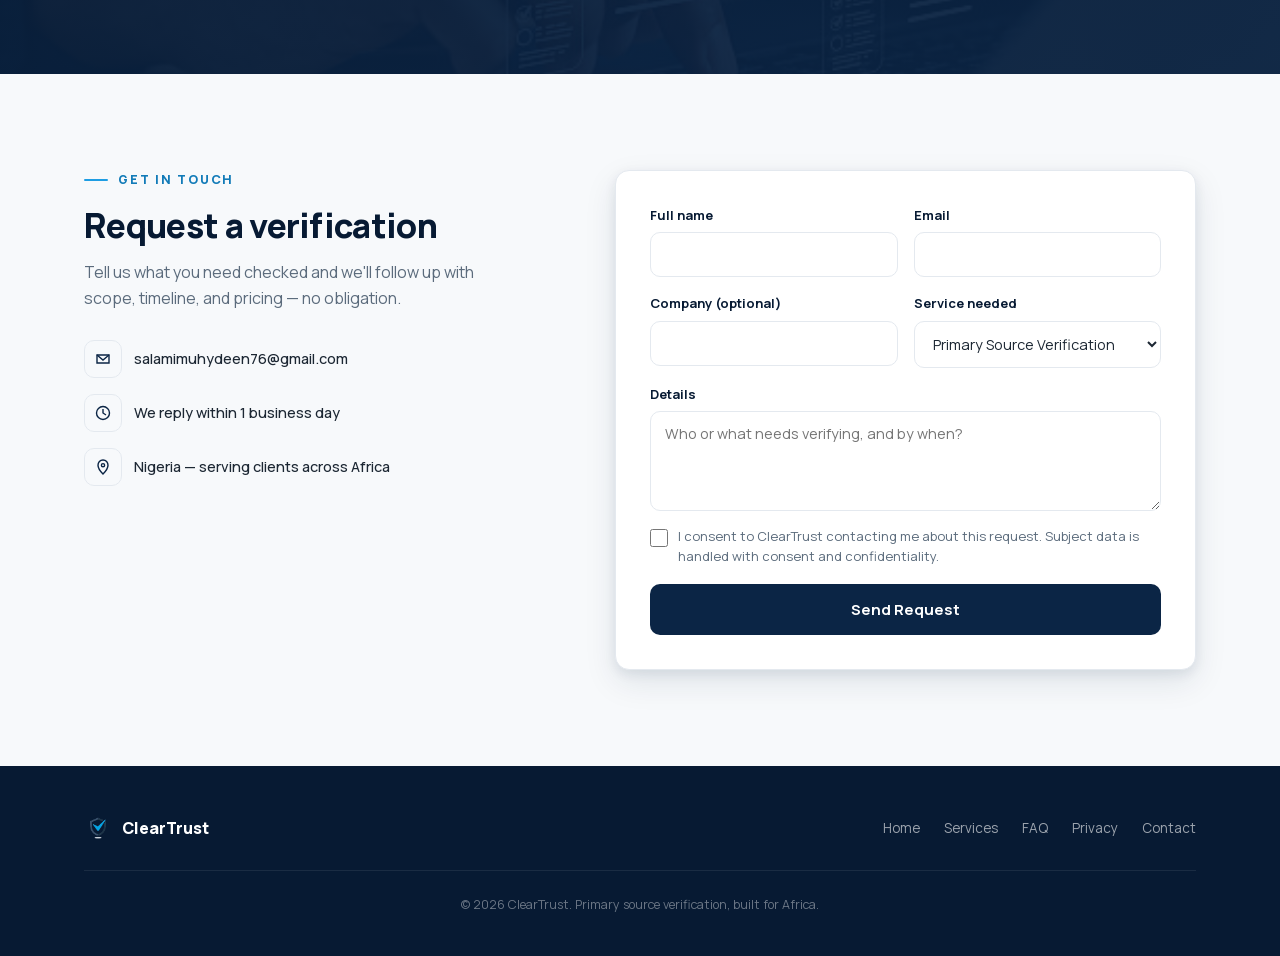
==== commit 49286e2e: "Add Somaliland to operating footprint (sixteen -> seventeen) Add Somaliland as a listed location (ch" ====
--- a/index.html
+++ b/index.html
@@ -4,7 +4,7 @@
 <meta charset="UTF-8">
 <meta name="viewport" content="width=device-width, initial-scale=1.0">
 <title>ClearTrust — Primary Source Verification, Built for Africa</title>
-<meta name="description" content="ClearTrust verifies employment, academic credentials, professional licenses, and corporate standing directly with issuing authorities — plus digital footprint due diligence and managed government-record support. Operating across sixteen African countries.">
+<meta name="description" content="ClearTrust verifies employment, academic credentials, professional licenses, and corporate standing directly with issuing authorities — plus digital footprint due diligence and managed government-record support. Operating across seventeen African countries.">
 <meta name="theme-color" content="#071a33">
 <link rel="icon" type="image/png" href="assets/images/logo1-transparent.png">
 <script>document.documentElement.className+=" js"</script>
@@ -12,14 +12,14 @@
 <meta property="og:type" content="website">
 <meta property="og:site_name" content="ClearTrust">
 <meta property="og:title" content="ClearTrust — Primary Source Verification, Built for Africa">
-<meta property="og:description" content="ClearTrust verifies employment, academic credentials, professional licenses, and corporate standing directly with issuing authorities — plus digital footprint due diligence and managed government-record support. Operating across sixteen African countries.">
+<meta property="og:description" content="ClearTrust verifies employment, academic credentials, professional licenses, and corporate standing directly with issuing authorities — plus digital footprint due diligence and managed government-record support. Operating across seventeen African countries.">
 <meta property="og:url" content="https://olluwatosin.github.io/cleartrust/index.html">
 <meta property="og:image" content="https://olluwatosin.github.io/cleartrust/assets/images/og-image.png">
 <meta property="og:image:width" content="1200">
 <meta property="og:image:height" content="630">
 <meta name="twitter:card" content="summary_large_image">
 <meta name="twitter:title" content="ClearTrust — Primary Source Verification, Built for Africa">
-<meta name="twitter:description" content="ClearTrust verifies employment, academic credentials, professional licenses, and corporate standing directly with issuing authorities — plus digital footprint due diligence and managed government-record support. Operating across sixteen African countries.">
+<meta name="twitter:description" content="ClearTrust verifies employment, academic credentials, professional licenses, and corporate standing directly with issuing authorities — plus digital footprint due diligence and managed government-record support. Operating across seventeen African countries.">
 <meta name="twitter:image" content="https://olluwatosin.github.io/cleartrust/assets/images/og-image.png">
 <link rel="stylesheet" href="css/style.css">
 <script type="application/ld+json">
@@ -32,7 +32,7 @@
   "logo": "https://olluwatosin.github.io/cleartrust/assets/images/logo1-transparent.png",
   "image": "https://olluwatosin.github.io/cleartrust/assets/images/og-image.png",
   "email": "salamimuhydeen76@gmail.com",
-  "areaServed": ["Nigeria", "Kenya", "Uganda", "Ghana", "Tanzania", "Gambia", "South Africa", "Cameroon", "Benin", "Togo", "Ethiopia", "Niger", "Somalia", "Zimbabwe", "Zambia", "Senegal"],
+  "areaServed": ["Nigeria", "Kenya", "Uganda", "Ghana", "Tanzania", "Gambia", "South Africa", "Cameroon", "Benin", "Togo", "Ethiopia", "Niger", "Somalia", "Zimbabwe", "Zambia", "Senegal", "Somaliland"],
   "address": { "@type": "PostalAddress", "addressCountry": "NG" },
   "slogan": "Verify what matters, at the source."
 }
@@ -86,7 +86,7 @@
       </div>
       <div class="hero-note">
         <svg width="16" height="16" viewBox="0 0 16 16" fill="none"><path d="M3 8.5L6.5 12L13 4" stroke="#5cc2f0" stroke-width="1.8" stroke-linecap="round" stroke-linejoin="round"/></svg>
-        Operating across sixteen African countries — verified directly at the source
+        Operating across seventeen African countries — verified directly at the source
       </div>
     </div>
     <div class="hero-panel">
@@ -126,7 +126,7 @@
     <div class="coverage-text">
       <div class="eyebrow">Our Footprint</div>
       <h2>Operating across Africa</h2>
-      <p class="section-sub">We verify records directly with issuing authorities in sixteen countries — and we're growing. Nigeria is our home base; here's where we work today.</p>
+      <p class="section-sub">We verify records directly with issuing authorities in seventeen countries — and we're growing. Nigeria is our home base; here's where we work today.</p>
       <ul class="country-list">
         <li class="ct-home">Nigeria</li>
         <li>Kenya</li>
@@ -141,6 +141,7 @@
         <li>Ethiopia</li>
         <li>Niger</li>
         <li>Somalia</li>
+        <li>Somaliland</li>
         <li>Zimbabwe</li>
         <li>Zambia</li>
         <li>Senegal</li>
@@ -148,7 +149,7 @@
     </div>
     <div class="coverage-map">
       <!-- Africa map derived from the simplemaps.com world map (MIT License, (c) 2015 Simplemaps.com / Pareto Software, LLC) -->
-      <svg class="africa-map" viewBox="828.1 326.3 475.5 475.4" role="img" aria-label="Map of Africa highlighting the sixteen countries where ClearTrust operates" xmlns="http://www.w3.org/2000/svg">
+      <svg class="africa-map" viewBox="828.1 326.3 475.5 475.4" role="img" aria-label="Map of Africa highlighting the seventeen countries where ClearTrust operates" xmlns="http://www.w3.org/2000/svg">
 <g class="ct-base-layer">
 <path class="ct-base" data-name="Angola" d="m 1068.3,609.6 -16.6,-0.1 -1.9,0.7 -1.7,-0.1 -2.3,0.9 -0.5,1.2 2.8,4 1.1,4.3 1.6,6.1 -1.7,2.6 -0.3,1.3 1.3,3.8 1.5,3.9 1.6,2.2 0.3,3.6 -0.7,4.8 -1.8,2.8 -3.3,4.2 -1.3,2.6 -1.9,5.7 -0.3,2.7 -2,5.9 -0.9,5.5 0.5,4 2.7,-1.2 3.3,-1 3.6,0.1 3.2,2.9 0.9,-0.4 22.5,-0.3 3.7,3 13.4,0.9 10.3,-2.5 -3.5,-4 -3.6,-5.2 0.8,-20.3 11.6,0.1 -0.5,-2.2 0.9,-2.4 -0.9,-3 0.7,-3 -0.5,-2 -2.6,-0.4 -3.5,1 -2.4,-0.2 -1.4,0.6 0.5,-7.6 -1.9,-2.3 -0.3,-4 0.9,-3.8 -1.2,-2.4 0,-4 -6.8,0 0.5,-2.3 -2.9,0 -0.3,1.1 -3.4,0.3 -1.5,3.7 -0.9,1.6 -3,-0.9 -1.9,0.9 -3.7,0.5 -2.1,-3.3 -1.3,-2.1 -1.6,-3.8 -1.3,-4.7 z m -21.8,-1.3 0.2,-2.7 0.9,-1.7 2,-1.3 -2,-2.2 -1.8,1.1 -2.2,2.7 1.4,4.8 1.5,-0.7 z"/>
 <path class="ct-base" data-name="Burundi" d="m 1148.2,590 -0.3,-2.5 0,0 -3,-0.4 -1.7,3.6 -3.5,-0.5 1.4,2.9 0.1,1.1 2,6.1 -0.1,0.3 0.6,-0.1 2.1,-2.3 2.2,-3.3 1.4,-1.4 0,-2 -1.2,-1.5 z"/>
